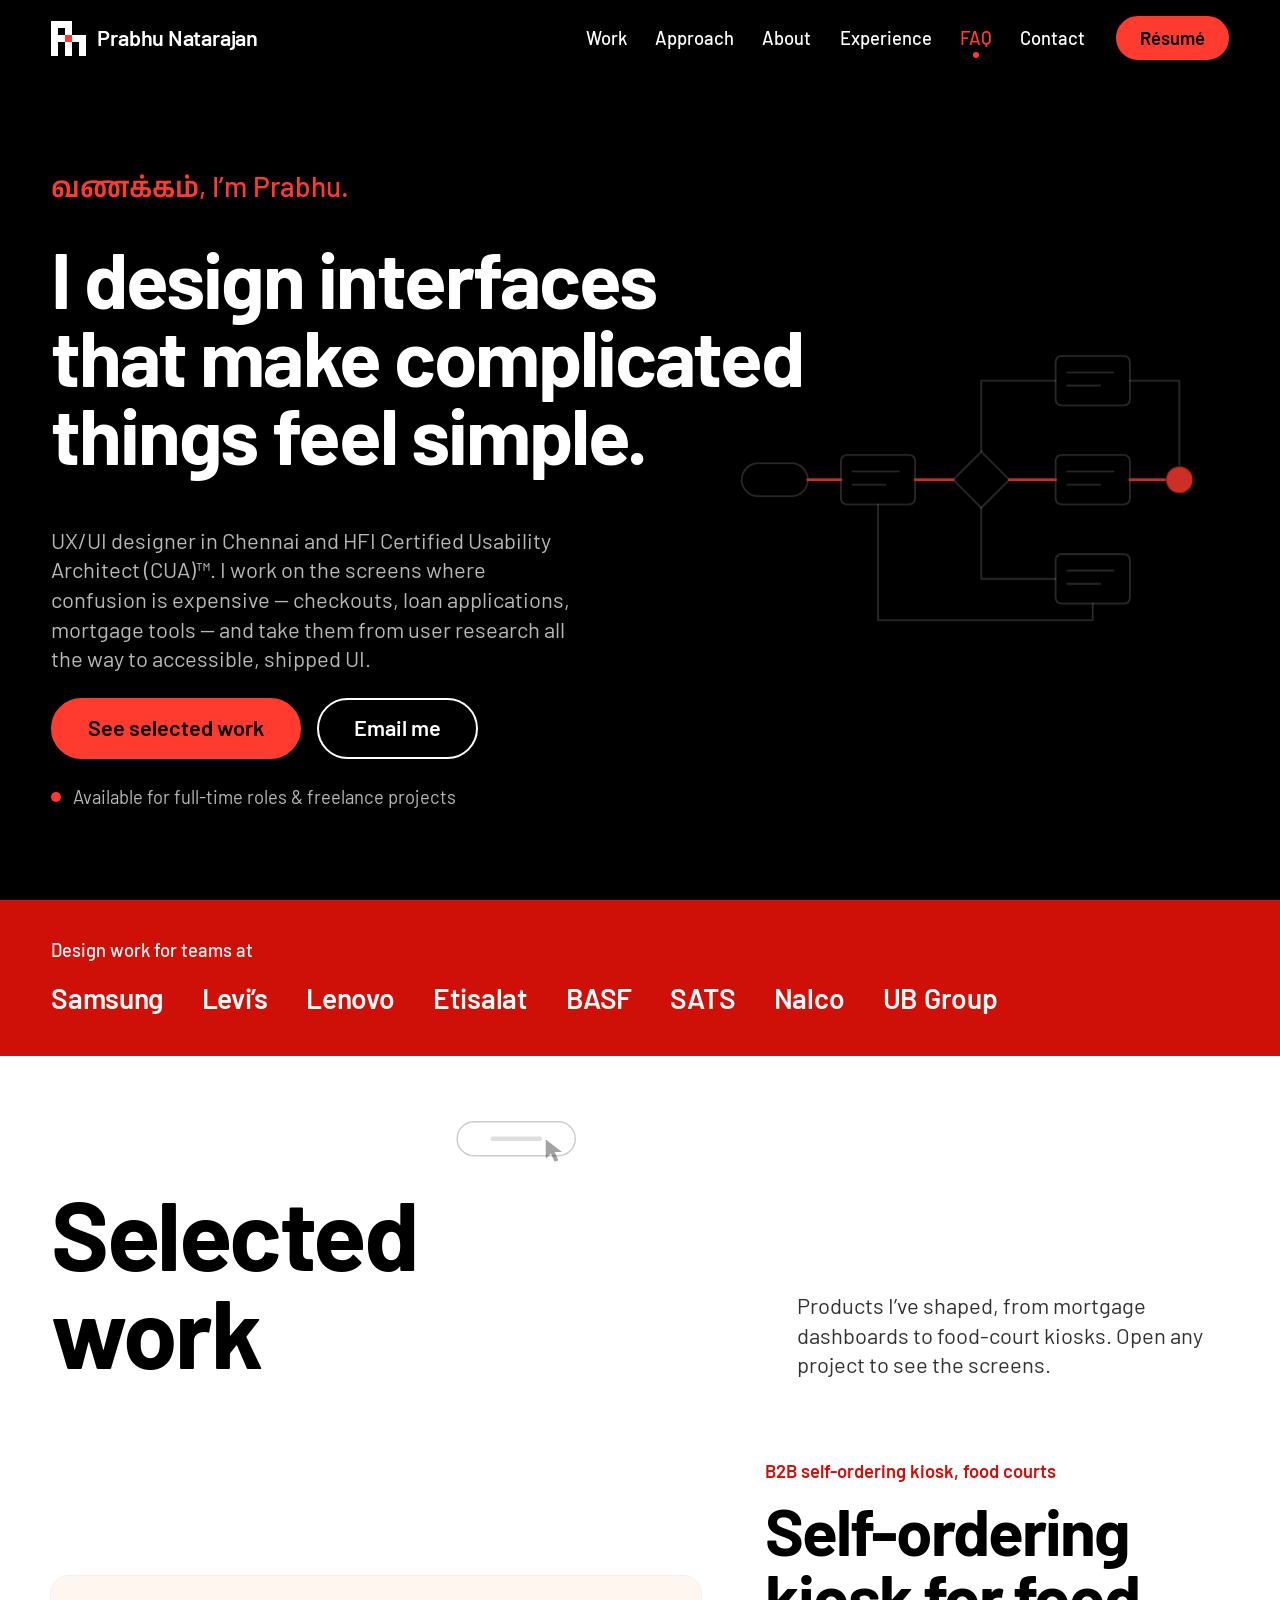
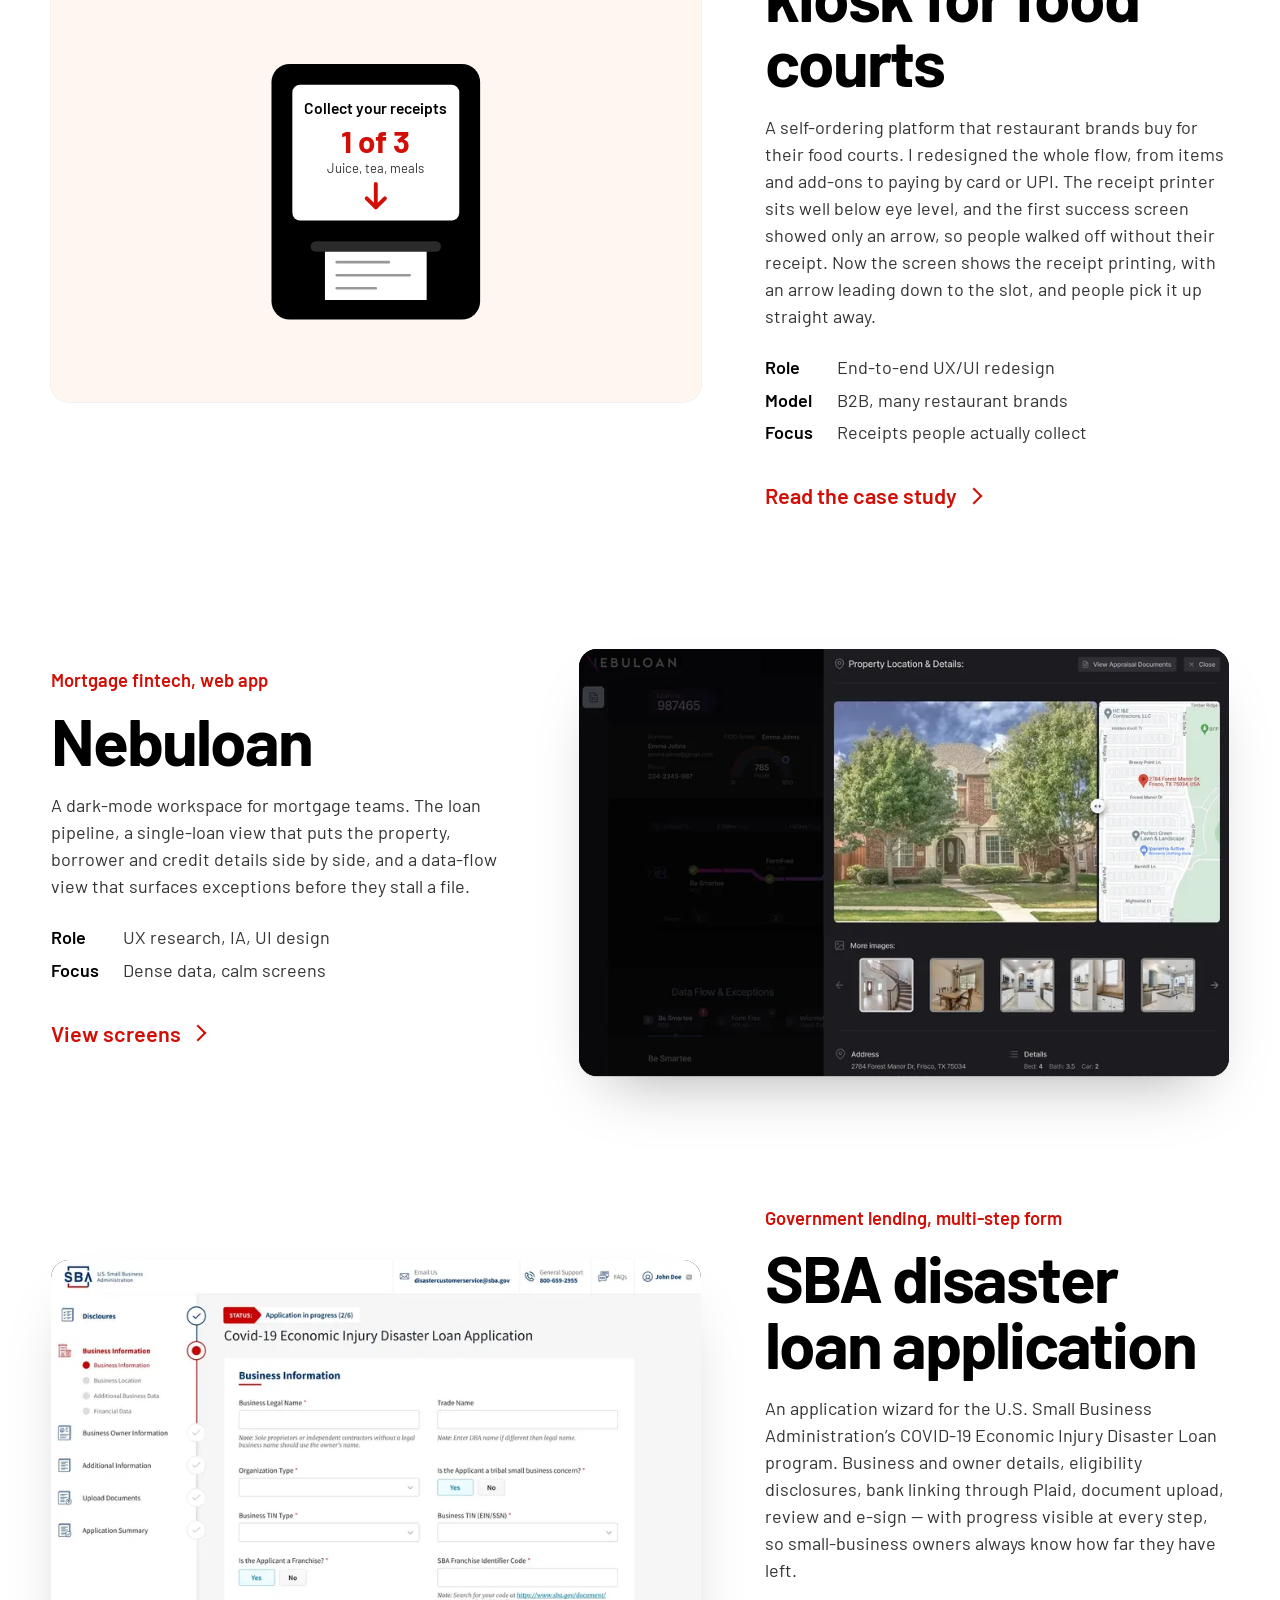
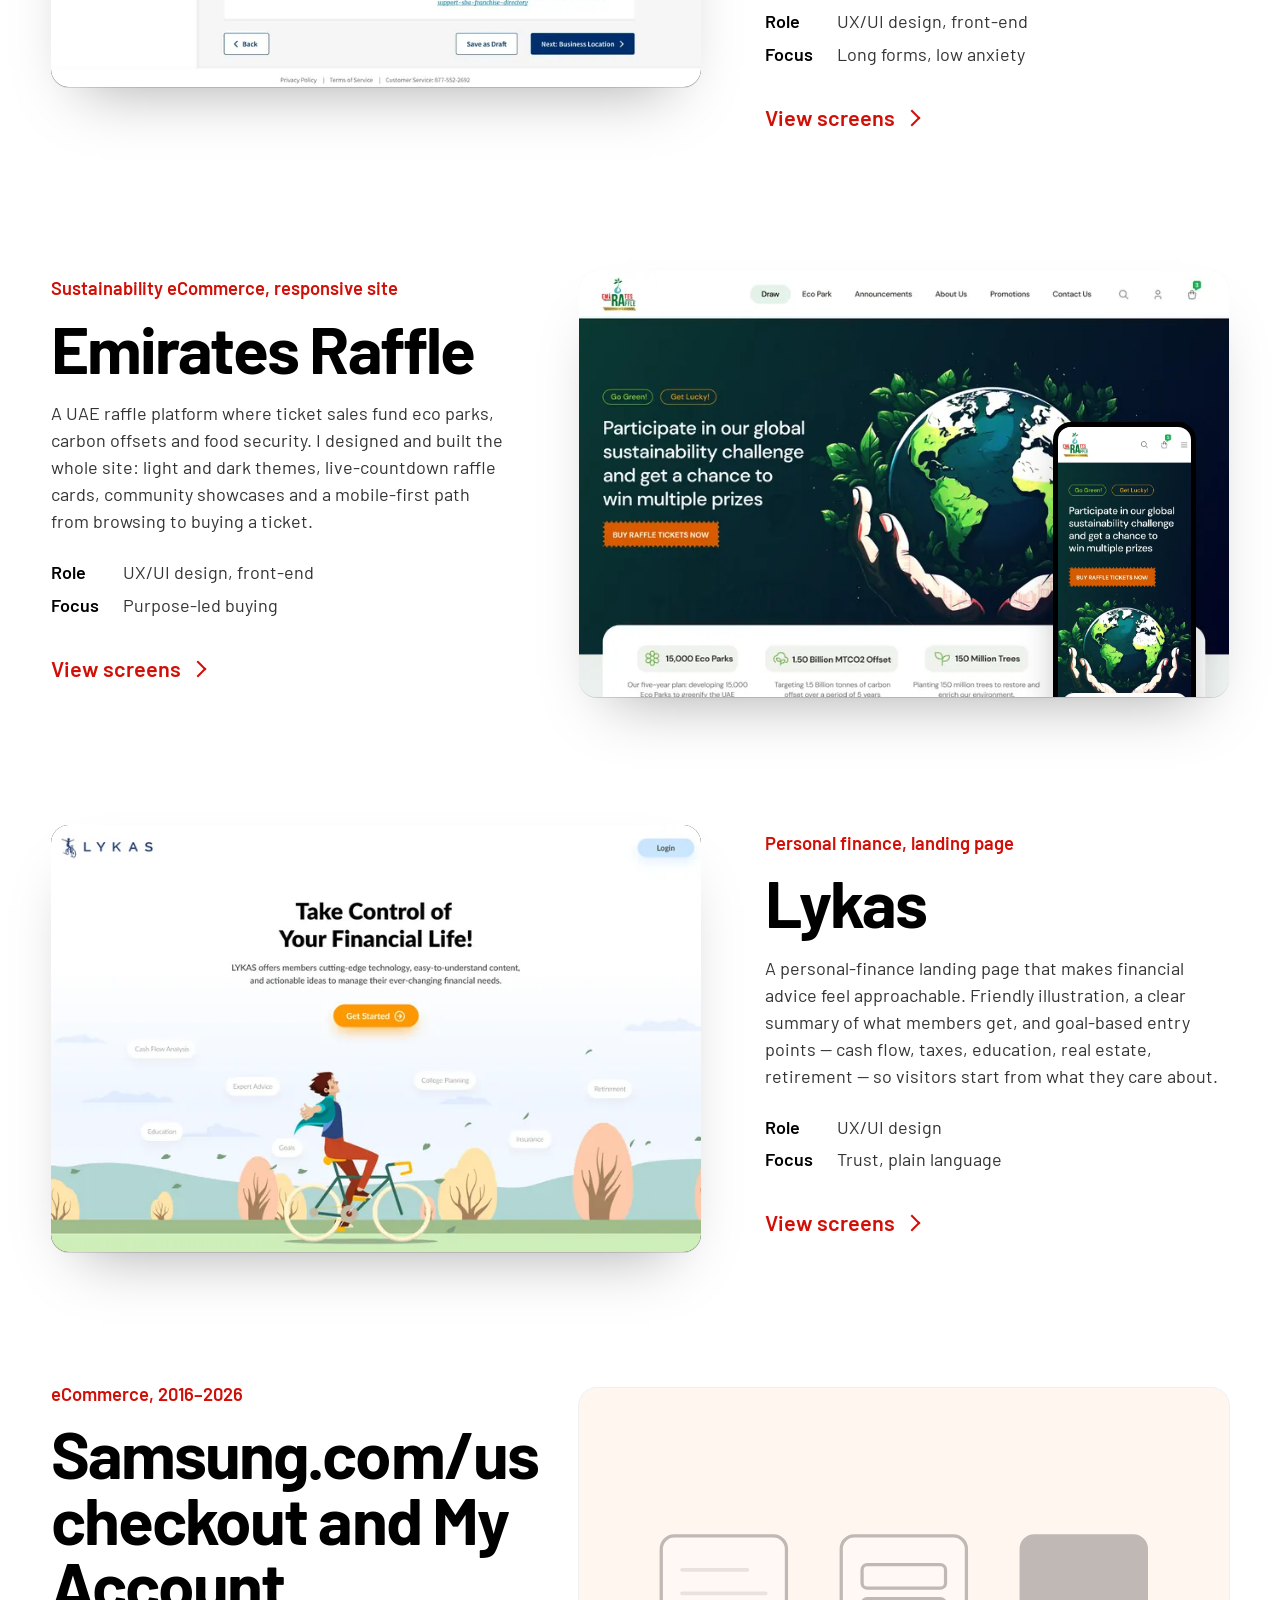
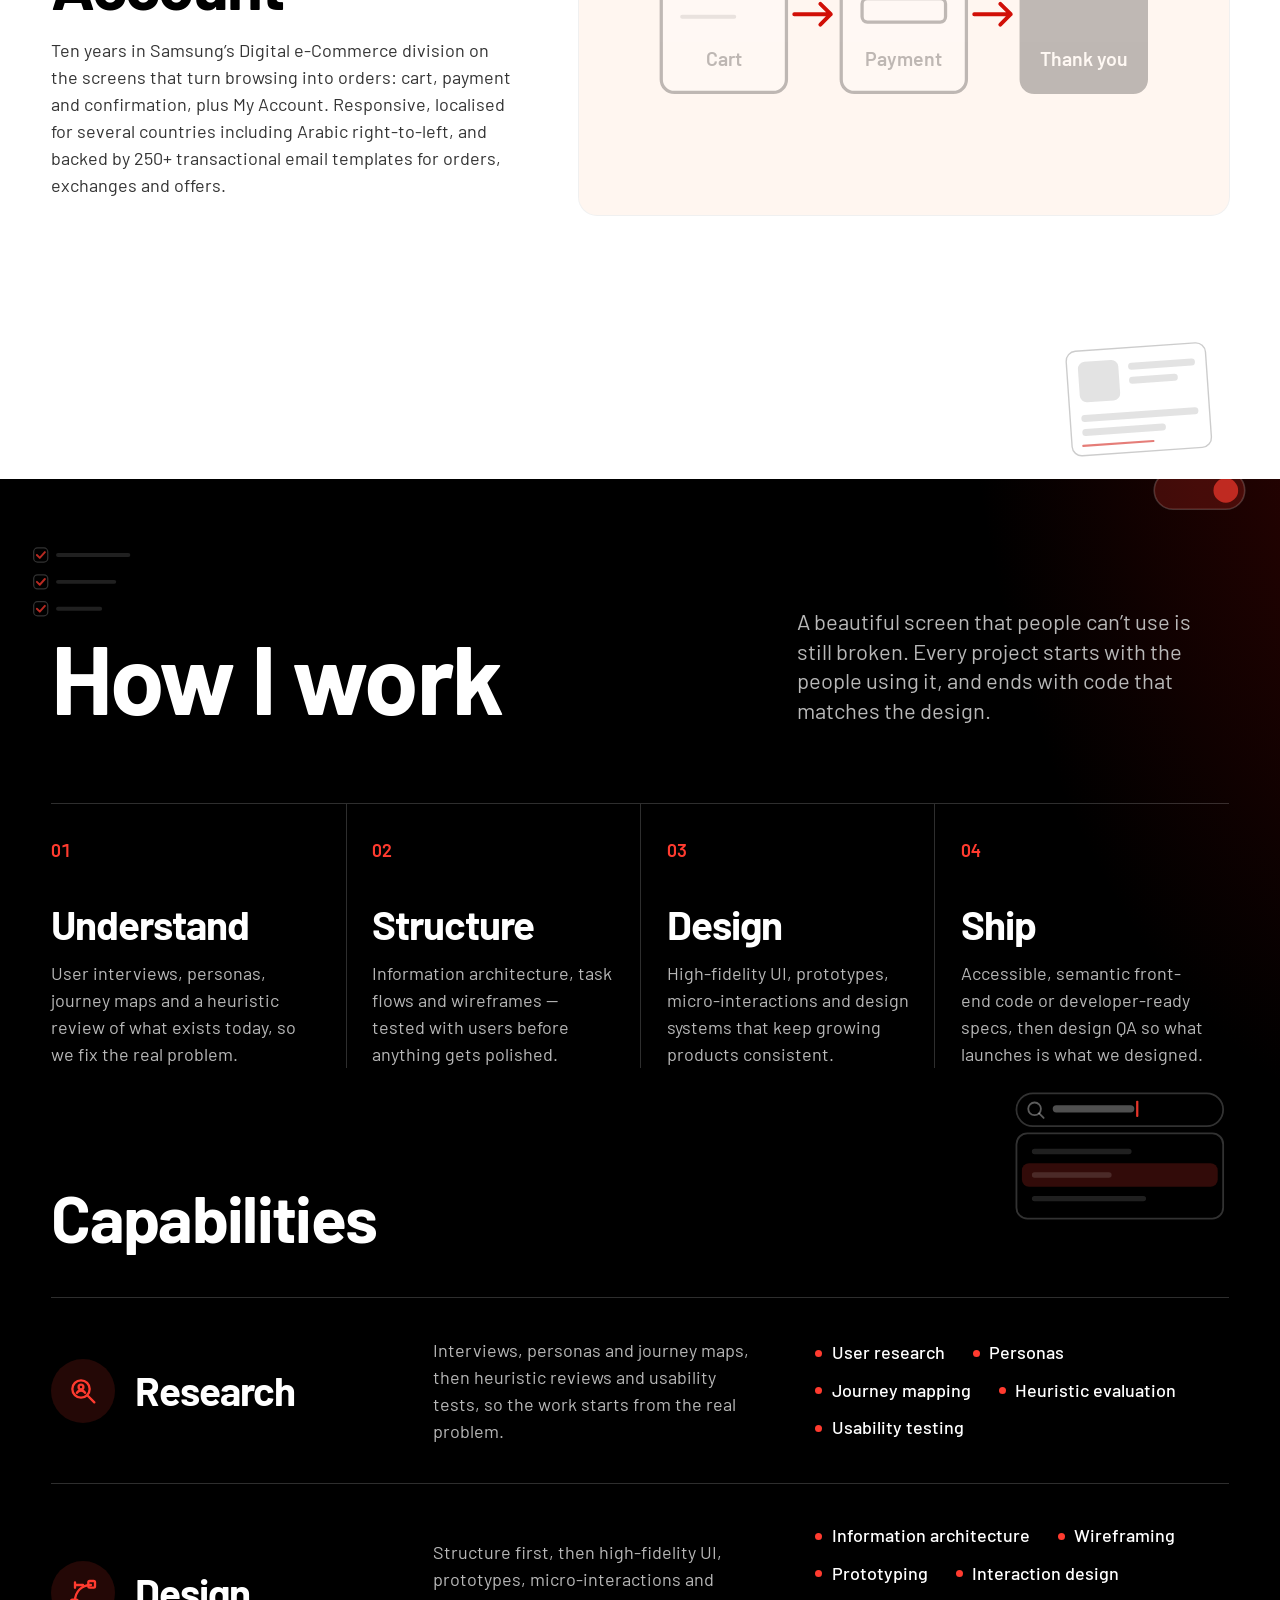
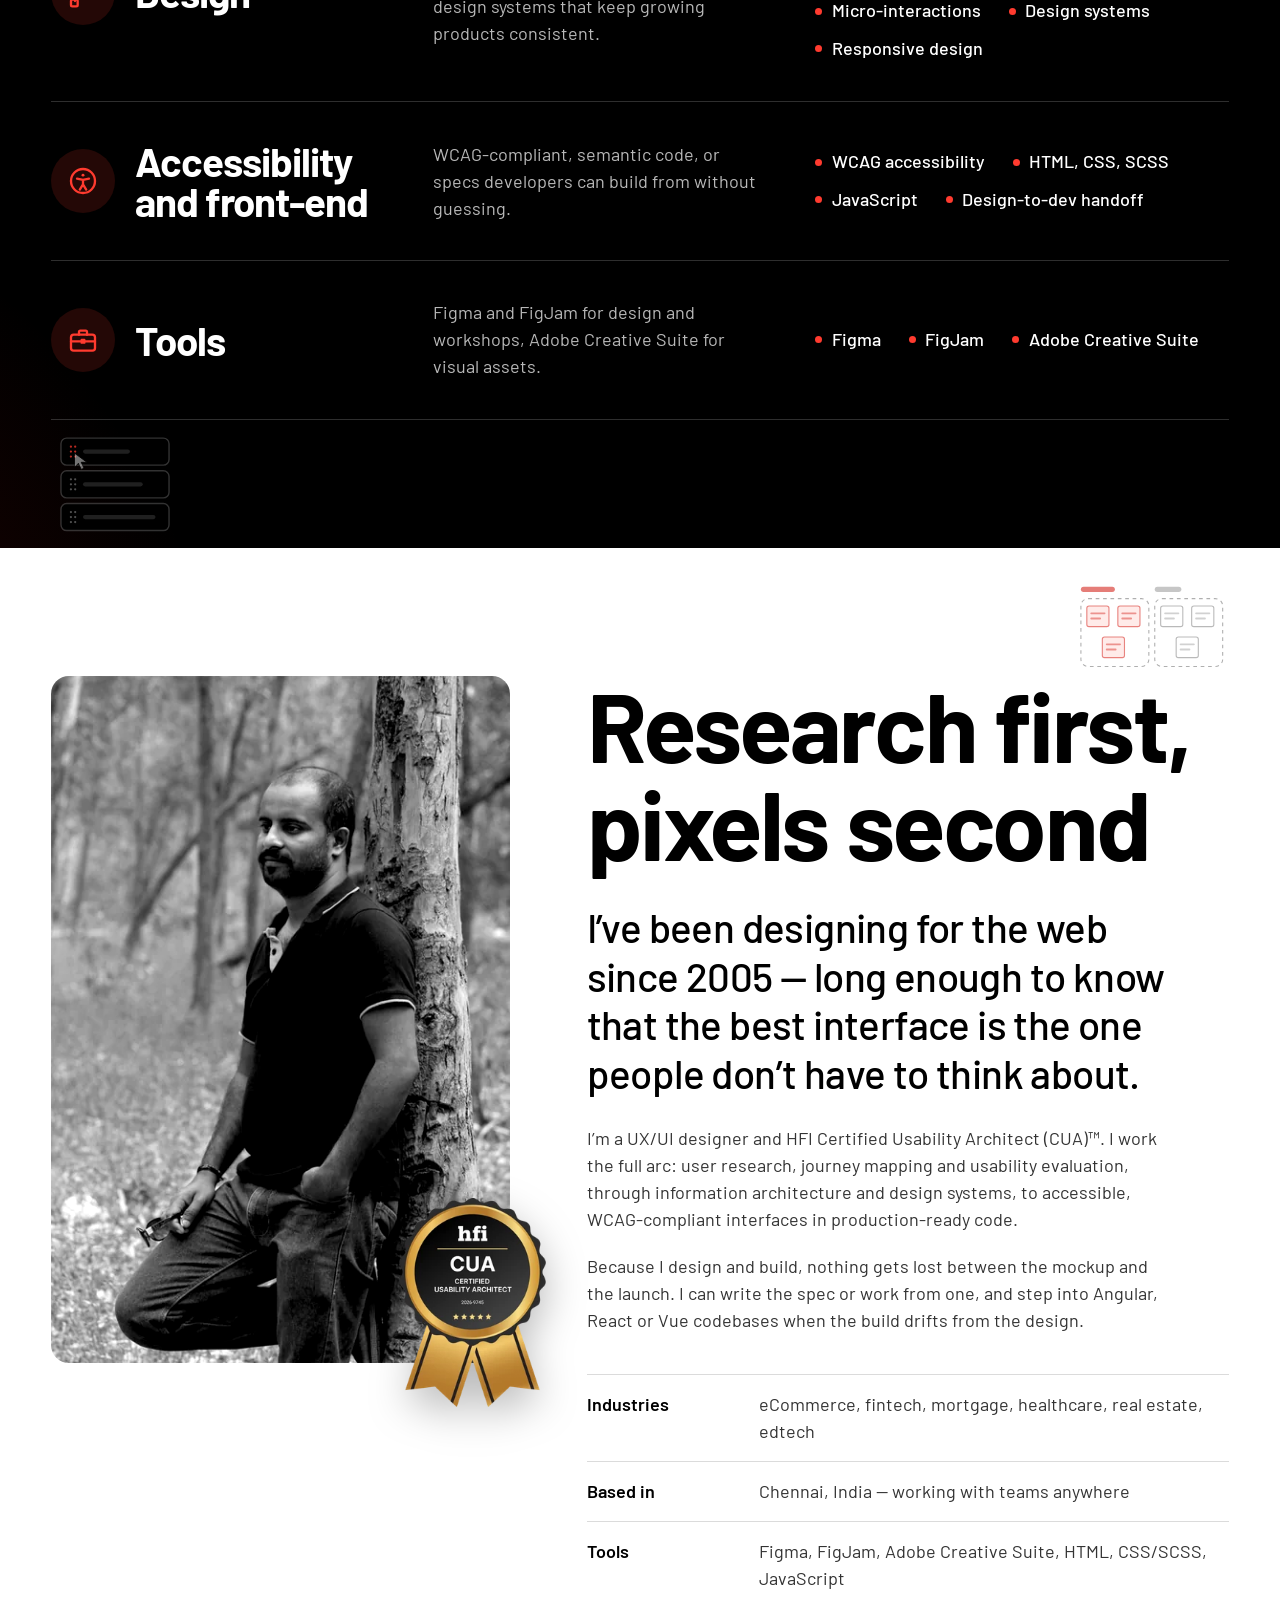
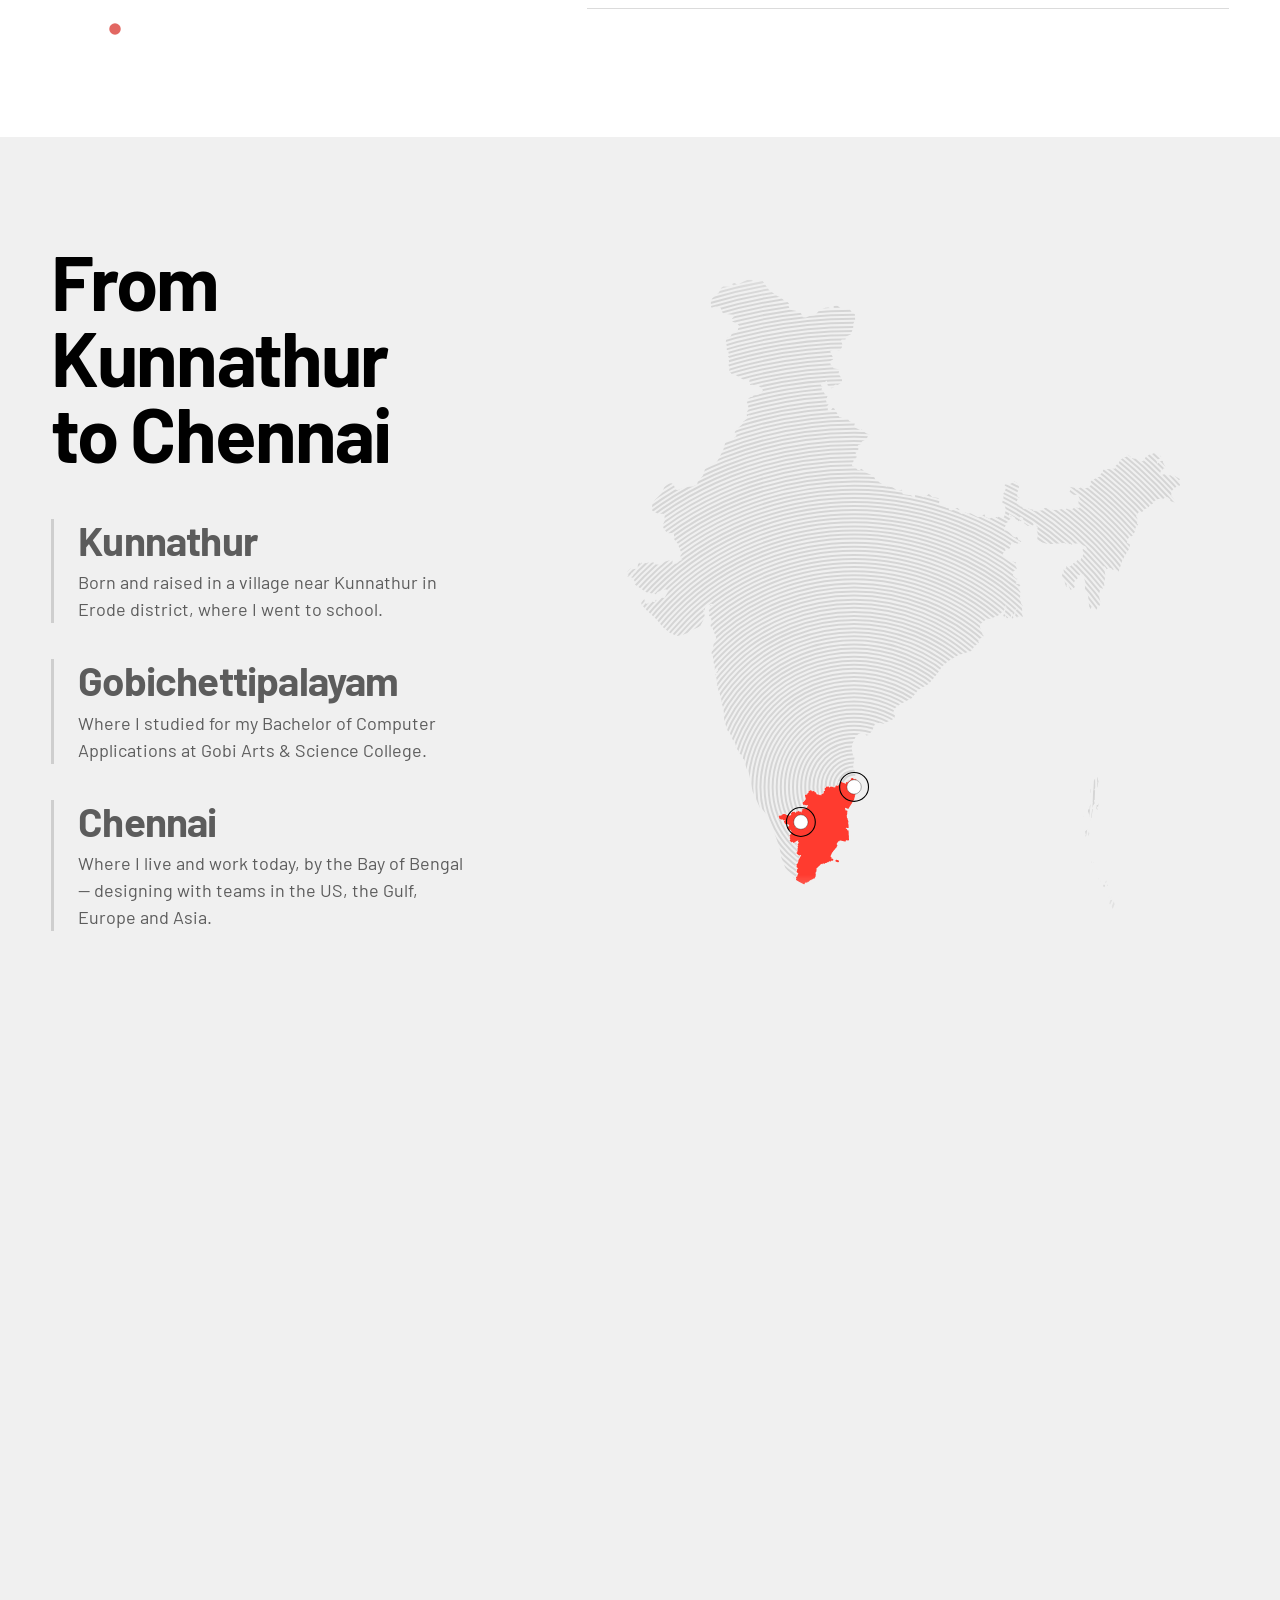
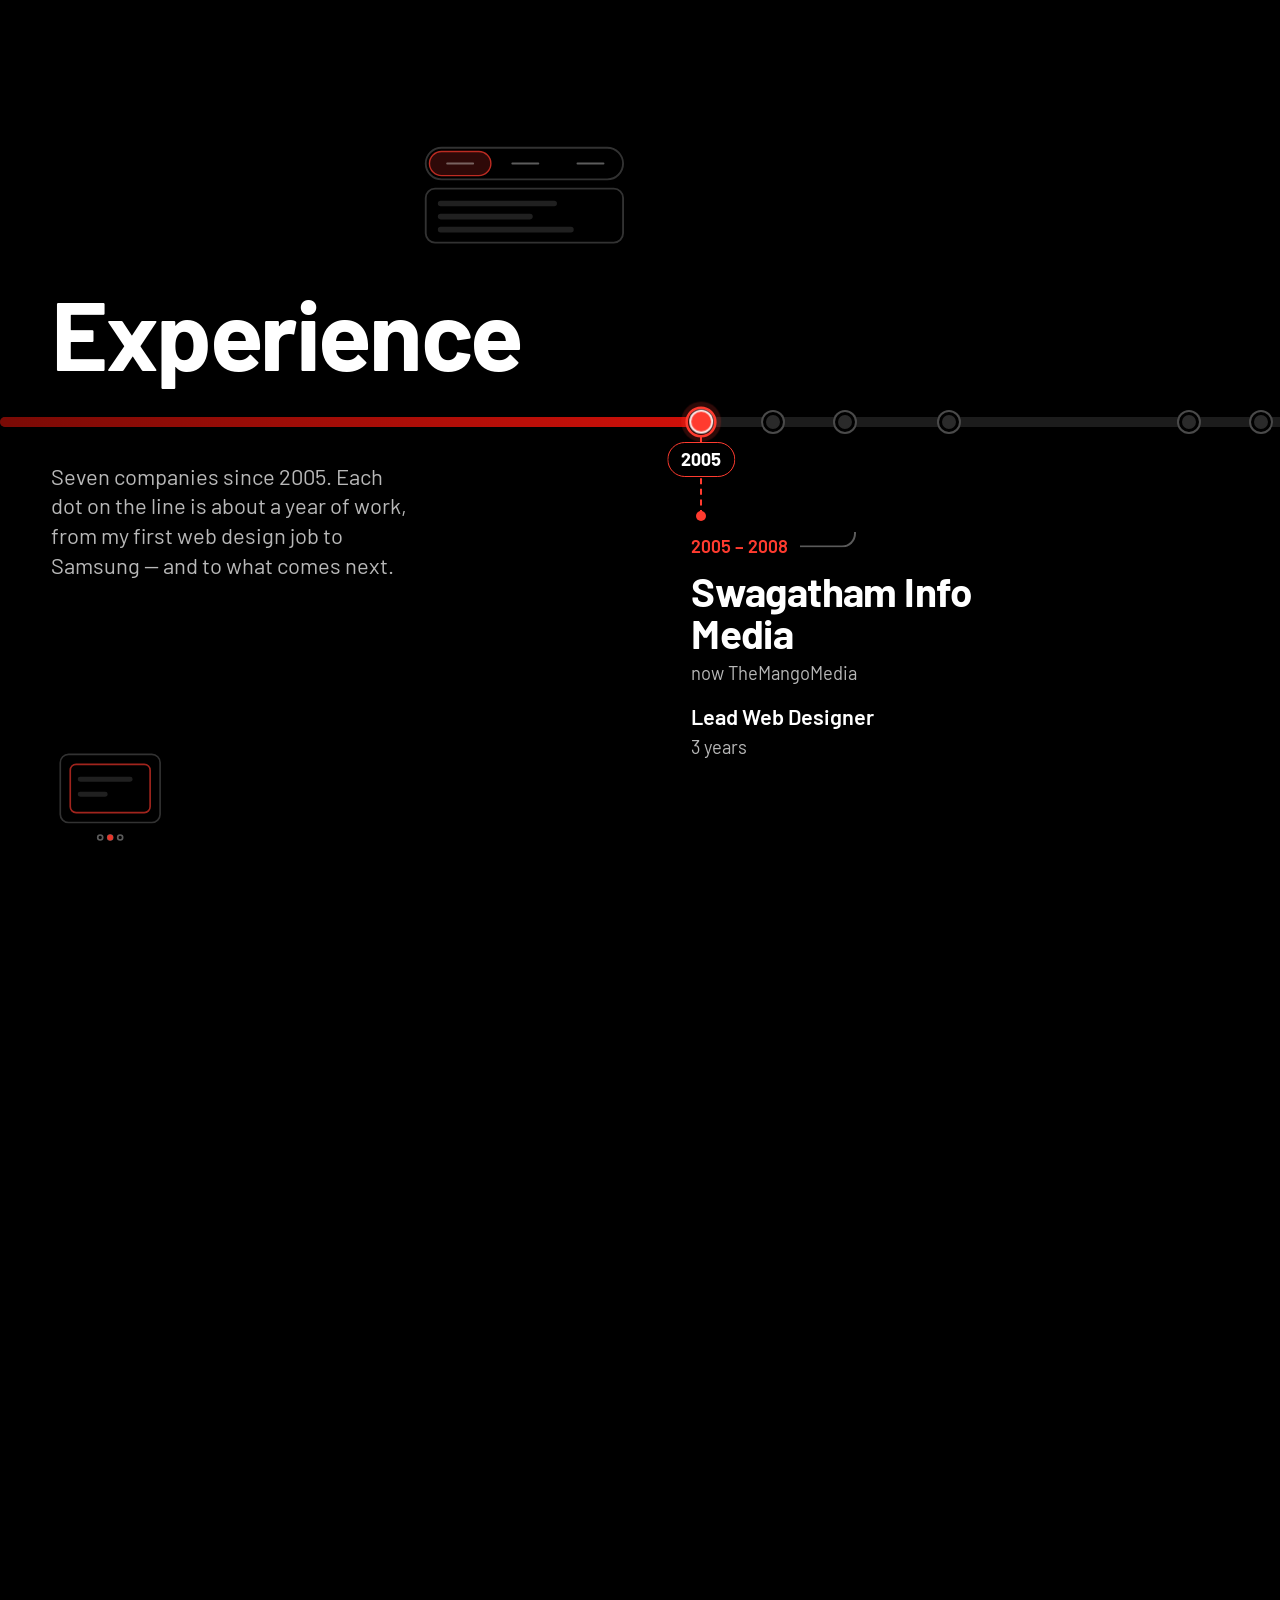
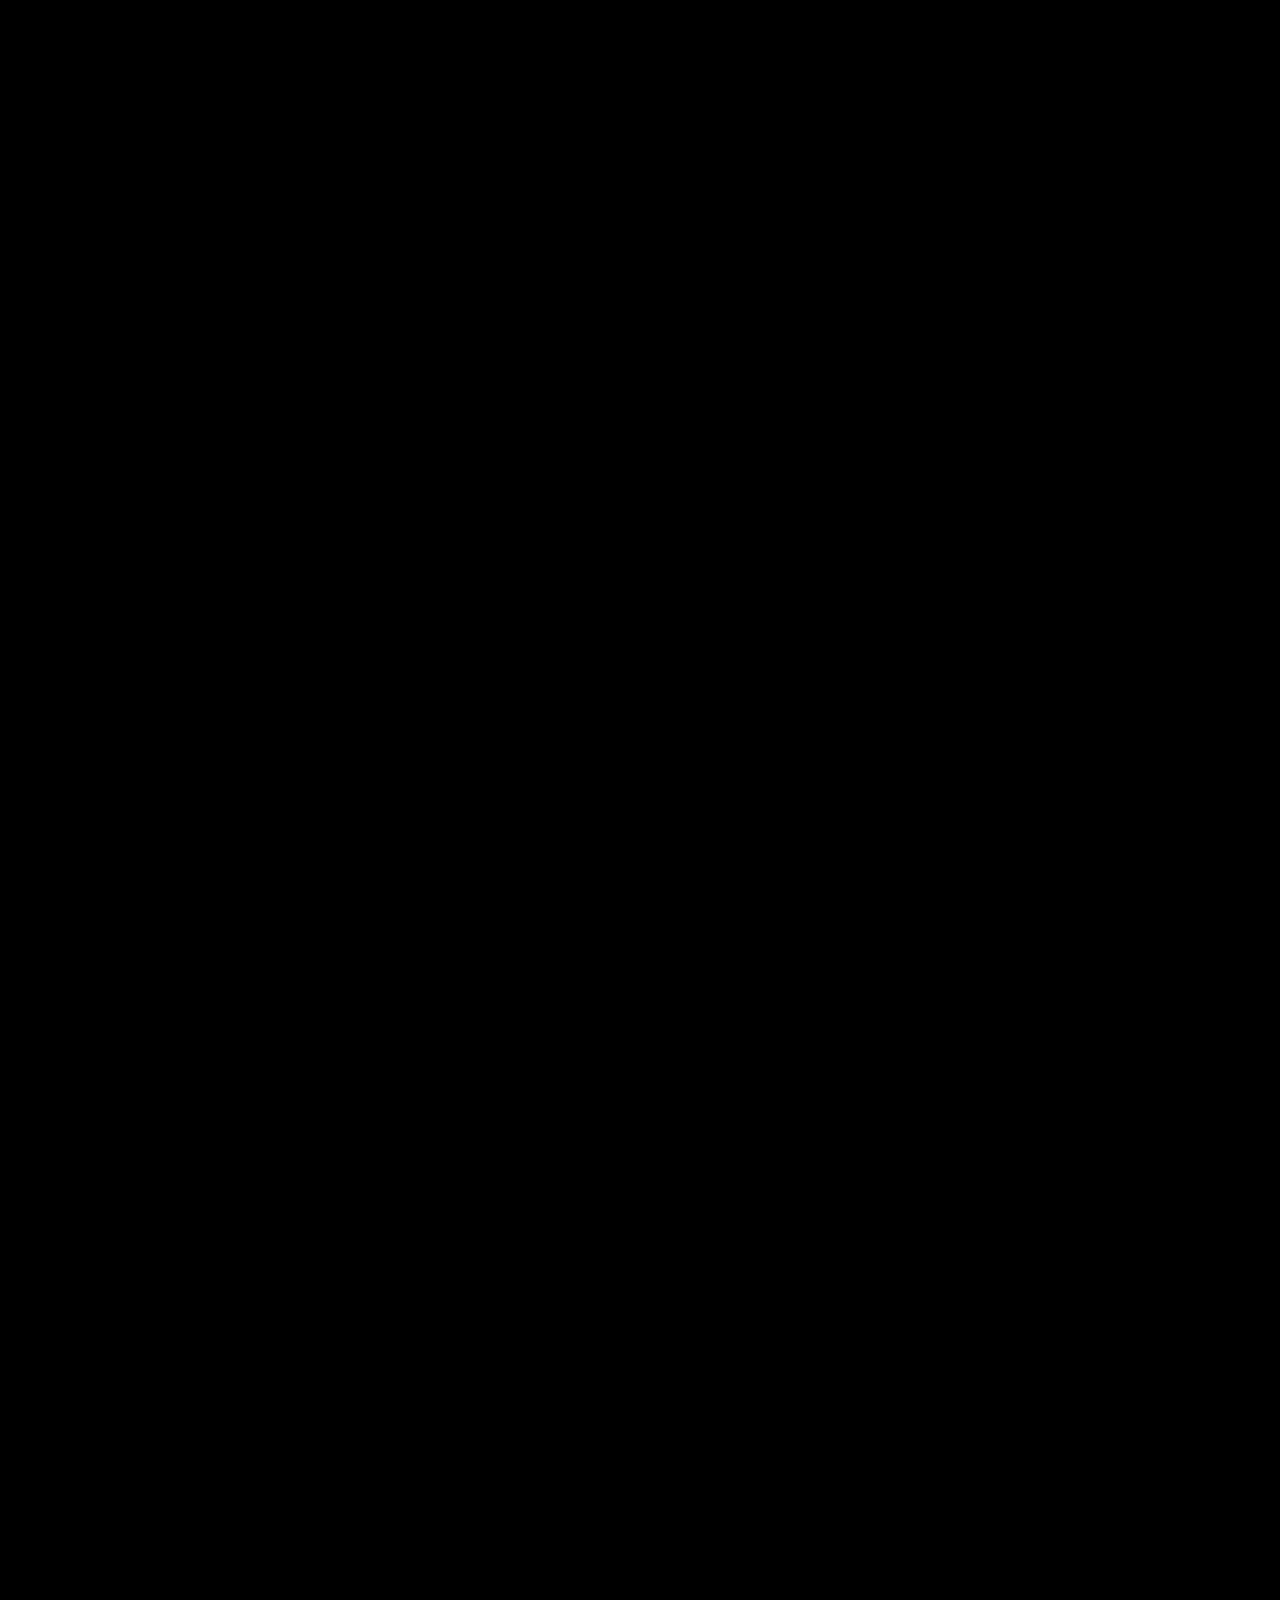
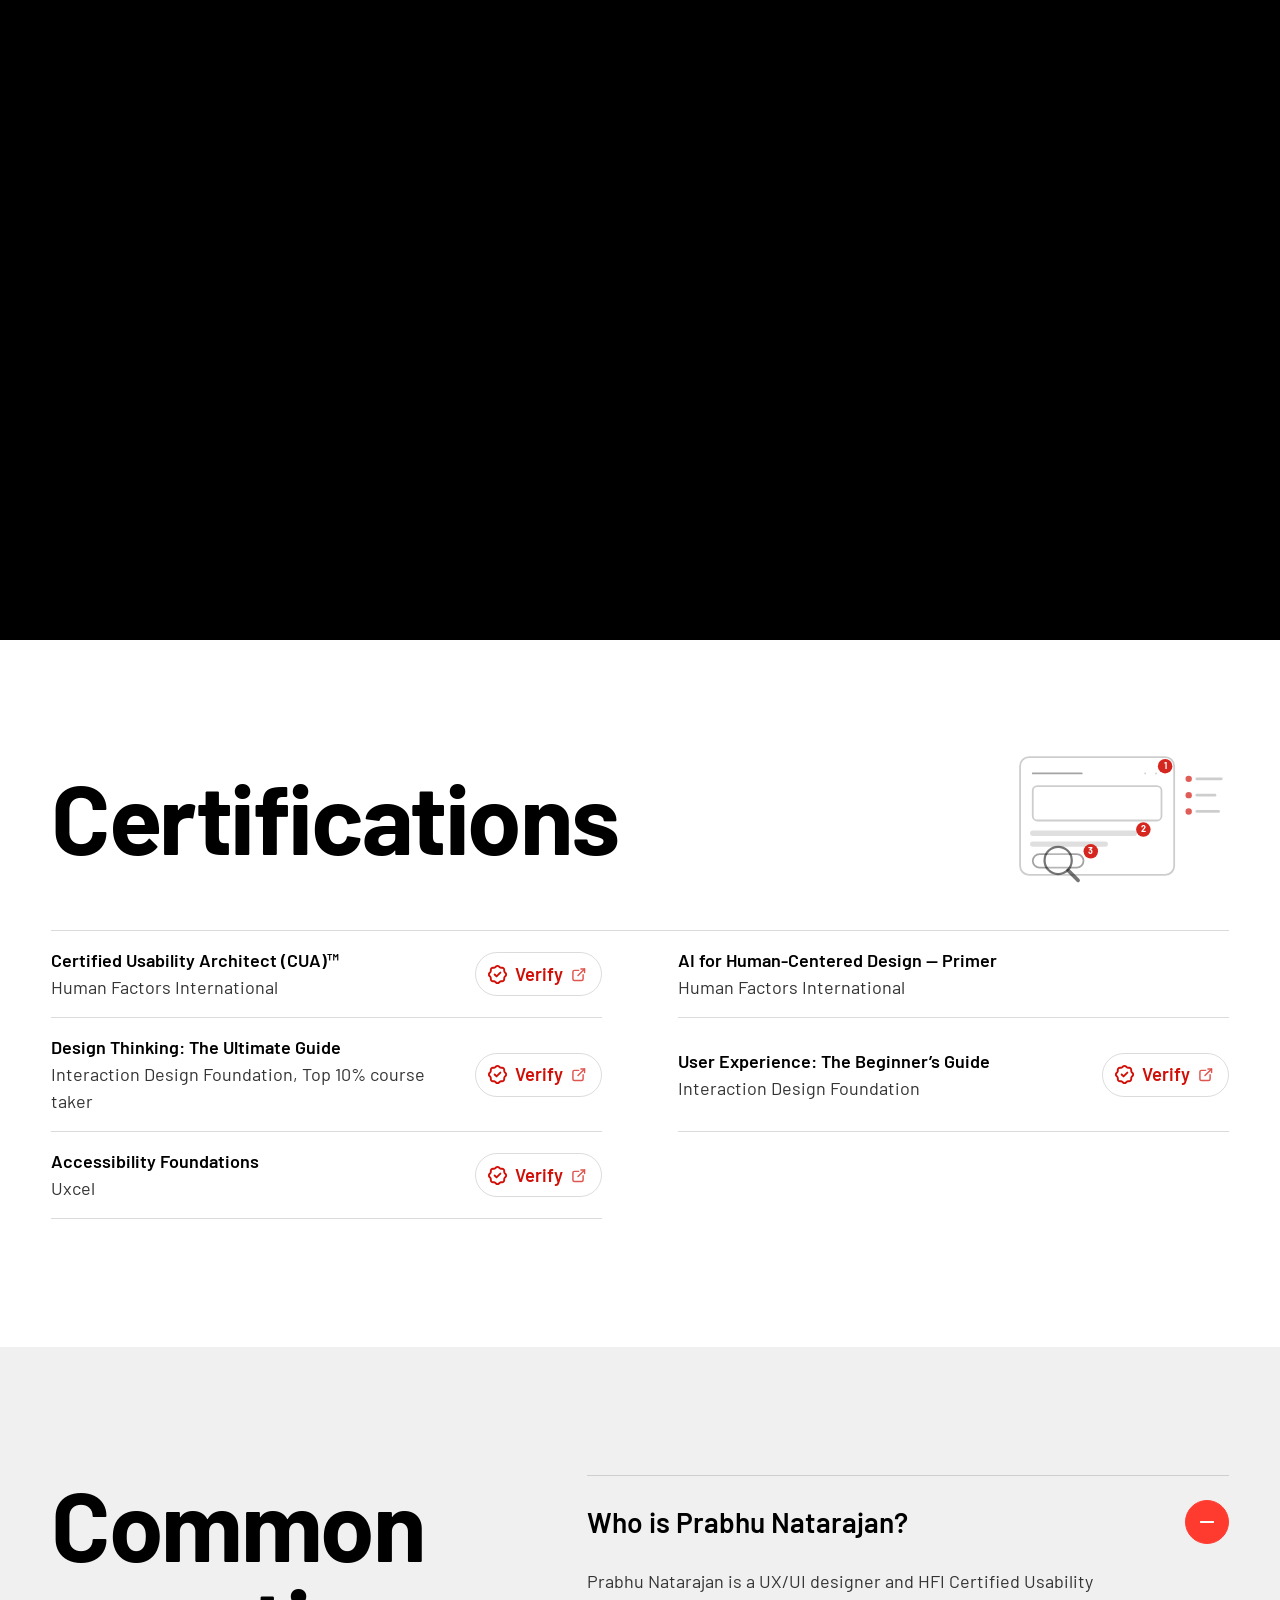
==== index.html @ 3a7bab6f "line height adjusted line height adjusted" ====
<!doctype html>
<html lang="en-IN" class="no-js">
<head>
<meta charset="utf-8">
<meta name="viewport" content="width=device-width, initial-scale=1, viewport-fit=cover">
<title>Prabhu Natarajan — UX/UI Designer in Chennai, India</title>
<meta name="description" content="Prabhu Natarajan, UX/UI designer and HFI Certified Usability Architect (CUA)™ in Chennai, India. Research-led, accessible interfaces for eCommerce and fintech.">
<meta name="author" content="Prabhu Natarajan">
<meta name="robots" content="index, follow, max-image-preview:large, max-snippet:-1, max-video-preview:-1">
<link rel="canonical" href="https://www.prabhunatarajan.com/">
<meta name="theme-color" content="#000000">

<meta property="og:type" content="profile">
<meta property="og:site_name" content="Prabhu Natarajan">
<meta property="og:title" content="Prabhu Natarajan — UX/UI Designer in Chennai, India">
<meta property="og:description" content="UX/UI designer and HFI Certified Usability Architect (CUA)™. Research-led, accessible interfaces for eCommerce, fintech, mortgage and healthcare.">
<meta property="og:url" content="https://www.prabhunatarajan.com/">
<meta property="og:image" content="https://www.prabhunatarajan.com/assets/img/og-image.jpg?v=2">
<meta property="og:image:width" content="1200">
<meta property="og:image:height" content="630">
<meta property="og:image:alt" content="Prabhu Natarajan, UX/UI Designer — user-experience line art in black and red">
<meta property="og:locale" content="en_IN">
<meta property="profile:first_name" content="Prabhu">
<meta property="profile:last_name" content="Natarajan">
<meta name="twitter:card" content="summary_large_image">
<meta name="twitter:title" content="Prabhu Natarajan — UX/UI Designer in Chennai, India">
<meta name="twitter:description" content="Research-led, accessible interfaces for eCommerce, fintech, mortgage and healthcare.">
<meta name="twitter:image:alt" content="Prabhu Natarajan, UX/UI Designer in Chennai, India">
<meta name="twitter:image" content="https://www.prabhunatarajan.com/assets/img/og-image.jpg?v=2">

<link rel="icon" href="/favicon.svg?v=4" type="image/svg+xml">
<link rel="icon" href="/favicon-32.png?v=4" sizes="32x32" type="image/png">
<link rel="apple-touch-icon" href="/apple-touch-icon.png?v=4">
<link rel="manifest" href="/site.webmanifest">

<link rel="preload" href="assets/fonts/barlow-700.woff2" as="font" type="font/woff2" crossorigin>
<link rel="preload" href="assets/fonts/barlow-400.woff2" as="font" type="font/woff2" crossorigin>
<link rel="stylesheet" href="assets/css/style.css?v=20261123k">
<script>document.documentElement.classList.replace('no-js','js')</script>

<script type="application/ld+json">
{
 "@context": "https://schema.org",
 "@graph": [
  {
   "@type": "Person",
   "@id": "https://www.prabhunatarajan.com/#person",
   "name": "Prabhu Natarajan",
   "givenName": "Prabhu",
   "familyName": "Natarajan",
   "jobTitle": "UX/UI Designer",
   "description": "UX/UI designer and HFI Certified Usability Architect (CUA)™ in Chennai, India, designing for the web since 2005. Specialises in user research, interaction design, design systems and accessible, WCAG-compliant interfaces. Available for full-time UX/UI roles and freelance projects.",
   "url": "https://www.prabhunatarajan.com/",
   "email": "mailto:me@prabhunatarajan.com",
   "image": {
    "@type": "ImageObject",
    "url": "https://www.prabhunatarajan.com/assets/img/portrait-800.webp",
    "width": 800,
    "height": 1199
   },
   "address": {
    "@type": "PostalAddress",
    "addressLocality": "Chennai",
    "addressRegion": "Tamil Nadu",
    "addressCountry": "IN"
   },
   "homeLocation": {
    "@type": "Place",
    "name": "Chennai, Tamil Nadu, India"
   },
   "knowsLanguage": [
    "English",
    "Tamil"
   ],
   "alumniOf": {
    "@type": "CollegeOrUniversity",
    "name": "Gobi Arts & Science College, Bharathiar University",
    "address": {
     "@type": "PostalAddress",
     "addressLocality": "Gobichettipalayam",
     "addressRegion": "Tamil Nadu",
     "addressCountry": "IN"
    }
   },
   "hasCredential": [
    {
     "@type": "EducationalOccupationalCredential",
     "name": "Certified Usability Architect (CUA)™",
     "credentialCategory": "certificate",
     "recognizedBy": {
      "@type": "Organization",
      "name": "Human Factors International"
     },
     "url": "https://hfiinstitute.com/verify/?credential=376dae02-b2f6-4be2-b82d-7b70dd803888"
    },
    {
     "@type": "EducationalOccupationalCredential",
     "name": "AI for Human-Centered Design — Primer",
     "credentialCategory": "certificate",
     "recognizedBy": {
      "@type": "Organization",
      "name": "Human Factors International"
     }
    },
    {
     "@type": "EducationalOccupationalCredential",
     "name": "Design Thinking: The Ultimate Guide",
     "credentialCategory": "certificate",
     "recognizedBy": {
      "@type": "Organization",
      "name": "Interaction Design Foundation"
     },
     "url": "https://ixdf.org/members/prabhu-natarajan/certificate/course/77b2a14b-776d-4a10-9a81-e90fd71527ed"
    },
    {
     "@type": "EducationalOccupationalCredential",
     "name": "User Experience: The Beginner’s Guide",
     "credentialCategory": "certificate",
     "recognizedBy": {
      "@type": "Organization",
      "name": "Interaction Design Foundation"
     },
     "url": "https://ixdf.org/members/prabhu-natarajan/certificate/course/c5c941b7-1e19-46d2-8c48-1732cb476034"
    },
    {
     "@type": "EducationalOccupationalCredential",
     "name": "Accessibility Foundations",
     "credentialCategory": "certificate",
     "recognizedBy": {
      "@type": "Organization",
      "name": "Uxcel"
     },
     "url": "https://app.uxcel.com/certificates/RG4KYNJ1G5YQ"
    },
    {
     "@type": "EducationalOccupationalCredential",
     "name": "Bachelor of Computer Applications",
     "credentialCategory": "degree",
     "recognizedBy": {
      "@type": "CollegeOrUniversity",
      "name": "Bharathiar University"
     }
    }
   ],
   "hasOccupation": {
    "@type": "Occupation",
    "name": "UX/UI Designer",
    "occupationLocation": {
     "@type": "City",
     "name": "Chennai"
    },
    "skills": "User research, personas, journey mapping, heuristic evaluation, usability testing, information architecture, wireframing, prototyping, interaction design, micro-interactions, design systems, WCAG accessibility, responsive design, Figma, HTML, CSS, SCSS, JavaScript, design-to-development handoff"
   },
   "knowsAbout": [
    "User experience design",
    "User interface design",
    "Usability evaluation",
    "User research",
    "Information architecture",
    "Interaction design",
    "Design systems",
    "Web accessibility (WCAG)",
    "Front-end development",
    "Figma",
    "eCommerce checkout design",
    "Fintech and mortgage software design"
   ],
   "sameAs": [
    "https://www.linkedin.com/in/snprabhu2004/",
    "https://www.behance.net/prabhu-natarajan",
    "https://dribbble.com/snprabhu2004",
    "https://www.instagram.com/snprabhu2004/"
   ]
  },
  {
   "@type": "WebSite",
   "@id": "https://www.prabhunatarajan.com/#website",
   "url": "https://www.prabhunatarajan.com/",
   "name": "Prabhu Natarajan — UX/UI Designer",
   "inLanguage": "en-IN",
   "publisher": {
    "@id": "https://www.prabhunatarajan.com/#person"
   },
   "about": {
    "@id": "https://www.prabhunatarajan.com/#person"
   }
  },
  {
   "@type": "ProfilePage",
   "@id": "https://www.prabhunatarajan.com/#webpage",
   "url": "https://www.prabhunatarajan.com/",
   "name": "Prabhu Natarajan — UX/UI Designer in Chennai, India",
   "inLanguage": "en-IN",
   "isPartOf": {
    "@id": "https://www.prabhunatarajan.com/#website"
   },
   "mainEntity": {
    "@id": "https://www.prabhunatarajan.com/#person"
   },
   "about": {
    "@id": "https://www.prabhunatarajan.com/#person"
   },
   "primaryImageOfPage": {
    "@type": "ImageObject",
    "url": "https://www.prabhunatarajan.com/assets/img/portrait-800.webp"
   },
   "dateModified": "2026-11-20",
   "hasPart": [
    {
     "@id": "https://www.prabhunatarajan.com/#work"
    },
    {
     "@id": "https://www.prabhunatarajan.com/#faq"
    }
   ]
  },
  {
   "@type": "ItemList",
   "@id": "https://www.prabhunatarajan.com/#work",
   "name": "Selected work by Prabhu Natarajan",
   "itemListOrder": "https://schema.org/ItemListUnordered",
   "numberOfItems": 6,
   "itemListElement": [
    {
     "@type": "ListItem",
     "position": 1,
     "item": {
      "@type": "CreativeWork",
      "name": "Nebuloan",
      "genre": "Mortgage fintech, web app",
      "description": "A dark-mode workspace for mortgage teams. The loan pipeline, a single-loan view that puts the property, borrower and credit details side by side, and a data-flow view that surfaces exceptions before they stall a file.",
      "creator": {
       "@id": "https://www.prabhunatarajan.com/#person"
      },
      "url": "https://www.prabhunatarajan.com/#work"
     }
    },
    {
     "@type": "ListItem",
     "position": 2,
     "item": {
      "@type": "CreativeWork",
      "name": "SBA disaster loan application",
      "genre": "Government lending, multi-step form",
      "description": "An application wizard for the U.S. Small Business Administration’s COVID-19 Economic Injury Disaster Loan program. Business and owner details, eligibility disclosures, bank linking through Plaid, document upload, review and e-sign — with progress visible at every step, so small-business owners always know how far they have left.",
      "creator": {
       "@id": "https://www.prabhunatarajan.com/#person"
      },
      "url": "https://www.prabhunatarajan.com/#work"
     }
    },
    {
     "@type": "ListItem",
     "position": 3,
     "item": {
      "@type": "CreativeWork",
      "name": "Emirates Raffle",
      "genre": "Sustainability eCommerce, responsive site",
      "description": "A UAE raffle platform where ticket sales fund eco parks, carbon offsets and food security. I designed and built the whole site: light and dark themes, live-countdown raffle cards, community showcases and a mobile-first path from browsing to buying a ticket.",
      "creator": {
       "@id": "https://www.prabhunatarajan.com/#person"
      },
      "url": "https://www.prabhunatarajan.com/#work"
     }
    },
    {
     "@type": "ListItem",
     "position": 4,
     "item": {
      "@type": "CreativeWork",
      "name": "Lykas",
      "genre": "Personal finance, landing page",
      "description": "A personal-finance landing page that makes financial advice feel approachable. Friendly illustration, a clear summary of what members get, and goal-based entry points — cash flow, taxes, education, real estate, retirement — so visitors start from what they care about.",
      "creator": {
       "@id": "https://www.prabhunatarajan.com/#person"
      },
      "url": "https://www.prabhunatarajan.com/#work"
     }
    },
    {
     "@type": "ListItem",
     "position": 5,
     "item": {
      "@type": "CreativeWork",
      "name": "Samsung.com/us checkout and My Account",
      "genre": "eCommerce, 2016–2026",
      "description": "Ten years in Samsung’s Digital e-Commerce division on the screens that turn browsing into orders: cart, payment and confirmation, plus My Account. Responsive, localised for several countries including Arabic right-to-left, and backed by 250+ transactional email templates for orders, exchanges and offers.",
      "creator": {
       "@id": "https://www.prabhunatarajan.com/#person"
      },
      "url": "https://www.prabhunatarajan.com/#work"
     }
    },
    {
     "@type": "ListItem",
     "position": 6,
     "item": {
      "@type": "CreativeWork",
      "name": "Self-ordering kiosk for food courts",
      "genre": "B2B food-court kiosk platform",
      "description": "A self-ordering platform that restaurant brands buy for their food courts. I redesigned the whole flow, from items and add-ons to paying by card or UPI. The receipt printer sits well below eye level, and the first success screen showed only an arrow, so people walked off without their receipt. Now the screen shows the receipt printing, with an arrow leading down to the slot, and people pick it up straight away.",
      "creator": {
       "@id": "https://www.prabhunatarajan.com/#person"
      },
      "url": "https://www.prabhunatarajan.com/work/food-court-kiosk.html"
     }
    }
   ]
  },
  {
   "@type": "FAQPage",
   "@id": "https://www.prabhunatarajan.com/#faq",
   "url": "https://www.prabhunatarajan.com/#faq",
   "inLanguage": "en-IN",
   "isPartOf": {
    "@id": "https://www.prabhunatarajan.com/#webpage"
   },
   "mainEntity": [
    {
     "@type": "Question",
     "name": "Who is Prabhu Natarajan?",
     "acceptedAnswer": {
      "@type": "Answer",
      "text": "Prabhu Natarajan is a UX/UI designer and HFI Certified Usability Architect (CUA)™ based in Chennai, India. He has designed for the web since 2005, most recently as Assistant Manager, UX/UI in Samsung’s Digital e-Commerce Division from 2016 to 2026."
     }
    },
    {
     "@type": "Question",
     "name": "Is Prabhu available for new work?",
     "acceptedAnswer": {
      "@type": "Answer",
      "text": "Yes. He’s available for full-time UX/UI roles and freelance projects. The quickest way to reach him is by email at me@prabhunatarajan.com."
     }
    },
    {
     "@type": "Question",
     "name": "What does Prabhu do as a UX/UI designer?",
     "acceptedAnswer": {
      "@type": "Answer",
      "text": "He works across the whole process: user research, personas, journey mapping and heuristic reviews, then information architecture, wireframes and prototypes, then high-fidelity UI and design systems, and finally accessible front-end code or developer-ready specs with design QA."
     }
    },
    {
     "@type": "Question",
     "name": "Which industries has he designed for?",
     "acceptedAnswer": {
      "@type": "Answer",
      "text": "eCommerce, fintech, mortgage, healthcare, real estate, edtech and government lending. His work includes Samsung.com/us checkout, the Nebuloan mortgage workspace and the SBA COVID-19 disaster loan application."
     }
    },
    {
     "@type": "Question",
     "name": "Does Prabhu write front-end code?",
     "acceptedAnswer": {
      "@type": "Answer",
      "text": "Yes. He writes semantic, accessible HTML, CSS/SCSS and JavaScript, builds WCAG-compliant interfaces, and can work in Angular, React or Vue codebases when the build drifts from the design."
     }
    },
    {
     "@type": "Question",
     "name": "Can he work with teams outside India?",
     "acceptedAnswer": {
      "@type": "Answer",
      "text": "Yes. He works from Chennai on Indian Standard Time (UTC+5:30) and has designed with teams in the US, the Gulf, Europe and Asia."
     }
    },
    {
     "@type": "Question",
     "name": "What freelance work does Prabhu take on?",
     "acceptedAnswer": {
      "@type": "Answer",
      "text": "UX audits and usability reviews of an existing product, redesigns of key flows such as sign-up, checkout and long forms, design systems, and accessible, WCAG-compliant front-end builds. He can take on one part of a product or the whole journey, from research to shipped UI."
     }
    },
    {
     "@type": "Question",
     "name": "How does a freelance project with Prabhu start?",
     "acceptedAnswer": {
      "@type": "Answer",
      "text": "Email me@prabhunatarajan.com with a few lines about the product, who uses it, what isn’t working and when you need it. That’s enough for a first conversation about scope and approach."
     }
    },
    {
     "@type": "Question",
     "name": "What does a client get at the end of a project?",
     "acceptedAnswer": {
      "@type": "Answer",
      "text": "Whatever your team needs to build from: Figma designs and prototypes with developer-ready specs, or production-ready HTML, CSS and JavaScript. Accessibility is designed in from the start, not added at the end."
     }
    }
   ]
  }
 ]
}
</script>
</head>
<body>
<a class="skip-link" href="#main">Skip to content</a>

<div class="cursor is-hidden" aria-hidden="true"><span class="cursor__dot"></span><span class="cursor__ring"><span class="cursor__label"></span></span></div>

<header class="site-header" data-theme="dark">
  <div class="site-header__inner">
    <a class="brand" href="#top" aria-label="Prabhu Natarajan, back to top">
      <svg class="brand__mark" viewBox="0 0 5 5" shape-rendering="crispEdges" aria-hidden="true" focusable="false"><path fill="currentColor" d="M0 0H3V2H5V5H4V3H3V5H2V3H1V5H0Z M1 1V2H2V1Z"/><path fill="#FF3B2F" d="M2 2h1v1H2z"/></svg>
      <span class="brand__name">Prabhu Natarajan</span>
    </a>
    <button class="menu-toggle" type="button" aria-expanded="false" aria-controls="site-nav">
      <span class="menu-toggle__label">Menu</span>
      <span class="menu-toggle__icon" aria-hidden="true"><i></i><i></i></span>
    </button>
    <nav id="site-nav" class="site-nav" aria-label="Main">
      <ul>
        <li><a href="#work">Work</a></li>
        <li><a href="#approach">Approach</a></li>
        <li><a href="#about">About</a></li>
        <li><a href="#experience">Experience</a></li>
        <li><a href="#faq">FAQ</a></li>
        <li><a href="#contact">Contact</a></li>
      </ul>
      <a class="btn btn--small btn--gold" href="assets/Prabhu-Natarajan-UX-UI-Designer-Resume.pdf" download data-cursor="Download">Résumé <span class="sr-only">(PDF)</span></a>
    </nav>
  </div>
</header>

<main id="main" tabindex="-1">

  <!-- HERO -->
  <section id="top" class="hero" data-theme="dark" aria-labelledby="hero-title">
    <div class="hero__art" aria-hidden="true">
      <svg viewBox="-30 -30 620 460" class="pattern pattern--tangle" data-pattern="tangle" focusable="false"><path class="pt-line pt-draw pt-strong" d="M72.6 326.8C63.5 332.5 37 360.9 18.1 361.1C-0.9 361.4 -23.5 354.8 -40.8 328C-58.1 301.1 -86.9 242.8 -85.9 200.1C-85 157.3 -55.6 96.5 -35.1 71.7C-14.7 47 11.8 38.9 36.6 51.5C61.4 64.1 98.7 116.8 113.5 147.2C128.4 177.6 130.8 205.2 125.6 234C120.4 262.7 106.7 305.5 82.3 319.6C57.9 333.7 1 342.8 -20.9 318.6C-42.8 294.3 -48.9 212.3 -48.8 174.4C-48.7 136.4 -42.1 108.6 -20.3 91C1.5 73.3 55.5 53 81.7 68.6C107.9 84.1 134.8 142.2 136.8 184.3C138.7 226.3 114.4 299.4 93.4 320.9C72.3 342.4 29.4 337.7 10.7 313.3C-8.1 288.8 -20.3 210.1 -19.1 174.2C-17.9 138.4 1.9 116.2 18 98.3C34.1 80.4 55.3 56.9 77.5 66.8C99.7 76.7 144 118.2 151.3 157.6C158.6 197 138 277.9 121.1 303.2C104.3 328.4 67.5 329.3 50.4 308.9C33.3 288.6 16.2 217.7 18.6 181.1C21 144.5 42.5 98.6 65 89.5C87.5 80.4 136.6 105.8 153.6 126.3C170.7 146.7 167.2 188.6 167.4 212.3C167.5 236 163.8 252 154.7 268.4C145.6 284.8 126.4 307 113 310.7C99.6 314.4 85.2 313.7 74.3 290.6C63.4 267.6 42 203.2 47.5 172.3C53 141.4 86 109.3 107.1 105C128.2 100.7 160.3 124.4 174.1 146.6C187.9 168.8 192.7 215.7 189.9 238C187.1 260.3 169 271.6 157.4 280.4C145.8 289.3 132.6 297.8 120.5 291.3C108.3 284.9 88.8 262 84.6 241.8C80.3 221.6 84.2 191.1 95 169.9C105.7 148.7 132.2 114.5 149 114.3C165.8 114.1 187.6 144.1 195.9 168.7C204.2 193.3 205.6 244.2 198.7 261.9C191.9 279.6 168.6 281.8 154.8 274.9C141 268 120.9 238.6 115.8 220.5C110.8 202.4 119.1 181.3 124.5 166.4C129.8 151.5 137.6 138.3 147.9 131.3C158.2 124.3 173.1 114.7 186.5 124.4C199.9 134.2 223 170.2 228.3 189.8C233.6 209.4 222.3 228.7 218.2 241.9C214.1 255.1 211.9 269.9 203.9 269.2C195.8 268.4 176.6 248.6 169.9 237.3C163.2 226.1 160.6 217.5 163.9 201.6C167.2 185.6 177.1 147.5 189.7 141.5C202.4 135.5 231.6 151.9 239.8 165.4C248.1 178.9 243.3 208.5 239.5 222.6C235.7 236.8 224.1 250.9 217.2 250.3C210.3 249.7 199.4 231.5 198.1 218.9C196.7 206.2 203.7 183.8 209.2 174.3C214.7 164.8 221.4 158 231.1 161.7C240.8 165.4 262.9 185.4 267.3 196.6C271.6 207.9 262.6 224.6 257.3 229.1C252.1 233.7 240.1 227.2 236 224.1C231.8 220.9 230.2 217.6 232.5 210.3C234.7 203 242.4 184.9 249.6 180.3C256.9 175.6 271.2 180.5 275.9 182.6C280.6 184.6 277.3 187.6 277.8 192.6C278.2 197.7 278.8 208.8 278.7 212.7C278.5 216.7 277.4 219 276.9 216.3C276.4 213.7 274 200.5 275.7 196.7C277.4 193 284 194.9 286.9 193.8C289.9 192.6 291.7 187.8 293.2 189.7C294.7 191.6 294.7 203.2 295.9 204.9C297 206.6 299.3 200.8 300 200" pathLength="1" style="--d:0.20s;--t:2.6s"/><path class="pt-acc pt-draw" d="M300 200H534" pathLength="1" style="--d:2.70s;--t:0.9s"/><g class="pt-fade" style="--d:3.45s"><circle class="pt-dot" cx="548" cy="200" r="9"/></g></svg><svg viewBox="-30 -30 620 460" class="pattern pattern--wireframe" data-pattern="wireframe" focusable="false"><path class="pt-line pt-draw" d="M12 0H548Q560 0 560 12V388Q560 400 548 400H12Q0 400 0 388V12Q0 0 12 0Z" pathLength="1" style="--d:0.20s;--t:1.4s"/><path class="pt-line pt-draw" d="M0 34H560" pathLength="1" style="--d:0.60s;--t:0.6s"/><g class="pt-fade" style="--d:.9s"><circle class="pt-line" cx="22" cy="17" r="5"/><circle class="pt-line" cx="40" cy="17" r="5"/><circle class="pt-line" cx="58" cy="17" r="5"/><rect class="pt-line" x="90" y="9" width="300" height="16" rx="8"/></g><path class="pt-line pt-draw" d="M24 54H84V68H24Z M330 61H370 M386 61H426 M442 61H482" pathLength="1" style="--d:1.00s;--t:0.8s"/><path class="pt-line pt-draw" d="M24 92H246Q260 92 260 106V248Q260 262 246 262H38Q24 262 24 248V106Q24 92 38 92Z M24 92L260 262 M260 92L24 262" pathLength="1" style="--d:1.20s;--t:1.2s"/><path class="pt-line pt-draw pt-strong" d="M300 108H530 M300 132H490" pathLength="1" style="--d:1.30s;--t:0.8s"/><path class="pt-line pt-draw" d="M300 166H520 M300 182H490 M300 198H510" pathLength="1" style="--d:1.60s;--t:0.8s"/><path class="pt-acc pt-draw" d="M317 222H393A17 17 0 0 1 393 256H317A17 17 0 0 1 317 222Z" pathLength="1" style="--d:2.10s;--t:0.8s"/><path class="pt-acc pt-draw" d="M326 239H372 M376 233L382 239L376 245" pathLength="1" style="--d:2.60s;--t:0.5s"/><path class="pt-line pt-draw" d="M32 290H176Q184 290 184 298V368Q184 376 176 376H32Q24 376 24 368V298Q24 290 32 290Z M40 346H130 M40 360H100" pathLength="1" style="--d:1.90s;--t:0.9s"/><path class="pt-line pt-draw" d="M208 290H352Q360 290 360 298V368Q360 376 352 376H208Q200 376 200 368V298Q200 290 208 290Z M216 346H306 M216 360H276" pathLength="1" style="--d:2.10s;--t:0.9s"/><path class="pt-line pt-draw" d="M384 290H528Q536 290 536 298V368Q536 376 528 376H384Q376 376 376 368V298Q376 290 384 290Z M392 346H482 M392 360H452" pathLength="1" style="--d:2.30s;--t:0.9s"/></svg><svg viewBox="-30 -30 620 460" class="pattern pattern--redlines" data-pattern="redlines" focusable="false"><g class="pt-fade" style="--d:.2s"><path class="pt-line pt-dash" d="M0 -10V410M70 -10V410M140 -10V410M210 -10V410M280 -10V410M350 -10V410M420 -10V410M490 -10V410M560 -10V410 M-10 64H570 M-10 336H570"/></g><g class="pt-fade" style="--d:1.6s"><rect class="pt-tint" x="70" y="90" width="32" height="220"/></g><path class="pt-line pt-draw" d="M86 90H404Q420 90 420 106V294Q420 310 404 310H86Q70 310 70 294V106Q70 90 86 90Z" pathLength="1" style="--d:0.60s;--t:1.2s"/><path class="pt-line pt-draw" d="M156 140A22 22 0 1 1 112 140A22 22 0 1 1 156 140Z M170 132H320 M170 152H280" pathLength="1" style="--d:1.00s;--t:0.8s"/><path class="pt-line pt-draw" d="M102 196H392 M102 214H362 M102 232H382" pathLength="1" style="--d:1.20s;--t:0.8s"/><path class="pt-line pt-draw pt-strong" d="M119 252H195A17 17 0 0 1 195 286H119A17 17 0 0 1 119 252Z M236 269H306" pathLength="1" style="--d:1.40s;--t:0.8s"/><path class="pt-acc pt-draw" d="M70 72H420 M70 64V80 M420 64V80" pathLength="1" style="--d:1.90s;--t:0.7s"/><path class="pt-acc pt-draw" d="M446 90V310 M438 90H454 M438 310H454" pathLength="1" style="--d:2.20s;--t:0.7s"/><path class="pt-acc pt-draw" d="M240 286V310 M232 286H248 M232 310H248" pathLength="1" style="--d:2.50s;--t:0.4s"/><g class="pt-fade" style="--d:2.6s"><text class="pt-label" x="245" y="56" text-anchor="middle">350</text><text class="pt-label" x="462" y="206">220</text><text class="pt-label" x="254" y="304">24</text><text class="pt-label" x="86" y="334" text-anchor="middle">32</text></g></svg><svg viewBox="-30 -30 620 460" class="pattern pattern--flow" data-pattern="flow" focusable="false"><path class="pt-line pt-draw" d="M20 170H60A20 20 0 0 1 60 210H20A20 20 0 0 1 20 170Z" pathLength="1" style="--d:0.20s;--t:0.6s"/><path class="pt-line pt-draw" d="M128 160H202Q210 160 210 168V212Q210 220 202 220H128Q120 220 120 212V168Q120 160 128 160Z M134 180H190 M134 196H174" pathLength="1" style="--d:0.50s;--t:0.7s"/><path class="pt-line pt-draw" d="M290 156L324 190L290 224L256 190Z" pathLength="1" style="--d:0.90s;--t:0.6s"/><path class="pt-line pt-draw" d="M388 40H462Q470 40 470 48V92Q470 100 462 100H388Q380 100 380 92V48Q380 40 388 40Z M394 60H450 M394 76H434" pathLength="1" style="--d:1.30s;--t:0.7s"/><path class="pt-line pt-draw" d="M388 160H462Q470 160 470 168V212Q470 220 462 220H388Q380 220 380 212V168Q380 160 388 160Z M394 180H450 M394 196H434" pathLength="1" style="--d:1.20s;--t:0.7s"/><path class="pt-line pt-draw" d="M388 280H462Q470 280 470 288V332Q470 340 462 340H388Q380 340 380 332V288Q380 280 388 280Z M394 300H450 M394 316H434" pathLength="1" style="--d:1.40s;--t:0.7s"/><path class="pt-line pt-draw" d="M290 156V70H380 M470 70H530V172" pathLength="1" style="--d:1.60s;--t:1s"/><path class="pt-line pt-draw" d="M290 224V310H380 M425 340V360H165V220" pathLength="1" style="--d:1.70s;--t:1.1s"/><path class="pt-acc pt-draw" d="M80 190H120 M210 190H256 M324 190H380 M470 190H512" pathLength="1" style="--d:2.20s;--t:1.4s"/><g class="pt-fade" style="--d:3.3s"><circle class="pt-dot" cx="530" cy="190" r="16"/></g></svg>
    </div>
    <script>(function(){var a=document.querySelectorAll('.hero__art .pattern'),n=a.length,l=-1,i;try{l=parseInt(localStorage.getItem('heroPattern'),10)}catch(e){}i=Math.floor(Math.random()*n);if(n>1&&i===l)i=(i+1+Math.floor(Math.random()*(n-1)))%n;a[i].classList.add('is-on');try{localStorage.setItem('heroPattern',i)}catch(e){}})();</script>
    <div class="wrap hero__inner">
      <p class="hero__hello"><span lang="ta">வணக்கம்</span>, I’m Prabhu.</p>
      <h1 id="hero-title" class="hero__title">
        <span class="line"><span>I design interfaces</span></span>
        <span class="line"><span>that make complicated</span></span>
        <span class="line"><span>things feel simple.</span></span>
      </h1>
      <div class="hero__foot">
        <p class="hero__lede">UX/UI designer in Chennai and HFI Certified Usability Architect (CUA)™. I work on the screens where confusion is expensive — checkouts, loan applications, mortgage tools — and take them from user research all the way to accessible, shipped UI.</p>
        <div class="hero__actions">
          <a class="btn btn--gold magnetic" href="#work">See selected work</a>
          <a class="btn btn--ghost magnetic" href="mailto:me@prabhunatarajan.com">Email me</a>
        </div>
        <p class="status"><span class="status__dot" aria-hidden="true"></span>Available for full-time roles &amp; freelance projects</p>
      </div>
    </div>
  </section>

  <!-- CLIENTS -->
  <section class="clients" aria-labelledby="clients-title">
    <div class="wrap clients__inner">
      <h2 id="clients-title" class="clients__title">Design work for teams at</h2>
      <ul class="clients__list">
        <li>Samsung</li><li>Levi’s</li><li>Lenovo</li><li>Etisalat</li><li>BASF</li><li>SATS</li><li>Nalco</li><li>UB Group</li>
      </ul>
    </div>
  </section>

  <!-- WORK -->
  <section id="work" class="work" aria-labelledby="work-title">
    <div class="abstract abstract--work" aria-hidden="true"><svg viewBox="0 0 260 170" class="ab ux ux--click">
  <g class="ux-btn"><rect class="ux-line" x="30" y="62" width="160" height="46" rx="23"/><rect class="ux-btn__fill" x="30" y="62" width="160" height="46" rx="23"/><path class="ux-line ux-soft" d="M78 85h64"/></g>
  <circle class="ux-ripple" cx="150" cy="86" r="10"/>
  <g class="ux-cursor"><path d="M0 0v26l7-7 5 11 5-2-5-11h10z"/></g>
</svg><svg viewBox="0 0 220 170" class="ab ux ux--skeleton">
  <rect class="ux-line" x="10" y="10" width="200" height="150" rx="14"/>
  <rect class="ux-sk" x="26" y="26" width="58" height="58" rx="10" style="--d:0s"/>
  <rect class="ux-sk" x="98" y="32" width="96" height="10" rx="5" style="--d:.15s"/>
  <rect class="ux-sk" x="98" y="52" width="70" height="10" rx="5" style="--d:.3s"/>
  <rect class="ux-sk" x="26" y="102" width="168" height="10" rx="5" style="--d:.45s"/>
  <rect class="ux-sk" x="26" y="122" width="120" height="10" rx="5" style="--d:.6s"/>
  <path class="ux-progress" d="M26 146h168" pathLength="100"/>
</svg></div>
    <div class="wrap">
      <header class="section-head">
        <h2 id="work-title" class="section-title">Selected work</h2>
        <p class="section-intro">Products I’ve shaped, from mortgage dashboards to food-court kiosks. Open any project to see the screens.</p>
      </header>

      <article class="project" aria-labelledby="p-kiosk">
        <a class="project__media project__media--art" href="work/food-court-kiosk.html" data-cursor="Read" aria-label="Read the self-ordering kiosk case study">
          <svg aria-hidden="true" focusable="false" viewBox="0 0 400 220" class="kiosk">
              <defs><clipPath id="kiosk-paper"><rect x="140" y="154" width="120" height="66"/></clipPath></defs>
              <rect x="120" y="14" width="160" height="196" rx="14" class="kiosk__body"/>
              <rect x="136" y="30" width="128" height="104" rx="6" class="kiosk__screen"/>
              <text x="200" y="52" text-anchor="middle" class="kiosk__heading">Collect your receipts</text>
              <text x="200" y="82" text-anchor="middle" class="kiosk__count"><tspan class="kiosk__n">3</tspan> of 3</text>
              <text x="200" y="98" text-anchor="middle" class="kiosk__sub">Juice, tea, meals</text>
              <path class="kiosk__arrow" d="M200 106v18m-7-7 7 7 7-7"/>
              <g class="kiosk__receipts" clip-path="url(#kiosk-paper)">
                <g class="receipt r1"><rect x="160" y="152" width="80" height="44"/><path d="M170 166h40M170 176h56M170 186h30"/></g>
              </g>
              <rect x="150" y="150" width="100" height="8" rx="4" class="kiosk__slot"/>
            </svg>
        </a>
        <div class="project__body">
          <p class="project__meta">B2B self-ordering kiosk, food courts</p>
          <h3 id="p-kiosk" class="project__title">Self-ordering kiosk for food courts</h3>
          <p>A self-ordering platform that restaurant brands buy for their food courts. I redesigned the whole flow, from items and add-ons to paying by card or UPI. The receipt printer sits well below eye level, and the first success screen showed only an arrow, so people walked off without their receipt. Now the screen shows the receipt printing, with an arrow leading down to the slot, and people pick it up straight away.</p>
          <dl class="project__facts"><div><dt>Role</dt><dd>End-to-end UX/UI redesign</dd></div><div><dt>Model</dt><dd>B2B, many restaurant brands</dd></div><div><dt>Focus</dt><dd>Receipts people actually collect</dd></div></dl>
          <a class="link-btn" href="work/food-court-kiosk.html">Read the case study</a>
        </div>
      </article>

      <article class="project project--flip" aria-labelledby="p-nebuloan">
        <button class="project__media" type="button" data-gallery="nebuloan" data-cursor="View" aria-label="View Nebuloan screens">
          <img src="assets/img/nebuloan-loan-1600.webp" srcset="assets/img/nebuloan-loan-800.webp 800w, assets/img/nebuloan-loan-1600.webp 1600w" sizes="(min-width: 960px) 58vw, 100vw" width="1600" height="1148" alt="Nebuloan loan view in dark mode: property photo, map, image gallery and loan details" loading="lazy" decoding="async">
        </button>
        <div class="project__body">
          <p class="project__meta">Mortgage fintech, web app</p>
          <h3 id="p-nebuloan" class="project__title">Nebuloan</h3>
          <p>A dark-mode workspace for mortgage teams. The loan pipeline, a single-loan view that puts the property, borrower and credit details side by side, and a data-flow view that surfaces exceptions before they stall a file.</p>
          <dl class="project__facts"><div><dt>Role</dt><dd>UX research, IA, UI design</dd></div><div><dt>Focus</dt><dd>Dense data, calm screens</dd></div></dl>
          <button class="link-btn" type="button" data-gallery="nebuloan">View screens</button>
        </div>
      </article>

      <article class="project" aria-labelledby="p-sba">
        <button class="project__media" type="button" data-gallery="sba" data-cursor="View" aria-label="View SBA application screens">
          <img src="assets/img/sba-02-1440.webp" srcset="assets/img/sba-02-800.webp 800w, assets/img/sba-02-1440.webp 1440w" sizes="(min-width: 960px) 58vw, 100vw" width="1440" height="978" alt="Business information step of the SBA disaster loan application, with a vertical step tracker on the left" loading="lazy" decoding="async">
        </button>
        <div class="project__body">
          <p class="project__meta">Government lending, multi-step form</p>
          <h3 id="p-sba" class="project__title">SBA disaster loan application</h3>
          <p>An application wizard for the U.S. Small Business Administration’s COVID-19 Economic Injury Disaster Loan program. Business and owner details, eligibility disclosures, bank linking through Plaid, document upload, review and e-sign — with progress visible at every step, so small-business owners always know how far they have left.</p>
          <dl class="project__facts"><div><dt>Role</dt><dd>UX/UI design, front-end</dd></div><div><dt>Focus</dt><dd>Long forms, low anxiety</dd></div></dl>
          <button class="link-btn" type="button" data-gallery="sba">View screens</button>
        </div>
      </article>

      <article class="project project--flip" aria-labelledby="p-emirates">
        <button class="project__media project__media--duo" type="button" data-gallery="emirates" data-cursor="View" aria-label="View Emirates Raffle screens">
          <img src="assets/img/emirates-cover-1440.webp" srcset="assets/img/emirates-cover-800.webp 800w, assets/img/emirates-cover-1440.webp 1440w" sizes="(min-width: 960px) 58vw, 100vw" width="1440" height="900" alt="Emirates Raffle home page: a globe held in leafy hands and trending raffle cards with countdowns" loading="lazy" decoding="async">
          <img class="phone" src="assets/img/emirates-mobile-390.webp" width="390" height="844" alt="" loading="lazy" decoding="async">
        </button>
        <div class="project__body">
          <p class="project__meta">Sustainability eCommerce, responsive site</p>
          <h3 id="p-emirates" class="project__title">Emirates Raffle</h3>
          <p>A UAE raffle platform where ticket sales fund eco parks, carbon offsets and food security. I designed and built the whole site: light and dark themes, live-countdown raffle cards, community showcases and a mobile-first path from browsing to buying a ticket.</p>
          <dl class="project__facts"><div><dt>Role</dt><dd>UX/UI design, front-end</dd></div><div><dt>Focus</dt><dd>Purpose-led buying</dd></div></dl>
          <button class="link-btn" type="button" data-gallery="emirates">View screens</button>
        </div>
      </article>

      <article class="project" aria-labelledby="p-lykas">
        <button class="project__media" type="button" data-gallery="lykas" data-cursor="View" aria-label="View Lykas screens">
          <img src="assets/img/lykas-cover-1440.webp" srcset="assets/img/lykas-cover-800.webp 800w, assets/img/lykas-cover-1440.webp 1440w" sizes="(min-width: 960px) 58vw, 100vw" width="1440" height="900" alt="Lykas landing page: 'Take control of your financial life' above an illustration of a cyclist in an autumn park" loading="lazy" decoding="async">
        </button>
        <div class="project__body">
          <p class="project__meta">Personal finance, landing page</p>
          <h3 id="p-lykas" class="project__title">Lykas</h3>
          <p>A personal-finance landing page that makes financial advice feel approachable. Friendly illustration, a clear summary of what members get, and goal-based entry points — cash flow, taxes, education, real estate, retirement — so visitors start from what they care about.</p>
          <dl class="project__facts"><div><dt>Role</dt><dd>UX/UI design</dd></div><div><dt>Focus</dt><dd>Trust, plain language</dd></div></dl>
          <button class="link-btn" type="button" data-gallery="lykas">View screens</button>
        </div>
      </article>

      <article class="project project--flip" aria-labelledby="p-samsung">
        <div class="project__media project__media--art" aria-hidden="true">
          <svg viewBox="0 0 400 220" class="flow">
              <g class="flow__step"><rect x="14" y="60" width="96" height="120" rx="10"/><path d="M30 86h50M30 104h64M30 122h40"/><text x="62" y="160" text-anchor="middle">Cart</text></g>
              <path class="flow__arrow" d="M116 120h28m-8-8 8 8-8 8"/>
              <g class="flow__step"><rect x="152" y="60" width="96" height="120" rx="10"/><rect x="168" y="82" width="64" height="18" rx="4"/><rect x="168" y="108" width="64" height="18" rx="4"/><text x="200" y="160" text-anchor="middle">Payment</text></g>
              <path class="flow__arrow" d="M254 120h28m-8-8 8 8-8 8"/>
              <g class="flow__step flow__step--done"><rect x="290" y="60" width="96" height="120" rx="10"/><path class="flow__tick" d="M318 112l14 14 26-30"/><text x="338" y="160" text-anchor="middle">Thank you</text></g>
            </svg>
        </div>
        <div class="project__body">
          <p class="project__meta">eCommerce, 2016–2026</p>
          <h3 id="p-samsung" class="project__title">Samsung.com/us checkout and My Account</h3>
          <p>Ten years in Samsung’s Digital e-Commerce division on the screens that turn browsing into orders: cart, payment and confirmation, plus My Account. Responsive, localised for several countries including Arabic right-to-left, and backed by 250+ transactional email templates for orders, exchanges and offers.</p>
        </div>
      </article>
    </div>
  </section>

  <!-- APPROACH -->
  <section id="approach" class="approach" data-theme="dark" aria-labelledby="approach-title">
    <div class="abstract abstract--approach" aria-hidden="true"><svg viewBox="0 0 140 84" class="ab ux ux--toggle">
  <rect class="ux-line" x="10" y="20" width="110" height="46" rx="23"/>
  <rect class="ux-toggle__on" x="10" y="20" width="110" height="46" rx="23"/>
  <circle class="ux-toggle__knob" cx="33" cy="43" r="15"/>
</svg><svg viewBox="0 0 180 140" class="ab ux ux--check"><g style="--d:0.0s"><rect class="ux-line" x="12" y="14" width="22" height="22" rx="6"/><path class="ux-tick" d="M17 25l4.5 4.5 8-9" pathLength="20"/><path class="ux-line ux-soft ux-row" d="M50 25h110"/></g><g style="--d:0.7s"><rect class="ux-line" x="12" y="56" width="22" height="22" rx="6"/><path class="ux-tick" d="M17 67l4.5 4.5 8-9" pathLength="20"/><path class="ux-line ux-soft ux-row" d="M50 67h88"/></g><g style="--d:1.4s"><rect class="ux-line" x="12" y="98" width="22" height="22" rx="6"/><path class="ux-tick" d="M17 109l4.5 4.5 8-9" pathLength="20"/><path class="ux-line ux-soft ux-row" d="M50 109h66"/></g></svg></div>
    <div class="wrap">
      <header class="section-head">
        <h2 id="approach-title" class="section-title">How I work</h2>
        <p class="section-intro">A beautiful screen that people can’t use is still broken. Every project starts with the people using it, and ends with code that matches the design.</p>
      </header>
      <ol class="steps">
        <li class="step"><span class="step__n" aria-hidden="true">01</span><h3>Understand</h3><p>User interviews, personas, journey maps and a heuristic review of what exists today, so we fix the real problem.</p></li>
        <li class="step"><span class="step__n" aria-hidden="true">02</span><h3>Structure</h3><p>Information architecture, task flows and wireframes — tested with users before anything gets polished.</p></li>
        <li class="step"><span class="step__n" aria-hidden="true">03</span><h3>Design</h3><p>High-fidelity UI, prototypes, micro-interactions and design systems that keep growing products consistent.</p></li>
        <li class="step"><span class="step__n" aria-hidden="true">04</span><h3>Ship</h3><p>Accessible, semantic front-end code or developer-ready specs, then design QA so what launches is what we designed.</p></li>
      </ol>
      <div id="capabilities" class="caps-block" aria-labelledby="caps-title">
        <div class="abstract abstract--caps" aria-hidden="true"><svg viewBox="0 0 240 150" class="ab ux ux--search">
  <rect class="ux-line" x="6" y="6" width="228" height="36" rx="18"/>
  <circle class="ux-line ux-strong" cx="26" cy="23" r="7"/><path class="ux-line ux-strong" d="M31 28l5 5"/>
  <rect class="ux-typed" x="46" y="19" width="90" height="8" rx="4"/>
  <rect class="ux-caret" x="46" y="14" width="2.5" height="18" rx="1"/>
  <g class="ux-drop">
    <rect class="ux-line" x="6" y="50" width="228" height="94" rx="12"/>
    <rect class="ux-hl" x="12" y="57" width="216" height="26" rx="8"/>
    <path class="ux-line ux-soft" d="M26 70h104M26 96h82M26 122h120"/>
  </g>
</svg><svg viewBox="0 0 180 150" class="ab ux ux--drag">
  <g class="ux-dragB"><rect class="ux-card" x="14" y="56" width="152" height="38" rx="8"/><rect class="ux-line" x="14" y="56" width="152" height="38" rx="8"/><path class="ux-grip" d="M28 68h.01M34 68h.01M28 75h.01M34 75h.01M28 82h.01M34 82h.01"/><path class="ux-line ux-soft" d="M48 75h78"/></g>
  <g><rect class="ux-card" x="14" y="102" width="152" height="38" rx="8"/><rect class="ux-line" x="14" y="102" width="152" height="38" rx="8"/><path class="ux-grip" d="M28 114h.01M34 114h.01M28 121h.01M34 121h.01M28 128h.01M34 128h.01"/><path class="ux-line ux-soft" d="M48 121h96"/></g>
  <g class="ux-dragA"><rect class="ux-card" x="14" y="10" width="152" height="38" rx="8"/><rect class="ux-line" x="14" y="10" width="152" height="38" rx="8"/><rect class="ux-lift" x="14" y="10" width="152" height="38" rx="8"/><path class="ux-grip ux-grip--on" d="M28 22h.01M34 22h.01M28 29h.01M34 29h.01M28 36h.01M34 36h.01"/><path class="ux-line ux-soft" d="M48 29h60"/><path class="ux-grab" d="M33 31v20l5.5-5.5 4 8.5 4-1.6-4-8.4h8z"/></g>
</svg></div>
        <h3 id="caps-title" class="caps-block__title">Capabilities</h3>
        <ul class="caprows">
          <li class="caprow">
            <div class="caprow__head"><span class="caprow__icon" aria-hidden="true"><svg viewBox="0 0 24 24" fill="none" stroke="currentColor" stroke-width="1.75" stroke-linecap="round" stroke-linejoin="round" focusable="false"><circle cx="10.5" cy="10.5" r="6.5"/><path d="M15.2 15.2L20.5 20.5"/><circle cx="10.5" cy="9" r="1.8"/><path d="M7.4 13.4a3.6 3.6 0 0 1 6.2 0"/></svg></span><h4 class="caprow__title">Research</h4></div>
            <p class="caprow__desc">Interviews, personas and journey maps, then heuristic reviews and usability tests, so the work starts from the real problem.</p>
            <ul class="chips" aria-label="Research"><li>User research</li><li>Personas</li><li>Journey mapping</li><li>Heuristic evaluation</li><li>Usability testing</li></ul>
          </li>
          <li class="caprow">
            <div class="caprow__head"><span class="caprow__icon" aria-hidden="true"><svg viewBox="0 0 24 24" fill="none" stroke="currentColor" stroke-width="1.75" stroke-linecap="round" stroke-linejoin="round" focusable="false"><path d="M6 18C6 11 11 6 18 6"/><rect x="3" y="17" width="5" height="5" rx="1"/><rect x="16" y="3" width="5" height="5" rx="1"/><path d="M6 6h6M6 4v4"/></svg></span><h4 class="caprow__title">Design</h4></div>
            <p class="caprow__desc">Structure first, then high-fidelity UI, prototypes, micro-interactions and design systems that keep growing products consistent.</p>
            <ul class="chips" aria-label="Design"><li>Information architecture</li><li>Wireframing</li><li>Prototyping</li><li>Interaction design</li><li>Micro-interactions</li><li>Design systems</li><li>Responsive design</li></ul>
          </li>
          <li class="caprow">
            <div class="caprow__head"><span class="caprow__icon" aria-hidden="true"><svg viewBox="0 0 24 24" fill="none" stroke="currentColor" stroke-width="1.75" stroke-linecap="round" stroke-linejoin="round" focusable="false"><circle cx="12" cy="12" r="9"/><circle cx="12" cy="7.6" r="1.1" fill="currentColor" stroke="none"/><path d="M7.5 10.2l4.5 1 4.5-1M12 11.2v3.3l-2.4 3.9M12 14.5l2.4 3.9"/></svg></span><h4 class="caprow__title">Accessibility and front-end</h4></div>
            <p class="caprow__desc">WCAG-compliant, semantic code, or specs developers can build from without guessing.</p>
            <ul class="chips" aria-label="Accessibility and front-end"><li>WCAG accessibility</li><li>HTML, CSS, SCSS</li><li>JavaScript</li><li>Design-to-dev handoff</li></ul>
          </li>
          <li class="caprow">
            <div class="caprow__head"><span class="caprow__icon" aria-hidden="true"><svg viewBox="0 0 24 24" fill="none" stroke="currentColor" stroke-width="1.75" stroke-linecap="round" stroke-linejoin="round" focusable="false"><rect x="3" y="8" width="18" height="12" rx="2"/><path d="M9 8V6a1 1 0 0 1 1-1h4a1 1 0 0 1 1 1v2M3 13h18M11 12h2v2h-2z"/></svg></span><h4 class="caprow__title">Tools</h4></div>
            <p class="caprow__desc">Figma and FigJam for design and workshops, Adobe Creative Suite for visual assets.</p>
            <ul class="chips" aria-label="Tools"><li>Figma</li><li>FigJam</li><li>Adobe Creative Suite</li></ul>
          </li>
        </ul>
      </div>
    </div>
  </section>

  <!-- ABOUT -->
  <section id="about" class="about" aria-labelledby="about-title">
    <div class="abstract abstract--about" aria-hidden="true"><svg viewBox="0 0 200 200" class="ab ux ux--tap">
  <circle class="ux-ring" cx="100" cy="100" r="20" style="--d:0s"/>
  <circle class="ux-ring" cx="100" cy="100" r="20" style="--d:.8s"/>
  <circle class="ux-ring" cx="100" cy="100" r="20" style="--d:1.6s"/>
  <circle class="ux-tapdot" cx="100" cy="100" r="9"/>
</svg><svg viewBox="0 0 208 140" class="ab ux ux--affinity">
  <rect class="ux-cluster" x="8" y="36" width="92" height="92" rx="10"/>
  <rect class="ux-cluster" x="108" y="36" width="92" height="92" rx="10"/>
  <rect class="ux-theme ux-theme--a" x="8" y="20" width="46" height="7" rx="3.5"/>
  <rect class="ux-theme" x="108" y="20" width="36" height="7" rx="3.5"/>
  <g class="ux-note ux-note--a" style="--x:70px;--y:30px;--r:8deg;--d:0s"><rect x="16" y="46" width="30" height="28" rx="3"/><path d="M22 56h18M22 63h12"/></g><g class="ux-note ux-note--a" style="--x:60px;--y:44px;--r:-10deg;--d:0.08s"><rect x="58" y="46" width="30" height="28" rx="3"/><path d="M64 56h18M64 63h12"/></g><g class="ux-note ux-note--a" style="--x:90px;--y:-30px;--r:6deg;--d:0.16s"><rect x="37" y="88" width="30" height="28" rx="3"/><path d="M43 98h18M43 105h12"/></g><g class="ux-note " style="--x:-80px;--y:40px;--r:-6deg;--d:0.04s"><rect x="116" y="46" width="30" height="28" rx="3"/><path d="M122 56h18M122 63h12"/></g><g class="ux-note " style="--x:-110px;--y:10px;--r:10deg;--d:0.12s"><rect x="158" y="46" width="30" height="28" rx="3"/><path d="M164 56h18M164 63h12"/></g><g class="ux-note " style="--x:-60px;--y:-40px;--r:-8deg;--d:0.2s"><rect x="137" y="88" width="30" height="28" rx="3"/><path d="M143 98h18M143 105h12"/></g>
</svg></div>
    <div class="wrap about__grid">
      <figure class="about__photo">
        <img src="assets/img/portrait-800.webp" srcset="assets/img/portrait-480.webp 480w, assets/img/portrait-800.webp 800w" sizes="(min-width: 960px) 34vw, 80vw" width="800" height="1199" alt="Black-and-white portrait of Prabhu Natarajan" loading="lazy" decoding="async">
        <figcaption><a class="badge-link" href="https://hfiinstitute.com/verify/?credential=376dae02-b2f6-4be2-b82d-7b70dd803888" target="_blank" rel="noopener" data-cursor="Verify"><img class="badge-img" src="assets/img/hfi-cua-badge-400.webp" srcset="assets/img/hfi-cua-badge-200.webp 200w, assets/img/hfi-cua-badge-400.webp 400w" sizes="(min-width: 861px) 170px, 120px" width="400" height="569" alt="HFI Certified Usability Architect (CUA)™ badge, credential 2026-9745. Verify it on HFI’s site (opens in a new tab)" loading="lazy" decoding="async"></a></figcaption>
      </figure>
      <div class="about__text">
        <h2 id="about-title" class="section-title">Research first, pixels second</h2>
        <p class="about__lead">I’ve been designing for the web since 2005 — long enough to know that the best interface is the one people don’t have to think about.</p>
        <p>I’m a UX/UI designer and HFI Certified Usability Architect (CUA)™. I work the full arc: user research, journey mapping and usability evaluation, through information architecture and design systems, to accessible, WCAG-compliant interfaces in production-ready code.</p>
        <p>Because I design and build, nothing gets lost between the mockup and the launch. I can write the spec or work from one, and step into Angular, React or Vue codebases when the build drifts from the design.</p>
        <dl class="about__facts">
          <div><dt>Industries</dt><dd>eCommerce, fintech, mortgage, healthcare, real estate, edtech</dd></div>
          <div><dt>Based in</dt><dd>Chennai, India — working with teams anywhere</dd></div>
          <div><dt>Tools</dt><dd>Figma, FigJam, Adobe Creative Suite, HTML, CSS/SCSS, JavaScript</dd></div>
        </dl>
      </div>
    </div>
  </section>

  <!-- WHERE: Kunnathur → Gobichettipalayam → Chennai -->
  <section id="where" class="where" aria-labelledby="where-title">
    <div class="where__sticky">
      <div class="wrap where__grid">
        <div class="where__text">
          <h2 id="where-title" class="section-title">From Kunnathur to Chennai</h2>
          <ol class="where__steps">
            <li class="where__step is-active" data-step="0"><h3>Kunnathur</h3><p>Born and raised in a village near Kunnathur in Erode district, where I went to school.</p></li>
            <li class="where__step" data-step="1"><h3>Gobichettipalayam</h3><p>Where I studied for my Bachelor of Computer Applications at Gobi Arts &amp; Science College.</p></li>
            <li class="where__step" data-step="2"><h3>Chennai</h3><p>Where I live and work today, by the Bay of Bengal — designing with teams in the US, the Gulf, Europe and Asia.</p></li>
          </ol>
        </div>
        <div class="where__visual">
          <svg class="map" viewBox="146 538 124 135" role="img" aria-labelledby="map-title">
            <title id="map-title">Map of Tamil Nadu with a route from Kunnathur and Gobichettipalayam in Erode district to Chennai</title>
            <defs><clipPath id="map-ripple"><circle class="map__ripple" cx="251" cy="561" r="700"/></clipPath><clipPath id="map-india"><path d="M4.3,327.1 5.1,323.8 5.3,325.1 6.9,324.8 8.8,322.9 11,322.6 7.1,326.3 6.3,328.2 5.2,328 5.1,330.4 6.3,329.4 6.6,331 4.7,332.2 6.2,332.8 6.9,331.8 9.4,334.7 7.4,335.8 8.9,336 8.5,337.2 21.2,345.7 31.8,347.9 33.8,345.4 43,342.6 45.3,343.6 46.4,341.3 48,340.6 41.4,352.2 37.2,351.6 36.9,353.2 33.8,355.5 32.3,354 31.1,354.5 31.7,355.6 30.6,356.6 28.9,356.6 27.5,354.9 28,356 27.2,357.1 24,357.3 22,358.8 20.4,357.6 21.1,355.1 19.1,355.6 20.1,354.2 18.4,353.9 15.7,357.7 16.1,359.4 21.9,366 31.9,375.2 40.1,384.9 47.2,390.6 55.2,394.2 60.5,393.2 68.1,390.2 69.8,388.5 82.2,382.9 81.6,381.6 86.2,373.1 84.4,365.8 85,364.5 85.7,366.3 86.6,362.1 88,360.9 87.4,359.8 88.2,360.2 88.8,358 90,360.3 93,358.4 96.4,359.3 95.6,360.7 92,360.2 90.3,365.8 91.7,368.8 90.5,371.5 91.1,372.3 96,372.3 93,373.4 92.3,374.8 92.9,376.2 93.8,376.1 92.1,380.7 93,385.6 93.9,383.9 94.8,384.2 94.6,385.6 98.6,396.5 95.7,403.1 94.8,410.2 93.7,411.1 93.5,413.2 95.2,418.3 94.9,419.9 96,420.9 95.4,421.6 97.1,429.8 96.7,434.3 97.9,432 98.9,432.1 100.1,430.6 101,432 98.8,434.1 99.2,435.2 100.4,435.1 100.4,436.1 98,436.2 97.7,438.6 99.2,442 99,446.2 100.3,447.5 99.4,447.8 99.3,449.1 100.4,449.8 100.6,452.8 104.2,463.1 103.6,463.8 104.6,464.9 104.3,467.1 105.7,469 104.7,469.4 106.9,474.2 106.1,475.4 106.9,476.5 107.4,486.6 110.3,496.7 111.4,499.2 113.2,499.9 116.8,508.9 119.4,510.5 117.2,510.7 119.5,512.4 120.6,516.4 119.9,517.8 122.8,520.4 122.6,521.4 124.4,523.2 123.7,524 127.2,525.7 128.2,530 129.1,530.2 132.2,540.8 134.4,544.1 138.9,566 146.9,584.1 148.2,584.1 153.9,591 155.6,595.4 158,598.1 168.5,627.6 170.6,639.4 175,650.3 184,661.2 191.1,666.8 196,667.8 196.6,666.5 200.1,665.6 201.4,664.1 206.8,661.5 208.2,658.9 207.6,655.6 209,653.7 210.3,653.5 208.8,652.8 209.8,649 214,645.9 223.7,642.8 230.4,642.2 227.7,641.8 224.3,637.9 226.2,633.2 232,626.1 231.2,623.9 232.6,621.4 234.5,620.2 241.9,621.1 244.8,620.6 243.9,598.1 242.2,593.5 244.9,582.9 250.6,574.2 254.5,556.9 252.3,549 252.4,545.1 250,538.6 251.5,528.5 249.7,525.4 248.3,517.9 249.4,512.9 253,504.9 256.3,502.1 261.6,500.4 264.1,501.3 263.6,502.6 264.5,504.1 267.5,503.7 271.3,498.4 273.9,491.7 279.5,490 283.3,491.1 295.7,485.4 296.6,479.2 295.6,479.4 294.4,477.6 296.9,473.4 301.9,469.5 314.6,463 322.1,453.6 333.6,447.2 342.6,436.5 348.3,428 354.9,422 365.9,415.5 380.5,410.7 384.5,405 389.2,401.9 388.3,400.4 389.3,397.7 394.8,393.8 394,393.9 393,392.2 390.1,384.2 391.6,380.2 398,375 401.8,375 410.4,371.6 414.4,368 415.7,365.1 415.8,366.7 416.6,366.3 417.7,364.1 416.6,364.1 418.7,362.5 417.7,360.3 419,361 419.4,363.1 415.6,372.7 418,372.6 418.7,369 419.4,370.8 418.6,371.8 419.9,374.5 421.2,374.2 422.4,371.8 423.1,373.9 424.6,372.1 424,369 425.4,367.7 426.4,368.8 425.3,369.9 426,372.3 424.9,374.8 425.9,375.1 427.1,373.7 428.7,366.7 427.5,366.9 427.3,365.3 428.4,363.7 427.9,365.7 429,366 430.4,363.4 431.9,364.1 429.9,365.3 429.2,372 430.6,372.7 429.6,373.9 431.5,374 431.3,372.5 432.8,372.9 432.8,370.6 434.8,373.4 437.7,372.8 435.7,367.2 437,366.2 436.5,363.4 437.7,361.2 435.8,358.5 435.1,355.5 435.7,355 434.4,351.9 434.9,349.1 434.1,347.5 435,345.6 432.9,342.8 433,339.9 435.6,337.2 429.9,336.3 429.5,335.4 430.4,335 431.5,330.7 430.2,331 426.6,327.2 427,322.5 430.1,321.2 430.9,319.5 429.5,316.7 430.2,312.8 421.7,310.3 417.9,307.6 415.1,303.9 418.5,299.3 417.9,297.6 419.6,297.1 420.3,299 421.6,299.2 421.9,297.6 423.2,297.4 424.3,295.3 424.3,291.5 429.5,291.3 431.6,292.1 432.5,291.3 434.1,292.2 435.9,289.3 432.5,287.8 431.7,284.1 429.2,285.2 426.8,284.3 420.4,277.4 417.2,277.6 416.7,274.8 418.7,272.3 418.6,269.5 422.2,267.7 422.2,266.3 424.3,264.4 425.8,264.5 424.9,262.1 422,261.4 423.1,258.5 423.9,260.1 429.1,263.5 429.5,265.1 431.9,265.8 432.5,267.4 433.3,267.3 433.4,266.1 435.1,267.2 437.2,266.9 437.1,266 434,264.1 434.2,262.8 435.2,262.3 437.5,263.6 439.1,269.6 443.1,272.6 444.6,272.2 447.9,273.6 447.9,272.3 449.4,271.4 448.7,268.8 451.4,269.3 452.4,271 452,272 454.2,274.5 452.7,277.2 454.2,281.5 453.2,289.3 456,289.1 459,290.9 466.1,292.8 483.3,291.4 487.5,293 490.1,292.2 491.1,293.3 493.5,292.1 499.9,291.7 507.3,295.4 508.9,298.8 506.8,299.6 504.7,298 503.5,298.5 504.7,302.2 503.3,307.3 501.8,307.1 502,309.2 500.9,310.3 498,310.2 496.8,311.4 497.3,313 496.5,315.9 495.3,313.9 493.1,313.5 493.3,315.9 491.9,315.3 491.5,313.9 490.7,316.8 489,317.4 485.5,316.7 485.5,319.5 484,319.2 482.5,320.8 482.9,322.9 482.3,324.9 480.9,325.1 480.9,326.2 481.9,326.6 480.9,326.7 481,328.3 482.9,330.9 485.5,340.6 486.4,340.7 485.7,337.9 487.1,336.2 490.2,343 492.7,342.3 495.1,339.9 493.8,335.7 495.3,332.9 498,331 497.7,325.5 500,327.3 501.9,325.2 503.2,327 504.2,325.5 506.9,336.2 506.1,336.6 506.4,343.5 507.9,344.8 509.6,349.8 511.3,365.3 512.8,364.3 513.5,361.3 516.7,363.4 517.6,365.9 518.3,364.2 519.6,365.1 519.7,362.6 520.8,362.4 520.5,360.3 522.7,360.7 522.7,359.2 523.8,358.8 521.4,348.7 523,343.9 522.2,341.1 523.5,340.7 525.7,341.9 527.7,338.9 527.1,334 528.1,333.2 528.7,326.4 527.8,320.8 526.4,319.4 526.5,317.2 528.1,317.4 530.2,320.4 532.6,318.9 535.2,318.9 536.5,320.8 539.4,320.3 542.3,321.6 542.9,322.8 543.7,322.5 547.2,311.4 551.9,302.8 553.2,302.5 553.7,299.8 555.4,297.4 556,293 552.7,291 553.6,287.2 554.7,285.4 559.3,283 560,280.6 562.4,278.4 561.8,275 565.2,271 563.8,270.2 564.1,263.8 562.8,262 564.6,258.4 566.2,256.9 567.6,257.5 570.3,256.5 572.4,253.5 574.1,253.6 575.4,251.7 576.6,252.1 578.2,249 580.9,248.2 583,244.8 587.2,242.7 593.2,242.5 595,240.8 597.3,240.5 600.7,243.2 600.6,244.9 606.2,247 606.8,246.2 601.4,238.6 601.9,236.9 601.1,234.8 608.5,227.9 611.3,228.2 611.9,225.2 609.8,223.7 610.2,221.8 611.6,221 605.1,217 603,218.2 601,216.6 598.5,216.9 596.1,214.7 591.8,215.8 590.8,217.5 590,216.4 588.1,216.1 590,214.2 589.2,212.9 592.6,210.6 592.3,209.4 594.5,208.6 595.1,207.2 592.3,202.2 593.2,200 589.5,201.1 585.6,203.9 586.1,202.2 585,200 589.5,197.8 590.5,195.8 589.8,195 587.3,196.2 583.9,190.8 581.4,192.7 577.6,193.3 574.7,195.8 573.8,195.6 570.7,201 567,200.6 566.6,199.3 561.3,197.8 561.1,198.5 558.6,197.5 557.2,197.9 556.6,196.1 553.5,193.5 552,196.4 549.4,196.5 544.9,199.9 543.6,203 540.3,205.7 538.9,209.6 537.1,208.9 535.7,209.8 529.7,209.5 526.5,210.5 525.2,213.7 523.3,215.3 524,217.8 519.9,218.6 519.6,220.1 518.7,219.6 512.9,222.8 512.4,224.3 513.9,226.2 510.3,229.9 505.2,231 504,229.2 502.9,229.1 496.7,232.5 494.8,230.3 489,229.2 490.9,231.3 489.2,234.5 491.1,238 499,238.4 499.7,241.7 500.9,242.7 499.3,243.2 499.9,244.2 499,245.6 499.2,247.9 500.7,249.4 500.7,251.9 499.5,253 495.5,251.5 492,254 487.9,254.4 486.1,253.3 484.6,254.6 479.6,253.7 478.6,254.6 471.6,254.9 468.4,254.1 465.2,251.8 461.1,252.9 459.7,255.2 452.1,256.4 451.5,255.6 448.9,256 449.2,254.6 445.4,254 443.6,252.6 438.5,253.9 436.2,250.8 434.8,251.1 434,249.5 433.1,250 433,246.9 430.7,245.9 431.6,243.6 433.6,243 434.1,241.7 431.7,239.9 430.9,236.2 432.5,233.6 433.3,229.1 432.2,225.5 427.6,222.7 426,224.8 423,226.3 417.7,226.7 417.5,228.6 418.9,229.3 418.9,230.8 415.7,237.7 416.2,241.6 414.7,247 417.5,249.8 418.8,254.8 416.8,262.6 415.2,264.3 412.5,261.5 411.7,262.6 410.4,261.9 409.9,263.2 408.1,262.7 406.6,264 403.7,262.6 400.8,264.5 395.9,262.4 395.4,259.2 391.5,262.2 388.2,262.9 379.8,258.4 377.5,259 373.5,257.3 370.1,259.4 367.4,257.6 367.4,254.2 365.3,252.5 359,255.5 356.5,255.1 355.7,253.9 356.1,252.6 353.2,252.8 351.2,250.4 344.7,248.4 345.5,244.4 344.1,241.5 337.3,240.4 334.2,237.2 333.1,237.2 331.6,239.2 328.3,239.3 328.1,241.1 323,238.4 318.3,238.1 318.6,239.9 316.6,241.6 314.1,238.7 304.8,237.5 304,232.4 298.6,233.4 290.6,227.6 288.5,227.5 286.8,229.1 278.4,223.9 277.6,221.9 275.2,222.4 272.7,217.2 263.9,213.3 259.2,209.4 257.9,209.9 258,212.3 256.8,210.8 254.9,210.6 252.6,207.7 248.9,205.9 248.6,203.9 250.2,201.7 250.4,199.4 253,198.5 252.7,197 253.6,197 254,194.4 252.4,191.4 253.7,191 255.9,187.6 255.1,183.8 256.5,182.5 257.7,182.7 260,178.9 263,177.6 265.7,174.7 266.4,172.4 268.6,171.7 264.3,170 259.5,166 258.2,166.7 251.9,163.7 251.2,161.5 252,159.2 250.6,158 249.3,158.7 245.5,156.1 244.3,154 241.9,153.3 238.6,154.8 236.9,152.5 235,152.5 229.1,142.7 227.4,141.9 224,146.7 221.8,143.6 222.1,142.3 220.3,140.9 222.8,138.3 220.8,136.3 220,133.9 221.6,128.8 217.9,125.7 217.8,123.4 214.9,122.5 216.3,118.4 214.7,117.5 214.1,115 216.8,113.6 218.5,113.8 220.8,111.7 221.8,117 225.9,120.3 228.6,119.6 229,117.3 230.6,116.2 232.9,116.7 237.8,113.7 237.5,109.9 233.8,104.4 234.9,99.5 228.1,98.3 227.8,96.5 224.8,93.7 225.2,90 227.8,88.4 228.1,87 224.7,79.9 225.3,78.8 229.7,77.4 234,78.7 235.2,78.2 237.3,75.9 238.1,72.1 236.6,67.3 237.6,66.4 241.5,66.4 242.4,63.1 247.5,60.6 250.1,53.1 250.2,49 252.2,44.7 251.9,38.2 248.1,35.8 245.6,31.7 242.2,33.1 235.3,31.3 231.4,27.8 228.5,29.6 228.5,32.1 227.4,32.9 222.7,31 219.2,31.3 212.3,34.3 207.9,39.5 201.8,40.4 197.7,42.2 194.4,41.9 192.4,37.4 190.2,35.4 180.5,33.5 178.7,29.9 179,26.5 176.8,24 174,23.7 169.9,19.6 166.6,18.5 157.2,12.1 149.8,1.4 148.2,0.6 145,2.4 141.1,2.6 137.2,0.3 133.3,0.2 124.8,4.4 123.4,6 120.9,5.4 119.1,3.8 117.1,4.1 116.2,5.3 119.3,8.4 106.4,7.9 104.4,9.2 101.3,14.8 94.1,21.2 92.7,25.1 92.8,30 93.6,31.2 97.9,29.8 103.5,31.7 105.2,36.2 107.1,37.9 117,39.1 118,41.3 116,43.4 116.3,46.5 122,49.1 123.8,50.9 122,57.8 120.9,58.7 116.1,59 114.7,63.2 110.8,64.5 109.6,65.9 109.2,70.1 110.2,72.7 110.3,77.9 111.8,79.4 112.6,82.4 111.5,85.1 113,86.7 112.4,89.3 113.2,92.5 112.1,93.8 113.3,98.7 112.7,101.2 115.9,104.9 119.1,105 128.8,110.9 131.6,111.2 134.6,110 136,108.2 135.1,113.7 136.3,116.8 139.2,116.5 142.2,117.7 144.3,116.9 149.4,120.5 150.2,123 147.7,126.5 146.7,125.9 146.1,127 142.8,128.1 140,127.6 138.6,129.9 136.5,129.9 134.3,131.7 132.5,135.7 134.3,139.5 133.5,141.1 135.1,142.2 132.4,146.8 132.3,150.1 133.3,151.4 134.2,150.2 135.8,150.3 135.8,151.8 133.4,151.8 132.9,153.6 128.3,157.2 127.4,160 120.3,166.6 119,168.9 120.8,171.4 120.9,173.2 117.2,176.2 109,179.3 106.4,188.5 99.6,201.2 87.9,207.6 86.2,209.9 83.7,217.2 78.4,222.8 77.6,226.8 72.7,228.9 64.6,229.5 56.4,232.9 53.8,232.4 52,227.8 49.7,225.3 45.6,225.6 41.2,229.7 38.3,236.3 29.1,245.5 27.8,249 27.7,255.4 34.1,259 39.3,258.9 41.5,260 41.6,267.1 39.7,271.2 40,274.2 43.8,279.8 46.3,280.7 51.9,280 52.1,287.1 56.7,292.8 57.8,297.6 61,303.3 59.3,304.7 59.1,309 61.5,310 58.1,311.2 54.9,314 51.7,314 50.1,313.3 50.8,310 50,309.5 40.5,312.5 37.9,315.3 32.2,315.1 29.6,312.8 23.5,312.8 21.2,313.7 19,313 17.1,313.9 15.9,312.8 14.5,314.6 13.4,312.1 12.3,312.4 11.7,319.9 7.5,320 7,320.7 6.2,319.3 3.6,319.7 0.6,323 1,324.3 0.1,325.3 1.1,326.5 2.4,326.3 0.2,328.4 2.7,328.7Z M512,593.8 511.1,598.2 513,597.7 512.1,594.8 513.4,595.4 514.9,585.6 513.6,585.1 515.6,580.9 518.2,578.2 516.9,578.1 516.2,575.5 517.7,575.6 518,576.6 519,569 517.8,564.7 516.4,564.3 517.2,563.1 519.1,564.2 519.6,562.9 518.2,563.4 517.4,562.2 518,561.5 518.9,562.5 520.2,561.1 520.8,556.9 519.3,555.5 520.8,556.3 521.3,555.6 520.1,550.4 517.7,551.2 516.1,554.1 515.4,565 514.1,566.7 513.2,566.3 513.6,563.3 512.5,563.6 512.5,567.5 513.1,567.3 514.2,569.9 512.8,571.2 513.1,577.2 514.8,578.2 513.6,580.1 513.2,579.2 511.6,582.1 511.3,586.3 510.3,585.4 509.3,587.5 511.3,592.2 510.7,594.2Z M503,594.3 504.2,594.5 504.2,593.2 503.1,593Z M511,612.5 510.2,608.6 509,608 506.4,610.3 507.3,613.9 506.6,615.6 509.2,616.1Z M233.2,642.6 232.9,641.2 230.6,642.3 235.6,644.8Z M513.6,643.7 513.8,645.6 515,645.7 516.4,643.8 514.7,642.8Z M520.3,582.2 521,582.5 521.7,578.7 520.4,580.9 518.5,581.2 518.8,583 517.9,584.3 520.3,586.8 519.3,583 520.4,583.3Z M522.4,662 521.4,662.2 522,664.7 523.6,665.3 522.1,663.5Z M531.8,668.6 531.5,666.7 530.8,667.3 530.1,666.4 530.5,664.5 528.9,665.7 529.9,669.4 531.5,670.9 530.9,667.8Z M529.2,670.9 527.4,668.9 526.3,669.3 526.9,671.7 529.1,672.1Z M532.7,682.7 533,685.4 535.3,682.9 534.4,681.1 534.3,682.2Z M538.3,694.5 538.2,692.5 539.2,691.4 537.9,686.2 536.3,685.6 533.8,686.5 533.3,690.4 535,691.3 536.7,695.7Z"/></clipPath></defs><g class="map__rings" clip-path="url(#map-ripple)"><g class="map__land-rings" clip-path="url(#map-india)"><circle cx="251" cy="561" r="9"/><circle cx="251" cy="561" r="13.5"/><circle cx="251" cy="561" r="18"/><circle cx="251" cy="561" r="22.5"/><circle cx="251" cy="561" r="27"/><circle cx="251" cy="561" r="31.5"/><circle cx="251" cy="561" r="36"/><circle cx="251" cy="561" r="40.5"/><circle cx="251" cy="561" r="45"/><circle cx="251" cy="561" r="49.5"/><circle cx="251" cy="561" r="54"/><circle cx="251" cy="561" r="58.5"/><circle cx="251" cy="561" r="63"/><circle cx="251" cy="561" r="67.5"/><circle cx="251" cy="561" r="72"/><circle cx="251" cy="561" r="76.5"/><circle cx="251" cy="561" r="81"/><circle cx="251" cy="561" r="85.5"/><circle cx="251" cy="561" r="90"/><circle cx="251" cy="561" r="94.5"/><circle cx="251" cy="561" r="99"/><circle cx="251" cy="561" r="103.5"/><circle cx="251" cy="561" r="108"/><circle cx="251" cy="561" r="112.5"/><circle cx="251" cy="561" r="117"/><circle cx="251" cy="561" r="121.5"/><circle cx="251" cy="561" r="126"/><circle cx="251" cy="561" r="130.5"/><circle cx="251" cy="561" r="135"/><circle cx="251" cy="561" r="139.5"/><circle cx="251" cy="561" r="144"/><circle cx="251" cy="561" r="148.5"/><circle cx="251" cy="561" r="153"/><circle cx="251" cy="561" r="157.5"/><circle cx="251" cy="561" r="162"/><circle cx="251" cy="561" r="166.5"/><circle cx="251" cy="561" r="171"/><circle cx="251" cy="561" r="175.5"/><circle cx="251" cy="561" r="180"/><circle cx="251" cy="561" r="184.5"/><circle cx="251" cy="561" r="189"/><circle cx="251" cy="561" r="193.5"/><circle cx="251" cy="561" r="198"/><circle cx="251" cy="561" r="202.5"/><circle cx="251" cy="561" r="207"/><circle cx="251" cy="561" r="211.5"/><circle cx="251" cy="561" r="216"/><circle cx="251" cy="561" r="220.5"/><circle cx="251" cy="561" r="225"/><circle cx="251" cy="561" r="229.5"/><circle cx="251" cy="561" r="234"/><circle cx="251" cy="561" r="238.5"/><circle cx="251" cy="561" r="243"/><circle cx="251" cy="561" r="247.5"/><circle cx="251" cy="561" r="252"/><circle cx="251" cy="561" r="256.5"/><circle cx="251" cy="561" r="261"/><circle cx="251" cy="561" r="265.5"/><circle cx="251" cy="561" r="270"/><circle cx="251" cy="561" r="274.5"/><circle cx="251" cy="561" r="279"/><circle cx="251" cy="561" r="283.5"/><circle cx="251" cy="561" r="288"/><circle cx="251" cy="561" r="292.5"/><circle cx="251" cy="561" r="297"/><circle cx="251" cy="561" r="301.5"/><circle cx="251" cy="561" r="306"/><circle cx="251" cy="561" r="310.5"/><circle cx="251" cy="561" r="315"/><circle cx="251" cy="561" r="319.5"/><circle cx="251" cy="561" r="324"/><circle cx="251" cy="561" r="328.5"/><circle cx="251" cy="561" r="333"/><circle cx="251" cy="561" r="337.5"/><circle cx="251" cy="561" r="342"/><circle cx="251" cy="561" r="346.5"/><circle cx="251" cy="561" r="351"/><circle cx="251" cy="561" r="355.5"/><circle cx="251" cy="561" r="360"/><circle cx="251" cy="561" r="364.5"/><circle cx="251" cy="561" r="369"/><circle cx="251" cy="561" r="373.5"/><circle cx="251" cy="561" r="378"/><circle cx="251" cy="561" r="382.5"/><circle cx="251" cy="561" r="387"/><circle cx="251" cy="561" r="391.5"/><circle cx="251" cy="561" r="396"/><circle cx="251" cy="561" r="400.5"/><circle cx="251" cy="561" r="405"/><circle cx="251" cy="561" r="409.5"/><circle cx="251" cy="561" r="414"/><circle cx="251" cy="561" r="418.5"/><circle cx="251" cy="561" r="423"/><circle cx="251" cy="561" r="427.5"/><circle cx="251" cy="561" r="432"/><circle cx="251" cy="561" r="436.5"/><circle cx="251" cy="561" r="441"/><circle cx="251" cy="561" r="445.5"/><circle cx="251" cy="561" r="450"/><circle cx="251" cy="561" r="454.5"/><circle cx="251" cy="561" r="459"/><circle cx="251" cy="561" r="463.5"/><circle cx="251" cy="561" r="468"/><circle cx="251" cy="561" r="472.5"/><circle cx="251" cy="561" r="477"/><circle cx="251" cy="561" r="481.5"/><circle cx="251" cy="561" r="486"/><circle cx="251" cy="561" r="490.5"/><circle cx="251" cy="561" r="495"/><circle cx="251" cy="561" r="499.5"/><circle cx="251" cy="561" r="504"/><circle cx="251" cy="561" r="508.5"/><circle cx="251" cy="561" r="513"/><circle cx="251" cy="561" r="517.5"/><circle cx="251" cy="561" r="522"/><circle cx="251" cy="561" r="526.5"/><circle cx="251" cy="561" r="531"/><circle cx="251" cy="561" r="535.5"/><circle cx="251" cy="561" r="540"/><circle cx="251" cy="561" r="544.5"/><circle cx="251" cy="561" r="549"/><circle cx="251" cy="561" r="553.5"/><circle cx="251" cy="561" r="558"/><circle cx="251" cy="561" r="562.5"/><circle cx="251" cy="561" r="567"/><circle cx="251" cy="561" r="571.5"/><circle cx="251" cy="561" r="576"/><circle cx="251" cy="561" r="580.5"/><circle cx="251" cy="561" r="585"/><circle cx="251" cy="561" r="589.5"/><circle cx="251" cy="561" r="594"/><circle cx="251" cy="561" r="598.5"/><circle cx="251" cy="561" r="603"/><circle cx="251" cy="561" r="607.5"/><circle cx="251" cy="561" r="612"/><circle cx="251" cy="561" r="616.5"/><circle cx="251" cy="561" r="621"/><circle cx="251" cy="561" r="625.5"/></g><path class="map__gap" d="M176.8,602.6 177,603.3 177.8,604 177.4,604.3 176.1,606.9 176.2,607.9 176.7,608.4 180,609.6 181.1,610.9 180.8,612.4 179.8,612.6 179.2,613.4 179.6,621.1 180.1,621.7 183.3,623.5 184,623.7 184.5,623.5 188.4,620.8 189.1,622.6 188.9,623.5 187.7,624.1 187.2,625 188.5,627.8 187.5,629.7 188.1,631.5 186.6,634.8 186.5,635.5 187.2,636.4 189.6,637.4 191,637 191.4,637.7 189,641.6 188.6,644.7 186.1,647.6 186.3,648.5 188.1,651.2 186.7,653.2 186.6,653.9 188.5,657.5 187.3,658.3 187.2,659 187.4,659.7 186.3,660.8 186.2,661.9 185.4,662.6 185.4,663.5 185.7,664 190.5,667.9 196.3,669 197,668.5 197.5,667.5 200.6,666.7 202.1,665.1 207.7,662.3 209.4,659.1 208.9,655.9 209.7,654.8 210.8,654.6 211.5,653.8 211.2,652.7 210,652.2 210.1,651.3 214.5,646.9 217.9,646.5 224,644 229.9,643.5 230.4,643.9 235.2,645.9 236,645.9 236.7,645.3 236.6,644.2 234.3,642 234,640.7 233.6,640.2 232.5,640.1 231,641.2 228.3,640.7 225.6,637.8 227.2,633.8 233.1,626.7 233.2,625.9 232.5,624 233.4,622.2 234.7,621.4 244.9,621.8 245.5,621.6 245.9,621 245.4,609.4 245.1,608.8 243.5,607.3 244.9,607.2 245.3,606.8 245.5,606.1 245.1,597.9 243.4,593.5 244.3,588.3 243.2,586.6 244.2,586.7 244.9,586.2 251.7,574.6 255.7,557 254.8,553 254.2,552.6 253.6,552.5 252.5,551.4 247,550.2 246.1,550.9 246.1,551.9 245.4,552.5 244.7,554.6 241.1,555.8 240.3,555.5 239,556 238,555 234.8,554.7 233.5,555.3 233,556 233.2,557 234.1,557.5 234,558.2 232.6,559.3 231.1,558.7 230.3,558.9 229.9,559.3 229,561.1 226.2,559.9 224.7,560.1 223.8,559.7 219.6,560.5 219,561 218.9,561.8 217.7,562.1 217.2,562.6 217.1,563.4 217.7,564.6 216.2,568.1 215.6,568 215,568.3 214.4,569.6 211.1,568.8 211.3,567.9 210.8,567.2 208.6,566.6 206.7,565 206,565.1 205.5,565.5 204.4,564.4 203.6,564.2 200.3,565.4 199.8,565.9 198.9,568.9 196.6,569 195.8,569.6 195.3,574.3 195.6,575 196.2,575.4 195.1,577.2 193.6,577.6 193.1,578.5 193.1,580.1 193.7,580.9 199,581.8 199.2,582 197.6,584.4 194.4,584.5 193.9,584.7 193.5,585.2 192.5,588.1 189.6,587.3 185.9,588.4 184.1,587.3 183.4,587.4 182.9,587.8 181.9,587.8 181.3,588.5 180.2,592.1 176,591.5 175,589.9 174,589.5 173.4,589.8 170.4,592.1 168,592.4 167.3,593 167.1,593.6 167.4,596 167.8,596.7 168.3,597 171.8,597.5 173.3,598.5 171.8,601.5 171.9,602.2 172.2,602.7 173,603Z"/><path class="map__tn-rings" d="M251 560.6 251.2 560.6 251.4 560.6 251.5 560.7 251.7 560.9 251.7 561.3 251.5 561.7 251.2 562 250.9 562 250.5 562 250.1 561.8 249.9 561.6 249.7 561.3 249.6 560.7 249.8 560.1 250.2 559.6 250.9 559.3 251.5 559.3 252.1 559.5 252.6 559.9 252.9 560.5 253 561.2 252.9 561.9 252.6 562.6 252.1 562.9 251.8 563.1 251 563.4 250.4 563.3 250 563.2 249.2 562.8 248.8 562.3 248.6 561.9 248.3 561.3 248.3 560.8 248.4 560.1 248.5 559.7 248.9 559 249.3 558.7 249.9 558.3 250.4 558.1 251.1 558 251.7 558 252.2 558.1 252.7 558.3 253.1 558.6 253.7 559.2M252.3 565.3A4.5 4.5 0 1 1 254 557.7M251.9 566.9A6 6 0 1 1 253.9 555.8M251.6 568.5A7.5 7.5 0 0 1 245.4 556M246.1 555.3A7.5 7.5 0 0 1 252.6 553.7M251.2 570A9 9 0 0 1 242.3 558.8M242.7 557.5A9 9 0 0 1 243.1 556.7M248.4 552.4A9 9 0 0 1 249.3 552.2M250.9 571.5A10.5 10.5 0 0 1 240.8 558.6M250.6 573A12 12 0 0 1 239.6 557.4M250.1 574.5A13.5 13.5 0 0 1 238 557.3M249.2 575.9A15 15 0 0 1 236.8 556.3M248.4 577.3A16.5 16.5 0 0 1 234.6 559.7M247.6 578.7A18 18 0 0 1 233 560.9M246.8 580A19.5 19.5 0 0 1 231.5 560.5M246 581.4A21 21 0 0 1 230 562.4M245.2 582.7A22.5 22.5 0 0 1 228.6 562.5M244.4 584.1A24 24 0 0 1 227 561.9M240 584A25.5 25.5 0 0 1 225.5 561.5M240.4 585.8A27 27 0 0 1 224.1 562.7M240 587.3A28.5 28.5 0 0 1 222.5 561.5M242.6 588.2A28.5 28.5 0 0 1 240.3 587.4M242.6 589.8A30 30 0 0 1 221 561.7M242.3 591.3A31.5 31.5 0 0 1 219.6 563.1M242 592.8A33 33 0 0 1 218.5 566.6M242.2 594.3A34.5 34.5 0 0 1 217.5 569M242.8 596.1A36 36 0 0 1 216 569.6M243.4 597.7A37.5 37.5 0 0 1 214.9 571.3M243.7 599.3A39 39 0 0 1 213.3 570.9M243.7 600.8A40.5 40.5 0 0 1 211.6 570.5M243.8 602.4A42 42 0 0 1 210 570.1M243.9 603.9A43.5 43.5 0 0 1 208.1 568M244 605.4A45 45 0 0 1 206.4 566.7M241 606.4A46.5 46.5 0 0 1 204.9 567M242.3 608.2A48 48 0 0 1 203.2 565.9M243.9 610A49.5 49.5 0 0 1 201.8 566.4M244 611.5A51 51 0 0 1 200.6 568.5M244.1 613A52.5 52.5 0 0 1 199.3 570.3M244.2 614.6A54 54 0 0 1 197.8 570.4M199 580.3A55.5 55.5 0 0 1 197.6 576M244.3 616.1A55.5 55.5 0 0 1 200.2 583.3M197.3 580A57 57 0 0 1 196.5 577.7M244.3 617.6A57 57 0 0 1 199.2 584.8M195.6 579.8A58.5 58.5 0 0 1 195.2 578.7M244.4 619.1A58.5 58.5 0 0 1 198.1 585.9M240.9 620.2A60 60 0 0 1 196.4 586M234 620.1A61.5 61.5 0 0 1 194.8 586M232.3 621.2A63 63 0 0 1 194.1 588.1M231.6 622.5A64.5 64.5 0 0 1 193.3 589.9M230.9 623.9A66 66 0 0 1 191.4 589.3M231.5 625.6A67.5 67.5 0 0 1 189.5 588.8M230.9 627A69 69 0 0 1 188 589.2M229.9 628.3A70.5 70.5 0 0 1 187 590.6M228.8 629.5A72 72 0 0 1 184.9 589.5M227.8 630.7A73.5 73.5 0 0 1 183.2 589.5M226.8 632A75 75 0 0 1 182.2 590.8M225.9 633.2A76.5 76.5 0 0 1 181.5 593M225.3 634.6A78 78 0 0 1 180.1 593.6M224.7 636A79.5 79.5 0 0 1 178.4 593.3M224.1 637.4A81 81 0 0 1 176.6 593.1M178.8 600.9A82.5 82.5 0 0 1 174.5 591.9M225 639.3A82.5 82.5 0 0 1 179.1 601.4M177.2 601.1A84 84 0 0 1 172.9 592M227 641.5A84 84 0 0 1 179.5 605.1M233.3 643.1A84 84 0 0 1 231.5 642.7M173.4 596.8A85.5 85.5 0 0 1 171.7 593M175.6 601.2A85.5 85.5 0 0 1 174.6 599.3M179.5 607.8A85.5 85.5 0 0 1 178.3 605.9M188.5 619.3A85.5 85.5 0 0 1 182.4 612M224.8 642.4A85.5 85.5 0 0 1 190.1 621M171.3 596A87 87 0 0 1 170.3 593.6M187 619.9A87 87 0 0 1 181.9 613.8M222.2 643.1A87 87 0 0 1 190.5 623.5M169.6 595.7A88.5 88.5 0 0 1 168.8 593.8M185.7 620.8A88.5 88.5 0 0 1 180.8 614.8M220.2 644A88.5 88.5 0 0 1 189.7 624.8M184.5 621.7A90 90 0 0 1 180.9 617.4M218.2 644.8A90 90 0 0 1 189.7 626.9M182 621.1A91.5 91.5 0 0 1 181 619.9M215.5 645.3A91.5 91.5 0 0 1 189.6 628.9M213.3 646A93 93 0 0 1 189.4 630.7M212.2 647.2A94.5 94.5 0 0 1 189.3 632.5M190.6 635.6A96 96 0 0 1 188.6 634M211 648.3A96 96 0 0 1 193.1 637.5M209.9 649.4A97.5 97.5 0 0 1 192.4 638.9M208.8 650.5A99 99 0 0 1 191.6 640.2M208.5 652.1A100.5 100.5 0 0 1 190.8 641.5M208.5 653.7A102 102 0 0 1 190.3 643M207.7 655A103.5 103.5 0 0 1 190.1 644.7M207.5 656.6A105 105 0 0 1 189.4 646M207.8 658.3A106.5 106.5 0 0 1 188.4 647.2M207.4 659.8A108 108 0 0 1 188.5 649.1M206.7 661.1A109.5 109.5 0 0 1 189.6 651.7M205 662A111 111 0 0 1 188.8 652.9M203.2 662.9A112.5 112.5 0 0 1 188.6 654.6M201.5 663.7A114 114 0 0 1 190.1 657.4M200.4 664.8A115.5 115.5 0 0 1 189.4 658.7M198.7 665.7A117 117 0 0 1 189.1 660.3M196.5 666.2A118.5 118.5 0 0 1 187.9 661.3M195.5 667.4A120 120 0 0 1 187.9 663.1"/></g>
            <path class="map__route" d="M192.2 599.8C189.6 598.6 190.4 596.2 193.6 595.3C214 588 233 575 251 561"/>
            <g class="map__pin" data-place="kunnathur"><circle class="map__pulse" cx="192.2" cy="599.8" r="2"/><circle class="map__dot" cx="192.2" cy="599.8" r="1"/></g>
            <g class="map__pin" data-place="gobi"><circle class="map__pulse" cx="193.6" cy="595.3" r="2"/><circle class="map__dot" cx="193.6" cy="595.3" r="1"/></g>
            <g class="map__pin" data-place="chennai"><circle class="map__pulse" cx="251" cy="561" r="2"/><circle class="map__dot" cx="251" cy="561" r="1"/></g>
          </svg>
          <div class="map__tags" aria-hidden="true">
            <span class="map__tag map__tag--kunnathur" data-place="kunnathur"><span class="map__icon"><svg viewBox="0 0 24 24" fill="none" stroke="currentColor" stroke-width="2" stroke-linecap="round" stroke-linejoin="round" focusable="false"><path d="M5 12l-2 0l9 -9l9 9l-2 0" /><path d="M5 12v7a2 2 0 0 0 2 2h10a2 2 0 0 0 2 -2v-7" /><path d="M9 21v-6a2 2 0 0 1 2 -2h2a2 2 0 0 1 2 2v6" /></svg></span><span class="map__txt"><strong>Kunnathur</strong><small>Born &amp; schooled</small></span></span>
            <span class="map__tag map__tag--gobi" data-place="gobi"><span class="map__icon"><svg viewBox="0 0 24 24" fill="none" stroke="currentColor" stroke-width="2" stroke-linecap="round" stroke-linejoin="round" focusable="false"><path d="M22 9l-10 -4l-10 4l10 4l10 -4v6" /><path d="M6 10.6v5.4a6 3 0 0 0 12 0v-5.4" /></svg></span><span class="map__txt"><strong>Gobichettipalayam</strong><small>College, BCA</small></span></span>
            <span class="map__tag map__tag--chennai" data-place="chennai"><span class="map__icon"><svg viewBox="0 0 24 24" fill="none" stroke="currentColor" stroke-width="2" stroke-linecap="round" stroke-linejoin="round" focusable="false"><path d="M3 9a2 2 0 0 1 2 -2h14a2 2 0 0 1 2 2v9a2 2 0 0 1 -2 2h-14a2 2 0 0 1 -2 -2l0 -9" /><path d="M8 7v-2a2 2 0 0 1 2 -2h4a2 2 0 0 1 2 2v2" /><path d="M12 12l0 .01" /><path d="M3 13a20 20 0 0 0 18 0" /></svg></span><span class="map__txt"><strong>Chennai</strong><small>Living &amp; working</small></span></span>
          </div>
          <div class="where__city"><svg viewBox="0 0 1200 440" class="skyline" role="img" aria-labelledby="skyline-title">
  <title id="skyline-title">Line illustration of Chennai: Kapaleeshwarar temple gopuram, Chennai Central station clock tower, the Marina lighthouse, coconut palms, an auto-rickshaw and the waves of the Bay of Bengal</title>
  <style>
    .skyline{--ink:#000000;--gold:#CF1009;--rani:#CF1009;--paper:#FFFFFF}
    .skyline .s{fill:none;stroke:var(--ink);stroke-width:3;stroke-linecap:round;stroke-linejoin:round}
    .skyline .t{stroke-width:2}
    .skyline .g{fill:var(--gold)}
    .skyline .r{fill:var(--rani)}
    .skyline .p{fill:var(--paper)}
  </style>
  <!-- birds -->
  <path class="s t" d="M610 70q8-8 16 0q8-8 16 0M660 96q6-6 12 0q6-6 12 0"/>

  <!-- Kapaleeshwarar gopuram -->
  <g id="gopuram">
    <path class="s p" d="M120 360V340H300V360"/>
    <path class="s p" d="M128 340L136 300H284L292 340Z"/>
    <path class="s p" d="M140 300L148 262H272L280 300Z"/>
    <path class="s p" d="M152 262L160 226H260L268 262Z"/>
    <path class="s p" d="M164 226L171 192H249L256 226Z"/>
    <path class="s p" d="M175 192L182 160H238L245 192Z"/>
    <path class="s p" d="M186 160L192 132H228L234 160Z"/>
    <!-- wagon vault top -->
    <path class="s r" d="M184 132Q184 104 210 104Q236 104 236 132Z"/>
    <path class="s t" d="M168 132H252"/>
    <!-- kalasams -->
    <g class="g">
      <path class="s t g" d="M190 104q0-10 4-12q4 2 4 12z"/>
      <path class="s t g" d="M202 104q0-12 4-15q4 3 4 15z"/>
      <path class="s t g" d="M214 104q0-12 4-15q4 3 4 15z"/>
      <path class="s t g" d="M224 104q0-10 4-12q4 2 4 12z"/>
    </g>
    <!-- tier windows / sculpture niches -->
    <path class="s t" d="M200 340v-22a10 10 0 0 1 20 0v22"/>
    <path class="s t" d="M160 320h12M188 320h12M220 320h12M248 320h12M164 282h10M196 282h10M214 282h10M246 282h10M176 244h10M205 244h10M234 244h10M186 208h8M206 208h8M226 208h8M196 176h28M200 146h20"/>
  </g>

  <!-- Coconut palms -->
  <g id="palm1">
    <path class="s" d="M352 362Q344 290 362 222"/>
    <path class="s" d="M362 222q-30-6-48 14M362 222q-20-22-46-18M362 222q8-30 34-34M362 222q30-8 46 12M362 222q14 14 18 40"/>
    <circle cx="358" cy="230" r="5" class="g s t"/><circle cx="368" cy="232" r="5" class="g s t"/>
  </g>

  <!-- Chennai Central station -->
  <g id="central">
    <path class="s p" d="M420 360V262H640V360"/>
    <path class="s" d="M420 262L436 244H624L640 262"/>
    <!-- side turrets -->
    <path class="s p" d="M420 262V232H444V262M616 262V232H640V262"/>
    <path class="s" d="M418 232L432 214L446 232M614 232L628 214L642 232"/>
    <!-- clock tower -->
    <path class="s p" d="M506 262V150H554V262"/>
    <path class="s p" d="M500 150H560L530 92Z"/>
    <path class="s t" d="M530 92V74"/>
    <circle cx="530" cy="184" r="15" class="s p"/>
    <path class="s t" d="M530 184V174M530 184L537 189"/>
    <!-- arches -->
    <path class="s t" d="M440 360v-30a10 10 0 0 1 20 0v30M470 360v-30a10 10 0 0 1 20 0v30M570 360v-30a10 10 0 0 1 20 0v30M600 360v-30a10 10 0 0 1 20 0v30"/>
    <path class="s t" d="M514 360v-40a16 16 0 0 1 32 0v40"/>
    <path class="s t" d="M440 296h50M570 296h50M516 222h28"/>
  </g>

  <!-- Palm 2 -->
  <g id="palm2">
    <path class="s" d="M700 362Q712 300 694 246"/>
    <path class="s" d="M694 246q-28 0-42 20M694 246q-12-24-40-26M694 246q12-26 38-24M694 246q28 2 38 26"/>
  </g>

  <!-- Marina lighthouse -->
  <g id="lighthouse">
    <path class="s p" d="M790 360L806 120H846L862 360Z"/>
    <path class="s r" d="M800 200H852L850 230H802Z"/>
    <path class="s r" d="M795 280H857L855 310H797Z"/>
    <path class="s p" d="M800 120V104H852V120"/>
    <path class="s g" d="M808 104V86H844V104Z"/>
    <path class="s" d="M804 86Q826 64 848 86"/>
    <path class="s t" d="M826 66V58"/>
    <!-- beam -->
    <path class="beam" d="M846 95L1000 70V120Z" fill="#CF1009" opacity=".25"/>
    <path class="s t" d="M820 360v-26h12v26"/>
  </g>

  <!-- ground / road -->
  <path class="s" d="M60 362H1140"/>
  <path class="s t" d="M90 382h40M180 382h40M270 382h40M360 382h40M450 382h40M540 382h40M630 382h40M720 382h40M810 382h40M900 382h40M990 382h40M1080 382h40" opacity=".5"/>

  <!-- Auto-rickshaw -->
  <g class="auto">
    <path class="s g" d="M962 350V318Q962 300 980 298H1034Q1052 300 1060 326L1066 348Q1066 354 1058 354H966Z"/>
    <path d="M960 306Q960 276 990 274H1030Q1048 276 1054 304H1040Q1036 292 1026 292H1004V306Z" fill="#000000"/>
    <path class="s t p" d="M1008 300H1030Q1040 300 1046 322H1008Z"/>
    <path class="s t" d="M1066 340h8M984 322h14"/>
    <circle cx="1062" cy="334" r="3" class="g"/>
    <circle cx="984" cy="360" r="11" class="s p"/><circle cx="984" cy="360" r="3" fill="#000000"/>
    <circle cx="1050" cy="360" r="11" class="s p"/><circle cx="1050" cy="360" r="3" fill="#000000"/>
  </g>

  <!-- Bay of Bengal waves -->
  <g class="waves">
    <path class="s t" d="M0 404q25-12 50 0t50 0t50 0t50 0t50 0t50 0t50 0t50 0t50 0t50 0t50 0t50 0t50 0t50 0t50 0t50 0t50 0t50 0t50 0t50 0t50 0t50 0t50 0t50 0t50 0t50 0t50 0"/>
    <path class="s t" d="M-25 426q25-12 50 0t50 0t50 0t50 0t50 0t50 0t50 0t50 0t50 0t50 0t50 0t50 0t50 0t50 0t50 0t50 0t50 0t50 0t50 0t50 0t50 0t50 0t50 0t50 0t50 0t50 0t50 0" opacity=".55"/>
  </g>
</svg>
</div>
        </div>
      </div>
    </div>
  </section>

  <!-- EXPERIENCE: horizontal timeline, one dot per year at each company -->
  <section id="experience" class="career" data-theme="dark" aria-labelledby="exp-title">
    <div class="career__frame">
      <div class="career__viewport" id="career-vp" tabindex="0" role="region" aria-label="Career timeline, scrolls sideways">
        <div class="career__track">
          <div class="career__rail" aria-hidden="true"><span class="career__fill"></span></div>
          <svg class="career__trail" aria-hidden="true" focusable="false"></svg>
          <div class="career__intro-col">
            <div class="abstract abstract--career" aria-hidden="true"><svg viewBox="0 0 220 110" class="ab ux ux--tabs">
  <rect class="ux-line" x="4" y="4" width="212" height="34" rx="17"/>
  <rect class="ux-tabpill" x="8" y="8" width="66" height="26" rx="13"/>
  <path class="ux-line ux-strong" d="M27 21h28M97 21h28M167 21h28"/>
  <rect class="ux-line" x="4" y="48" width="212" height="58" rx="10"/>
  <g class="ux-panel ux-panel--1"><path class="ux-line ux-soft" d="M20 64h122M20 78h96M20 92h140"/></g>
  <g class="ux-panel ux-panel--2"><rect class="ux-line ux-strong" x="18" y="58" width="40" height="38" rx="6"/><path class="ux-line ux-soft" d="M70 66h110M70 80h80M70 92h50"/></g>
  <g class="ux-panel ux-panel--3"><rect class="ux-line ux-strong" x="18" y="58" width="56" height="38" rx="6"/><rect class="ux-line ux-strong" x="82" y="58" width="56" height="38" rx="6"/><rect class="ux-line ux-strong" x="146" y="58" width="56" height="38" rx="6"/></g>
</svg><svg viewBox="0 0 200 124" class="ab ux ux--swipe">
  <defs><clipPath id="ux-swipe-clip"><rect x="40" y="10" width="120" height="82" rx="10"/></clipPath></defs>
  <rect class="ux-line" x="40" y="10" width="120" height="82" rx="10"/>
  <g clip-path="url(#ux-swipe-clip)"><g class="ux-strip">
    <rect class="ux-line ux-strong" x="52" y="22" width="96" height="58" rx="7"/><path class="ux-line ux-soft" d="M64 40h52M64 58h36"/>
    <rect class="ux-line ux-accentline" x="180" y="22" width="96" height="58" rx="7"/><path class="ux-line ux-soft" d="M192 40h60M192 58h30"/>
    <rect class="ux-line ux-strong" x="308" y="22" width="96" height="58" rx="7"/><path class="ux-line ux-soft" d="M320 40h44M320 58h52"/>
  </g></g>
  <circle class="ux-touch" cx="132" cy="51" r="8"/>
  <circle class="ux-line ux-strong" cx="88" cy="110" r="3"/><circle class="ux-line ux-strong" cx="100" cy="110" r="3"/><circle class="ux-line ux-strong" cx="112" cy="110" r="3"/>
  <circle class="ux-pagedot" cx="88" cy="110" r="3.5"/>
</svg></div>
            <h2 id="exp-title" class="section-title career__title">Experience</h2>
            <p class="career__intro">Seven companies since 2005. Each dot on the line is about a year of work, from my first web design job to Samsung — and to what comes next.<span class="career__hint"> Swipe the line sideways to follow it.</span></p>
          </div>
          <ol class="career__list">
          <li class="co co--down" style="--dots:3" data-co="0">
            <span class="co__line" aria-hidden="true"></span>
            <div class="co__card">
              <p class="co__when"><span><time datetime="2005-02">2005</time> – <time datetime="2008-02">2008</time></span></p>
              <h3 class="co__name">Swagatham Info Media</h3>
                <p class="co__note">now TheMangoMedia</p>
              <p class="co__role">Lead Web Designer</p>
              <p class="co__len">3 years</p>
            </div>
            <div class="co__dots" aria-hidden="true"><i data-year="2005"></i><i data-year="2006"></i><i data-year="2007"></i></div>
          </li>
          <li class="co co--up" style="--dots:1" data-co="1">
            <span class="co__line" aria-hidden="true"></span>
            <div class="co__card">
              <p class="co__when"><span><time datetime="2008-02">2008</time></span></p>
              <h3 class="co__name">Jeevan Technologies</h3>
              <p class="co__role">UI Designer &amp; Developer</p>
              <p class="co__len">10 months</p>
            </div>
            <div class="co__dots" aria-hidden="true"><i data-year="2008"></i></div>
          </li>
          <li class="co co--down" style="--dots:3" data-co="2">
            <span class="co__line" aria-hidden="true"></span>
            <div class="co__card">
              <p class="co__when"><span><time datetime="2008-12">2008</time> – <time datetime="2011-12">2011</time></span></p>
              <h3 class="co__name">Interakt Digital Solutions</h3>
                <p class="co__note">now Resultiks</p>
              <p class="co__role">Senior UI Developer</p>
              <p class="co__len">3 years</p>
            </div>
            <div class="co__dots" aria-hidden="true"><i data-year="2009"></i><i data-year="2010"></i><i data-year="2011"></i></div>
          </li>
          <li class="co co--up" style="--dots:3" data-co="3">
            <span class="co__line" aria-hidden="true"></span>
            <div class="co__card">
              <p class="co__when"><span><time datetime="2012-01">2012</time> – <time datetime="2014-09">2014</time></span></p>
              <h3 class="co__name">Scantron (GlobalScholar)</h3>
                <p class="co__note">Harland Clarke, edtech</p>
              <p class="co__role">Web UI Designer &amp; Developer</p>
              <p class="co__len">2 years 8 months</p>
            </div>
            <div class="co__dots" aria-hidden="true"><i data-year="2012"></i><i data-year="2013"></i><i data-year="2014"></i></div>
          </li>
          <li class="co co--down" style="--dots:1" data-co="4">
            <span class="co__line" aria-hidden="true"></span>
            <div class="co__card">
              <p class="co__when"><span><time datetime="2014-09">2014</time> – <time datetime="2015-06">2015</time></span></p>
              <h3 class="co__name">Kutung Design Lab</h3>
              <p class="co__role">UI Lead</p>
              <p class="co__len">9 months</p>
            </div>
            <div class="co__dots" aria-hidden="true"><i data-year="2015"></i></div>
          </li>
          <li class="co co--up" style="--dots:1" data-co="5">
            <span class="co__line" aria-hidden="true"></span>
            <div class="co__card">
              <p class="co__when"><span><time datetime="2015-06">2015</time> – <time datetime="2016-07">2016</time></span></p>
              <h3 class="co__name">Xome Services</h3>
                <p class="co__note">Real estate &amp; mortgage</p>
              <p class="co__role">Senior UI Developer</p>
              <p class="co__len">1 year 1 month</p>
            </div>
            <div class="co__dots" aria-hidden="true"><i data-year="2015"></i></div>
          </li>
          <li class="co co--down" style="--dots:10" data-co="6">
            <span class="co__line" aria-hidden="true"></span>
            <div class="co__card">
              <p class="co__when"><span><time datetime="2016-07">2016</time> – <time datetime="2026-09">2026</time></span></p>
              <h3 class="co__name">Samsung</h3>
                <p class="co__note">Digital e-Commerce Division</p>
              <p class="co__role">Assistant Manager, UX/UI</p>
              <p class="co__len">10 years 2 months</p>
                <p class="co__desc">Owned the front-end experience of samsung.com/us checkout and My Account, localised across markets including Arabic RTL, plus the notification service behind 250+ transactional emails.</p>
            </div>
            <div class="co__dots" aria-hidden="true"><i data-year="2017"></i><i data-year="2018"></i><i data-year="2019"></i><i data-year="2020"></i><i data-year="2021"></i><i data-year="2022"></i><i data-year="2023"></i><i data-year="2024"></i><i data-year="2025"></i><i data-year="2026"></i></div>
          </li>
          <li class="co co--up co--now" style="--dots:1" data-co="7">
            <span class="co__line" aria-hidden="true"></span>
            <div class="co__card">
              <p class="co__when"><span>Now</span></p>
              <h3 class="co__name">Looking for my next role</h3>
              <p class="co__role">UX/UI Designer</p>
              <p class="co__len">Available for full-time roles &amp; freelance projects</p>
              <p class="co__cta"><a class="link-btn" href="mailto:me@prabhunatarajan.com">Email me</a></p>
            </div>
            <div class="co__dots" aria-hidden="true"><i data-year="Now"></i></div>
          </li>
          </ol>
          <span class="career__shadow" aria-hidden="true"></span>
          <span class="career__ball" aria-hidden="true"></span>
          <span class="career__tag" aria-hidden="true"><span>2005</span></span>
        </div>
      </div>
      <span class="career__edge" aria-hidden="true"></span>
      <div class="career__nav">
        <button type="button" class="career__btn" data-dir="-1" aria-controls="career-vp" aria-label="Previous company"><svg viewBox="0 0 24 24" fill="none" stroke="currentColor" stroke-width="2" stroke-linecap="round" stroke-linejoin="round" aria-hidden="true" focusable="false"><path d="M15 6l-6 6l6 6" /></svg></button>
        <div class="career__status">
          <p class="career__swipe" aria-hidden="true"><svg viewBox="0 0 24 24" fill="none" stroke="currentColor" stroke-width="2" stroke-linecap="round" stroke-linejoin="round" aria-hidden="true" focusable="false"><path d="M20 12a4 4 0 1 0 -8 0a4 4 0 0 0 8 0" /><path d="M12 12h-8" /><path d="M7 15l-3 -3l3 -3" /></svg>Swipe to see all 7 companies</p>
          <p class="career__pos" aria-live="polite"><span class="career__name">Swagatham Info Media</span> <span class="career__num">1 of 8</span></p>
          <span class="career__bar" aria-hidden="true"><span></span></span>
        </div>
        <button type="button" class="career__btn" data-dir="1" aria-controls="career-vp" aria-label="Next company"><svg viewBox="0 0 24 24" fill="none" stroke="currentColor" stroke-width="2" stroke-linecap="round" stroke-linejoin="round" aria-hidden="true" focusable="false"><path d="M9 6l6 6l-6 6" /></svg></button>
      </div>
    </div>
  </section>

  <!-- CERTIFICATIONS -->
  <section id="certifications" class="credentials" aria-labelledby="creds-title">
    <div class="abstract abstract--creds" aria-hidden="true"><svg viewBox="0 0 240 150" class="ab ux ux--analyst">
  <rect class="ux-line" x="10" y="10" width="170" height="130" rx="10"/>
  <path class="ux-line ux-strong" d="M24 28h54"/><path class="ux-line" d="M148 28h.01M160 28h.01"/>
  <rect class="ux-line" x="24" y="42" width="142" height="38" rx="5"/>
  <path class="ux-line ux-soft" d="M24 94h112M24 106h80"/>
  <rect class="ux-line ux-strong" x="24" y="117" width="56" height="15" rx="7.5"/>
  <g class="ux-find ux-find--1"><circle cx="196" cy="34" r="3.5"/><path d="M205 34h27"/></g>
  <g class="ux-find ux-find--2"><circle cx="196" cy="52" r="3.5"/><path d="M205 52h20"/></g>
  <g class="ux-find ux-find--3"><circle cx="196" cy="70" r="3.5"/><path d="M205 70h24"/></g>
  <g class="ux-issue ux-issue--1"><circle cx="170" cy="20" r="8"/><text x="170" y="23.2" text-anchor="middle">1</text></g>
  <g class="ux-issue ux-issue--2"><circle cx="146" cy="90" r="8"/><text x="146" y="93.2" text-anchor="middle">2</text></g>
  <g class="ux-issue ux-issue--3"><circle cx="88" cy="114" r="8"/><text x="88" y="117.2" text-anchor="middle">3</text></g>
  <g class="ux-lens"><circle class="ux-lens__glass" cx="0" cy="0" r="15"/><path class="ux-lens__handle" d="M11 11l11 11"/></g>
</svg></div>
    <div class="wrap">
      <h2 id="creds-title" class="section-title credentials__title">Certifications</h2>
      <ul class="creds__list">
            <li><span class="cred-name"><strong>Certified Usability Architect (CUA)™</strong> Human Factors International</span><a class="cred-link" href="https://hfiinstitute.com/verify/?credential=376dae02-b2f6-4be2-b82d-7b70dd803888" target="_blank" rel="noopener"><svg class="cred-link__icon" viewBox="0 0 24 24" fill="none" stroke="currentColor" stroke-width="2" stroke-linecap="round" stroke-linejoin="round" aria-hidden="true" focusable="false"><path d="M5 7.2a2.2 2.2 0 0 1 2.2 -2.2h1a2.2 2.2 0 0 0 1.55 -.64l.7 -.7a2.2 2.2 0 0 1 3.12 0l.7 .7c.412 .41 .97 .64 1.55 .64h1a2.2 2.2 0 0 1 2.2 2.2v1c0 .58 .23 1.138 .64 1.55l.7 .7a2.2 2.2 0 0 1 0 3.12l-.7 .7a2.2 2.2 0 0 0 -.64 1.55v1a2.2 2.2 0 0 1 -2.2 2.2h-1a2.2 2.2 0 0 0 -1.55 .64l-.7 .7a2.2 2.2 0 0 1 -3.12 0l-.7 -.7a2.2 2.2 0 0 0 -1.55 -.64h-1a2.2 2.2 0 0 1 -2.2 -2.2v-1a2.2 2.2 0 0 0 -.64 -1.55l-.7 -.7a2.2 2.2 0 0 1 0 -3.12l.7 -.7a2.2 2.2 0 0 0 .64 -1.55v-1" /><path d="M9 12l2 2l4 -4" /></svg><span>Verify</span><svg class="cred-link__ext" viewBox="0 0 24 24" fill="none" stroke="currentColor" stroke-width="2" stroke-linecap="round" stroke-linejoin="round" aria-hidden="true" focusable="false"><path d="M12 6h-6a2 2 0 0 0 -2 2v10a2 2 0 0 0 2 2h10a2 2 0 0 0 2 -2v-6" /><path d="M11 13l9 -9" /><path d="M15 4h5v5" /></svg><span class="sr-only"> Certified Usability Architect (CUA)™ credential (opens in a new tab)</span></a></li>
            <li><span class="cred-name"><strong>AI for Human-Centered Design — Primer</strong> Human Factors International</span></li>
            <li><span class="cred-name"><strong>Design Thinking: The Ultimate Guide</strong> Interaction Design Foundation, Top 10% course taker</span><a class="cred-link" href="https://ixdf.org/members/prabhu-natarajan/certificate/course/77b2a14b-776d-4a10-9a81-e90fd71527ed" target="_blank" rel="noopener"><svg class="cred-link__icon" viewBox="0 0 24 24" fill="none" stroke="currentColor" stroke-width="2" stroke-linecap="round" stroke-linejoin="round" aria-hidden="true" focusable="false"><path d="M5 7.2a2.2 2.2 0 0 1 2.2 -2.2h1a2.2 2.2 0 0 0 1.55 -.64l.7 -.7a2.2 2.2 0 0 1 3.12 0l.7 .7c.412 .41 .97 .64 1.55 .64h1a2.2 2.2 0 0 1 2.2 2.2v1c0 .58 .23 1.138 .64 1.55l.7 .7a2.2 2.2 0 0 1 0 3.12l-.7 .7a2.2 2.2 0 0 0 -.64 1.55v1a2.2 2.2 0 0 1 -2.2 2.2h-1a2.2 2.2 0 0 0 -1.55 .64l-.7 .7a2.2 2.2 0 0 1 -3.12 0l-.7 -.7a2.2 2.2 0 0 0 -1.55 -.64h-1a2.2 2.2 0 0 1 -2.2 -2.2v-1a2.2 2.2 0 0 0 -.64 -1.55l-.7 -.7a2.2 2.2 0 0 1 0 -3.12l.7 -.7a2.2 2.2 0 0 0 .64 -1.55v-1" /><path d="M9 12l2 2l4 -4" /></svg><span>Verify</span><svg class="cred-link__ext" viewBox="0 0 24 24" fill="none" stroke="currentColor" stroke-width="2" stroke-linecap="round" stroke-linejoin="round" aria-hidden="true" focusable="false"><path d="M12 6h-6a2 2 0 0 0 -2 2v10a2 2 0 0 0 2 2h10a2 2 0 0 0 2 -2v-6" /><path d="M11 13l9 -9" /><path d="M15 4h5v5" /></svg><span class="sr-only"> Design Thinking: The Ultimate Guide credential (opens in a new tab)</span></a></li>
            <li><span class="cred-name"><strong>User Experience: The Beginner’s Guide</strong> Interaction Design Foundation</span><a class="cred-link" href="https://ixdf.org/members/prabhu-natarajan/certificate/course/c5c941b7-1e19-46d2-8c48-1732cb476034" target="_blank" rel="noopener"><svg class="cred-link__icon" viewBox="0 0 24 24" fill="none" stroke="currentColor" stroke-width="2" stroke-linecap="round" stroke-linejoin="round" aria-hidden="true" focusable="false"><path d="M5 7.2a2.2 2.2 0 0 1 2.2 -2.2h1a2.2 2.2 0 0 0 1.55 -.64l.7 -.7a2.2 2.2 0 0 1 3.12 0l.7 .7c.412 .41 .97 .64 1.55 .64h1a2.2 2.2 0 0 1 2.2 2.2v1c0 .58 .23 1.138 .64 1.55l.7 .7a2.2 2.2 0 0 1 0 3.12l-.7 .7a2.2 2.2 0 0 0 -.64 1.55v1a2.2 2.2 0 0 1 -2.2 2.2h-1a2.2 2.2 0 0 0 -1.55 .64l-.7 .7a2.2 2.2 0 0 1 -3.12 0l-.7 -.7a2.2 2.2 0 0 0 -1.55 -.64h-1a2.2 2.2 0 0 1 -2.2 -2.2v-1a2.2 2.2 0 0 0 -.64 -1.55l-.7 -.7a2.2 2.2 0 0 1 0 -3.12l.7 -.7a2.2 2.2 0 0 0 .64 -1.55v-1" /><path d="M9 12l2 2l4 -4" /></svg><span>Verify</span><svg class="cred-link__ext" viewBox="0 0 24 24" fill="none" stroke="currentColor" stroke-width="2" stroke-linecap="round" stroke-linejoin="round" aria-hidden="true" focusable="false"><path d="M12 6h-6a2 2 0 0 0 -2 2v10a2 2 0 0 0 2 2h10a2 2 0 0 0 2 -2v-6" /><path d="M11 13l9 -9" /><path d="M15 4h5v5" /></svg><span class="sr-only"> User Experience: The Beginner’s Guide credential (opens in a new tab)</span></a></li>
            <li><span class="cred-name"><strong>Accessibility Foundations</strong> Uxcel</span><a class="cred-link" href="https://app.uxcel.com/certificates/RG4KYNJ1G5YQ" target="_blank" rel="noopener"><svg class="cred-link__icon" viewBox="0 0 24 24" fill="none" stroke="currentColor" stroke-width="2" stroke-linecap="round" stroke-linejoin="round" aria-hidden="true" focusable="false"><path d="M5 7.2a2.2 2.2 0 0 1 2.2 -2.2h1a2.2 2.2 0 0 0 1.55 -.64l.7 -.7a2.2 2.2 0 0 1 3.12 0l.7 .7c.412 .41 .97 .64 1.55 .64h1a2.2 2.2 0 0 1 2.2 2.2v1c0 .58 .23 1.138 .64 1.55l.7 .7a2.2 2.2 0 0 1 0 3.12l-.7 .7a2.2 2.2 0 0 0 -.64 1.55v1a2.2 2.2 0 0 1 -2.2 2.2h-1a2.2 2.2 0 0 0 -1.55 .64l-.7 .7a2.2 2.2 0 0 1 -3.12 0l-.7 -.7a2.2 2.2 0 0 0 -1.55 -.64h-1a2.2 2.2 0 0 1 -2.2 -2.2v-1a2.2 2.2 0 0 0 -.64 -1.55l-.7 -.7a2.2 2.2 0 0 1 0 -3.12l.7 -.7a2.2 2.2 0 0 0 .64 -1.55v-1" /><path d="M9 12l2 2l4 -4" /></svg><span>Verify</span><svg class="cred-link__ext" viewBox="0 0 24 24" fill="none" stroke="currentColor" stroke-width="2" stroke-linecap="round" stroke-linejoin="round" aria-hidden="true" focusable="false"><path d="M12 6h-6a2 2 0 0 0 -2 2v10a2 2 0 0 0 2 2h10a2 2 0 0 0 2 -2v-6" /><path d="M11 13l9 -9" /><path d="M15 4h5v5" /></svg><span class="sr-only"> Accessibility Foundations credential (opens in a new tab)</span></a></li>
          </ul>
    </div>
  </section>

<!-- FAQ -->
  <section id="faq" class="faq" aria-labelledby="faq-title">
    <div class="wrap faq__grid">
      <div class="faq__head">
        <h2 id="faq-title" class="section-title">Common questions</h2>
        <p class="faq__intro">Short answers for recruiters, hiring managers and clients.</p>
      </div>
      <div class="faq__list">
        <details class="faq__item" open>
          <summary><h3 class="faq__q">Who is Prabhu Natarajan?</h3><span class="faq__icon" aria-hidden="true"></span></summary>
          <p class="faq__a">Prabhu Natarajan is a UX/UI designer and HFI Certified Usability Architect (CUA)™ based in Chennai, India. He has designed for the web since 2005, most recently as Assistant Manager, UX/UI in Samsung’s Digital e-Commerce Division from 2016 to 2026.</p>
        </details>
        <details class="faq__item">
          <summary><h3 class="faq__q">Is Prabhu available for new work?</h3><span class="faq__icon" aria-hidden="true"></span></summary>
          <p class="faq__a">Yes. He’s available for full-time UX/UI roles and freelance projects. The quickest way to reach him is by email at me@prabhunatarajan.com.</p>
        </details>
        <details class="faq__item">
          <summary><h3 class="faq__q">What does Prabhu do as a UX/UI designer?</h3><span class="faq__icon" aria-hidden="true"></span></summary>
          <p class="faq__a">He works across the whole process: user research, personas, journey mapping and heuristic reviews, then information architecture, wireframes and prototypes, then high-fidelity UI and design systems, and finally accessible front-end code or developer-ready specs with design QA.</p>
        </details>
        <details class="faq__item">
          <summary><h3 class="faq__q">Which industries has he designed for?</h3><span class="faq__icon" aria-hidden="true"></span></summary>
          <p class="faq__a">eCommerce, fintech, mortgage, healthcare, real estate, edtech and government lending. His work includes Samsung.com/us checkout, the Nebuloan mortgage workspace and the SBA COVID-19 disaster loan application.</p>
        </details>
        <details class="faq__item">
          <summary><h3 class="faq__q">Does Prabhu write front-end code?</h3><span class="faq__icon" aria-hidden="true"></span></summary>
          <p class="faq__a">Yes. He writes semantic, accessible HTML, CSS/SCSS and JavaScript, builds WCAG-compliant interfaces, and can work in Angular, React or Vue codebases when the build drifts from the design.</p>
        </details>
        <details class="faq__item">
          <summary><h3 class="faq__q">Can he work with teams outside India?</h3><span class="faq__icon" aria-hidden="true"></span></summary>
          <p class="faq__a">Yes. He works from Chennai on Indian Standard Time (UTC+5:30) and has designed with teams in the US, the Gulf, Europe and Asia.</p>
        </details>
        <details class="faq__item">
          <summary><h3 class="faq__q">What freelance work does Prabhu take on?</h3><span class="faq__icon" aria-hidden="true"></span></summary>
          <p class="faq__a">UX audits and usability reviews of an existing product, redesigns of key flows such as sign-up, checkout and long forms, design systems, and accessible, WCAG-compliant front-end builds. He can take on one part of a product or the whole journey, from research to shipped UI.</p>
        </details>
        <details class="faq__item">
          <summary><h3 class="faq__q">How does a freelance project with Prabhu start?</h3><span class="faq__icon" aria-hidden="true"></span></summary>
          <p class="faq__a">Email me@prabhunatarajan.com with a few lines about the product, who uses it, what isn’t working and when you need it. That’s enough for a first conversation about scope and approach.</p>
        </details>
        <details class="faq__item">
          <summary><h3 class="faq__q">What does a client get at the end of a project?</h3><span class="faq__icon" aria-hidden="true"></span></summary>
          <p class="faq__a">Whatever your team needs to build from: Figma designs and prototypes with developer-ready specs, or production-ready HTML, CSS and JavaScript. Accessibility is designed in from the start, not added at the end.</p>
        </details>
      </div>
    </div>
  </section>

  <!-- CONTACT -->
  <section id="contact" class="contact" data-theme="dark" aria-labelledby="contact-title">
    <div class="abstract abstract--contact" aria-hidden="true"><svg viewBox="0 0 280 70" class="ab ux ux--slider">
  <path class="ux-line" d="M20 35h240" stroke-linecap="round"/>
  <path class="ux-slider__fill" d="M20 35h240" stroke-linecap="round"/>
  <circle class="ux-slider__knob" cx="20" cy="35" r="13"/>
</svg><svg viewBox="0 0 120 120" class="ab ux ux--loader">
  <circle class="ux-line ux-soft" cx="60" cy="60" r="40"/>
  <circle class="ux-arc" cx="60" cy="60" r="40" pathLength="100"/>
  <path class="ux-done" d="M42 61l12 12 24-26" pathLength="100"/>
</svg></div>
    <div class="wrap">
      <h2 id="contact-title" class="contact__title">Have a product that should be easier to use? Let’s talk.</h2>
      <div class="contact__mail">
        <a class="contact__email" href="mailto:me@prabhunatarajan.com" data-cursor="Write">me@prabhunatarajan.com</a>
        <button class="btn btn--ghost copy" type="button" data-copy="me@prabhunatarajan.com" data-cursor="Copy"><span class="copy__label">Copy email</span></button>
        <span class="copy__status sr-only" role="status" aria-live="polite"></span>
      </div>
      <ul class="socials" aria-label="Social profiles">
        <li><a href="https://www.linkedin.com/in/snprabhu2004/" rel="me noopener" target="_blank"><svg class="icon" viewBox="0 0 24 24" fill="none" stroke="currentColor" stroke-width="2" stroke-linecap="round" stroke-linejoin="round" aria-hidden="true" focusable="false"><path d="M8 11v5" /><path d="M8 8v.01" /><path d="M12 16v-5" /><path d="M16 16v-3a2 2 0 1 0 -4 0" /><path d="M3 7a4 4 0 0 1 4 -4h10a4 4 0 0 1 4 4v10a4 4 0 0 1 -4 4h-10a4 4 0 0 1 -4 -4l0 -10" /></svg><span class="socials__label">LinkedIn</span><span class="sr-only"> (opens in a new tab)</span></a></li>
        <li><a href="https://www.behance.net/prabhu-natarajan" rel="me noopener" target="_blank"><svg class="icon" viewBox="0 0 24 24" fill="none" stroke="currentColor" stroke-width="2" stroke-linecap="round" stroke-linejoin="round" aria-hidden="true" focusable="false"><path d="M3 18v-12h4.5a3 3 0 0 1 0 6a3 3 0 0 1 0 6h-4.5" /><path d="M3 12l4.5 0" /><path d="M14 13h7a3.5 3.5 0 0 0 -7 0v2a3.5 3.5 0 0 0 6.64 1" /><path d="M16 6l3 0" /></svg><span class="socials__label">Behance</span><span class="sr-only"> (opens in a new tab)</span></a></li>
        <li><a href="https://dribbble.com/snprabhu2004" rel="me noopener" target="_blank"><svg class="icon" viewBox="0 0 24 24" fill="none" stroke="currentColor" stroke-width="2" stroke-linecap="round" stroke-linejoin="round" aria-hidden="true" focusable="false"><path d="M3 12a9 9 0 1 0 18 0a9 9 0 1 0 -18 0" /><path d="M9 3.6c5 6 7 10.5 7.5 16.2" /><path d="M6.4 19c3.5 -3.5 6 -6.5 14.5 -6.4" /><path d="M3.1 10.75c5 0 9.814 -.38 15.314 -5" /></svg><span class="socials__label">Dribbble</span><span class="sr-only"> (opens in a new tab)</span></a></li>
        <li><a href="https://www.instagram.com/snprabhu2004/" rel="me noopener" target="_blank"><svg class="icon" viewBox="0 0 24 24" fill="none" stroke="currentColor" stroke-width="2" stroke-linecap="round" stroke-linejoin="round" aria-hidden="true" focusable="false"><path d="M3 7a4 4 0 0 1 4 -4h10a4 4 0 0 1 4 4v10a4 4 0 0 1 -4 4h-10a4 4 0 0 1 -4 -4l0 -10" /><path d="M8.5 12a3.5 3.5 0 1 0 7 0a3.5 3.5 0 0 0 -7 0" /><path d="M17 7v.01" /></svg><span class="socials__label">Instagram</span><span class="sr-only"> (opens in a new tab)</span></a></li>
      </ul>
      <p class="contact__time">It’s <time class="clock" datetime="">—</time> in Chennai (IST, UTC+5:30).</p>
    </div>
  </section>
</main>

<footer class="site-footer" data-theme="dark">
  <div class="wrap site-footer__inner">
    <p>© <span class="year">2026</span> Prabhu Natarajan. Designed and built in Chennai. Map data: <a href="https://github.com/VictorCazanave/svg-maps" rel="noopener" target="_blank">svg-maps</a>, CC BY 4.0.</p>
    <a href="#top" class="to-top">Back to top</a>
  </div>
</footer>

<dialog class="gallery" aria-labelledby="gallery-title">
  <div class="gallery__bar">
    <h2 id="gallery-title" class="gallery__title"></h2>
    <button class="gallery__close" type="button" data-cursor="Close"><span>Close</span><svg viewBox="0 0 24 24" aria-hidden="true"><path d="M6 6l12 12M18 6 6 18"/></svg></button>
  </div>
  <div class="gallery__body" tabindex="0" aria-label="Project screens, scrollable"></div>
</dialog>

<script src="assets/js/main.js?v=20261123j" defer></script>
</body>
</html>
---- assets/css/style.css ----
/* ==========================================================================
   Prabhu Natarajan — portfolio
   Option 2 — black and kumkum red on white.
   (Variable names are kept from option 1 so both themes share one stylesheet structure:
   --peacock = black, --turmeric = red on dark, --rani = red on light, --jasmine = white.) Type: Barlow (Jeremy Tribby), with Anek Tamil for Tamil script.
   ========================================================================== */

@font-face{font-family:"Barlow";src:url("../fonts/barlow-400.woff2") format("woff2");font-weight:400;font-style:normal;font-display:swap}
@font-face{font-family:"Barlow";src:url("../fonts/barlow-500.woff2") format("woff2");font-weight:500;font-style:normal;font-display:swap}
@font-face{font-family:"Barlow";src:url("../fonts/barlow-600.woff2") format("woff2");font-weight:600;font-style:normal;font-display:swap}
@font-face{font-family:"Barlow";src:url("../fonts/barlow-700.woff2") format("woff2");font-weight:700;font-style:normal;font-display:swap}
@font-face{
  font-family:"Anek Tamil";
  src:url("../fonts/anek-tamil-600.woff2") format("woff2");
  font-weight:600; font-style:normal; font-display:swap;
  unicode-range:U+0B80-0BFF;
}

:root{
  --peacock:#000000;
  --peacock-2:#CF1009;
  --peacock-3:#3A3A3A;
  --jasmine:#FFFFFF;
  --white:#FFFFFF;
  --turmeric:#FF3B2F;
  --rani:#D10F07;
  --red:#CF1009;
  --ink:#000000;
  --ink-soft:#333333;
  --on-dark:#FFFFFF;
  --on-dark-soft:#B8B8B8;
  --line:rgba(0,0,0,.14);
  --line-dark:rgba(255,255,255,.18);

  --font:"Barlow","Anek Tamil",system-ui,-apple-system,"Segoe UI",Roboto,sans-serif;

  /* Type scale — large by design. Base grows from 18px to 22px. */
  --step--1:clamp(1rem,.95rem + .25vw,1.15rem);
  --step-0:clamp(1.125rem,1.04rem + .4vw,1.375rem);
  --step-1:clamp(1.35rem,1.2rem + .7vw,1.8rem);
  --step-2:clamp(1.7rem,1.4rem + 1.4vw,2.6rem);
  --step-3:clamp(2.3rem,1.7rem + 3vw,4.4rem);
  --step-4:clamp(2.9rem,1.8rem + 5.4vw,7.4rem);
  --step-5:clamp(3.2rem,1.6rem + 7.6vw,9.6rem);

  --gutter:clamp(1.25rem,4vw,4rem);
  --max:1440px;
  --space-section:clamp(5rem,10vw,10rem);
  --radius:18px;
  --ease-out:cubic-bezier(.2,.8,.2,1);
  --ease-io:cubic-bezier(.65,0,.35,1);
  --header-h:76px;
}

*,*::before,*::after{box-sizing:border-box}
html{-webkit-text-size-adjust:100%;text-size-adjust:100%;scroll-padding-top:var(--header-h)}
@media (prefers-reduced-motion:no-preference){html{scroll-behavior:smooth}}
body{overflow-x:clip;
  margin:0; background:var(--jasmine); color:var(--ink);
  font-family:var(--font); font-size:var(--step-0); line-height:1.55; font-weight:400;
  -webkit-font-smoothing:antialiased; -moz-osx-font-smoothing:grayscale;
  text-rendering:optimizeLegibility;
}
img,svg{display:block;max-width:100%}
img{height:auto}
a{color:inherit;text-underline-offset:.18em;text-decoration-thickness:1px}
button{font:inherit;color:inherit}
h1,h2,h3,p,ol,ul,dl,dd,figure{margin:0}
ol,ul{padding:0;list-style:none}
[lang="ta"]{font-family:"Anek Tamil",var(--font);font-weight:600}
::selection{background:var(--turmeric);color:var(--peacock)}

.sr-only{position:absolute!important;width:1px;height:1px;padding:0;margin:-1px;overflow:hidden;clip:rect(0,0,0,0);white-space:nowrap;border:0}
.wrap{width:100%;max-width:var(--max);margin-inline:auto;padding-inline:var(--gutter)}

/* Focus — always visible for keyboard users */
:focus-visible{outline:3px solid var(--rani);outline-offset:4px;border-radius:6px}
[data-theme="dark"] :focus-visible,.gallery :focus-visible{outline-color:var(--turmeric)}
main:focus{outline:none}

.skip-link{
  position:fixed;left:1rem;top:-100px;z-index:1000;
  background:var(--turmeric);color:var(--peacock);font-weight:600;
  padding:.75rem 1.25rem;border-radius:999px;text-decoration:none;transition:top .2s;
}
.skip-link:focus{top:1rem}

/* ---------- Buttons ---------- */
.btn{
  --bg:transparent;--fg:currentColor;--bd:currentColor;
  display:inline-flex;align-items:center;justify-content:center;gap:.5em;
  min-height:56px;padding:.8em 1.6em;border-radius:999px;
  background:var(--bg);color:var(--fg);border:2px solid var(--bd);
  font-weight:600;font-size:var(--step-0);line-height:1;text-decoration:none;cursor:pointer;
  transition:background-color .25s var(--ease-out),color .25s var(--ease-out),border-color .25s,letter-spacing .35s var(--ease-out),transform .35s var(--ease-out);
  will-change:transform;
}
.btn--small{min-height:44px;padding:.55em 1.2em;font-size:var(--step--1)}
.btn--gold{--bg:var(--turmeric);--fg:var(--peacock);--bd:var(--turmeric)}
.btn--gold:hover{--bg:var(--white);--bd:var(--white)}
.btn--ghost:hover{--bg:var(--white);--fg:var(--peacock);--bd:var(--white)}
.btn:active{transform:scale(.97)}
.link-btn{
  background:none;border:0;padding:.4em 0;cursor:pointer;font-weight:600;color:var(--rani);
  font-size:var(--step-0);display:inline-flex;gap:.5em;align-items:center;
  background-image:linear-gradient(currentColor,currentColor);background-size:0% 2px;background-repeat:no-repeat;background-position:0 100%;
  transition:background-size .35s var(--ease-out),letter-spacing .35s var(--ease-out);
}
.link-btn::after{content:"";width:.55em;height:.55em;border-right:2px solid;border-top:2px solid;transform:rotate(45deg);transition:transform .3s var(--ease-out)}
.link-btn:hover{background-size:100% 2px;letter-spacing:.03em}
.link-btn:hover::after{transform:translateX(4px) rotate(45deg)}

/* ---------- Header ---------- */
.site-header{
  position:fixed;inset:0 0 auto;z-index:50;height:var(--header-h);
  color:var(--on-dark);
  transition:background-color .35s,color .35s,box-shadow .35s,transform .45s var(--ease-io);
}
.site-header.is-solid{background:rgba(0,0,0,.9);backdrop-filter:saturate(1.4) blur(12px);-webkit-backdrop-filter:saturate(1.4) blur(12px)}
.site-header.is-light{background:rgba(255,255,255,.92);color:var(--ink);box-shadow:0 1px 0 var(--line)}
.site-header.is-hidden{transform:translateY(-100%)}
.site-header__inner{height:100%;max-width:var(--max);margin:auto;padding-inline:var(--gutter);display:flex;align-items:center;justify-content:space-between;gap:1rem}
.brand{display:flex;align-items:center;gap:.7rem;text-decoration:none;font-weight:600;font-size:var(--step-0);letter-spacing:-.01em}
.brand__mark{width:34px;height:34px;transition:transform .8s var(--ease-out)}
.brand:hover .brand__mark{transform:rotate(180deg)}
.site-nav{display:flex;align-items:center;gap:clamp(1rem,2.4vw,2.5rem)}
.site-nav ul{display:flex;gap:clamp(1rem,2.2vw,2.25rem)}
.site-nav ul a{
  text-decoration:none;font-size:var(--step--1);font-weight:500;padding:.5em 0;position:relative;display:inline-block;
  transition:letter-spacing .35s var(--ease-out);
}
.site-nav ul a::after{content:"";position:absolute;left:50%;bottom:.2em;width:6px;height:6px;border-radius:50%;background:var(--turmeric);transform:translateX(-50%) scale(0);transition:transform .3s var(--ease-out)}
.site-nav ul a:hover,.site-nav ul a[aria-current="true"]{color:var(--turmeric)}
.is-light .site-nav ul a:hover,.is-light .site-nav ul a[aria-current="true"]{color:var(--rani)}
.site-nav ul a:hover::after,.site-nav ul a[aria-current="true"]::after{transform:translateX(-50%) scale(1)}
.is-light .site-nav ul a::after{background:var(--rani)}
.is-light .btn--gold{--bg:var(--peacock);--fg:var(--white);--bd:var(--peacock)}
.is-light .btn--gold:hover{--bg:var(--rani);--bd:var(--rani)}

.menu-toggle{display:none;align-items:center;gap:.6rem;background:none;border:0;min-height:48px;padding:0 .25rem;cursor:pointer;font-weight:600;font-size:var(--step--1)}
.menu-toggle__icon{width:26px;height:14px;position:relative}
.menu-toggle__icon i{position:absolute;left:0;right:0;height:2px;background:currentColor;border-radius:2px;transition:transform .35s var(--ease-out),top .35s var(--ease-out)}
.menu-toggle__icon i:first-child{top:2px}.menu-toggle__icon i:last-child{top:10px}
.menu-toggle[aria-expanded="true"] .menu-toggle__icon i:first-child{top:6px;transform:rotate(45deg)}
.menu-toggle[aria-expanded="true"] .menu-toggle__icon i:last-child{top:6px;transform:rotate(-45deg)}

@media (max-width:860px){
  .menu-toggle{display:inline-flex;z-index:2}
  .site-nav{
    position:fixed;inset:0;background:var(--peacock);color:var(--on-dark);
    flex-direction:column;justify-content:center;align-items:flex-start;gap:2.5rem;padding:var(--gutter);
    clip-path:circle(0% at calc(100% - 3rem) 2.4rem);visibility:hidden;
    transition:clip-path .6s var(--ease-io),visibility 0s .6s;
  }
  .site-nav.is-open{clip-path:circle(150% at calc(100% - 3rem) 2.4rem);visibility:visible;transition:clip-path .6s var(--ease-io)}
  .site-nav ul{flex-direction:column;gap:.25rem}
  .site-nav ul a{font-size:var(--step-3);font-weight:600;letter-spacing:-.02em}
  .site-nav ul a::after{left:auto;right:-1rem;bottom:50%;transform:translateY(50%) scale(0)}
  .site-nav ul a:hover::after{transform:translateY(50%) scale(1)}
  .site-nav .btn--small{min-height:56px;font-size:var(--step-0);--bg:var(--turmeric);--fg:var(--peacock);--bd:var(--turmeric)}
  .menu-open .site-header{color:var(--on-dark);background:transparent;box-shadow:none;backdrop-filter:none}
  .menu-open{overflow:hidden}
}

/* ---------- Dark sections ---------- */
[data-theme="dark"]{background:var(--peacock);color:var(--on-dark)}

/* ---------- Hero ---------- */
.hero{position:relative;min-height:100svh;display:flex;align-items:flex-end;overflow:hidden;padding:calc(var(--header-h) + 3rem) 0 clamp(2.5rem,6vw,5rem)}
.hero__inner{position:relative;z-index:1}
.hero__hello{font-size:var(--step-1);color:var(--turmeric);font-weight:500;margin-bottom:clamp(1rem,2vw,1.75rem)}
.hero__title{font-size:min(var(--step-5),12vh,7.4vw);line-height:.95;font-weight:700;letter-spacing:-.025em}
.hero__title .line{display:block;overflow:hidden;padding-bottom:.06em;margin-bottom:-.06em}
.hero__title .line>span{display:inline-block}
.hero__foot{display:grid;grid-template-columns:minmax(0,1.3fr) auto;gap:1.5rem 3rem;align-items:end;margin-top:clamp(2rem,4vw,3.5rem)}
.hero__lede{max-width:44ch;color:var(--on-dark-soft);font-size:var(--step-1);line-height:1.45}
.hero__actions{display:flex;flex-wrap:wrap;gap:1rem}
.status{grid-column:1/-1;display:flex;align-items:center;gap:.75rem;font-size:var(--step--1);color:var(--on-dark-soft)}
.status__dot{width:10px;height:10px;border-radius:50%;background:var(--turmeric);box-shadow:0 0 0 0 rgba(255,59,47,.6)}
@media (prefers-reduced-motion:no-preference){.status__dot{animation:ping 2.4s var(--ease-out) infinite}}
@keyframes ping{0%{box-shadow:0 0 0 0 rgba(255,59,47,.55)}80%,100%{box-shadow:0 0 0 12px rgba(255,59,47,0)}}

.hero__art{position:absolute;top:calc(var(--header-h) + 1.5rem);right:calc(var(--gutter) * -1.5);width:min(54vw,860px);opacity:.9;pointer-events:none}
.kolam__line{fill:none;stroke:var(--white);stroke-width:4;stroke-linecap:round;stroke-linejoin:round;opacity:.2}
.kolam__dots circle{fill:var(--turmeric);transition:r .3s var(--ease-out),opacity .3s}
.kolam__dots circle{opacity:.85}
.js .kolam__dots circle.is-near{r:10;opacity:1}

@media (max-width:860px){
  .hero__title{font-size:clamp(2.6rem,11.5vw,5rem)}
  .hero{align-items:flex-end}
  .hero__art{width:120vw;right:-45vw;top:calc(var(--header-h) - .5rem);opacity:.4}
  .hero__foot{grid-template-columns:1fr}
  .hero__title{max-width:none}
}

/* Hero load sequence: the kolam draws as one unbroken line, dots appear, words rise. */
@media (prefers-reduced-motion:no-preference){
  .js .kolam__line{stroke-dasharray:1;stroke-dashoffset:1;animation:draw 3.6s var(--ease-io) .2s forwards}
  .js .kolam__dots circle{opacity:0;animation:dot .5s var(--ease-out) forwards;animation-delay:calc(var(--i) * 28ms + .1s)}
  .js .hero__title .line>span{transform:translateY(105%);animation:rise 1s var(--ease-out) forwards}
  .js .hero__title .line:nth-child(2)>span{animation-delay:.1s}
  .js .hero__title .line:nth-child(3)>span{animation-delay:.2s}
  .js .hero__hello,.js .hero__foot{opacity:0;animation:fade .9s var(--ease-out) .55s forwards}
  .js .hero__foot{animation-delay:.75s}
}
@keyframes draw{to{stroke-dashoffset:0}}
@keyframes dot{from{opacity:0;transform:scale(0)}to{opacity:.85;transform:scale(1)}}
.kolam__dots circle{transform-box:fill-box;transform-origin:center}
@keyframes rise{to{transform:none}}
@keyframes fade{from{opacity:0;transform:translateY(12px)}to{opacity:1;transform:none}}

/* ---------- Clients ---------- */
.clients{background:var(--peacock-2);color:var(--on-dark);padding:clamp(1.5rem,3vw,2.25rem) 0}
.clients__inner{display:flex;flex-wrap:wrap;align-items:baseline;gap:.75rem 2.5rem}
.clients__title{font-size:var(--step--1);font-weight:500;color:var(--on-dark-soft)}
.clients__list{display:flex;flex-wrap:wrap;gap:.5rem clamp(1.25rem,3vw,2.75rem)}
.clients__list li{font-size:var(--step-1);font-weight:600;letter-spacing:-.01em}

/* ---------- Section heads ---------- */
.section-head{display:grid;grid-template-columns:minmax(0,1fr) minmax(0,1fr);gap:1rem 3rem;align-items:end;margin-bottom:clamp(3rem,6vw,6rem)}
.section-title{font-size:var(--step-4);line-height:.98;font-weight:700;letter-spacing:-.025em;text-wrap:balance}
.section-intro{font-size:var(--step-1);line-height:1.4;color:var(--ink-soft);max-width:36ch;justify-self:end}
[data-theme="dark"] .section-intro{color:var(--on-dark-soft)}
@media (max-width:860px){.section-head{grid-template-columns:1fr}.section-intro{justify-self:start}}

/* ---------- Work ---------- */
.work{padding:var(--space-section) 0}
.project{display:grid;grid-template-columns:minmax(0,7fr) minmax(0,5fr);gap:clamp(2rem,5vw,5rem);align-items:center;margin-bottom:clamp(5rem,10vw,9rem)}
.project--flip{grid-template-columns:minmax(0,5fr) minmax(0,7fr)}
.project--flip .project__media{order:2}
.project__media{
  position:relative;display:block;width:100%;padding:0;border:0;cursor:pointer;background:var(--peacock);
  border-radius:var(--radius);overflow:hidden;aspect-ratio:16/10.5;
  box-shadow:0 1px 0 var(--line),0 30px 60px -30px rgba(0,0,0,.35);
  transform:translateZ(0);
}
.project__media img{width:100%;height:100%;object-fit:cover;object-position:top center;transition:transform 1.1s var(--ease-out)}
.project__media:hover img,.project__media:focus-visible img{transform:scale(1.04)}
.project__media--duo{background:#EFEFEF}
.project__media--duo .phone{
  position:absolute;right:5%;bottom:-8%;width:22%;height:auto;aspect-ratio:390/844;object-fit:cover;object-position:top;
  border-radius:18px;border:5px solid var(--peacock);box-shadow:0 20px 40px -12px rgba(0,0,0,.4);
  transition:transform 1.1s var(--ease-out);
}
.project__media--duo:hover .phone{transform:translateY(-6%) rotate(-2deg) scale(1)}
.project__media--duo img:first-child{transform-origin:left top}
.project__meta{font-size:var(--step--1);color:var(--rani);font-weight:600;margin-bottom:.75rem}
.project__title{font-size:var(--step-3);line-height:1;font-weight:700;letter-spacing:-.03em;margin-bottom:1.25rem}
.project__body>p:not(.project__meta){color:var(--ink-soft);max-width:46ch;margin-bottom:1.5rem}
.project__facts{display:grid;grid-template-columns:auto 1fr;gap:.35rem 1.5rem;margin-bottom:1.5rem;font-size:var(--step--1)}
.project__facts div{display:contents}
.project__facts dt{font-weight:600}
.project__facts dd{color:var(--ink-soft)}
@media (max-width:960px){
  .project,.project--flip{grid-template-columns:1fr}
  .project--flip .project__media{order:0}
}

.project-pair{display:grid;grid-template-columns:1fr 1fr;gap:clamp(2rem,4vw,4rem)}
@media (max-width:860px){.project-pair{grid-template-columns:1fr}}
.mini__art{background:var(--white);border:1px solid var(--line);border-radius:var(--radius);padding:clamp(1.25rem,3vw,2.5rem);margin-bottom:1.75rem;aspect-ratio:16/9;display:grid;place-items:center}
.mini__art svg{width:100%;height:100%}
.mini__title{font-size:var(--step-2);line-height:1.05;font-weight:700;letter-spacing:-.025em;margin-bottom:1rem}
.mini>p:not(.project__meta){color:var(--ink-soft);max-width:52ch}

/* Checkout flow illustration */
.flow{font-family:var(--font)}
.flow__step rect{fill:var(--jasmine);stroke:var(--peacock);stroke-width:2.5}
.flow__step path{stroke:var(--peacock);stroke-width:3;stroke-linecap:round;fill:none;opacity:.35}
.flow__step text{font-size:15px;font-weight:600;fill:var(--peacock)}
.flow__step--done rect{fill:var(--peacock)}
.flow__step--done text{fill:var(--white)}
.flow__tick{stroke:var(--turmeric)!important;opacity:1!important;stroke-width:5!important;stroke-dasharray:60;stroke-dashoffset:0}
.flow__arrow{fill:none;stroke:var(--rani);stroke-width:3;stroke-linecap:round;stroke-linejoin:round}
@media (prefers-reduced-motion:no-preference){
  .js .flow .flow__step{opacity:.25;transition:opacity .4s}
  .js .flow .flow__tick{stroke-dashoffset:60;transition:stroke-dashoffset .5s var(--ease-out) .2s}
  .js .flow.is-playing .flow__step{animation:flowstep 4.8s infinite}
  .js .flow.is-playing .flow__step:nth-of-type(2){animation-delay:.8s}
  .js .flow.is-playing .flow__step:nth-of-type(3){animation-delay:1.6s}
  .js .flow.is-playing .flow__tick{animation:tick 4.8s 1.6s infinite}
}
@keyframes flowstep{0%{opacity:.25}10%,80%{opacity:1}95%,100%{opacity:.25}}
@keyframes tick{0%{stroke-dashoffset:60}12%,80%{stroke-dashoffset:0}95%,100%{stroke-dashoffset:60}}

/* Kiosk illustration */
.kiosk{font-family:var(--font)}
.kiosk__body{fill:var(--peacock)}
.kiosk__screen{fill:var(--jasmine)}
.kiosk__heading{font-size:12px;font-weight:600;fill:var(--peacock)}
.kiosk__count{font-size:24px;font-weight:700;fill:var(--rani)}
.kiosk__sub{font-size:10px;fill:var(--ink-soft)}
.kiosk__slot{fill:#2A2A2A}
.receipt rect{fill:var(--white);stroke:var(--peacock);stroke-width:2}
.receipt path{stroke:var(--peacock);stroke-width:2;stroke-linecap:round;opacity:.4}
.receipt{transform-box:view-box}
.kiosk__arrow{fill:none;stroke:var(--rani);stroke-width:3;stroke-linecap:round;stroke-linejoin:round;transform-box:view-box}
/* The receipt is clipped at the slot (clipPath in the SVG), so it feeds out of the printer mouth instead of appearing over the kiosk. */
@media (prefers-reduced-motion:no-preference){
  .js .kiosk.is-playing .receipt{animation:print 2.6s infinite}
  .js .kiosk.is-playing .kiosk__arrow{animation:nudge 1.3s ease-in-out infinite}
}
@keyframes print{
  0%{transform:translateY(-46px);opacity:1;animation-timing-function:cubic-bezier(.35,.1,.6,1)}
  48%,80%{transform:translateY(0);opacity:1;animation-timing-function:ease-in}
  93%{transform:translateY(10px);opacity:0}
  100%{transform:translateY(-46px);opacity:0}
}
@keyframes nudge{0%,100%{transform:translateY(-2px)}50%{transform:translateY(4px)}}

/* ---------- Approach ---------- */
.approach{padding:var(--space-section) 0}
.steps{display:grid;grid-template-columns:repeat(4,minmax(0,1fr));gap:0;border-top:1px solid var(--line-dark)}
.step{padding:2rem clamp(1rem,2vw,2rem) 0 0;position:relative;counter-increment:s}
.step+.step{padding-left:clamp(1rem,2vw,2rem);border-left:1px solid var(--line-dark)}
.step__n{display:block;font-size:var(--step--1);color:var(--turmeric);font-weight:600;margin-bottom:2.5rem;font-variant-numeric:tabular-nums}
.step h3{font-size:var(--step-2);font-weight:700;letter-spacing:-.025em;line-height:1;margin-bottom:1rem;transition:letter-spacing .4s var(--ease-out),color .3s}
.step p{color:var(--on-dark-soft)}
.step::before{content:"";position:absolute;top:-1px;left:0;height:3px;width:0;background:var(--turmeric);transition:width .6s var(--ease-out)}
.step:hover::before{width:100%}
.step:hover h3{letter-spacing:.02em;color:var(--turmeric)}
@media (max-width:960px){
  .steps{grid-template-columns:1fr 1fr}
  .step:nth-child(3){padding-left:0;border-left:0}
  .step:nth-child(n+3){margin-top:2.5rem;border-top:1px solid var(--line-dark)}
}
@media (max-width:600px){
  .steps{grid-template-columns:1fr}
  .step+.step{padding-left:0;border-left:0;margin-top:2rem;border-top:1px solid var(--line-dark)}
  .step__n{margin-bottom:1rem}
}

/* ---------- About ---------- */
.about{padding:var(--space-section) 0}
.about__grid{display:grid;grid-template-columns:minmax(0,5fr) minmax(0,7fr);gap:clamp(2.5rem,6vw,7rem);align-items:start}
.about__photo{position:relative;max-width:520px}
.about__photo img{border-radius:var(--radius);width:100%;filter:grayscale(1) contrast(1.05)}
.about__photo figcaption{position:absolute;right:-1.5rem;bottom:-1.5rem;width:clamp(110px,12vw,150px)}
.badge{width:100%;height:auto;fill:var(--peacock);font-family:var(--font);font-weight:600}
@media (prefers-reduced-motion:no-preference){.badge textPath{}.badge{animation:spin 24s linear infinite}}
@keyframes spin{to{transform:rotate(360deg)}}
.about__text .section-title{margin-bottom:2rem}
.about__lead{font-size:var(--step-2);line-height:1.2;font-weight:500;letter-spacing:-.015em;margin-bottom:1.75rem;max-width:26ch}
.about__text>p:not(.about__lead){color:var(--ink-soft);max-width:58ch;margin-bottom:1.25rem}
.about__facts{margin-top:2.5rem;border-top:1px solid var(--line)}
.about__facts div{display:grid;grid-template-columns:minmax(8rem,1fr) 3fr;gap:1rem;padding:1rem 0;border-bottom:1px solid var(--line)}
.about__facts dt{font-weight:600}
.about__facts dd{color:var(--ink-soft)}
@media (max-width:860px){.about__grid{grid-template-columns:1fr}.about__photo{max-width:420px}.about__photo figcaption{right:-.5rem}.about__facts div{grid-template-columns:1fr;gap:.25rem}}

/* ---------- Where: India → Tamil Nadu → Chennai ---------- */
.where{background:#F0F0F0;position:relative}
.where__sticky{padding:var(--space-section) 0}
.where__grid{display:grid;grid-template-columns:minmax(0,5fr) minmax(0,7fr);gap:clamp(2rem,5vw,5rem);align-items:center}
.where__text .section-title{margin-bottom:2.5rem}
.where__steps{display:grid;gap:1.75rem}
.where__step{padding-left:1.5rem;border-left:3px solid var(--line);transition:border-color .4s,opacity .4s}
.where__step h3{font-size:var(--step-2);font-weight:700;letter-spacing:-.02em;line-height:1.05;margin-bottom:.5rem;transition:letter-spacing .5s var(--ease-out)}
.where__step p{color:var(--ink-soft);max-width:40ch}
.where__visual{position:relative}
.map{width:100%;height:auto;max-height:78vh;overflow:hidden}
.map__india{fill:var(--peacock);opacity:.9;transition:opacity .4s}
.map__neighbours path{fill:var(--peacock-3);stroke:#F0F0F0;stroke-width:.6;opacity:0}
.map__tn{fill:var(--turmeric);stroke:#F0F0F0;stroke-width:.8}
.map__dot{fill:var(--rani)}
.map__pulse{fill:none;stroke:var(--rani);stroke-width:1.2;transform-origin:center;transform-box:fill-box}
@media (prefers-reduced-motion:no-preference){.map__pulse{animation:pulse 2s var(--ease-out) infinite}}
@keyframes pulse{from{transform:scale(.6);opacity:1}to{transform:scale(2.4);opacity:0}}
.map__label{font-family:var(--font);font-weight:600;fill:var(--peacock);opacity:0;transition:opacity .4s}
.map__label--tn{font-size:9px}
.map__label--chennai{font-size:4px;fill:var(--rani)}
.where__city{margin-top:2rem}
.where__city .skyline{width:100%;height:auto}
@media (max-width:860px){.where__grid{grid-template-columns:1fr}.map{max-height:60vh;margin-inline:auto}}

/* Static / reduced-motion layout: all steps visible, map shows TN + Chennai, skyline under it. */
.where .map__label--tn{opacity:1}
.where__step{opacity:1}

/* Scroll story (JS + motion allowed) */
@media (prefers-reduced-motion:no-preference) and (min-width:861px){
  .js .where{height:340vh}
  .js .where__sticky{position:sticky;top:0;height:100vh;padding:0;display:flex;align-items:center;overflow:hidden}
  .js .where__visual{height:78vh}
  .js .map{position:absolute;inset:0;height:100%;max-height:none;transition:opacity .6s}
  .js .where__visual{overflow:hidden;-webkit-mask-image:linear-gradient(transparent,#000 9%,#000 91%,transparent);mask-image:linear-gradient(transparent,#000 9%,#000 91%,transparent)}
  .js .where__city{position:absolute;inset:0;display:flex;align-items:center;margin:0;opacity:0;transform:translateY(30px);transition:opacity .7s var(--ease-out),transform .7s var(--ease-out);pointer-events:none}
  .js .where__step{border-left-color:var(--line)}
  .js .where__step:not(.is-active) h3,.js .where__step:not(.is-active) p{color:#5C5C5C}
  .js .where__step.is-active{border-left-color:var(--rani)}
  .js .where__step.is-active h3{letter-spacing:.01em}
  .js .where .map__label--tn{opacity:0}
  .js .where[data-stage="1"] .map__label--tn{opacity:1}
  .js .where[data-stage="1"] .map__neighbours path,.js .where[data-stage="2"] .map__neighbours path{opacity:.55;transition:opacity .5s}
  .js .where[data-stage="1"] .map__india,.js .where[data-stage="2"] .map__india{opacity:.35}
  .js .where[data-stage="2"] .map__label--chennai{opacity:1}
  .js .where[data-stage="3"] .map{opacity:0}
  .js .where[data-stage="3"] .where__city{opacity:1;transform:none}
}
.where[data-stage="0"] .map__tn{transition:fill .5s}

/* Skyline animation */
.skyline .waves{transform-box:view-box}
@media (prefers-reduced-motion:no-preference){
  .skyline .waves path{animation:wave 6s linear infinite}
  .skyline .waves path+path{animation-duration:9s;animation-direction:reverse}
  .js .skyline .auto{transform:translateX(-1000px);transition:transform 2.6s var(--ease-out) .2s}
  .js .skyline.is-in .auto,.js .where[data-stage="3"] .skyline .auto{transform:none}
  .skyline .beam{transform-origin:846px 95px;transform-box:view-box;animation:beam 5s ease-in-out infinite alternate}
}
@keyframes wave{to{transform:translateX(-100px)}}
@keyframes beam{from{transform:rotate(-8deg)}to{transform:rotate(6deg)}}

/* ---------- Experience ---------- */
.experience{padding:var(--space-section) 0}
.timeline{border-top:2px solid var(--ink)}
.job{display:grid;grid-template-columns:minmax(9rem,2fr) minmax(0,8fr);gap:1rem 2rem;padding:clamp(1.25rem,2.5vw,2rem) 0;border-bottom:1px solid var(--line);transition:background-color .3s}
.job__when{font-weight:600;font-variant-numeric:tabular-nums;color:var(--rani)}
.job h3{font-size:var(--step-2);font-weight:700;letter-spacing:-.02em;line-height:1.1;transition:letter-spacing .4s var(--ease-out)}
.job h3 span{display:block;font-size:var(--step-0);font-weight:400;letter-spacing:0;color:var(--ink-soft);margin-top:.25rem}
.job__role{font-weight:600;margin-top:.5rem}
.job__what>p:not(.job__role){color:var(--ink-soft);max-width:60ch;margin-top:.5rem}
.job:hover h3{letter-spacing:.01em}
@media (max-width:600px){.job{grid-template-columns:1fr;gap:.25rem}}

.creds{display:grid;grid-template-columns:1fr 1fr;gap:clamp(2.5rem,6vw,6rem);margin-top:clamp(4rem,8vw,7rem)}
.creds__title{font-size:var(--step-1);font-weight:700;margin-bottom:1.25rem}
.creds__list li{padding:1rem 0;border-bottom:1px solid var(--line);color:var(--ink-soft)}
.creds__list strong,.creds__edu strong{display:block;color:var(--ink);font-weight:600}
.chips{display:flex;flex-wrap:wrap;gap:.6rem;margin-bottom:3rem}
.chips li{padding:.45em 1em;border:1.5px solid var(--line);border-radius:999px;font-size:var(--step--1);font-weight:500;transition:background-color .25s,color .25s,border-color .25s,letter-spacing .3s var(--ease-out)}
.chips li:hover{background:var(--peacock);color:var(--white);border-color:var(--peacock)}
.creds__edu{color:var(--ink-soft)}
@media (max-width:860px){.creds{grid-template-columns:1fr}}

/* ---------- Contact ---------- */
.contact{padding:var(--space-section) 0 clamp(4rem,8vw,7rem)}
.contact__title{font-size:var(--step-4);line-height:.98;font-weight:700;letter-spacing:-.025em;max-width:15ch;margin-bottom:clamp(2.5rem,5vw,4rem);text-wrap:balance}
.contact__mail{display:flex;flex-wrap:wrap;align-items:center;gap:1.25rem 2rem;padding-bottom:clamp(2rem,4vw,3rem);border-bottom:1px solid var(--line-dark)}
.contact__email{
  font-size:clamp(1.6rem,1rem + 4vw,5rem);font-weight:600;letter-spacing:-.03em;color:var(--turmeric);text-decoration:none;line-height:1.1;overflow-wrap:anywhere;
  background-image:linear-gradient(currentColor,currentColor);background-size:0 3px;background-repeat:no-repeat;background-position:0 100%;
  transition:background-size .5s var(--ease-out),letter-spacing .5s var(--ease-out);
}
.contact__email:hover{background-size:100% 3px}
.copy.is-done{--bg:var(--turmeric);--fg:var(--peacock);--bd:var(--turmeric)}
.socials{display:flex;flex-wrap:wrap;gap:.75rem 2.5rem;margin-top:2rem}
.socials a{font-size:var(--step-1);font-weight:600;text-decoration:none;display:inline-flex;align-items:center;gap:.5em;min-height:48px;padding:.25em 0;transition:letter-spacing .35s var(--ease-out),color .25s}
.socials .icon{width:1.25em;height:1.25em;flex:none;transition:transform .35s var(--ease-out)}
.socials a:hover .icon{transform:translateY(-3px) rotate(-8deg)}
.socials a:hover{color:var(--turmeric)}
.contact__time{margin-top:2.5rem;color:var(--on-dark-soft);font-size:var(--step--1)}
.contact__time time{color:var(--white);font-weight:600;font-variant-numeric:tabular-nums}

.site-footer{border-top:1px solid var(--line-dark);font-size:var(--step--1);color:var(--on-dark-soft)}
.site-footer__inner{display:flex;justify-content:space-between;flex-wrap:wrap;gap:1rem;padding-block:1.75rem}
.to-top{font-weight:600;color:var(--white);text-decoration:none}
.to-top:hover{color:var(--turmeric)}

/* ---------- Gallery dialog ---------- */
.gallery{width:min(1200px,96vw);height:min(92vh,1400px);max-width:none;max-height:none;padding:0;border:0;border-radius:var(--radius);background:var(--peacock);color:var(--white);overflow:hidden}
.gallery::backdrop{background:rgba(0,0,0,.85);backdrop-filter:blur(6px)}
.gallery[open]{display:flex;flex-direction:column}
@media (prefers-reduced-motion:no-preference){
  .gallery[open]{animation:pop .45s var(--ease-out)}
  .gallery[open]::backdrop{animation:fadein .3s}
}
@keyframes pop{from{opacity:0;transform:translateY(24px) scale(.98)}to{opacity:1;transform:none}}
@keyframes fadein{from{opacity:0}}
.gallery__bar{display:flex;align-items:center;justify-content:space-between;gap:1rem;padding:1rem 1rem 1rem 1.5rem;border-bottom:1px solid var(--line-dark)}
.gallery__title{font-size:var(--step-1);font-weight:700}
.gallery__close{display:inline-flex;align-items:center;gap:.5rem;min-height:48px;padding:0 1rem;border-radius:999px;border:2px solid var(--line-dark);background:none;cursor:pointer;font-weight:600}
.gallery__close svg{width:20px;height:20px;stroke:currentColor;stroke-width:2.5;fill:none;stroke-linecap:round}
.gallery__close:hover{background:var(--white);color:var(--peacock)}
.gallery__body{overflow:auto;padding:clamp(1rem,3vw,2.5rem);display:grid;gap:clamp(1rem,3vw,2rem);overscroll-behavior:contain}
.gallery__body figure{display:grid;gap:.75rem}
.gallery__body img{border-radius:10px;width:100%;background:#141414}
.gallery__body img.is-phone{max-width:390px;margin-inline:auto}
.gallery__body figcaption{color:var(--on-dark-soft);font-size:var(--step--1)}
.gallery-open{overflow:hidden}

/* ---------- Reveal (one quiet reveal for section titles only) ---------- */
@media (prefers-reduced-motion:no-preference){
  .js .reveal{clip-path:inset(0 0 100% 0);transform:translateY(.3em);transition:clip-path 1s var(--ease-out),transform 1s var(--ease-out)}
  .js .reveal.is-in{clip-path:inset(0 0 -10% 0);transform:none}
}

/* ---------- Custom cursor (fine pointers only) ---------- */
.cursor{display:none}
@media (hover:hover) and (pointer:fine) and (prefers-reduced-motion:no-preference){
  .has-cursor,.has-cursor a,.has-cursor button,.has-cursor [data-cursor]{cursor:none}
  .has-cursor .cursor{display:block;position:fixed;inset:0;pointer-events:none;z-index:2000}
  .cursor__dot,.cursor__ring{position:fixed;left:0;top:0;border-radius:50%;pointer-events:none;will-change:transform}
  .cursor__dot{width:8px;height:8px;margin:-4px 0 0 -4px;background:var(--rani);transition:opacity .2s,background-color .2s}
  .cursor__ring{
    width:44px;height:44px;margin:-22px 0 0 -22px;border:1.5px solid var(--rani);
    display:grid;place-items:center;transition:width .35s var(--ease-out),height .35s var(--ease-out),margin .35s var(--ease-out),background-color .3s,border-color .3s,opacity .3s;
  }
  .cursor__label{font-family:var(--font);font-size:15px;font-weight:600;color:var(--peacock);opacity:0;transform:scale(.6);transition:opacity .25s,transform .35s var(--ease-out);white-space:nowrap}
  .cursor.on-dark .cursor__dot{background:var(--turmeric)}
  .cursor.on-dark .cursor__ring{border-color:var(--turmeric)}
  .cursor.is-link .cursor__ring{width:64px;height:64px;margin:-32px 0 0 -32px;background:rgba(209,15,7,.1)}
  .cursor.on-dark.is-link .cursor__ring{background:rgba(255,59,47,.14)}
  .cursor.has-label .cursor__ring{width:96px;height:96px;margin:-48px 0 0 -48px;background:var(--turmeric);border-color:var(--turmeric)}
  .cursor.has-label .cursor__label{opacity:1;transform:none}
  .cursor.has-label .cursor__dot{opacity:0}
  .cursor.is-down .cursor__ring{width:34px;height:34px;margin:-17px 0 0 -17px}
  .cursor.is-hidden{opacity:0}
  .has-cursor .gallery,.has-cursor .gallery *{cursor:auto}
  .has-cursor .gallery button{cursor:pointer}
}

@media (prefers-reduced-motion:reduce){
  *,*::before,*::after{animation-duration:.01ms!important;animation-iteration-count:1!important;transition-duration:.01ms!important}
}

@media print{
  .site-header,.cursor,.hero__art,.gallery{display:none!important}
  [data-theme="dark"]{background:#fff;color:#000}
}

/* ---------- Option 2: red contact section ---------- */
.contact{background:var(--red)}
.contact .contact__email{color:var(--white)}
.contact .contact__time{color:var(--white)}
.contact .contact__mail{border-bottom-color:rgba(255,255,255,.35)}
.contact .socials a:hover{color:var(--peacock)}
.contact .copy.is-done{--bg:var(--peacock);--fg:var(--white);--bd:var(--peacock)}
.contact :focus-visible{outline-color:var(--white)}
.clients__title{color:var(--white)}
.map__dot{fill:var(--white);stroke:var(--peacock);stroke-width:1}
.map__pulse{stroke:var(--peacock)}
@media (hover:hover) and (pointer:fine) and (prefers-reduced-motion:no-preference){
  .cursor.on-red .cursor__dot{background:var(--white)}
  .cursor.on-red .cursor__ring{border-color:var(--white)}
  .cursor.on-red.has-label .cursor__ring{background:var(--white);border-color:var(--white)}
}

/* ---------- Option 2: horizontal career timeline ----------
   One rail through the middle. Companies alternate above and below it.
   Each company has one dot per year worked; a ball hops dot to dot and makes a
   big jump when it moves to the next company, leaving a dotted trail. */
.career{position:relative;--rail-y:42%;--gap:52px;--dot:20px;--arm:5rem}
.career__frame{position:relative;padding:calc(var(--header-h) + 2rem) 0 3rem}
.career__tag{display:none;position:absolute;left:0;top:var(--rail-y);margin:20px 0 0;transform:translateX(-50%);z-index:3;pointer-events:none;
  height:1.9em;padding:0 .7em;border-radius:999px;background:var(--peacock);border:1.5px solid var(--turmeric);color:var(--white);
  font-weight:700;font-size:var(--step--1);font-variant-numeric:tabular-nums;line-height:1.75em;overflow:hidden;will-change:transform}
.career__tag>span{display:block}
.career__tag.tick>span{animation:tick .45s var(--ease-out)}
@keyframes tick{from{transform:translateY(100%);opacity:0}to{transform:none;opacity:1}}
.career.has-ball .career__tag{display:block}
.career__viewport{overflow-x:auto;overflow-y:hidden;overscroll-behavior-x:contain;scrollbar-width:thin;scrollbar-color:var(--turmeric) transparent;-webkit-overflow-scrolling:touch}
.career__viewport:focus-visible{outline-offset:-3px}
.career__track{position:relative;display:flex;width:max-content;height:min(720px,82vh);min-height:600px;padding-inline:var(--gutter) calc(var(--gutter) + 6rem)}

.career__rail{position:absolute;left:0;right:0;top:var(--rail-y);height:10px;margin-top:-5px;background:#1C1C1C;border-radius:10px;overflow:hidden}
.career__fill{position:absolute;inset:0;background:linear-gradient(90deg,#7A0A05,var(--red));transform-origin:left;transform:scaleX(var(--fill,0))}
.career:not(.has-ball) .career__fill{transform:none}
.career__trail{position:absolute;left:0;top:0;width:100%;height:100%;overflow:visible;pointer-events:none;clip-path:inset(-200px calc(100% - var(--ballx,0px)) -200px 0)}
.career__trail path{fill:none;stroke:rgba(255,255,255,.55);stroke-width:2;stroke-linecap:round;stroke-dasharray:1 9}
.career__trail path.big{stroke:var(--turmeric);stroke-width:2.5;stroke-dasharray:1 8}

.career__intro-col{flex:none;width:min(40rem,86vw);position:relative;padding-right:4rem}
.career__title{position:absolute;left:0;bottom:calc(100% - var(--rail-y) + 2.5rem);margin:0}
.career__intro{position:absolute;left:0;top:calc(var(--rail-y) + 2.5rem);max-width:30ch;color:var(--on-dark-soft);font-size:var(--step-1);line-height:1.4}

.career__list{display:flex;height:100%}
.co{position:relative;flex:none;height:100%;width:max(15rem,calc(var(--dots) * (var(--dot) + var(--gap)) + 2rem))}
.co__dots{position:absolute;left:0;top:var(--rail-y);transform:translateY(-50%);display:flex;gap:var(--gap)}
.co__dots i{position:relative;flex:none;width:var(--dot);height:var(--dot);border-radius:50%;background:#2A2A2A;border:3px solid var(--peacock);box-shadow:0 0 0 2px #4A4A4A;transition:background-color .3s,box-shadow .3s,transform .4s var(--ease-out)}
.co__dots i.is-on{background:var(--turmeric);box-shadow:0 0 0 2px var(--turmeric)}
.co__dots i.is-here{transform:scale(1.3)}
.co__dots i::after{content:"";position:absolute;inset:-3px;border-radius:50%;border:2px solid var(--turmeric);opacity:0}
.co__dots i.is-land::after{animation:ripple .9s var(--ease-out)}
@keyframes ripple{from{opacity:.9;transform:scale(1)}to{opacity:0;transform:scale(3.2)}}
.career:not(.has-ball) .co__dots i{background:var(--turmeric);box-shadow:0 0 0 2px var(--turmeric)}

/* Connector from the first dot to the card, like a pin on the line */
.co__line{position:absolute;left:calc(var(--dot) / 2 - 1px);width:0;border-left:2px dashed #6A6A6A;height:var(--arm);transition:transform .6s var(--ease-out),border-color .4s}
.co__line::after{content:"";position:absolute;left:-6px;width:10px;height:10px;border-radius:50%;background:#6A6A6A;transition:background-color .4s}
.co--up .co__line{bottom:calc(100% - var(--rail-y) + var(--dot) / 2 + 4px);transform-origin:bottom}
.co--up .co__line::after{top:-5px}
.co--down .co__line{top:calc(var(--rail-y) + var(--dot) / 2 + 4px);transform-origin:top}
.co--down .co__line::after{bottom:-5px}

.co__card{position:absolute;left:-1.25rem;width:max(19rem,calc(100% - 1rem));max-width:46rem;padding-left:1.25rem}
.co--up .co__card{bottom:calc(100% - var(--rail-y) + var(--arm) + var(--dot) / 2 + 1.25rem)}
.co--down .co__card{top:calc(var(--rail-y) + var(--arm) + var(--dot) / 2 + 1.25rem)}
.co__when{display:flex;align-items:center;gap:.75rem;font-weight:600;font-size:var(--step--1);color:var(--turmeric);font-variant-numeric:tabular-nums;margin-bottom:.6rem}
.co__when::after{content:"";flex:none;width:3.5rem;height:.85em;border-top:2px solid #5A5A5A;border-right:2px solid #5A5A5A;border-top-right-radius:14px;transform:translateY(.35em)}
.co--down .co__when::after{border-top:0;border-bottom:2px solid #5A5A5A;border-radius:0 0 14px 0;transform:translateY(-.35em)}
.co__name{font-size:var(--step-2);font-weight:700;line-height:1.05;letter-spacing:-.015em}
.co__note{color:var(--on-dark-soft);font-size:var(--step--1);margin-top:.3rem}
.co__role{font-weight:600;margin-top:.75rem}
.co__len{color:var(--on-dark-soft);font-size:var(--step--1)}
.co__desc{color:var(--on-dark-soft);font-size:var(--step--1);max-width:58ch;margin-top:.75rem}

/* States driven by the ball (only when motion is allowed) */
.career.has-ball .co__line{transform:scaleY(0)}
.career.has-ball .co.is-reached .co__line{transform:none;border-color:var(--turmeric)}
.career.has-ball .co.is-reached .co__line::after{background:var(--turmeric)}
.career.has-ball .co__card>*{transition:clip-path .7s var(--ease-out),transform .7s var(--ease-out);clip-path:inset(0 0 100% 0);transform:translateY(14px)}
.career.has-ball .co--up .co__card>*{transform:translateY(-14px);clip-path:inset(100% 0 0 0)}
.career.has-ball .co.is-reached .co__card>*{clip-path:inset(-10% -10% -10% -10%);transform:none}
.career.has-ball .co.is-reached .co__card>*:nth-child(2){transition-delay:.06s}
.career.has-ball .co.is-reached .co__card>*:nth-child(3){transition-delay:.12s}
.career.has-ball .co.is-reached .co__card>*:nth-child(4){transition-delay:.18s}
.career.has-ball .co.is-reached .co__card>*:nth-child(5){transition-delay:.24s}
.career.has-ball .co.is-reached .co__card>*:nth-child(6){transition-delay:.3s}
.career.has-ball .co.is-active .co__name{color:var(--white)}
.career.has-ball .co.is-reached:not(.is-active) .co__name{color:#C9C9C9}

.career__ball{display:none;position:absolute;left:0;top:0;width:24px;height:24px;margin:-12px 0 0 -12px;border-radius:50%;border:2px solid rgba(255,255,255,.9);
  background:var(--turmeric);box-shadow:0 0 0 8px rgba(255,59,47,.18);
  pointer-events:none;will-change:transform;z-index:3}
.career__shadow{display:none;position:absolute;left:0;top:var(--rail-y);width:44px;height:10px;margin:-5px 0 0 -22px;border-radius:50%;background:rgba(255,59,47,.45);filter:blur(4px);pointer-events:none;will-change:transform;z-index:2}
.career.has-ball .career__ball{display:block}

/* Pinned mode (desktop, motion allowed): vertical page scroll moves the line sideways */
.career.is-pinned .career__frame{position:sticky;top:0;height:100vh;padding:var(--header-h) 0 0;overflow:hidden;display:flex;align-items:center}
.career.is-pinned .career__viewport{overflow:hidden;width:100%}
.career.is-pinned .career__track{height:calc(100vh - var(--header-h) - 2rem);min-height:0;max-height:none;will-change:transform}
@media (max-width:860px){
  .career{--gap:38px;--dot:18px;--arm:3.75rem;--rail-y:45%}
  .career__frame{padding-top:var(--space-section)}
  .career__track{height:640px;min-height:0}
  .career__intro-col{width:min(19rem,78vw)}
  .co{width:max(13rem,calc(var(--dots) * (var(--dot) + var(--gap)) + 1.5rem))}
  .co__card{width:max(15.5rem,calc(100% - 1rem))}
}
@media (max-height:820px) and (min-width:861px){
  .career{--arm:4rem;--rail-y:44.5%}
  .co__name{font-size:var(--step-1)}
  .co__role{margin-top:.5rem}
  .career__title{font-size:var(--step-3)}
}

.credentials{padding:var(--space-section) 0}
.credentials__title{margin-bottom:clamp(2.5rem,5vw,4rem)}
.credentials .creds{margin-top:0}

/* ---------- Background micro-interactions (decorative; static when motion is reduced) ----------
   Faint line drawings of everyday UI moments: a click with a ripple, a skeleton loading,
   a toggle, a checklist, a tap, a slider, a spinner that becomes a check. */
.work,.approach,.about,.contact{position:relative;overflow:clip}
.work>.wrap,.approach>.wrap,.about>.wrap,.contact>.wrap{position:relative;z-index:1}
.abstract{position:absolute;inset:0;pointer-events:none;z-index:0;--ab:var(--ink);--ab-accent:var(--rani)}
[data-theme="dark"] .abstract,.abstract--contact{--ab:var(--white);--ab-accent:var(--turmeric)}
.abstract>.ab{position:absolute;overflow:visible;translate:0 var(--py,0px);opacity:.9}
.ux-line{fill:none;stroke:var(--ab);stroke-width:2;opacity:.22;stroke-linecap:round;stroke-linejoin:round}
.ux-soft{opacity:.14;stroke-width:6}
.ux *{transform-box:fill-box}

/* Click: cursor travels to a button, presses it, a ripple spreads */
.ux-btn{transform-origin:center}
.ux-btn__fill{fill:var(--ab-accent);opacity:0}
.ux-ripple{fill:none;stroke:var(--ab-accent);stroke-width:2;opacity:0;transform-origin:center}
.ux-cursor{fill:var(--ab);opacity:.4;transform:translate(150px,86px)}
/* Skeleton loading */
.ux-sk{fill:var(--ab);opacity:.12}
.ux-progress{fill:none;stroke:var(--ab-accent);stroke-width:3;stroke-linecap:round;stroke-dasharray:100;stroke-dashoffset:40;opacity:.6}
/* Toggle */
.ux-toggle__on{fill:var(--ab-accent);opacity:.22}
.ux-toggle__knob{fill:var(--ab-accent);opacity:.75;transform:translateX(64px)}
/* Checklist */
.ux-tick{fill:none;stroke:var(--ab-accent);stroke-width:3;stroke-linecap:round;stroke-linejoin:round;stroke-dasharray:20;stroke-dashoffset:0;opacity:.8}
/* Tap */
.ux-tapdot{fill:var(--ab-accent);opacity:.7;transform-origin:center}
.ux-ring{fill:none;stroke:var(--ab-accent);stroke-width:1.5;opacity:0;transform-origin:center}
/* Slider */
.ux-slider__fill{fill:none;stroke:var(--ab-accent);stroke-width:6;opacity:.55;stroke-dasharray:240;stroke-dashoffset:90}
.ux-slider__knob{fill:var(--ab-accent);opacity:.85;transform:translateX(150px)}
/* Spinner to check */
.ux-arc{fill:none;stroke:var(--ab-accent);stroke-width:4;stroke-linecap:round;stroke-dasharray:100 100;opacity:.8;transform-origin:center;transform:rotate(-90deg)}
.ux-done{fill:none;stroke:var(--ab-accent);stroke-width:5;stroke-linecap:round;stroke-linejoin:round;stroke-dasharray:100;stroke-dashoffset:0;opacity:.85}

/* Placement */
.abstract--work .ux--click{width:min(15vw,220px);left:34vw;top:3.5rem}
@media (max-width:1100px) and (min-width:861px){.abstract--work .ux--click{left:auto;right:-3vw;top:.5rem;width:170px}}
.abstract--work .ux--skeleton{width:min(12vw,170px);right:5vw;bottom:3.5rem;rotate:-4deg}
.abstract--approach .ux--toggle{width:min(9vw,120px);right:1.5vw;top:.75rem}
.abstract--approach .ux--check{width:min(9vw,120px);left:2vw;top:1.5rem}
.abstract--about .ux--tap{width:min(10vw,130px);left:4vw;bottom:.5rem}
.abstract--contact .ux--slider{width:min(26vw,340px);right:3vw;top:3rem}
.abstract--contact .ux--loader{width:min(10vw,130px);right:8vw;bottom:3rem}
@media (max-width:860px){
  .abstract--work .ux--click{width:34vw;left:auto;right:-4vw;top:-1.25rem}
  .abstract--work .ux--skeleton,.abstract--approach .ux--check,.abstract--contact .ux--loader{display:none}
  .abstract--approach .ux--toggle{width:24vw;right:2vw;top:.75rem}
  .abstract--about .ux--tap{width:30vw;right:-4vw;bottom:.5rem;top:auto}
  .abstract--contact .ux--slider{width:56vw;right:-6vw;top:1rem}
}

@media (prefers-reduced-motion:no-preference){
  .ux-cursor{animation:ux-cursor 5s var(--ease-io) infinite}
  .ux-btn{animation:ux-press 5s infinite}
  .ux-btn__fill{animation:ux-btnfill 5s infinite}
  .ux-ripple{animation:ux-ripple 5s var(--ease-out) infinite}
  .ux-sk{animation:ux-pulse 1.8s ease-in-out infinite;animation-delay:var(--d)}
  .ux-progress{animation:ux-progress 5.4s var(--ease-io) infinite}
  .ux-toggle__knob{animation:ux-knob 4.8s var(--ease-io) infinite}
  .ux-toggle__on{animation:ux-on 4.8s var(--ease-io) infinite}
  .ux--check g .ux-tick{animation:ux-tick 6s var(--ease-out) infinite;animation-delay:var(--d)}
  .ux--check g .ux-row{animation:ux-row 6s var(--ease-out) infinite;animation-delay:var(--d)}
  .ux-ring{animation:ux-ring 2.4s var(--ease-out) infinite;animation-delay:var(--d)}
  .ux-tapdot{animation:ux-tap 2.4s var(--ease-out) infinite}
  .ux-slider__knob{animation:ux-slide 6s var(--ease-io) infinite alternate}
  .ux-slider__fill{animation:ux-slidefill 6s var(--ease-io) infinite alternate}
  .ux-arc{animation:ux-spin 4.8s linear infinite}
  .ux-done{animation:ux-done 4.8s var(--ease-out) infinite}
}
@keyframes ux-cursor{
  0%{transform:translate(236px,150px);opacity:0}
  10%{opacity:.4}
  38%{transform:translate(150px,86px)}
  44%{transform:translate(150px,86px) scale(.85)}
  50%{transform:translate(150px,86px) scale(1)}
  78%{transform:translate(150px,86px);opacity:.4}
  100%{transform:translate(236px,150px);opacity:0}
}
@keyframes ux-press{0%,40%{transform:scale(1)}44%{transform:scale(.95)}52%,100%{transform:scale(1)}}
@keyframes ux-btnfill{0%,40%{opacity:0}46%{opacity:.35}80%{opacity:.18}100%{opacity:0}}
@keyframes ux-ripple{0%,42%{opacity:0;transform:scale(.4)}46%{opacity:.8}72%,100%{opacity:0;transform:scale(5)}}
@keyframes ux-pulse{0%,100%{opacity:.08}50%{opacity:.22}}
@keyframes ux-progress{0%{stroke-dashoffset:100}70%,90%{stroke-dashoffset:0}100%{stroke-dashoffset:0;opacity:0}}
@keyframes ux-knob{0%,15%{transform:translateX(0)}35%,65%{transform:translateX(64px)}85%,100%{transform:translateX(0)}}
@keyframes ux-on{0%,15%{opacity:0}35%,65%{opacity:.25}85%,100%{opacity:0}}
@keyframes ux-tick{0%{stroke-dashoffset:20}12%,75%{stroke-dashoffset:0}90%,100%{stroke-dashoffset:20}}
@keyframes ux-row{0%,8%{opacity:.14}14%,75%{opacity:.3}90%,100%{opacity:.14}}
@keyframes ux-ring{0%{opacity:.75;transform:scale(.5)}100%{opacity:0;transform:scale(4.2)}}
@keyframes ux-tap{0%{transform:scale(1)}8%{transform:scale(.75)}20%,100%{transform:scale(1)}}
@keyframes ux-slide{0%{transform:translateX(0)}100%{transform:translateX(240px)}}
@keyframes ux-slidefill{0%{stroke-dashoffset:240}100%{stroke-dashoffset:0}}
@keyframes ux-spin{
  0%{transform:rotate(-90deg);stroke-dasharray:18 100;opacity:.8}
  55%{transform:rotate(990deg);stroke-dasharray:46 100}
  65%{transform:rotate(1350deg);stroke-dasharray:100 100}
  92%{transform:rotate(1350deg);stroke-dasharray:100 100;opacity:.8}
  100%{transform:rotate(1350deg);stroke-dasharray:100 100;opacity:0}
}
@keyframes ux-done{0%,62%{stroke-dashoffset:100;opacity:.85}76%,92%{stroke-dashoffset:0;opacity:.85}100%{stroke-dashoffset:0;opacity:0}}
.career__hint{display:none}
@media (max-width:860px),(max-height:619px){.career__hint{display:inline}}

/* Final "Now" stop: open to opportunities from October 2026 */
.co--now{width:max(19rem,calc(var(--dot) + var(--gap) + 2rem))}
.co--now .co__dots i{background:var(--peacock);box-shadow:0 0 0 2px var(--turmeric)}
.co--now .co__dots i.is-on,.career:not(.has-ball) .co--now .co__dots i{background:var(--turmeric)}
.co--now .co__dots i::before{content:"";position:absolute;inset:-3px;border-radius:50%;border:2px solid var(--turmeric);opacity:0}
@media (prefers-reduced-motion:no-preference){.co--now .co__dots i::before{animation:ripple 2.2s var(--ease-out) infinite}}
.co--now .co__name{color:var(--white)}
.co__cta{margin-top:.75rem}
.co__cta .link-btn{color:var(--turmeric);font-size:var(--step--1)}
.co--now .co__card{width:27rem;max-width:80vw}
.co--now .co__name{font-size:var(--step-1)}

/* ---------- Option 2: abstract gradients on black backgrounds ----------
   Mostly black, with soft deep-red glows that drift very slowly. */
.hero,.approach,.site-footer{isolation:isolate}
.site-footer{position:relative;overflow:hidden}
.hero::before,.approach::before,.site-footer::before{
  content:"";position:absolute;inset:-25%;z-index:-1;pointer-events:none;background:var(--glow);will-change:transform
}
.hero{--glow:
  radial-gradient(36% 40% at 80% 28%,rgba(190,14,8,.30),transparent 70%),
  radial-gradient(30% 34% at 10% 88%,rgba(110,6,3,.42),transparent 72%),
  radial-gradient(22% 24% at 52% 58%,rgba(255,59,47,.07),transparent 70%)}
.approach{--glow:
  radial-gradient(36% 50% at 92% 8%,rgba(140,9,5,.42),transparent 70%),
  radial-gradient(40% 42% at 2% 98%,rgba(190,14,8,.26),transparent 70%)}
.site-footer{--glow:radial-gradient(42% 140% at 86% 100%,rgba(140,9,5,.36),transparent 70%)}
@media (prefers-reduced-motion:no-preference){
  .hero::before{animation:glow-drift 26s ease-in-out infinite alternate}
  .approach::before{animation:glow-drift 32s ease-in-out infinite alternate-reverse}
  .site-footer::before{animation:glow-drift 36s ease-in-out infinite alternate-reverse}
}
@keyframes glow-drift{
  0%{transform:translate3d(0,0,0) rotate(0deg) scale(1)}
  50%{transform:translate3d(5%,-4%,0) rotate(7deg) scale(1.06)}
  100%{transform:translate3d(-4%,3%,0) rotate(-5deg) scale(.97)}
}
/* Static versions for the mobile menu and project gallery */
@media (max-width:860px){
  .site-nav{background:
    radial-gradient(60% 40% at 100% 0%,rgba(140,9,5,.42),transparent 70%),
    radial-gradient(50% 40% at 0% 100%,rgba(110,6,3,.36),transparent 72%),#000}
}
.gallery{background:
  radial-gradient(50% 30% at 100% 0%,rgba(140,9,5,.32),transparent 70%),
  radial-gradient(40% 30% at 0% 100%,rgba(110,6,3,.28),transparent 70%),#000}

/* Mobile: title and intro sit above the line (the first company is below it),
   with clear space before the first company. */
@media (max-width:860px){
  .career__intro-col{
    width:min(20rem,calc(100vw - var(--gutter) * 2 - 1.5rem));padding-right:0;margin-right:2.5rem;
    height:calc(var(--rail-y) - 2.25rem);display:flex;flex-direction:column;justify-content:flex-end;gap:.85rem
  }
  .career__title,.career__intro{position:static}
  .career__intro{font-size:var(--step-0);line-height:1.45;max-width:none}
}
@media (max-width:860px){
  .career{--rail-y:50%}
  .career__track{height:700px}
  .career__intro-col{width:min(17.5rem,calc(100vw - var(--gutter) * 2 - 4rem));margin-right:1.75rem}
}
/* Keep the drifting glow inside the timeline on every screen size (prevents page widening on phones) */
.career__frame{overflow:hidden}

/* Hero: two slow, flowing gradient layers (mostly black) */
.hero::after{
  content:"";position:absolute;inset:-30%;z-index:-1;pointer-events:none;will-change:transform;
  background:
    radial-gradient(28% 30% at 30% 30%,rgba(160,10,6,.22),transparent 70%),
    radial-gradient(26% 30% at 70% 75%,rgba(110,6,3,.30),transparent 72%)
}
@media (prefers-reduced-motion:no-preference){
  .hero::before{animation:hero-flow-a 48s ease-in-out infinite alternate}
  .hero::after{animation:hero-flow-b 64s ease-in-out infinite alternate}
}
@keyframes hero-flow-a{
  0%{transform:translate3d(0,0,0) rotate(0deg) scale(1)}
  33%{transform:translate3d(-8%,6%,0) rotate(10deg) scale(1.08)}
  66%{transform:translate3d(6%,-5%,0) rotate(-8deg) scale(.96)}
  100%{transform:translate3d(-4%,-7%,0) rotate(14deg) scale(1.05)}
}
@keyframes hero-flow-b{
  0%{transform:translate3d(0,0,0) rotate(0deg)}
  50%{transform:translate3d(10%,-8%,0) rotate(-16deg)}
  100%{transform:translate3d(-9%,7%,0) rotate(12deg)}
}

/* Lighter kolam line */
.kolam__line{stroke-width:2.25;opacity:.16}

/* Mobile: every card fits the screen, so long text wraps instead of running off the edge */
@media (max-width:860px){
  .co__card,.co--now .co__card{width:min(19rem,calc(100vw - var(--gutter) * 2 - 1rem));max-width:none}
  .co__desc{max-width:none}
}
@media (max-width:860px){
  .career{--rail-y:46%}
  .career__track{height:800px}
}

/* Red contact section: micro-interactions in white so they stay visible */
.contact .abstract.abstract--contact{--ab:var(--white);--ab-accent:var(--white)}

/* Mobile only: every company sits below the line (no alternating), so nothing hides above it */
@media (max-width:860px){
  .career{--rail-y:40%}
  .co{width:max(21rem,calc(var(--dots) * (var(--dot) + var(--gap)) + 1.5rem))}
  .co--up .co__line{bottom:auto;top:calc(var(--rail-y) + var(--dot) / 2 + 4px);transform-origin:top}
  .co--up .co__line::after{top:auto;bottom:-5px}
  .co--up .co__card{bottom:auto;top:calc(var(--rail-y) + var(--arm) + var(--dot) / 2 + 1.25rem)}
  .co--up .co__when::after{border-top:0;border-bottom:2px solid #5A5A5A;border-radius:0 0 14px 0;transform:translateY(-.35em)}
  .career.has-ball .co--up .co__card>*{transform:translateY(14px);clip-path:inset(0 0 100% 0)}
  .career.has-ball .co--up.is-reached .co__card>*{clip-path:inset(-10% -10% -10% -10%);transform:none}
}
@media (max-width:860px){
  /* At the end of the swipe, the last card ("Now") lines up with the screen edge */
  .career__track{padding-right:.5rem}
}
@media (max-width:860px){
  .co{width:max(min(21rem,calc(100vw - 2.75rem)),calc(var(--dots) * (var(--dot) + var(--gap)) + 1.5rem))}
}

/* ---------- Hero: content shares the page gutter with the header and every section ---------- */
.hero .wrap.hero__inner{padding-left:var(--gutter);padding-right:var(--gutter)}
.hero__title{font-size:min(var(--step-5),11vh,6.1vw,7.6rem);line-height:1.04}
.hero__title .line{padding:.06em 0 .16em;margin-bottom:-.14em}
.hero__art{top:calc(50% + var(--header-h) / 2);transform:translateY(-50%)}
@media (max-width:860px){
  .hero__title{font-size:clamp(2.15rem,9.8vw,4.4rem);line-height:1.06}
}


/* ---------- Journey map: Kunnathur → Gobichettipalayam → Chennai ---------- */
.where__visual{position:relative}
.map__route{fill:none;stroke:var(--rani);stroke-linecap:round;stroke-linejoin:round;stroke-width:.9}
.map__pin .map__dot{fill:var(--rani);stroke:var(--white);stroke-width:.25}
.map__pin .map__pulse{stroke:var(--rani)}
.map__tags{position:absolute;inset:0;pointer-events:none}
.map__tag{position:absolute;left:0;top:0;white-space:nowrap;
  background:var(--peacock);color:var(--white);font-weight:600;font-size:var(--step--1);line-height:1;
  padding:.45em .75em;border-radius:999px;box-shadow:0 6px 18px rgba(0,0,0,.18);
  transition:opacity .4s var(--ease-out)}
.map__tag--kunnathur{transform:translate(calc(-100% - 12px),2px)}
.map__tag--gobi{transform:translate(calc(-100% - 12px),calc(-100% - 2px))}
.map__tag--chennai{transform:translate(calc(-100% - 12px),-50%)}
/* Scroll story: show each label once its place is reached; hide labels with the map at the skyline stage */
@media (prefers-reduced-motion:no-preference) and (min-width:861px){
  .js .where .map__tag{opacity:0}
  .js .where[data-stage="0"] .map__tag--kunnathur,
  .js .where[data-stage="1"] .map__tag--kunnathur,.js .where[data-stage="1"] .map__tag--gobi,
  .js .where[data-stage="2"] .map__tag{opacity:1}
  .js .where[data-stage="0"] .map__neighbours path{opacity:.35}
  .js .where[data-stage="1"] .map__neighbours path,.js .where[data-stage="2"] .map__neighbours path{opacity:.55}
  .js .where .map__pin{opacity:.25;transition:opacity .4s}
  .js .where[data-stage="0"] .map__pin[data-place="kunnathur"],
  .js .where[data-stage="1"] .map__pin[data-place="kunnathur"],.js .where[data-stage="1"] .map__pin[data-place="gobi"],
  .js .where[data-stage="2"] .map__pin{opacity:1}
}
/* Static layout (phones, reduced motion): Tamil Nadu with all three places and the full route */
.where[data-stage="static"] .map__neighbours path{opacity:.4}
@media (max-width:860px){
  .map{max-height:none}
  .map__tag{font-size:.8rem}
}
/* Option 2: Tamil Nadu is red, so the route and pins are black and white */
.map__route{stroke:var(--peacock)}
.map__pin .map__dot{fill:var(--white);stroke:var(--peacock);stroke-width:.35}
.map__pin .map__pulse{stroke:var(--peacock)}

/* Place cards on the journey map: white pill, round icon, name + subtitle */
.map__tag{display:inline-flex;align-items:center;gap:.6rem;background:var(--white);color:var(--ink);
  padding:.4rem 1.1rem .4rem .4rem;border-radius:999px;font-size:inherit;line-height:1.15;
  box-shadow:0 10px 28px rgba(0,0,0,.14),0 1px 2px rgba(0,0,0,.06)}
.map__icon{flex:none;display:grid;place-items:center;width:2.4rem;height:2.4rem;border-radius:50%;color:var(--white);background:var(--peacock)}
.map__icon svg{width:1.25rem;height:1.25rem}
.map__txt{display:grid;gap:.1rem}
.map__txt strong{font-size:var(--step-0);font-weight:700;color:var(--ink)}
.map__txt small{font-size:.8rem;font-weight:500;color:var(--ink-soft)}
.map__tag--kunnathur .map__icon{background:var(--peacock-3)}
.map__tag--gobi .map__icon{background:var(--turmeric);color:var(--peacock)}
.map__tag--chennai .map__icon{background:var(--rani)}
/* Village and college cards sit to the right of their pins (over Tamil Nadu); Chennai sits to the left (the sea is on its right) */
.map__tag--kunnathur{transform:translate(14px,2px)}
.map__tag--gobi{transform:translate(14px,calc(-100% - 2px))}
.map__tag--chennai{transform:translate(calc(-100% - 14px),-50%)}
@media (max-width:860px){
  .map__tag{gap:.45rem;padding:.3rem .8rem .3rem .3rem}
  .map__icon{width:1.9rem;height:1.9rem}
  .map__icon svg{width:1rem;height:1rem}
  .map__txt strong{font-size:.9rem}
  .map__txt small{font-size:.7rem}
  .map__tag--kunnathur{transform:translate(10px,2px)}
  .map__tag--gobi{transform:translate(10px,calc(-100% - 2px))}
  .map__tag--chennai{transform:translate(calc(-100% - 10px),-50%)}
}
.map__tag--kunnathur .map__icon{background:#3A3A3A}
.map__tag--gobi .map__icon{background:var(--peacock);color:var(--white)}
.map__tag--chennai .map__icon{background:var(--red)}

/* Hero content: always vertically centred in the space below the fixed header */
.hero{align-items:center;padding-top:calc(var(--header-h) + clamp(1.5rem,4vh,3rem));padding-bottom:clamp(1.5rem,4vh,3rem)}
@media (max-width:860px){
  .hero{align-items:center}
}
/* Short laptop screens: tighten the hero so it fits in one screen and stays centred */
@media (min-width:861px) and (max-height:860px){
  .hero__hello{margin-bottom:clamp(.5rem,1.6vh,1.25rem)}
  .hero__title{font-size:min(var(--step-5),10vh,6.1vw,7.6rem)}
  .hero__foot{margin-top:clamp(1.25rem,3vh,2.5rem);gap:1rem 3rem}
  .hero__lede{font-size:var(--step-0)}
}
/* Phones: fit the hero in one screen */
@media (max-width:860px){
  .hero__hello{font-size:1.05rem;margin-bottom:.6rem}
  .hero__title{font-size:clamp(2rem,8.6vw,3.6rem);line-height:1.04}
  .hero__foot{margin-top:1.25rem;gap:1rem}
  .hero__lede{font-size:1.02rem;line-height:1.45}
  .hero__actions{gap:.6rem;flex-wrap:nowrap}
  .hero__actions .btn{min-height:48px;padding:.7em 1.1em;font-size:1rem}
  .status{font-size:.85rem}
}
@media (max-width:860px) and (max-height:760px){
  .hero__lede{font-size:.95rem}
}

/* Samsung checkout and kiosk illustrations: warm background */
.mini__art{background:#fff6f0;border-color:rgba(0,0,0,.06)}

/* "From Kunnathur to Chennai": smaller title so it never gets cut off in the pinned map story */
.where .section-title{font-size:clamp(2rem,1.2rem + 2.6vw,3.6rem);line-height:1.04;margin-bottom:1.75rem}
.where .reveal.is-in{clip-path:inset(-10% -10% -20% -10%)}
.where__steps{gap:1.25rem}
@media (min-width:861px) and (max-height:820px){
  .where .section-title{font-size:clamp(1.9rem,1rem + 2.2vw,3rem);margin-bottom:1.25rem}
  .where__step h3{font-size:var(--step-1)}
  .where__steps{gap:1rem}
}
@media (max-width:860px){
  .where .section-title{font-size:clamp(2rem,8vw,2.8rem)}
}

/* "From Kunnathur to Chennai": 76px bold title, more breathing room between title and steps */
.where .section-title{font-size:76px;font-weight:700;line-height:1.05;margin-bottom:3rem}
.where__steps{gap:2.25rem}
@media (min-width:861px) and (max-height:820px){
  .where .section-title{font-size:76px;margin-bottom:2rem}
  .where__steps{gap:1.5rem}
}
@media (max-width:860px){
  .where .section-title{font-size:clamp(2.25rem,10vw,76px);margin-bottom:2.25rem}
  .where__steps{gap:1.75rem}
}
/* 861–1100px wide: give the text column more room so the 76px title and steps still fit */
@media (min-width:861px) and (max-width:1100px){
  .where__grid{grid-template-columns:minmax(0,6fr) minmax(0,5fr);gap:2.5rem}
  .where__step p{font-size:var(--step--1)}
}

/* Certifications: verification links (open in a new tab) */
.creds__list li{display:flex;align-items:center;justify-content:space-between;gap:1rem 1.5rem}
.cred-name{min-width:0}
.cred-link{flex:none;display:inline-flex;align-items:center;gap:.4rem;min-height:44px;padding:.35rem .85rem .35rem .6rem;
  border:1.5px solid var(--line);border-radius:999px;font-size:var(--step--1);font-weight:600;color:var(--rani);text-decoration:none;
  transition:background-color .25s,color .25s,border-color .25s}
.cred-link__icon{width:1.25em;height:1.25em}
.cred-link__ext{width:.95em;height:.95em;opacity:.7;transition:transform .3s var(--ease-out)}
.cred-link:hover{background:var(--rani);border-color:var(--rani);color:var(--white)}
.cred-link:hover .cred-link__ext{transform:translate(2px,-2px)}
@media (max-width:600px){
  .creds__list li{flex-direction:column;align-items:flex-start;gap:.6rem}
}

/* Actual HFI CUA™ badge on the portrait, linked to its verification page */
.about__photo figcaption{right:-2.25rem;bottom:-2.75rem;width:clamp(112px,11.5vw,170px)}
.badge-link{display:block;border-radius:50% 50% 12px 12px}
.badge-img{display:block;width:100%;height:auto;filter:drop-shadow(0 14px 20px rgba(0,0,0,.28));transition:transform .45s var(--ease-out)}
.badge-link:hover .badge-img,.badge-link:focus-visible .badge-img{transform:rotate(-5deg) scale(1.05)}
@media (max-width:860px){.about__photo figcaption{right:-.75rem;bottom:-2rem;width:118px}}
.about__photo .badge-img{filter:drop-shadow(0 14px 20px rgba(0,0,0,.28))}

/* 76px journey title on short laptop screens (≤820px tall): wider text column so the title fits on two lines and all three steps stay in view */
@media (min-width:861px) and (max-height:820px){
  .where__grid{grid-template-columns:minmax(0,11fr) minmax(0,9fr);gap:2.5rem}
  .where .section-title{margin-bottom:1.5rem}
  .where__steps{gap:1.1rem}
}

/* Journey map drawn as concentric rings radiating from Chennai: India, then Tamil Nadu. Every ring is a 2px line on screen at any zoom. */
.map__neighbours,.map__tn{display:none}
.map__land-rings circle{fill:none;stroke:rgba(0,0,0,.11);stroke-width:2px;vector-effect:non-scaling-stroke}
.map__gap{fill:#F0F0F0}
.map__tn-rings{fill:none;stroke:var(--turmeric);stroke-width:2px;vector-effect:non-scaling-stroke;stroke-linecap:round;stroke-linejoin:round}
@media (min-width:861px) and (prefers-reduced-motion:no-preference){
  .js .where{height:340vh}
  .js .where[data-stage="india"] .map__pin{opacity:0}
}

/* Mobile: hero text lines up with every other section */
@media (max-width:860px){
  .hero .wrap.hero__inner{padding-left:var(--gutter);padding-right:var(--gutter)}
}
/* Mobile: bigger hero type to use the spare height (scales with both width and height) */
@media (max-width:860px){
  .hero__title{font-size:clamp(2.4rem,min(12.4vw,6.2vh),5.2rem);line-height:1.04}
  .hero__hello{font-size:1.25rem}
  .hero__lede{font-size:clamp(1.0625rem,4.6vw,1.375rem);line-height:1.5}
}

/* Experience timeline on phones: a sticky control bar (swipe hint, position, previous/next) and a right-edge fade */
.career__nav,.career__edge{display:none}
@media (max-width:860px){
  .career__frame{overflow:clip}
  .career__edge{display:block;position:absolute;top:0;right:0;bottom:0;width:56px;pointer-events:none;z-index:2;
    background:linear-gradient(to right,rgba(0,0,0,0),rgba(0,0,0,.85));transition:opacity .3s}
  .career.is-end .career__edge{opacity:0}
  .career__nav{display:flex;align-items:center;gap:.6rem;position:sticky;z-index:5;bottom:max(12px,env(safe-area-inset-bottom));
    margin:.5rem var(--gutter) 0;padding:.4rem;border-radius:999px;background:rgba(16,16,16,.88);
    border:1px solid rgba(255,255,255,.14);-webkit-backdrop-filter:blur(10px);backdrop-filter:blur(10px)}
  .career__btn{flex:none;width:44px;height:44px;border-radius:50%;display:grid;place-items:center;padding:0;cursor:pointer;
    color:#fff;background:transparent;border:1px solid rgba(255,255,255,.3);transition:background .2s,opacity .2s}
  .career__btn svg{width:20px;height:20px}
  .career__btn:active{background:rgba(255,255,255,.12)}
  .career__btn:focus-visible{outline:2px solid var(--turmeric);outline-offset:2px}
  .career__btn[aria-disabled="true"]{opacity:.35}
  .career__status{flex:1;min-width:0;display:grid;gap:.4rem;text-align:center}
  .career__swipe,.career__pos{grid-area:1/1;margin:0;font-size:.875rem;line-height:1.25;color:#fff;transition:opacity .3s}
  .career__swipe{display:flex;align-items:center;justify-content:center;gap:.4rem;font-weight:500}
  .career__swipe svg{flex:none;width:18px;height:18px;color:var(--turmeric)}
  .career__pos{opacity:0;white-space:nowrap;overflow:hidden;text-overflow:ellipsis;font-weight:500}
  .career__num{color:var(--on-dark-soft);font-weight:400}
  .career.is-swiped .career__swipe{opacity:0}
  .career.is-swiped .career__pos{opacity:1}
  .career__bar{grid-area:2/1;height:3px;border-radius:3px;background:rgba(255,255,255,.16);overflow:hidden;margin-inline:.25rem}
  .career__bar span{display:block;height:100%;background:var(--turmeric);transform-origin:left;transform:scaleX(var(--cp,.04));transition:transform .15s linear}
}
@media (max-width:860px) and (prefers-reduced-motion:no-preference){
  .career:not(.is-swiped) .career__swipe svg{animation:swipe-hint 1.6s ease-in-out infinite}
  @keyframes swipe-hint{0%,100%{transform:translateX(3px)}50%{transform:translateX(-5px)}}
}

/* ---------- Common questions (FAQ) ---------- */
.faq{background:#F0F0F0;padding:var(--space-section) 0}
.faq__grid{display:grid;grid-template-columns:minmax(0,5fr) minmax(0,7fr);gap:2rem clamp(3rem,6vw,7rem);align-items:start}
.faq__head{position:sticky;top:calc(var(--header-h) + 2rem)}
.faq .section-title{margin-bottom:1.25rem}
.faq__intro{font-size:var(--step-1);line-height:1.4;color:var(--ink-soft);max-width:28ch}
.faq__list{border-top:1px solid var(--line)}
.faq__item{border-bottom:1px solid var(--line)}
.faq__item summary{list-style:none;display:flex;align-items:center;justify-content:space-between;gap:1.5rem;padding:1.5rem 0;cursor:pointer}
.faq__item summary::-webkit-details-marker{display:none}
.faq__item summary:focus-visible{outline:2px solid var(--turmeric);outline-offset:4px;border-radius:4px}
.faq__q{font-size:var(--step-1);line-height:1.3;font-weight:600;color:var(--ink);margin:0}
.faq__icon{flex:none;position:relative;width:44px;height:44px;border-radius:50%;border:1.5px solid var(--line);transition:background .25s,border-color .25s}
.faq__icon::before,.faq__icon::after{content:"";position:absolute;left:50%;top:50%;width:14px;height:2px;margin:-1px 0 0 -7px;background:var(--ink);border-radius:2px;transition:transform .3s var(--ease-out)}
.faq__icon::after{transform:rotate(90deg)}
.faq__item[open] .faq__icon{background:var(--turmeric);border-color:var(--turmeric)}
.faq__item[open] .faq__icon::before,.faq__item[open] .faq__icon::after{background:#fff}
.faq__item[open] .faq__icon::after{transform:rotate(0deg)}
.faq__item summary:hover .faq__icon{border-color:var(--ink)}
.faq__a{font-size:var(--step-0);line-height:1.6;color:var(--ink-soft);max-width:62ch;padding:0 4rem 1.75rem 0;margin:0}
@media (max-width:860px){
  .faq__grid{grid-template-columns:1fr}
  .faq__head{position:static}
  .faq__a{padding-right:0}
}
@media print{.faq__item:not([open]) .faq__a{display:block}}


@media (min-width:861px){
  .hero__art{width:min(40vw,620px);right:max(var(--gutter),calc((100vw - var(--max)) / 2 + var(--gutter)));opacity:.8}
}

@media (max-width:860px){
  .hero__art{width:118vw;right:-30vw;top:calc(var(--header-h) + 1rem);transform:none;opacity:.42}
}

/* ---------- Hero art: four UX line patterns, one picked at random per visit ---------- */
.hero__art .pattern{display:none;width:100%;height:auto;overflow:visible}
.hero__art .pattern.is-on,.no-js .hero__art .pattern:first-child{display:block}
.pt-line{fill:none;stroke:var(--white);stroke-width:2.25;stroke-linecap:round;stroke-linejoin:round;opacity:.2}
.pt-strong{opacity:.34}
.pt-dash{stroke-dasharray:4 10;opacity:.14}
.pt-acc{fill:none;stroke:var(--turmeric);stroke-width:3.5;stroke-linecap:round;stroke-linejoin:round}
.pt-dot{fill:var(--turmeric)}
.pt-tint{fill:var(--turmeric);opacity:.16}
.pt-label{fill:var(--turmeric);font-family:Barlow,system-ui,sans-serif;font-weight:600;font-size:22px}
@keyframes pt-fade{from{opacity:0}to{opacity:1}}
@media (prefers-reduced-motion:no-preference){
  .js .hero__art .pattern.is-on .pt-draw{stroke-dasharray:1;stroke-dashoffset:1;animation:draw var(--t,1.2s) var(--ease-io) var(--d,.2s) forwards}
  .js .hero__art .pattern.is-on .pt-fade{opacity:0;animation:pt-fade .6s var(--ease-out) var(--d,.2s) forwards}
}

/* ---------- Certifications: own section, two columns on wide screens ---------- */
.credentials .creds__list{display:grid;grid-template-columns:1fr 1fr;column-gap:clamp(2.5rem,6vw,6rem);border-top:1px solid var(--line)}
@media (max-width:860px){.credentials .creds__list{grid-template-columns:1fr}}


/* ---------- Paragraph sizes: 18px body copy and 22px intros on desktop (16px and 18px on phones) ---------- */
:root{--text-body:clamp(1rem,.9rem + .4vw,1.125rem);--text-lead:clamp(1.125rem,1rem + .5vw,1.375rem)}
.project__body p:not(.project__meta),.project__facts,.step p,.about__text p:not(.about__lead),.about__facts dt,.about__facts dd,.where__step p,.faq__a,.caprow__desc,.creds__list li{font-size:var(--text-body);line-height:1.5}
.hero__lede,.section-intro,.career__intro,.faq__intro{font-size:var(--text-lead);line-height:1.35}

/* ---------- Hero: flat black, no gradient glows ---------- */
.hero::before,.hero::after{content:none;display:none;animation:none}

/* ---------- Capabilities: rows inside the black How I work section ---------- */
.caps-block{margin-top:clamp(5rem,9vw,8rem)}
.caps-block__title{font-size:var(--step-3);font-weight:700;letter-spacing:-.025em;line-height:1;margin:0 0 clamp(2rem,4vw,3rem)}
.caprows{list-style:none;margin:0;padding:0;border-top:1px solid var(--line-dark)}
.caprow{display:grid;grid-template-columns:minmax(0,4fr) minmax(0,4fr) minmax(0,5fr);gap:1.25rem clamp(2rem,4vw,4rem);align-items:center;padding:clamp(1.75rem,3vw,2.5rem) 0;border-bottom:1px solid var(--line-dark);position:relative}
.caprow::before{content:"";position:absolute;left:0;top:-1px;height:2px;width:0;background:var(--turmeric);transition:width .6s var(--ease-out)}
.caprow:hover::before{width:100%}
.caprow__head{display:flex;align-items:center;gap:1.25rem}
.caprow__icon{flex:none;display:grid;place-items:center;width:64px;height:64px;border-radius:50%;background:rgba(255,59,47,.14);color:var(--turmeric)}
.caprow__icon svg{width:32px;height:32px}
.caprow__title{font-size:var(--step-2);font-weight:700;letter-spacing:-.025em;line-height:1.05;margin:0}
.caprow__desc{color:var(--on-dark-soft);margin:0}
.caprow .chips{margin:0}
.caprow .chips li{border-color:rgba(255,255,255,.22);color:var(--white)}
.caprow .chips li:hover{background:var(--turmeric);border-color:var(--turmeric);color:#000}
@media (max-width:960px){
  .caprow{grid-template-columns:minmax(0,1fr) minmax(0,1fr);align-items:start}
  .caprow__head{grid-column:1 / -1}
}
@media (max-width:600px){
  .caprow{grid-template-columns:1fr}
}

/* ---------- Capability skills: plain text with a red dot, no chips ---------- */
.caprow .chips{gap:.6rem 1.75rem}
.caprow .chips li{display:inline-flex;align-items:center;gap:.6rem;padding:0;border:0;border-radius:0;background:none;color:var(--white);font-size:var(--text-body);font-weight:500}
.caprow .chips li::before{content:"";flex:none;width:7px;height:7px;border-radius:50%;background:var(--turmeric)}
.caprow .chips li:hover{background:none;color:var(--white);border:0;letter-spacing:normal}

/* ---------- Logo: PN monogram beside the name ---------- */
.brand__mark{width:35px;height:35px;flex:none;display:block;transition:none}
.brand:hover .brand__mark{transform:none}

/* Project rows that show an illustration instead of a screenshot (kiosk, Samsung) */
.project__media--art{display:grid;place-items:center;padding:clamp(1.5rem,5vw,4.5rem);background:#fff6f0;box-shadow:0 0 0 1px rgba(0,0,0,.06);cursor:default}
a.project__media--art{cursor:pointer;text-decoration:none}
.project__media--art svg{width:100%;height:100%;overflow:visible;transition:transform 1.1s var(--ease-out)}
a.project__media--art:hover svg,a.project__media--art:focus-visible svg{transform:scale(1.04)}
a.link-btn{text-decoration:none}

/* ---------- Capabilities: two more UX animations (search autocomplete, drag to reorder) ---------- */
.caps-block{position:relative}
.caps-block>:not(.abstract){position:relative;z-index:1}
.abstract--caps{--ab:var(--white);--ab-accent:var(--turmeric)}
.abstract--caps>.ab{translate:none}
.abstract--caps .ux--search{width:min(17vw,220px);right:0;top:calc(-1 * clamp(4.5rem,7.5vw,6.25rem))}
.abstract--caps .ux--drag{width:min(10vw,130px);left:0;bottom:calc(-1 * clamp(5.5rem,9.2vw,8.5rem))}
.ux-strong{opacity:.4}
.ux-typed{fill:var(--ab);opacity:.35;transform-origin:left center}
.ux-caret{fill:var(--ab-accent);transform:translateX(92px)}
.ux-hl{fill:var(--ab-accent);opacity:.22;transform:translateY(26px)}
.ux-card{fill:#000}
.ux-grip{fill:none;stroke:var(--ab);stroke-width:3.2;stroke-linecap:round;opacity:.35}
.ux-grip--on{stroke:var(--ab-accent);opacity:.8}
.ux-lift{fill:none;stroke:var(--ab-accent);stroke-width:2;opacity:0}
.ux-grab{fill:var(--ab);opacity:.5;stroke:#000;stroke-width:1.2;stroke-linejoin:round}
.ux-dragA,.ux-dragB{transform-origin:center}
@media (prefers-reduced-motion:no-preference){
  .ux-typed{animation:ux-type 6s infinite}
  .ux-caret{animation:ux-caret 6s infinite,ux-blink 1s steps(2,jump-none) infinite}
  .ux-drop{animation:ux-drop 6s var(--ease-io) infinite}
  .ux-hl{animation:ux-hl 6s var(--ease-io) infinite}
  .ux-dragA{animation:ux-dragA 3.4s var(--ease-io) infinite alternate}
  .ux-dragB{animation:ux-dragB 3.4s var(--ease-io) infinite alternate}
  .ux-lift{animation:ux-lift 3.4s var(--ease-io) infinite alternate}
}
@keyframes ux-type{0%{transform:scaleX(0);animation-timing-function:steps(7,end)}30%,86%{transform:scaleX(1)}94%,100%{transform:scaleX(0)}}
@keyframes ux-caret{0%{transform:translateX(0);animation-timing-function:steps(7,end)}30%,86%{transform:translateX(92px)}94%,100%{transform:translateX(0)}}
@keyframes ux-blink{0%{opacity:.9}100%{opacity:0}}
@keyframes ux-drop{0%,30%{opacity:0;transform:translateY(-6px)}37%,78%{opacity:1;transform:none}86%,100%{opacity:0;transform:translateY(-6px)}}
@keyframes ux-hl{0%,40%{opacity:0;transform:translateY(0)}45%,52%{opacity:.22;transform:translateY(0)}60%,66%{opacity:.22;transform:translateY(26px)}70%{opacity:.5;transform:translateY(26px)}76%,100%{opacity:.22;transform:translateY(26px)}}
@keyframes ux-dragA{0%,10%{transform:translate(0,0) scale(1)}24%{transform:translate(6px,-3px) scale(1.04)}72%{transform:translate(6px,43px) scale(1.04)}86%,100%{transform:translate(0,46px) scale(1)}}
@keyframes ux-dragB{0%,34%{transform:translateY(0)}62%,100%{transform:translateY(-46px)}}
@keyframes ux-lift{0%,12%{opacity:0}24%,72%{opacity:.85}86%,100%{opacity:0}}
@media (max-width:860px){
  .abstract--caps .ux--drag{display:none}
  .abstract--caps .ux--search{width:32vw;right:0;top:-5.25rem}
}

/* ---------- About: affinity mapping (sticky notes sort into two themes) ---------- */
.abstract--about .ux--affinity{width:min(12vw,160px);right:4vw;top:1.5rem;translate:none}
.ux-note{transform-origin:center}
.ux-note rect{fill:var(--white);stroke:var(--ab);stroke-width:1.5;stroke-opacity:.3}
.ux-note path{fill:none;stroke:var(--ab);stroke-width:2.5;stroke-linecap:round;opacity:.2}
.ux-note--a rect{fill:#FFE9E7;stroke:var(--ab-accent);stroke-opacity:.55}
.ux-note--a path{stroke:var(--ab-accent);opacity:.45}
.ux-cluster{fill:none;stroke:var(--ab);stroke-width:1.5;stroke-dasharray:5 5;opacity:.35}
.ux-theme{fill:var(--ab);opacity:.25;transform-origin:left center}
.ux-theme--a{fill:var(--ab-accent);opacity:.6}
@media (prefers-reduced-motion:no-preference){
  .ux-note{animation:ux-sort 7s var(--ease-io) infinite;animation-delay:var(--d)}
  .ux-cluster{animation:ux-cluster 7s var(--ease-out) infinite}
  .ux-theme{animation:ux-theme 7s var(--ease-out) infinite}
}
@keyframes ux-sort{
  0%,12%{transform:translate(var(--x),var(--y)) rotate(var(--r))}
  40%,80%{transform:none}
  96%,100%{transform:translate(var(--x),var(--y)) rotate(var(--r))}
}
@keyframes ux-cluster{0%,40%{opacity:0}48%,78%{opacity:.35}86%,100%{opacity:0}}
@keyframes ux-theme{0%,46%{transform:scaleX(0)}54%,78%{transform:scaleX(1)}86%,100%{transform:scaleX(0)}}
@media (max-width:860px){.abstract--about .ux--affinity{width:26vw;right:var(--gutter,1.25rem);top:.5rem}}

/* ---------- Experience: flat black background, two UX animations in the intro column ---------- */
.career__frame{background:#000}
.abstract--career{z-index:0}
.abstract--career>.ab{translate:none}
.abstract--career .ux--tabs{width:min(16vw,210px);right:4rem;top:7%}
.abstract--career .ux--swipe{width:min(13vw,170px);left:-1.5rem;bottom:4%}
.ux-tabpill{fill:var(--ab-accent);fill-opacity:.2;stroke:var(--ab-accent);stroke-width:1.5;stroke-opacity:.8}
.ux-panel--2,.ux-panel--3{opacity:0}
.ux-accentline{stroke:var(--ab-accent);opacity:.7}
.ux-touch{fill:var(--ab);opacity:0;transform-origin:center}
.ux-pagedot{fill:var(--ab-accent);transform:translateX(12px)}
.ux-strip{transform:translateX(-128px)}
@media (prefers-reduced-motion:no-preference){
  .ux-tabpill{animation:ux-tabpill 6s var(--ease-io) infinite}
  .ux-panel--1{animation:ux-p1 6s var(--ease-io) infinite}
  .ux-panel--2{animation:ux-p2 6s var(--ease-io) infinite}
  .ux-panel--3{animation:ux-p3 6s var(--ease-io) infinite}
  .ux-strip{animation:ux-strip 6s var(--ease-io) infinite}
  .ux-pagedot{animation:ux-page 6s var(--ease-io) infinite}
  .ux-touch{animation:ux-touch 6s var(--ease-io) infinite}
}
@keyframes ux-tabpill{0%,28%{transform:translateX(0)}36%,61%{transform:translateX(70px)}69%,92%{transform:translateX(140px)}100%{transform:translateX(0)}}
@keyframes ux-p1{0%,28%{opacity:1;transform:none}33%{opacity:0;transform:translateX(-10px)}95%{opacity:0;transform:translateX(10px)}100%{opacity:1;transform:none}}
@keyframes ux-p2{0%,30%{opacity:0;transform:translateX(10px)}36%,61%{opacity:1;transform:none}66%,100%{opacity:0;transform:translateX(-10px)}}
@keyframes ux-p3{0%,63%{opacity:0;transform:translateX(10px)}69%,92%{opacity:1;transform:none}97%,100%{opacity:0;transform:translateX(-10px)}}
@keyframes ux-strip{0%,22%{transform:translateX(0)}32%,55%{transform:translateX(-128px)}65%,88%{transform:translateX(-256px)}97%,100%{transform:translateX(0)}}
@keyframes ux-page{0%,22%{transform:translateX(0)}32%,55%{transform:translateX(12px)}65%,88%{transform:translateX(24px)}97%,100%{transform:translateX(0)}}
@keyframes ux-touch{0%,18%{opacity:0;transform:translateX(0)}21%{opacity:.55;transform:translateX(0)}32%{opacity:0;transform:translateX(-56px)}33%,51%{opacity:0;transform:translateX(0)}54%{opacity:.55;transform:translateX(0)}65%{opacity:0;transform:translateX(-56px)}66%,100%{opacity:0;transform:translateX(0)}}
@media (max-width:860px){.abstract--career{display:none}}

/* ---------- Certifications: usability analysis (lens finds numbered issues, findings list fills) ---------- */
.credentials{position:relative;overflow:clip}
.credentials>.wrap{position:relative;z-index:1}
.abstract--creds .ux--analyst{width:min(17vw,220px);right:var(--gutter);top:calc(var(--space-section) - 1.25rem);translate:none}
.ux-find circle{fill:var(--ab-accent);opacity:.75}
.ux-find path{fill:none;stroke:var(--ab);stroke-width:3;stroke-linecap:round;opacity:.22}
.ux-issue{transform-origin:center}
.ux-issue circle{fill:var(--ab-accent)}
.ux-issue text{font-family:var(--font);font-size:10px;font-weight:700;fill:var(--white)}
.ux-lens{transform:translate(52px,124px)}
.ux-lens__glass{fill:var(--white);fill-opacity:.35;stroke:var(--ab);stroke-width:2.5;opacity:.6}
.ux-lens__handle{fill:none;stroke:var(--ab);stroke-width:4;stroke-linecap:round;opacity:.6}
.ux-lens{transform-box:view-box}
@media (prefers-reduced-motion:no-preference){
  .ux-lens{animation:ux-lens 7s var(--ease-io) infinite}
  .ux-issue--1,.ux-find--1{animation:ux-found1 7s var(--ease-out) infinite}
  .ux-issue--2,.ux-find--2{animation:ux-found2 7s var(--ease-out) infinite}
  .ux-issue--3,.ux-find--3{animation:ux-found3 7s var(--ease-out) infinite}
}
@keyframes ux-lens{
  0%{transform:translate(214px,128px)}
  10%,22%{transform:translate(156px,30px)}
  34%,46%{transform:translate(118px,100px)}
  58%,72%{transform:translate(54px,124px)}
  86%,100%{transform:translate(214px,128px)}
}
@keyframes ux-found1{0%,13%{opacity:0;transform:scale(.3)}17%,86%{opacity:1;transform:scale(1)}94%,100%{opacity:0;transform:scale(.3)}}
@keyframes ux-found2{0%,37%{opacity:0;transform:scale(.3)}41%,86%{opacity:1;transform:scale(1)}94%,100%{opacity:0;transform:scale(.3)}}
@keyframes ux-found3{0%,61%{opacity:0;transform:scale(.3)}65%,86%{opacity:1;transform:scale(1)}94%,100%{opacity:0;transform:scale(.3)}}
@media (max-width:860px){.abstract--creds .ux--analyst{width:30vw;right:var(--gutter);top:.5rem}}

/* ---------- Review fixes ---------- */
/* Custom cursor: hidden until the mouse first moves (it no longer sits in the top-left corner) */
.has-cursor .cursor.is-hidden{opacity:0}
.has-cursor .cursor{transition:opacity .2s}
/* Hero (desktop and tablet): buttons sit under the intro text, then the availability line */
@media (min-width:861px){
  .hero__foot{grid-template-columns:minmax(0,1fr);justify-items:start}
}
/* Hero (phones): availability line right under the greeting, above the headline */
@media (max-width:860px){
  .hero__inner{display:flex;flex-direction:column}
  .hero__foot{display:contents}
  .hero__hello{order:1}
  .hero .status{order:2;margin:0 0 1rem}
  .hero__title{order:3}
  .hero__lede{order:4;margin-top:1.25rem}
  .hero__actions{order:5;margin-top:1rem}
}
@media (max-width:860px) and (prefers-reduced-motion:no-preference){
  .js .hero .status,.js .hero__lede,.js .hero__actions{opacity:0;animation:fade .9s var(--ease-out) .75s forwards}
  .js .hero .status{animation-delay:.6s}
}

/* ---------- Large titles: line-height 1em ---------- */
.hero__title,.section-title,.where .section-title,.contact__title,.project__title,.caps-block__title,.caprow__title,.step h3{line-height:1em}
/* Hero lines keep room for descenders inside their reveal mask, but the padding no longer adds to the line spacing */
.hero__title .line{padding:.06em 0 .16em;margin:0 0 -.22em}
.hero__title .line:last-child{margin-bottom:-.14em}
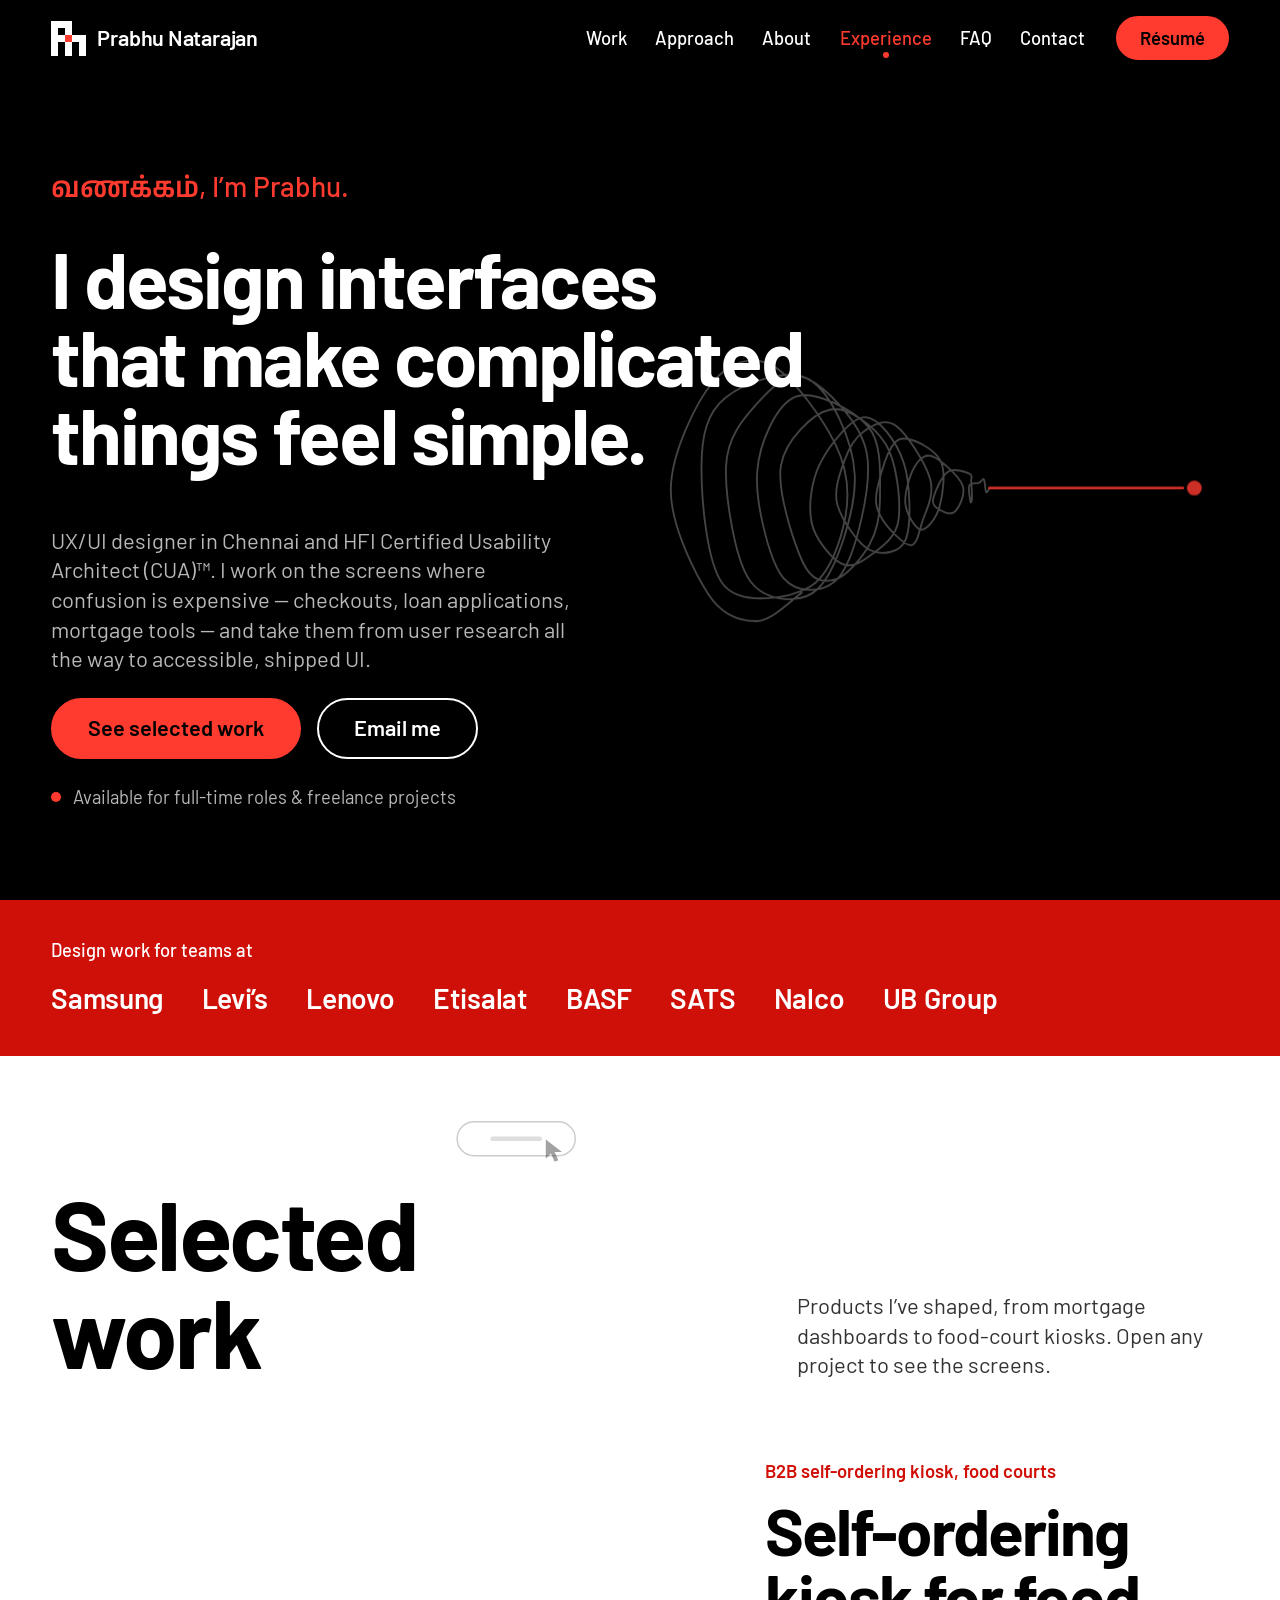
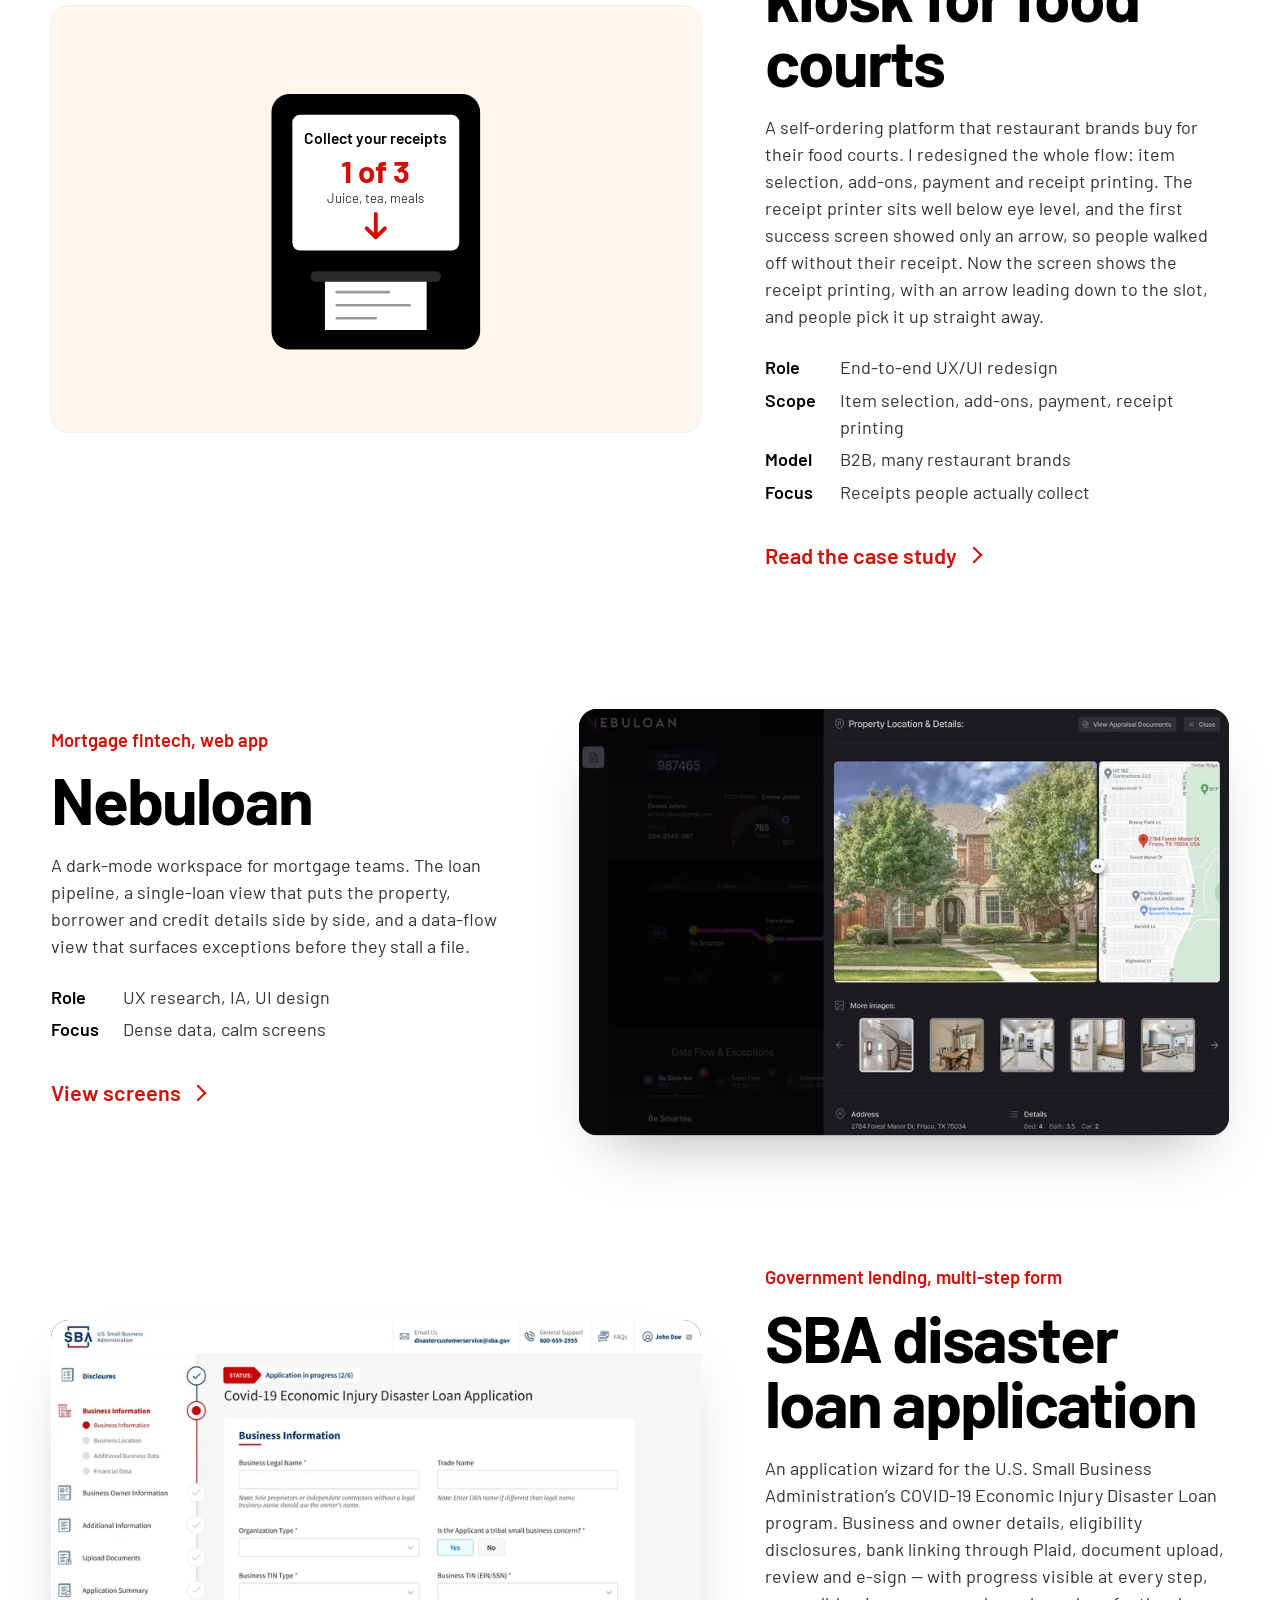
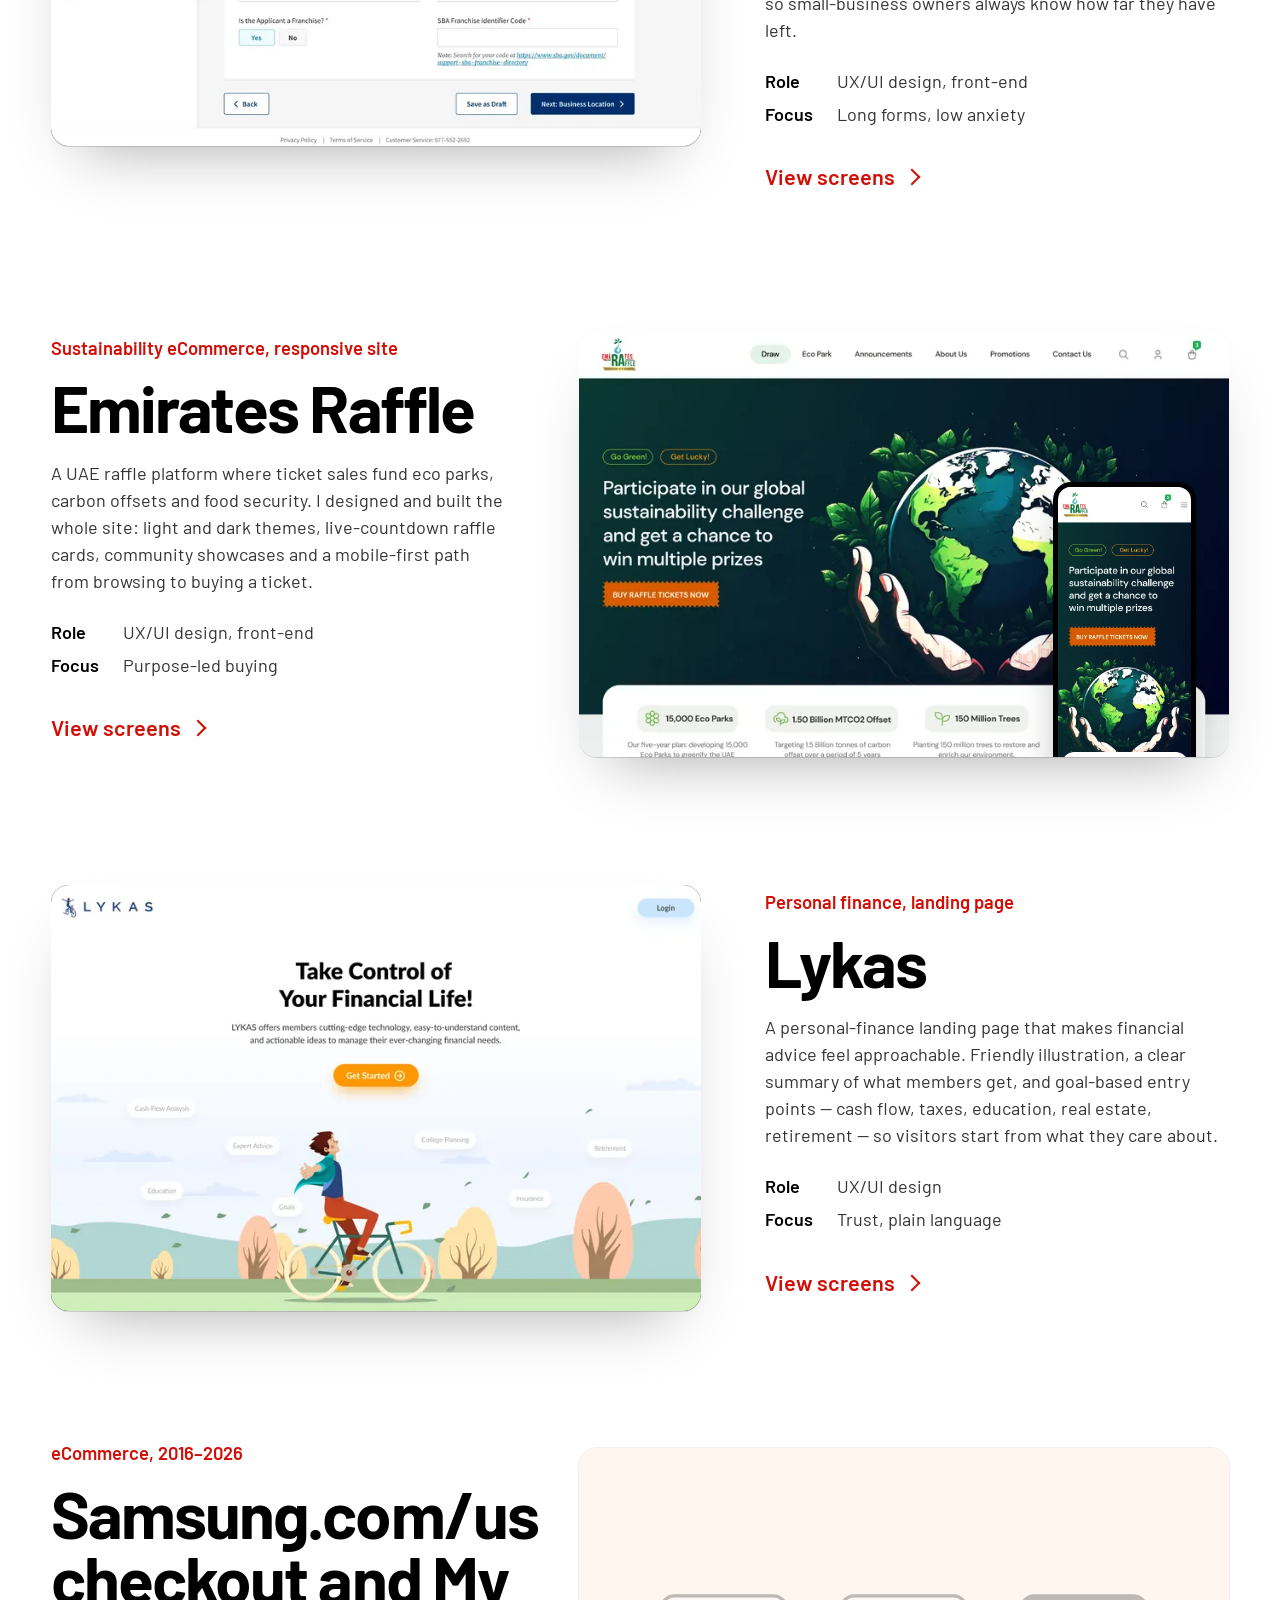
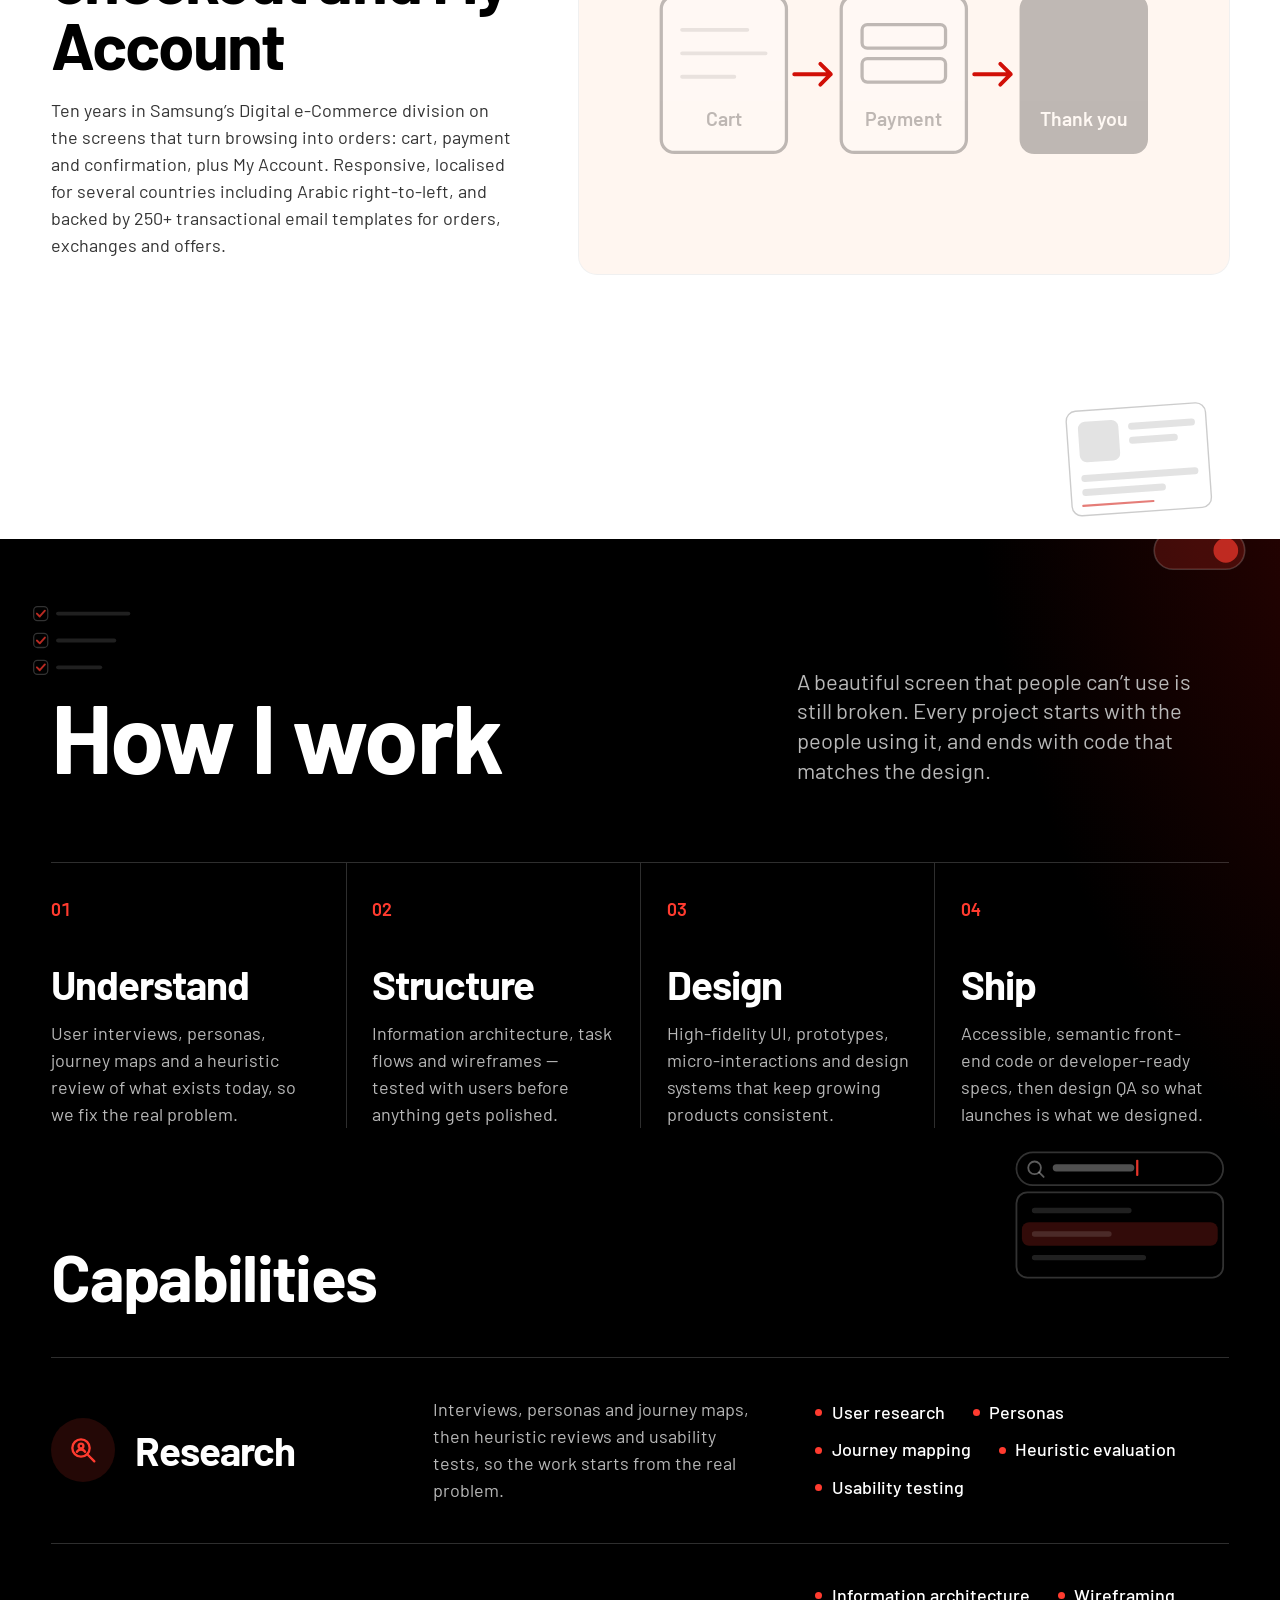
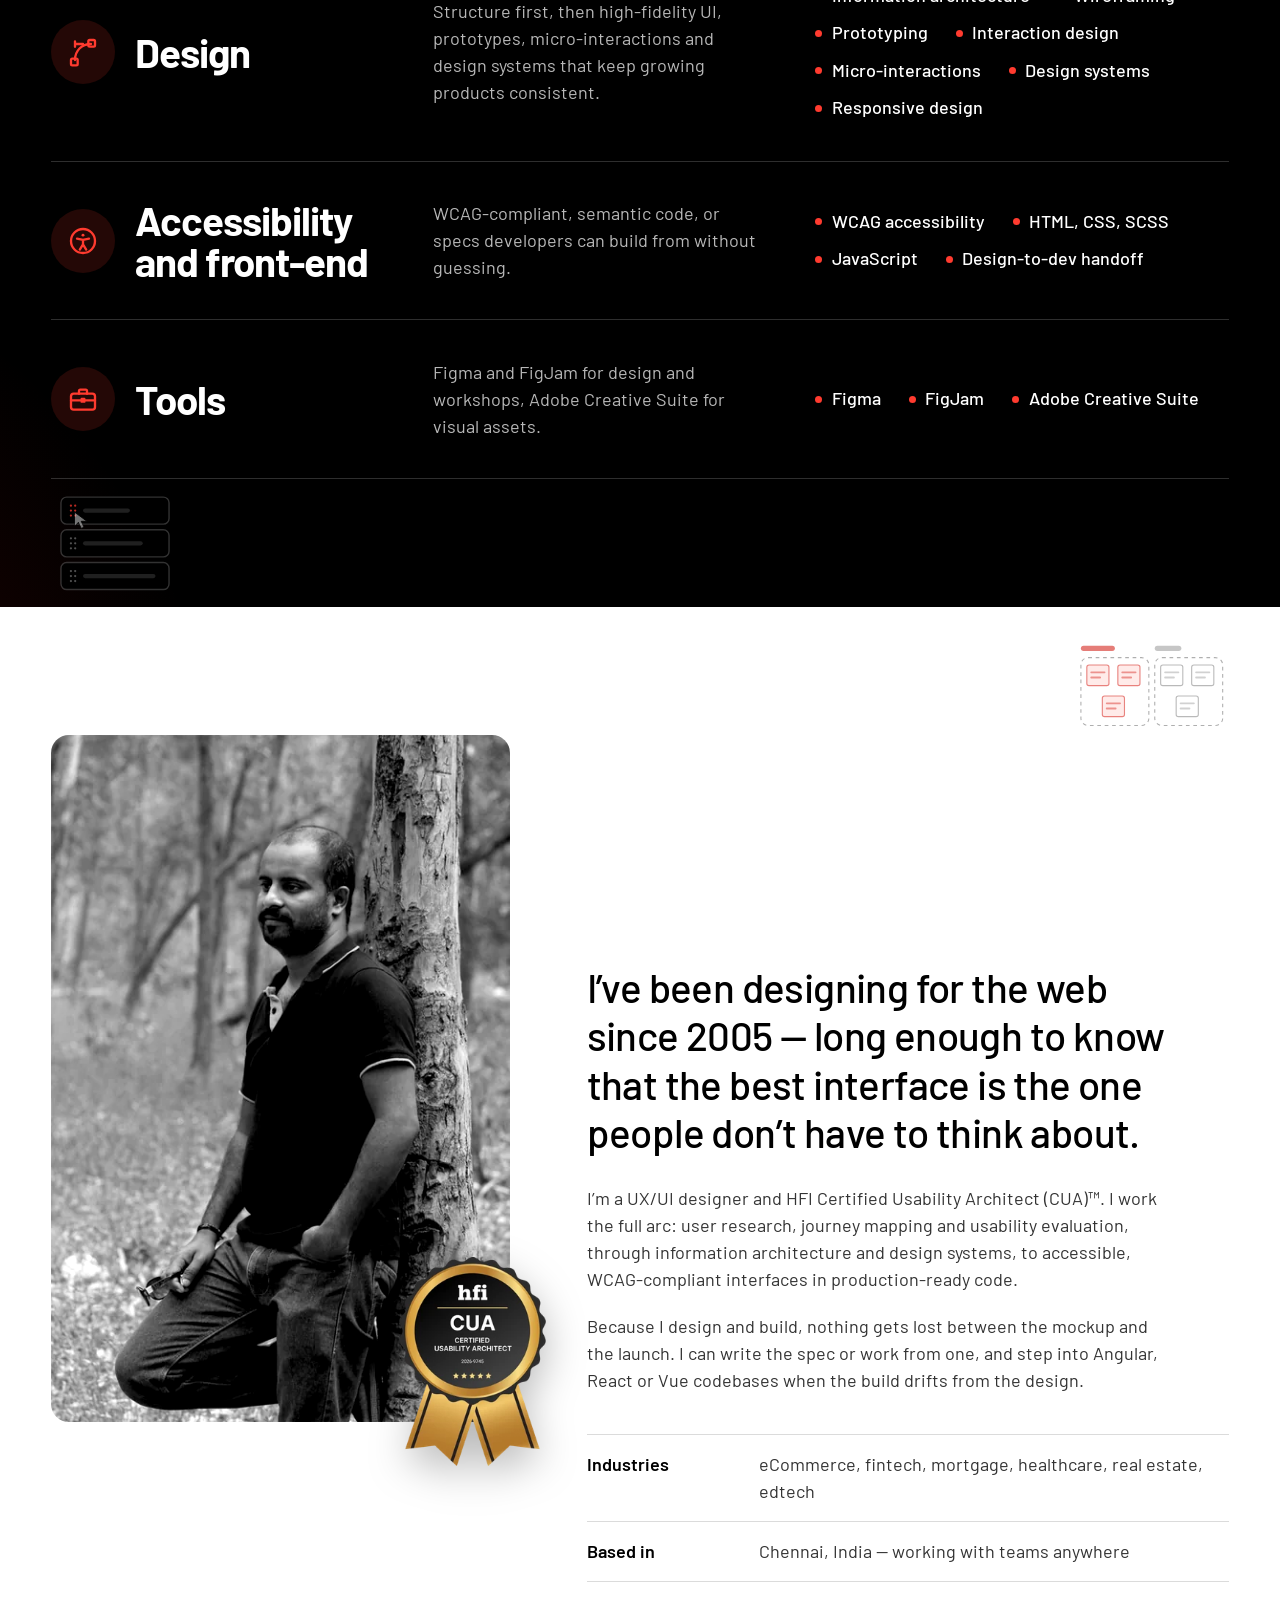
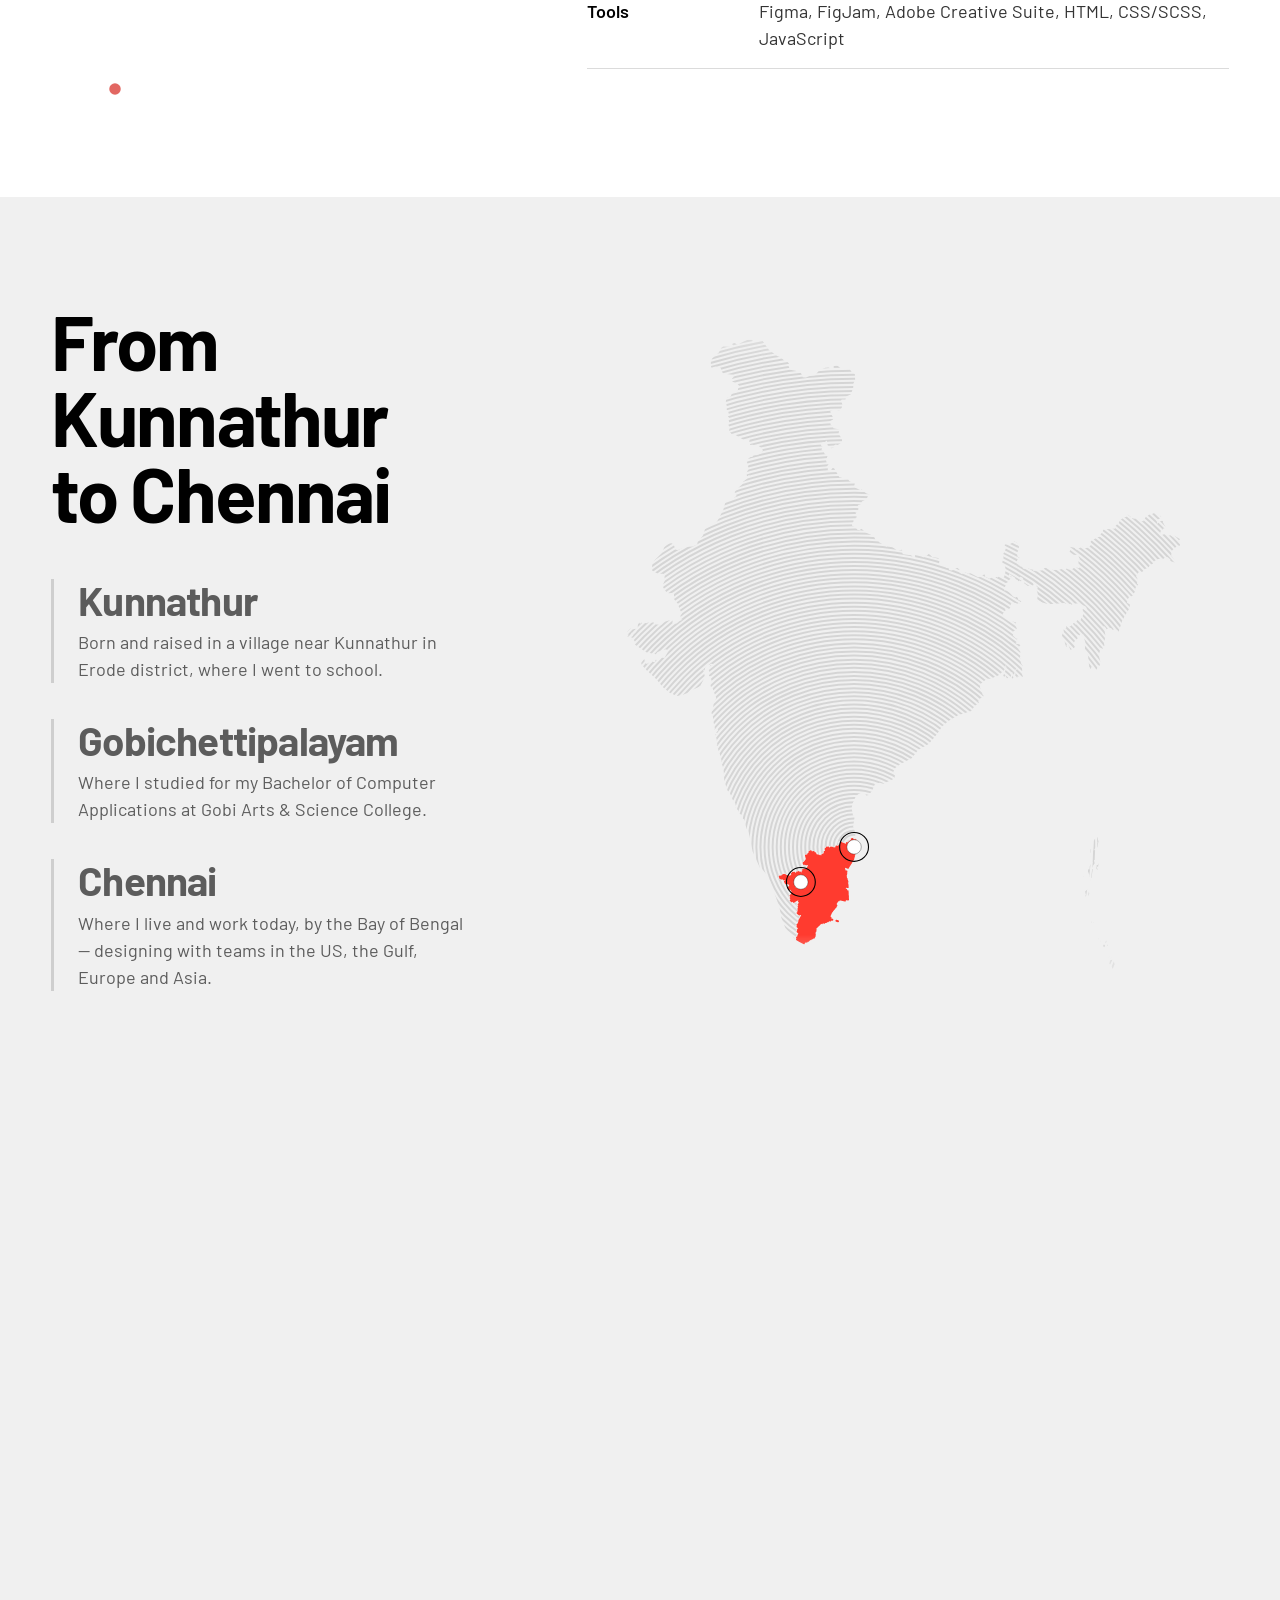
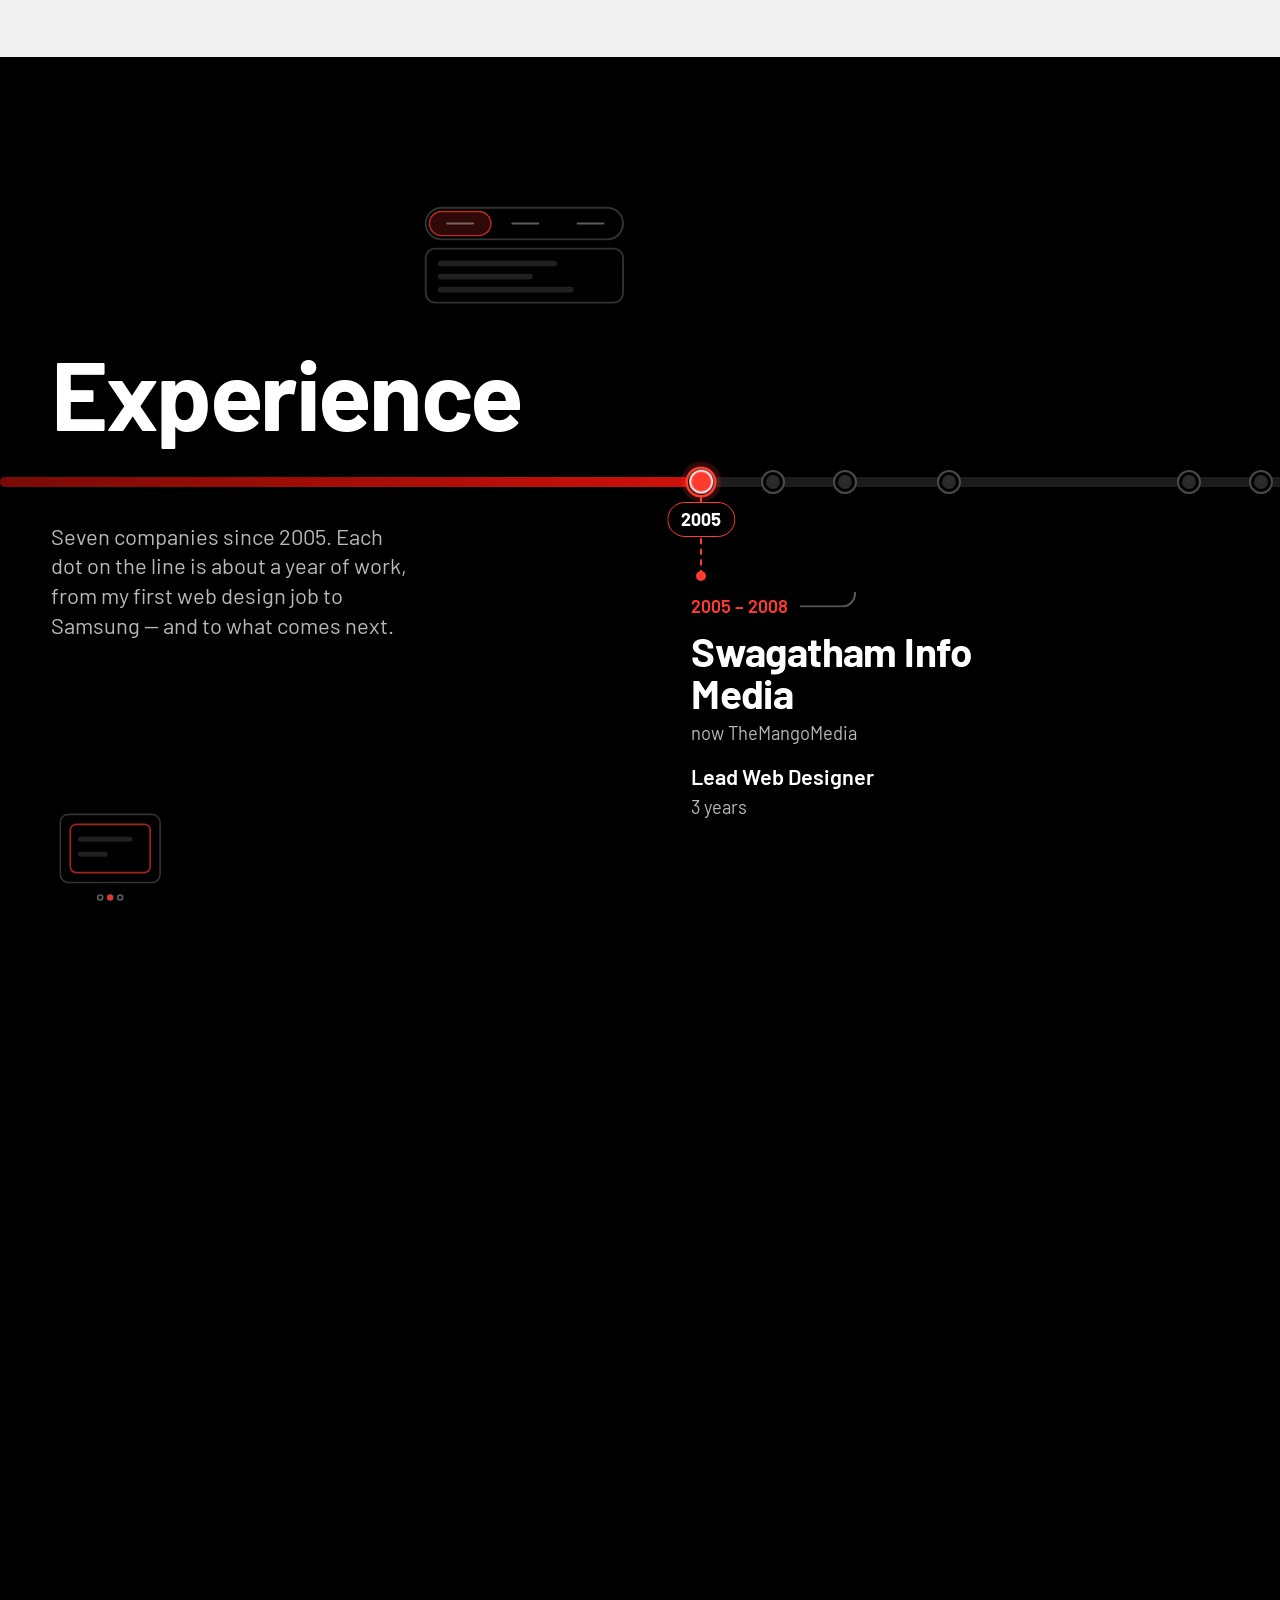
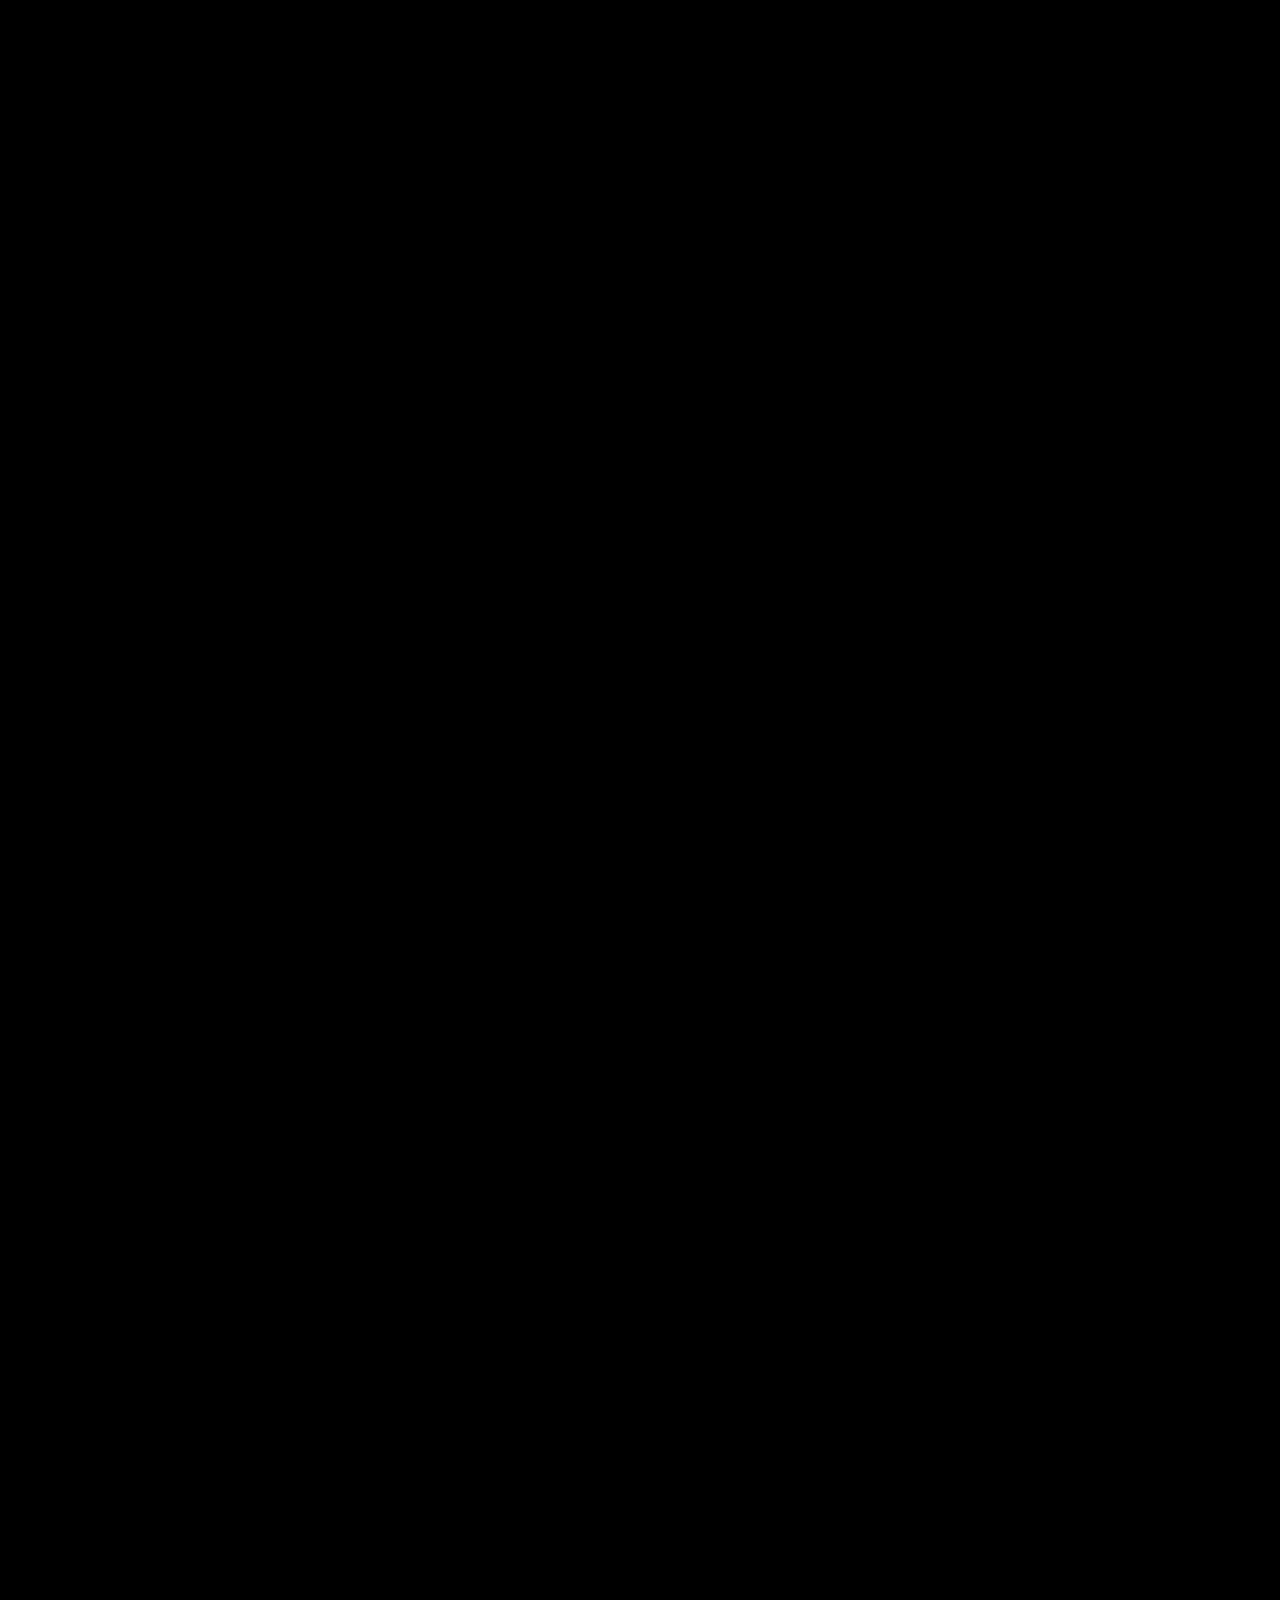
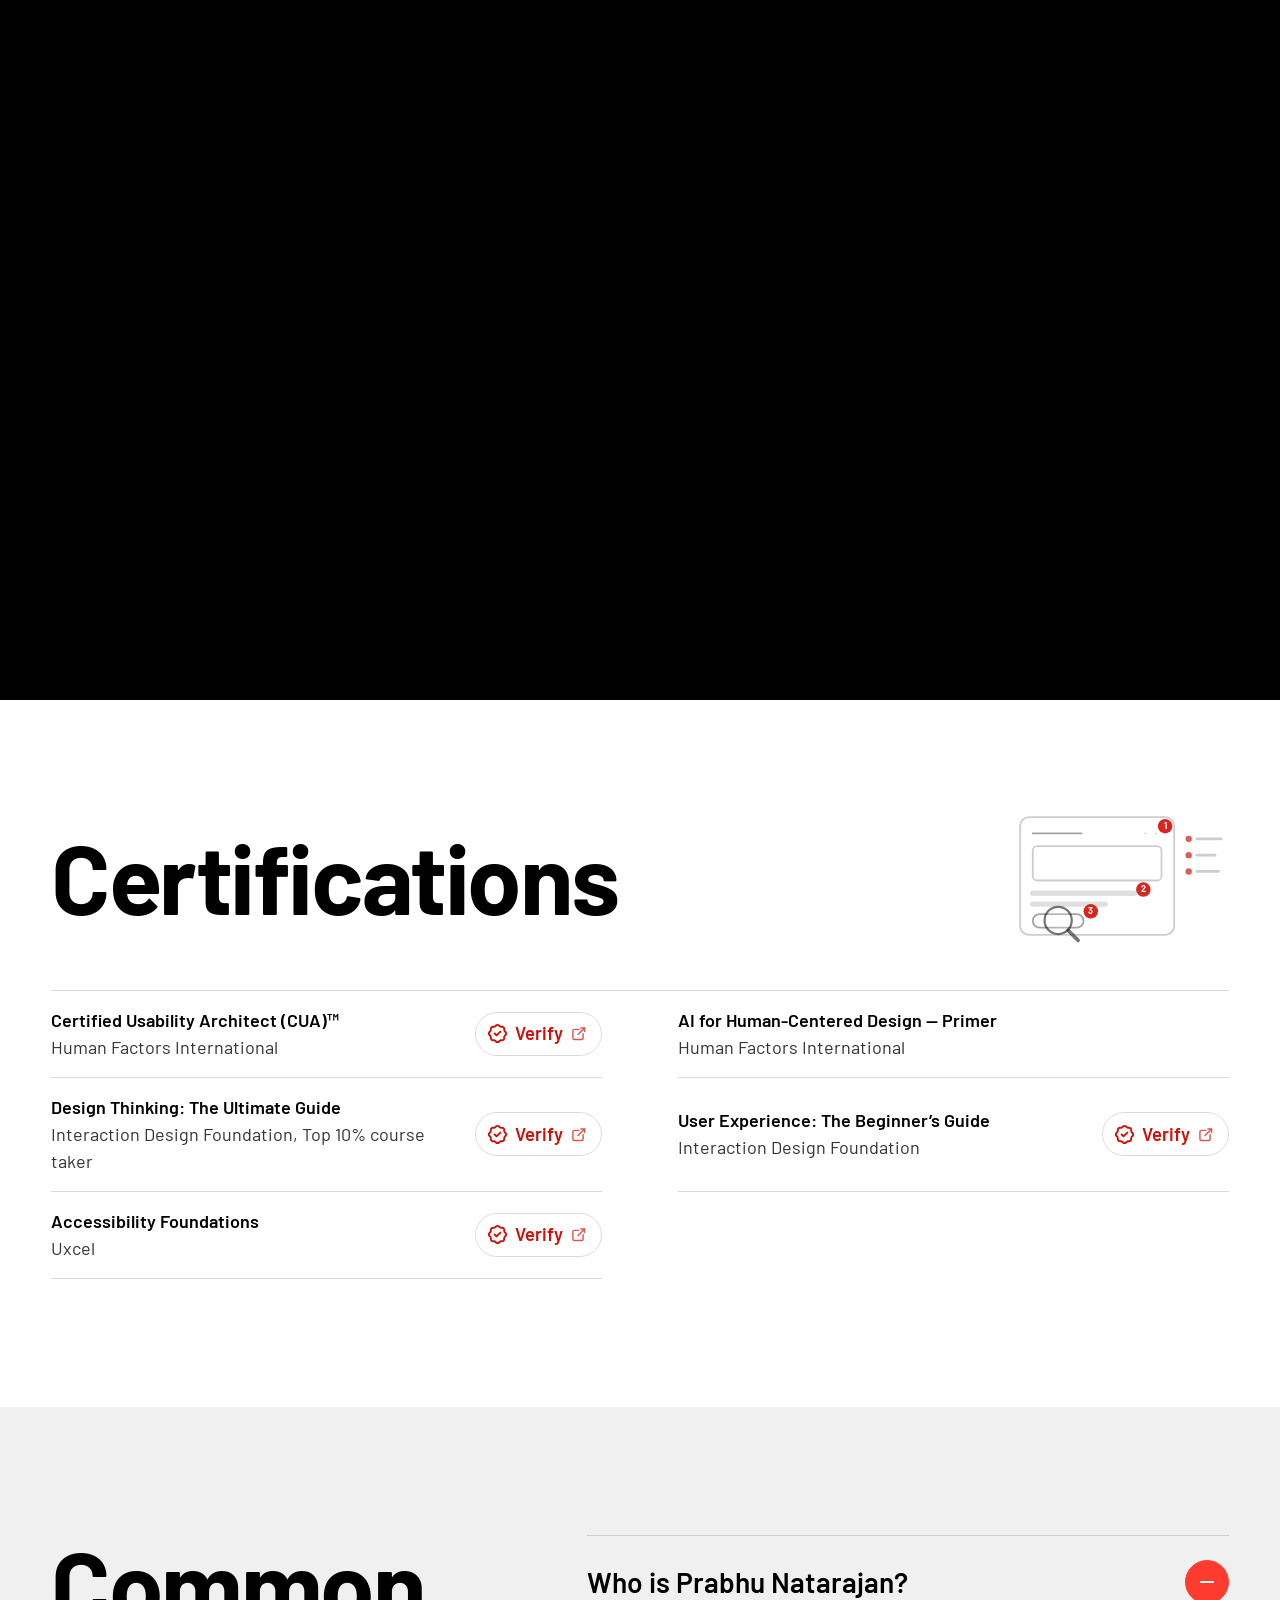
==== commit 81ef2153: "Case study updated Case study updated" ====
--- a/index.html
+++ b/index.html
@@ -298,7 +298,7 @@
       "@type": "CreativeWork",
       "name": "Self-ordering kiosk for food courts",
       "genre": "B2B food-court kiosk platform",
-      "description": "A self-ordering platform that restaurant brands buy for their food courts. I redesigned the whole flow, from items and add-ons to paying by card or UPI. The receipt printer sits well below eye level, and the first success screen showed only an arrow, so people walked off without their receipt. Now the screen shows the receipt printing, with an arrow leading down to the slot, and people pick it up straight away.",
+      "description": "A self-ordering platform that restaurant brands buy for their food courts. I redesigned the whole flow: item selection, add-ons, payment and receipt printing. The receipt printer sits well below eye level, and the first success screen showed only an arrow, so people walked off without their receipt. Now the screen shows the receipt printing, with an arrow leading down to the slot, and people pick it up straight away.",
       "creator": {
        "@id": "https://www.prabhunatarajan.com/#person"
       },
@@ -499,8 +499,8 @@
         <div class="project__body">
           <p class="project__meta">B2B self-ordering kiosk, food courts</p>
           <h3 id="p-kiosk" class="project__title">Self-ordering kiosk for food courts</h3>
-          <p>A self-ordering platform that restaurant brands buy for their food courts. I redesigned the whole flow, from items and add-ons to paying by card or UPI. The receipt printer sits well below eye level, and the first success screen showed only an arrow, so people walked off without their receipt. Now the screen shows the receipt printing, with an arrow leading down to the slot, and people pick it up straight away.</p>
-          <dl class="project__facts"><div><dt>Role</dt><dd>End-to-end UX/UI redesign</dd></div><div><dt>Model</dt><dd>B2B, many restaurant brands</dd></div><div><dt>Focus</dt><dd>Receipts people actually collect</dd></div></dl>
+          <p>A self-ordering platform that restaurant brands buy for their food courts. I redesigned the whole flow: item selection, add-ons, payment and receipt printing. The receipt printer sits well below eye level, and the first success screen showed only an arrow, so people walked off without their receipt. Now the screen shows the receipt printing, with an arrow leading down to the slot, and people pick it up straight away.</p>
+          <dl class="project__facts"><div><dt>Role</dt><dd>End-to-end UX/UI redesign</dd></div><div><dt>Scope</dt><dd>Item selection, add-ons, payment, receipt printing</dd></div><div><dt>Model</dt><dd>B2B, many restaurant brands</dd></div><div><dt>Focus</dt><dd>Receipts people actually collect</dd></div></dl>
           <a class="link-btn" href="work/food-court-kiosk.html">Read the case study</a>
         </div>
       </article>
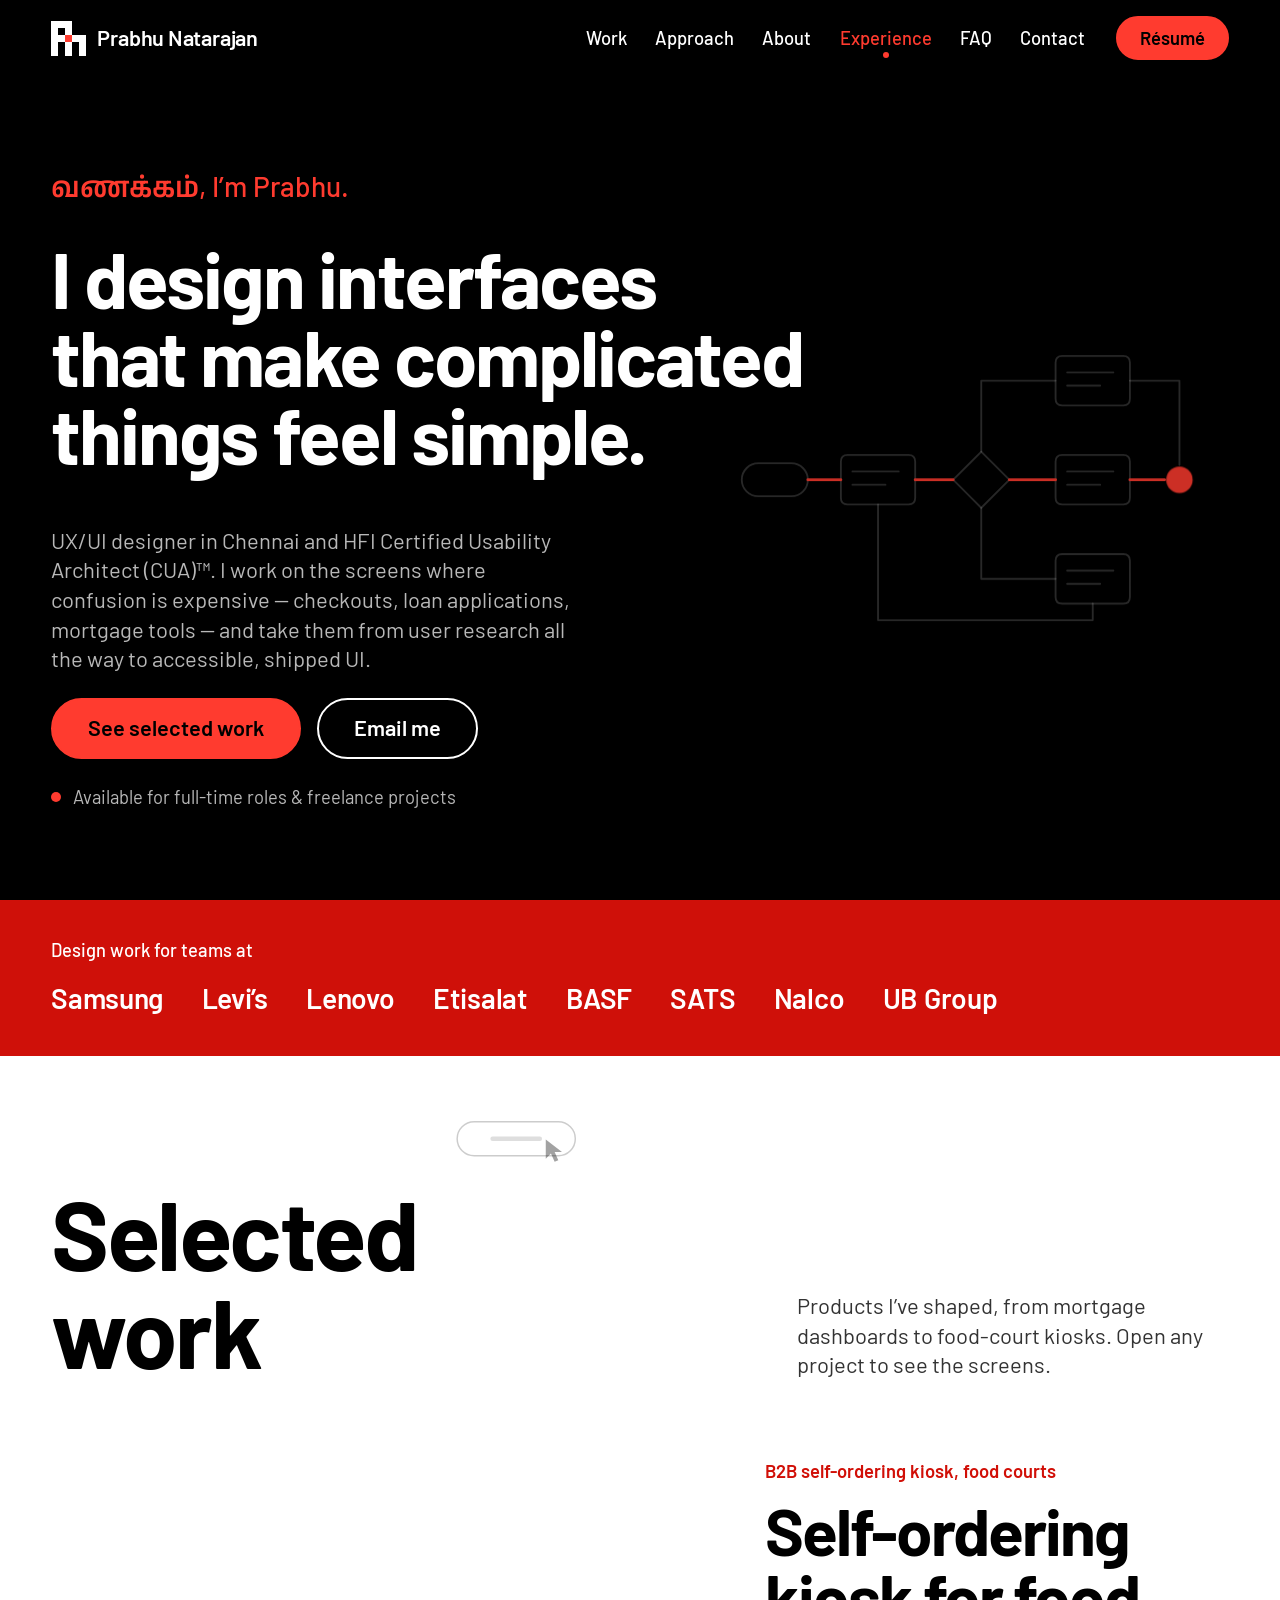
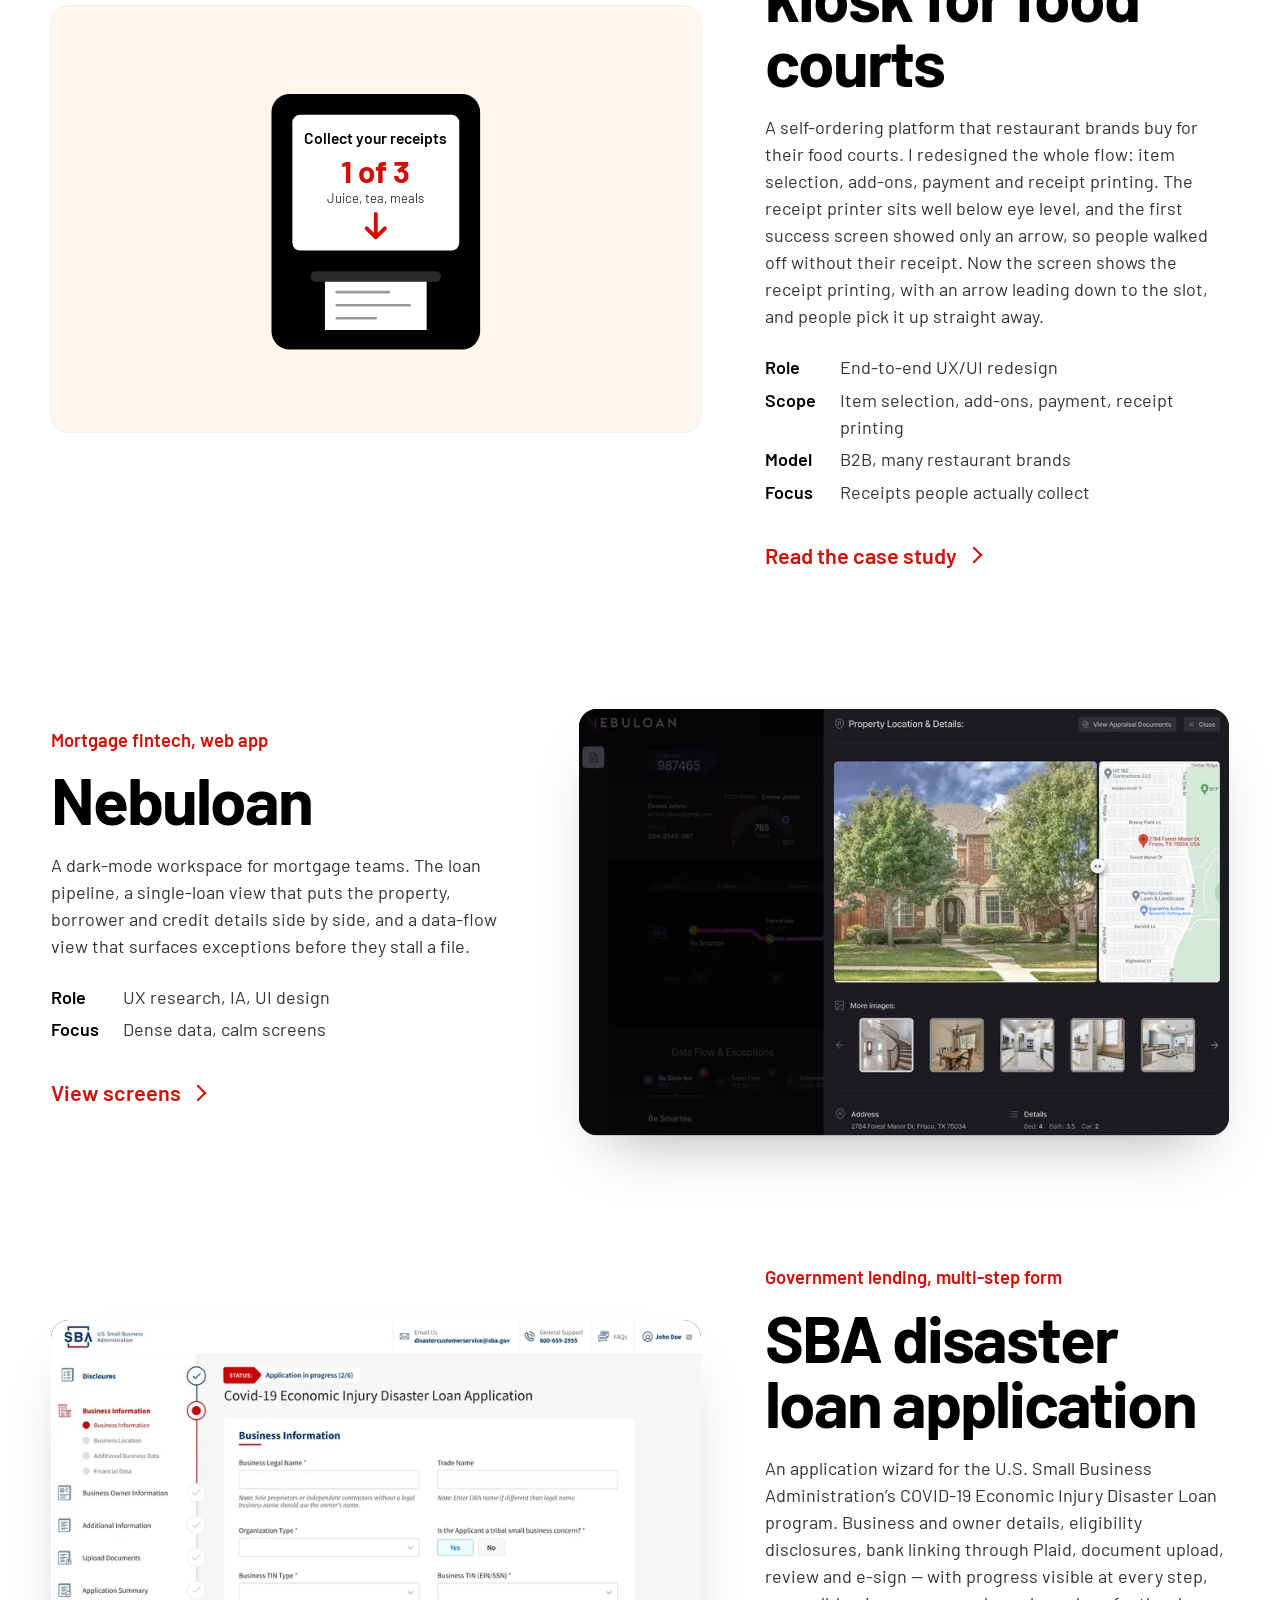
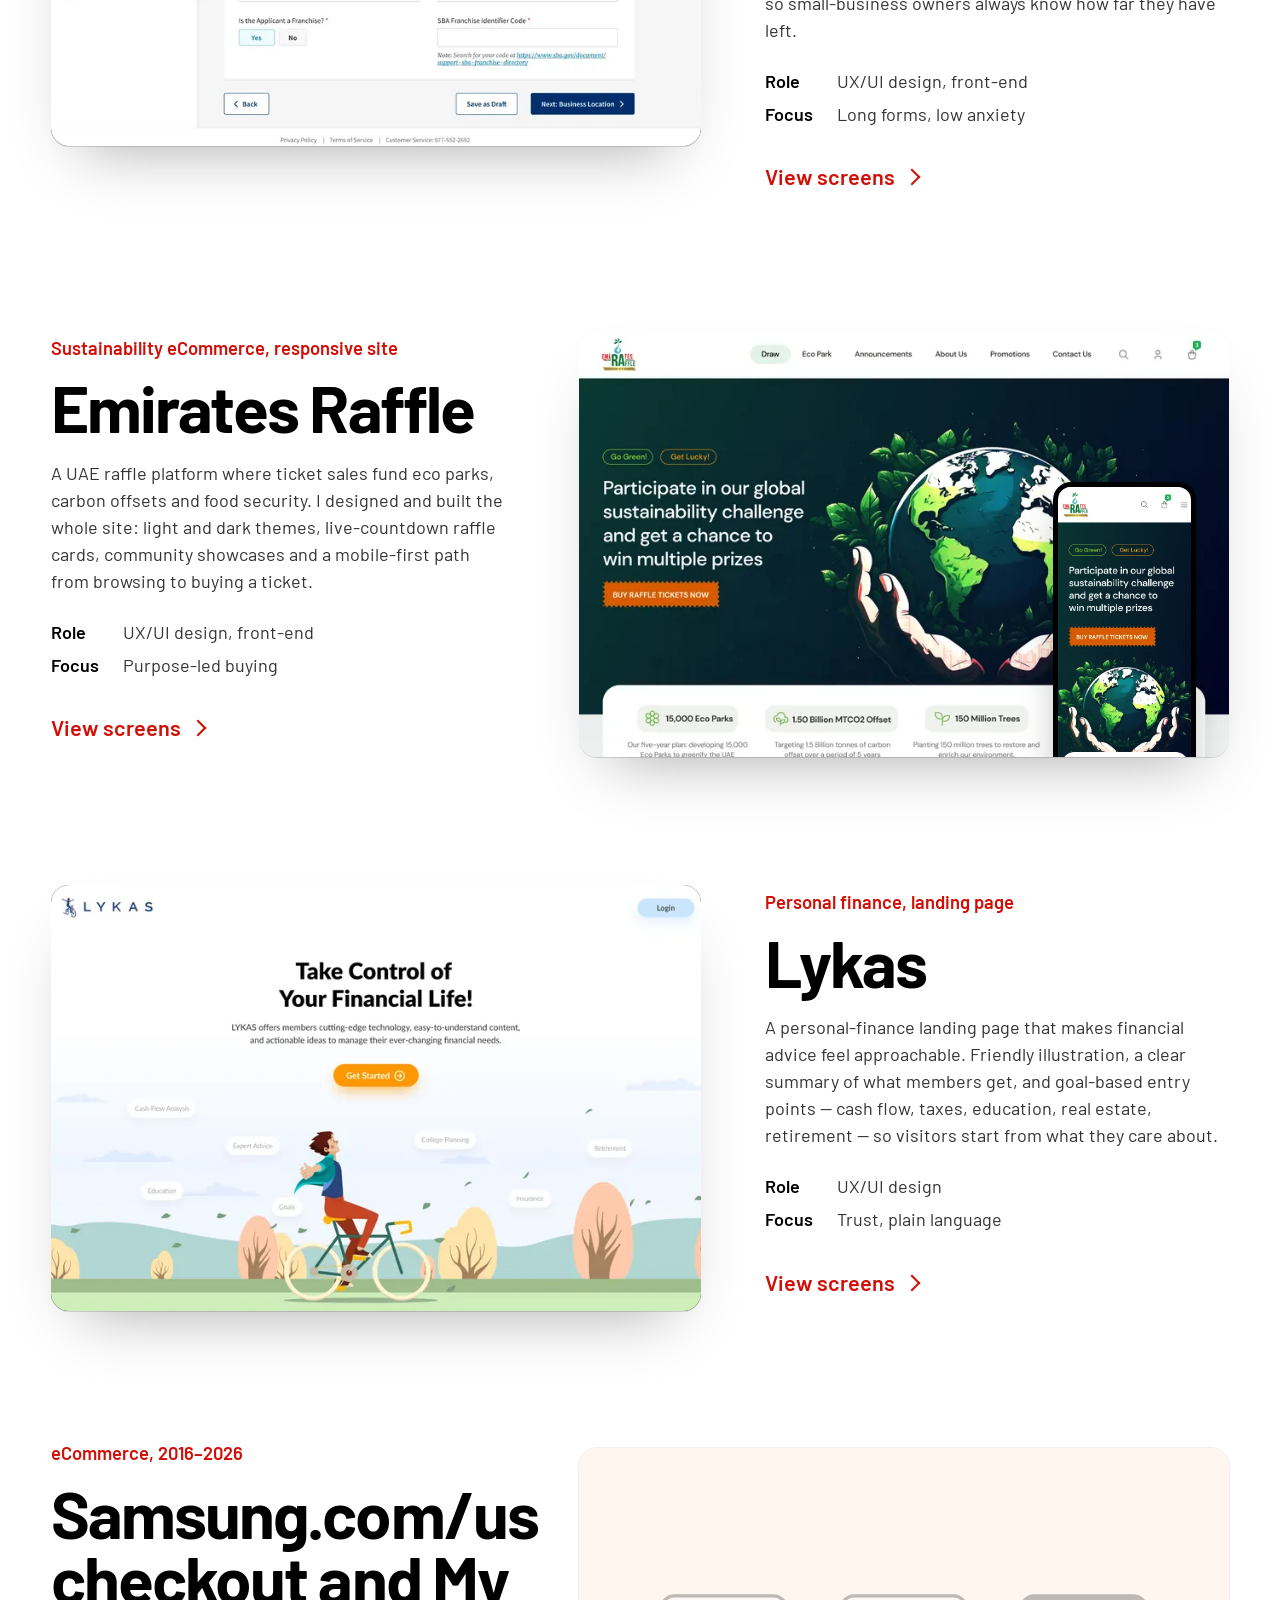
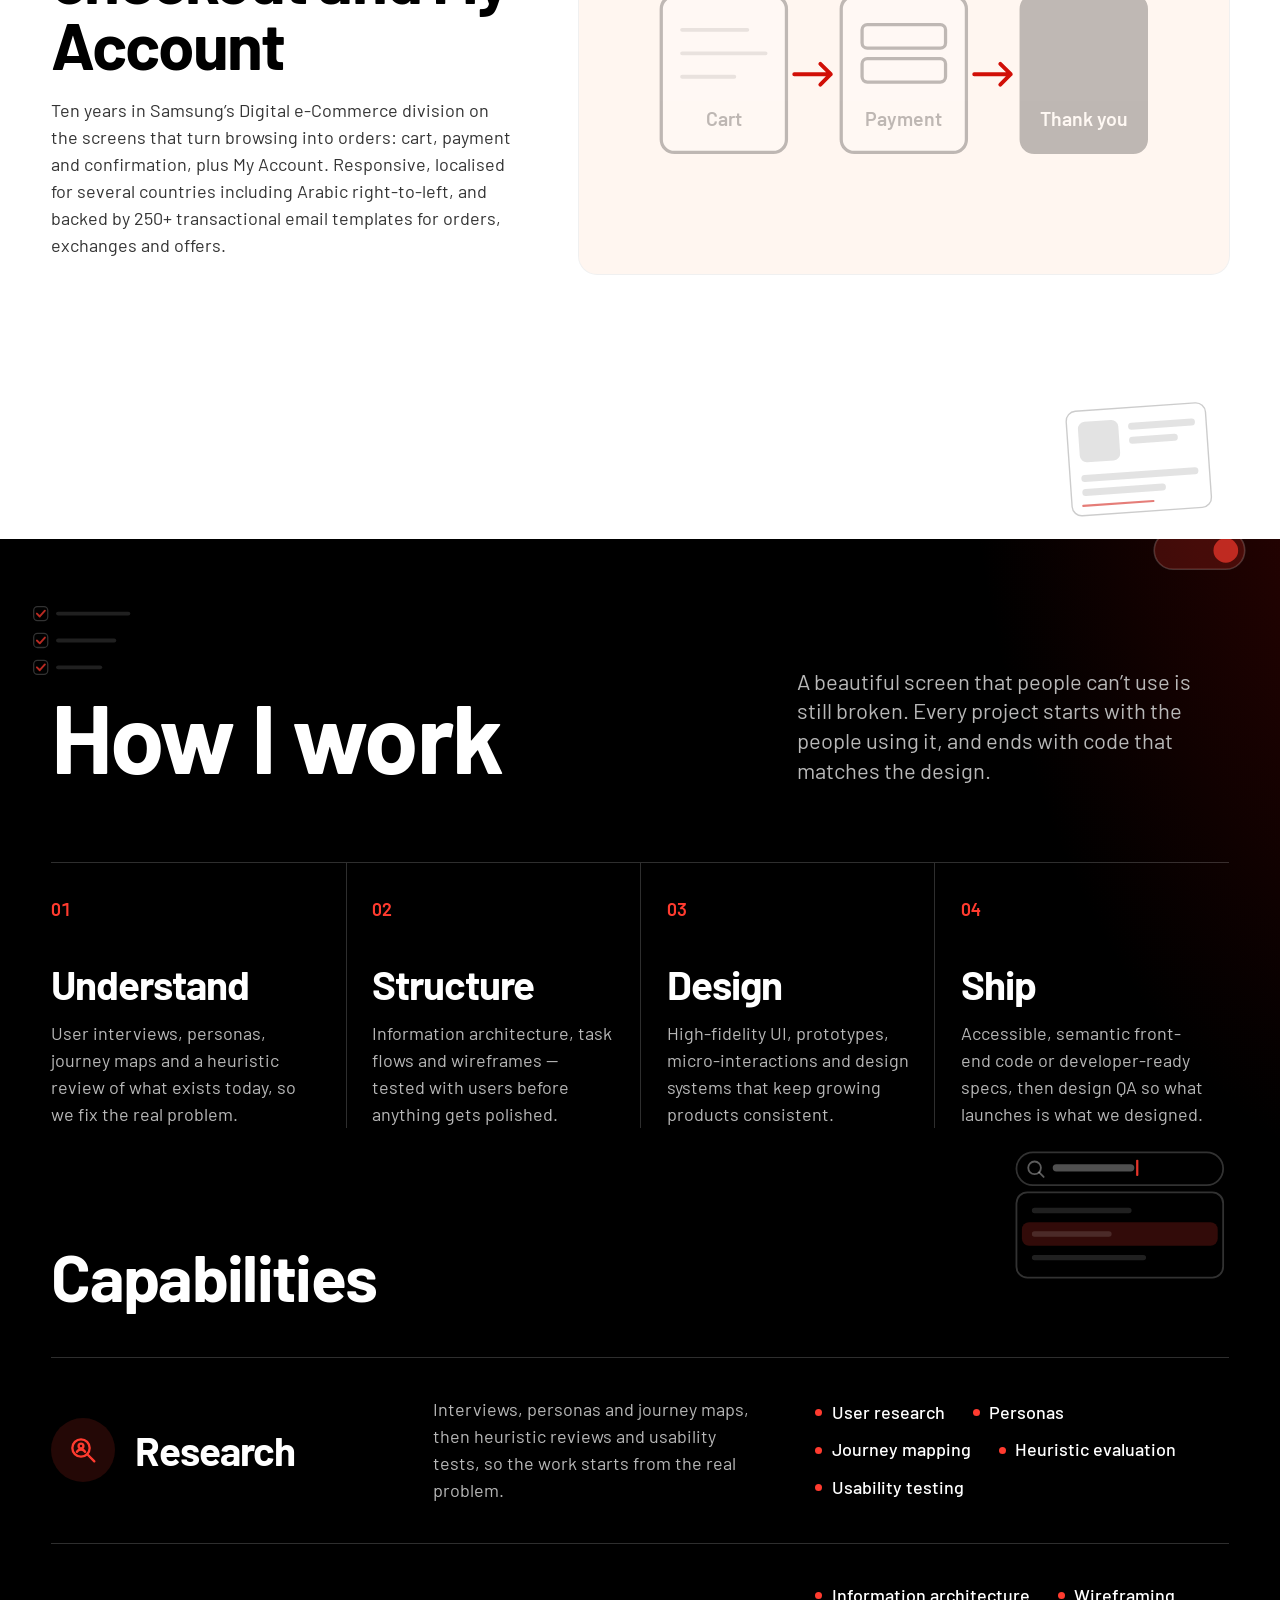
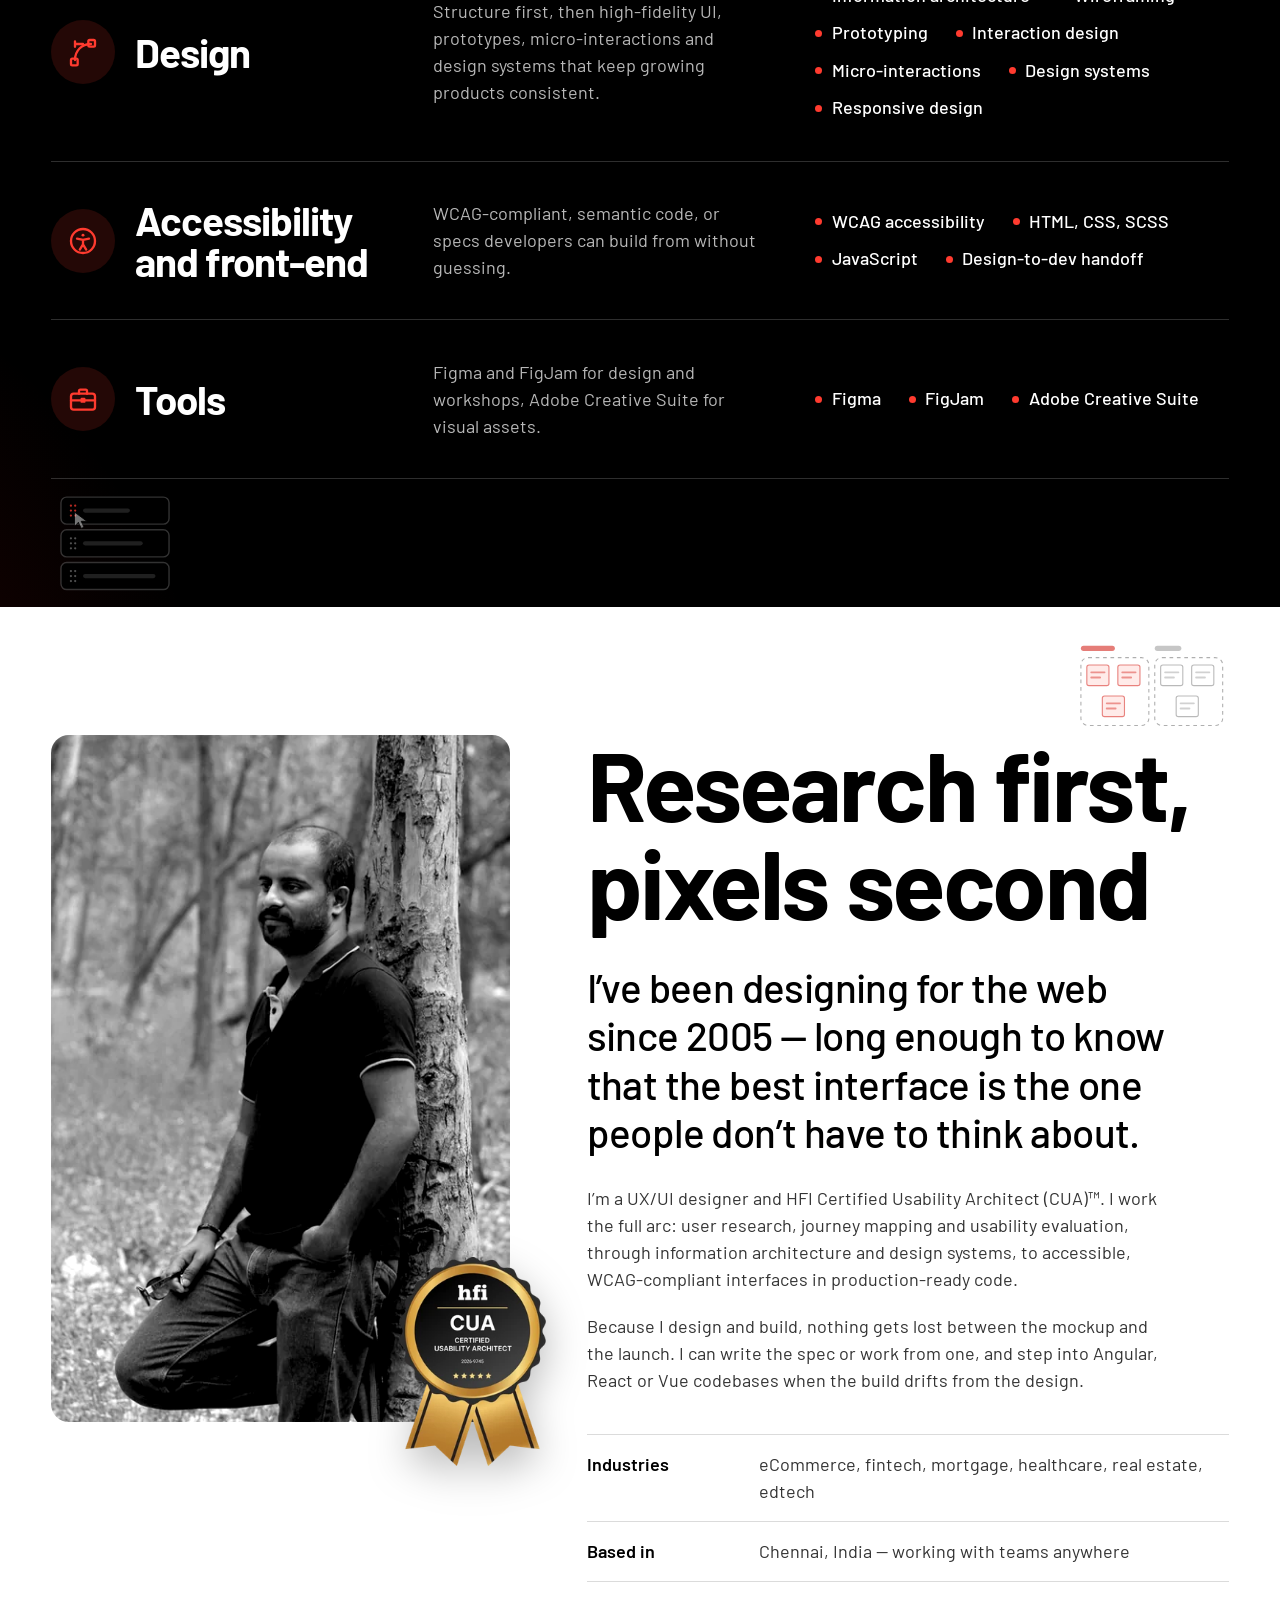
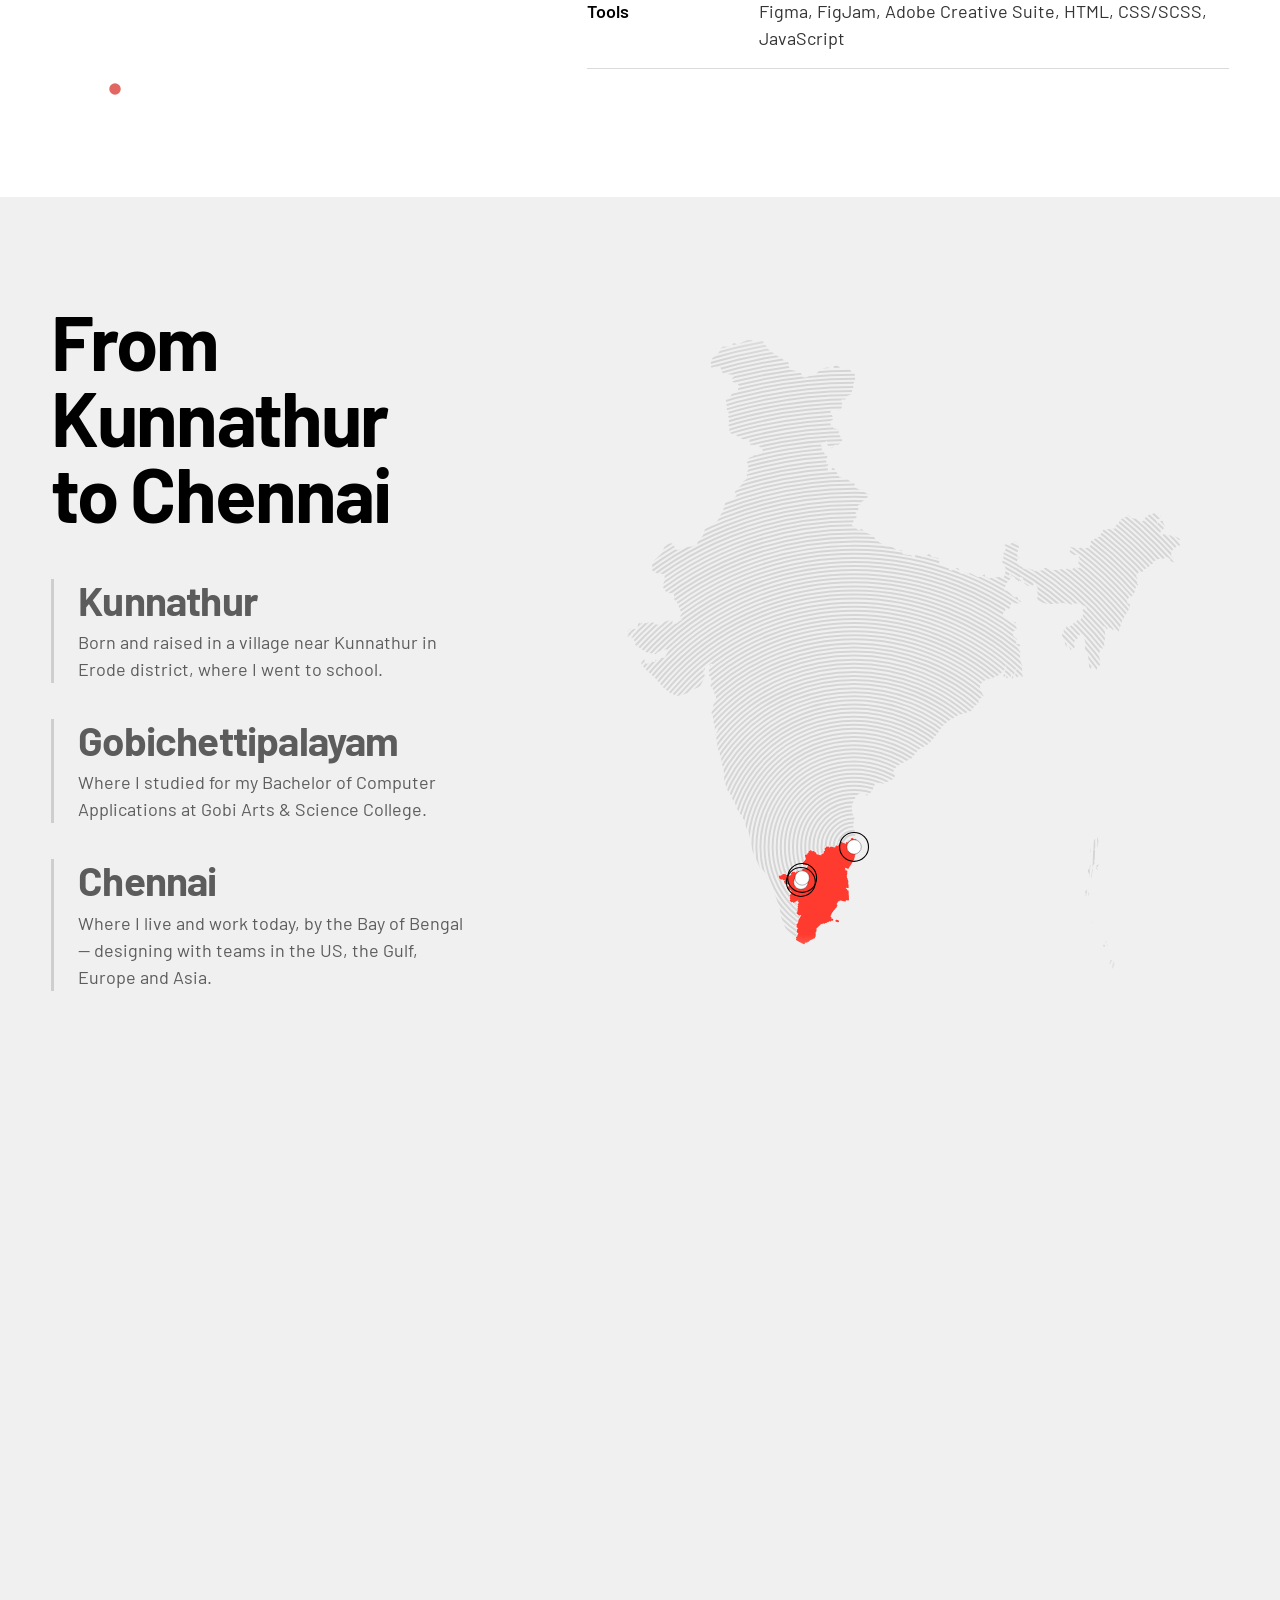
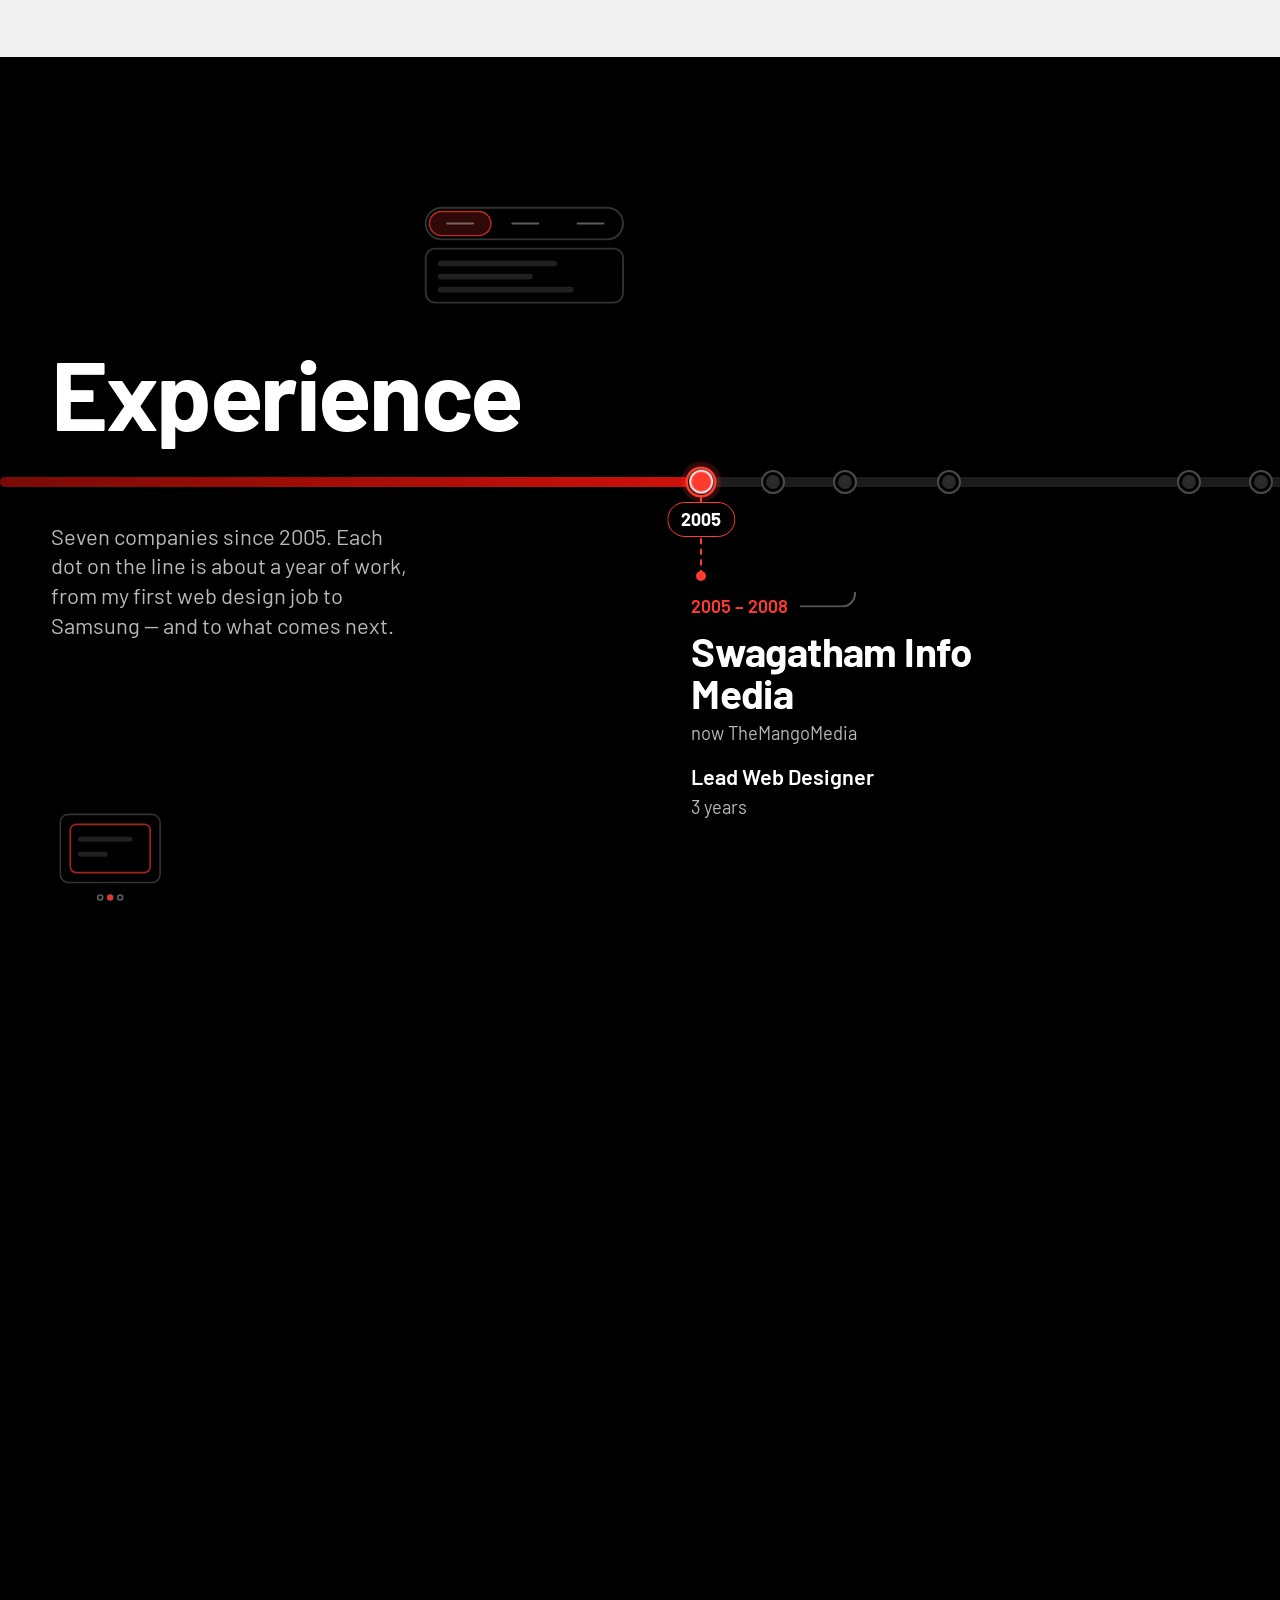
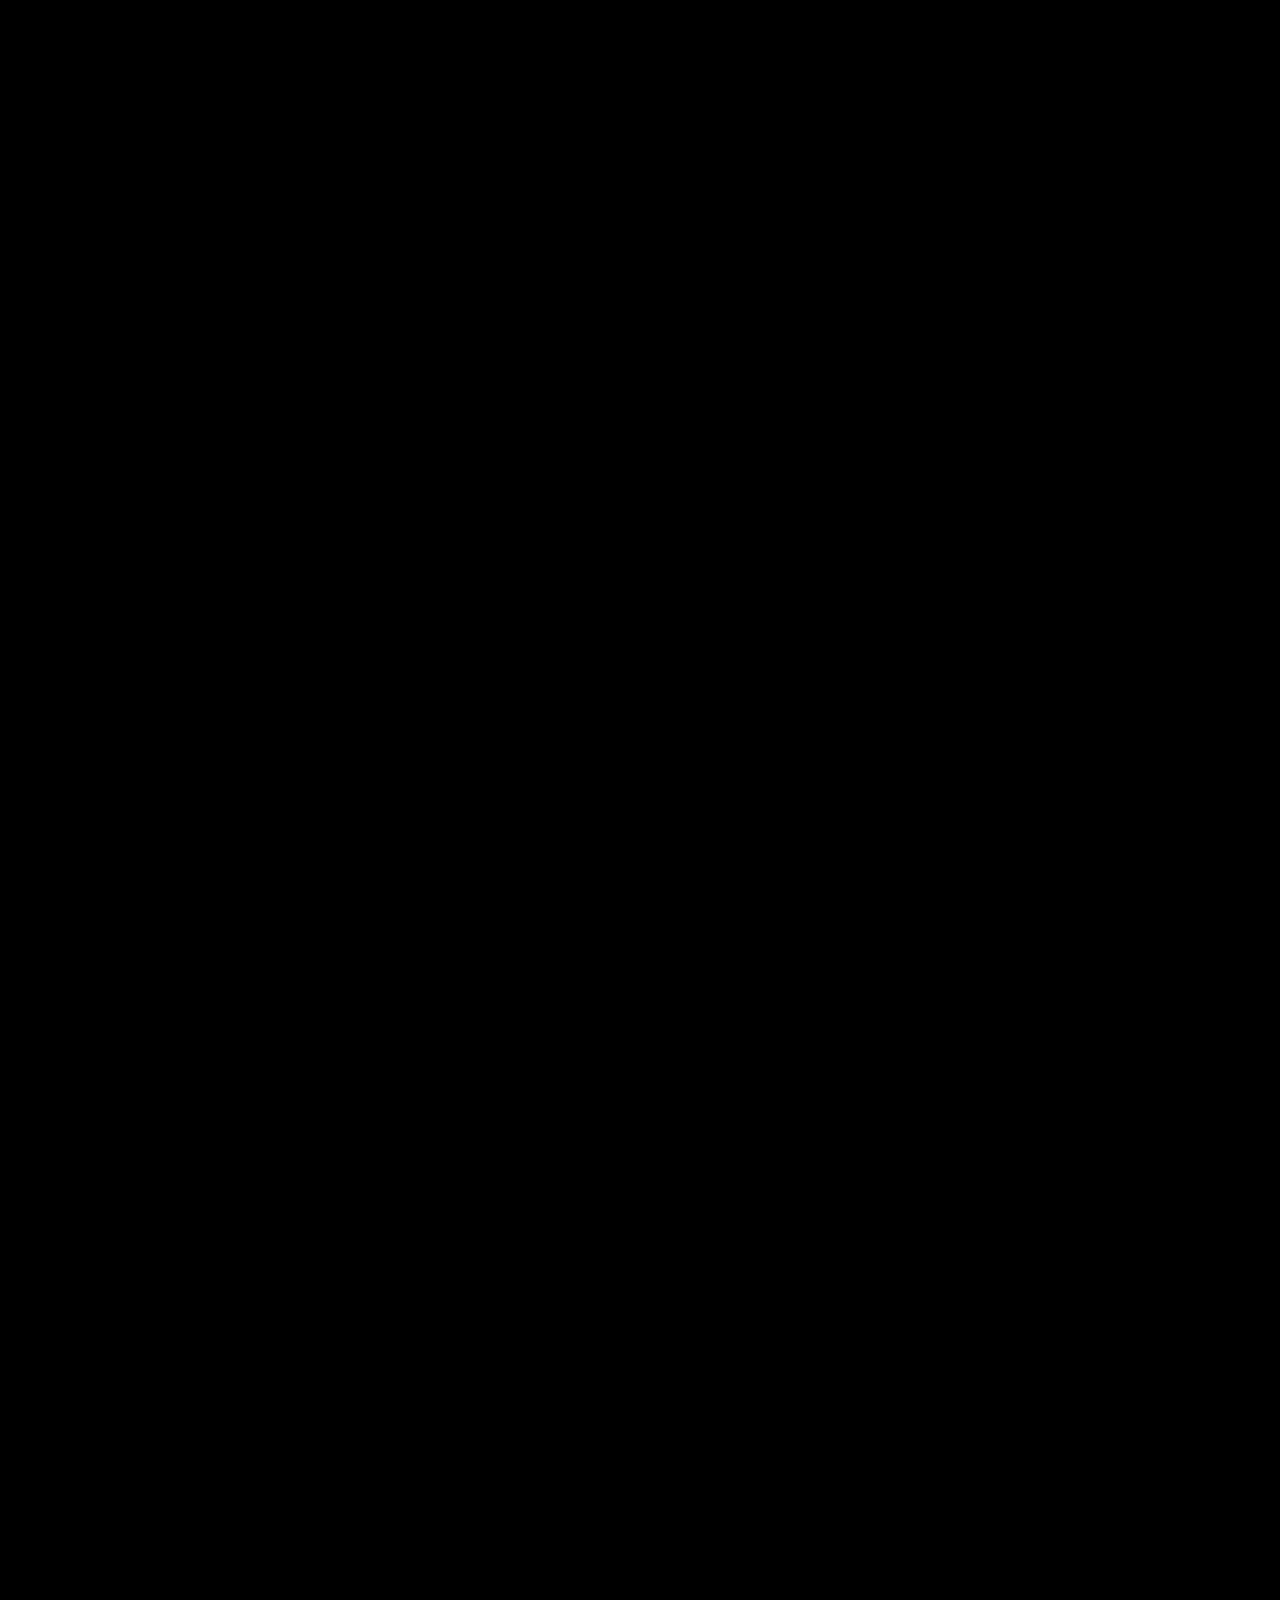
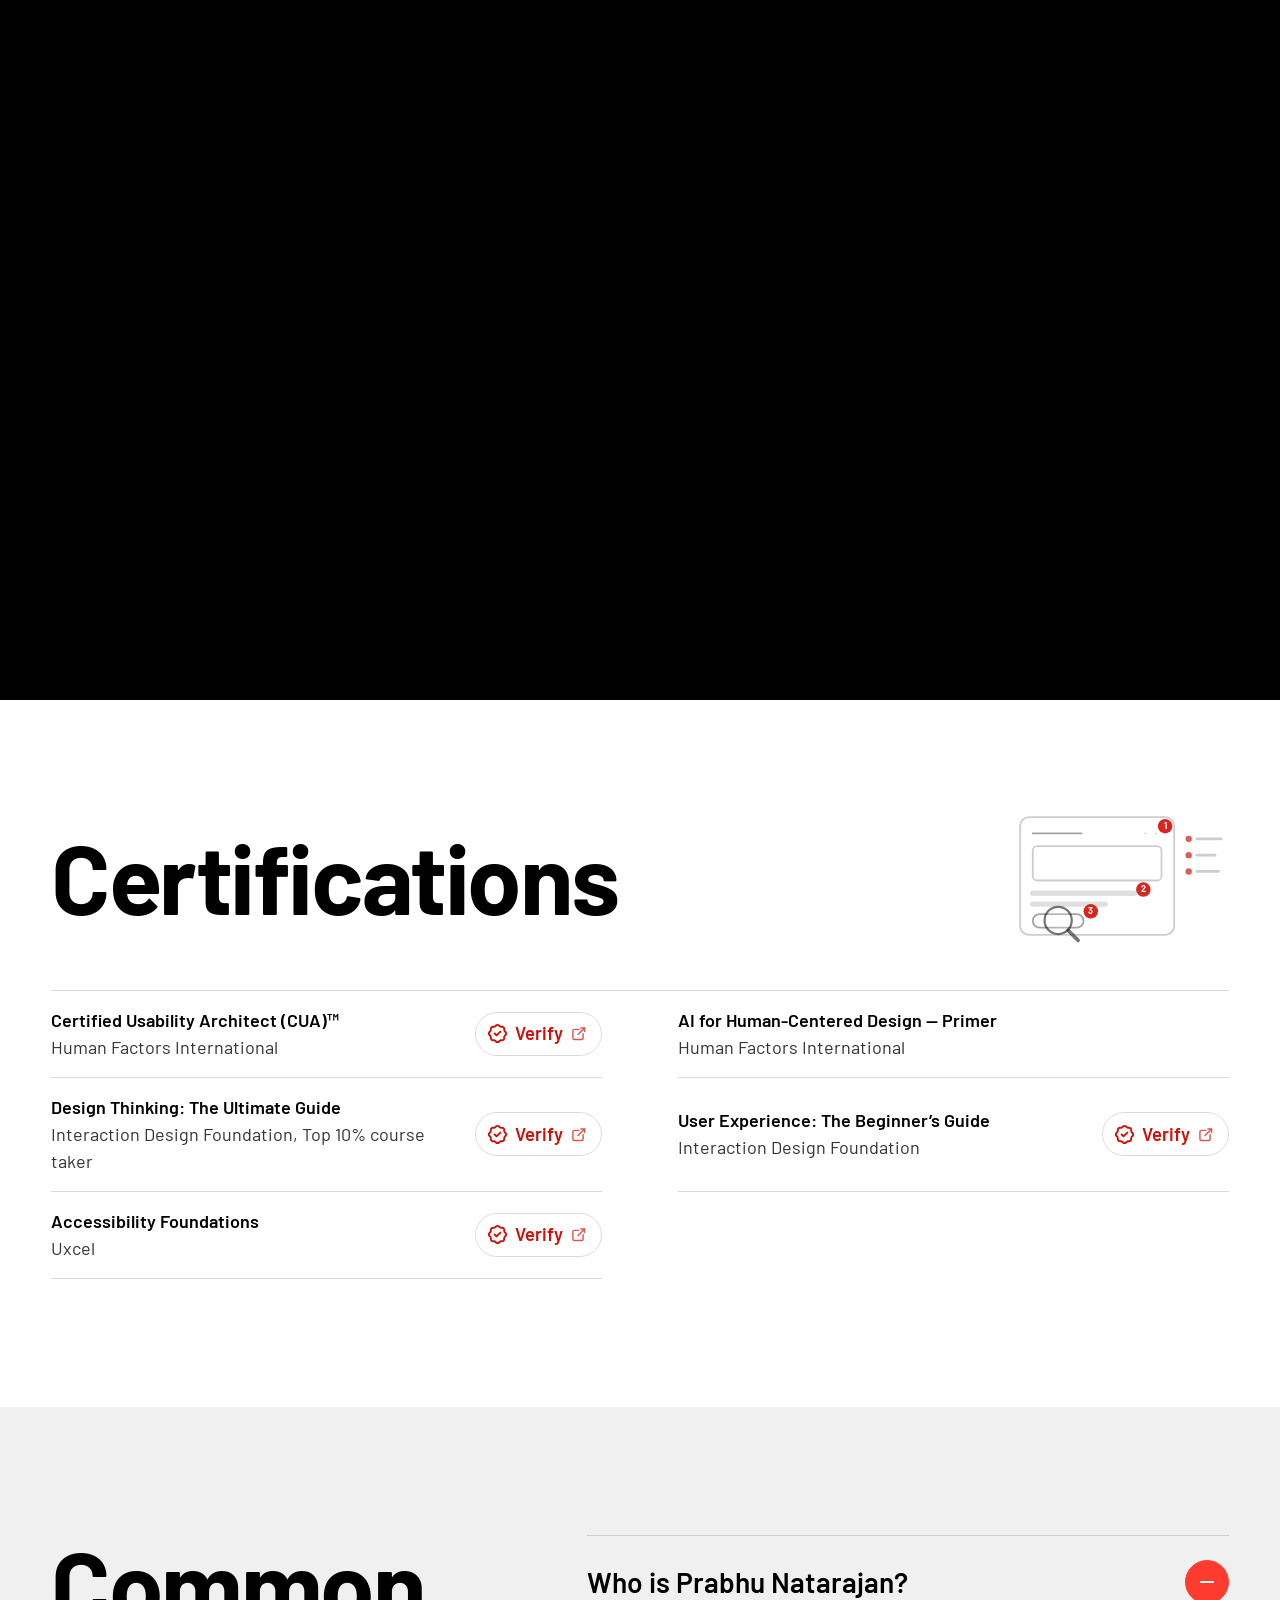
==== commit 84a758a7: "line height updated line height updated" ====
--- a/index.html
+++ b/index.html
@@ -35,7 +35,7 @@
 
 <link rel="preload" href="assets/fonts/barlow-700.woff2" as="font" type="font/woff2" crossorigin>
 <link rel="preload" href="assets/fonts/barlow-400.woff2" as="font" type="font/woff2" crossorigin>
-<link rel="stylesheet" href="assets/css/style.css?v=20261123k">
+<link rel="stylesheet" href="assets/css/style.css?v=20261123n">
 <script>document.documentElement.classList.replace('no-js','js')</script>
 
 <script type="application/ld+json">
@@ -979,6 +979,11 @@
       <div class="faq__head">
         <h2 id="faq-title" class="section-title">Common questions</h2>
         <p class="faq__intro">Short answers for recruiters, hiring managers and clients.</p>
+        <div class="faq__anim" aria-hidden="true"><svg viewBox="0 0 260 172" class="ux ux--acc" focusable="false">
+<g class="ux-acc-row ux-acc-row--c"><rect class="ux-acc-box ux-acc-box--c" x="4" y="92" width="252" height="34" rx="8"/><rect class="ux-acc-on ux-acc-on--c" x="4" y="92" width="252" height="74" rx="8"/><path class="ux-acc-q" d="M20 109h110"/><path class="ux-acc-ico" d="M231 109h12"/><path class="ux-acc-ico ux-acc-v ux-acc-v--c" d="M237 103v12"/><g class="ux-acc-panel ux-acc-panel--c"><path class="ux-acc-a" d="M20 138h170M20 152h120"/></g></g>
+<g class="ux-acc-row ux-acc-row--b"><rect class="ux-acc-box ux-acc-box--b" x="4" y="50" width="252" height="34" rx="8"/><rect class="ux-acc-on ux-acc-on--b" x="4" y="50" width="252" height="74" rx="8"/><path class="ux-acc-q" d="M20 67h140"/><path class="ux-acc-ico" d="M231 67h12"/><path class="ux-acc-ico ux-acc-v ux-acc-v--b" d="M237 61v12"/><g class="ux-acc-panel ux-acc-panel--b"><path class="ux-acc-a" d="M20 96h170M20 110h120"/></g></g>
+<g class="ux-acc-row ux-acc-row--a"><rect class="ux-acc-box ux-acc-box--a" x="4" y="8" width="252" height="34" rx="8"/><rect class="ux-acc-on ux-acc-on--a" x="4" y="8" width="252" height="74" rx="8"/><path class="ux-acc-q" d="M20 25h124"/><path class="ux-acc-ico" d="M231 25h12"/><path class="ux-acc-ico ux-acc-v ux-acc-v--a" d="M237 19v12"/><g class="ux-acc-panel ux-acc-panel--a"><path class="ux-acc-a" d="M20 54h170M20 68h120"/></g></g>
+</svg></div>
       </div>
       <div class="faq__list">
         <details class="faq__item" open>
--- a/assets/css/style.css
+++ b/assets/css/style.css
@@ -1341,3 +1341,38 @@
 /* Hero lines keep room for descenders inside their reveal mask, but the padding no longer adds to the line spacing */
 .hero__title .line{padding:.06em 0 .16em;margin:0 0 -.22em}
 .hero__title .line:last-child{margin-bottom:-.14em}
+
+/* ---------- FAQ: accordion animation under "Common questions" (rows open one at a time) ---------- */
+.faq__anim{--ab:var(--ink);--ab-accent:var(--rani);margin-top:clamp(2rem,4vw,3rem);width:min(100%,300px)}
+.ux--acc{display:block;width:100%;height:auto;overflow:visible}
+.ux--acc *{transform-box:view-box}
+.ux-acc-box{fill:none;stroke:var(--ab);stroke-width:1.5;stroke-opacity:.2}
+.ux-acc-on{fill:none;stroke:var(--ab-accent);stroke-width:1.5;stroke-opacity:.7;opacity:0}
+.ux-acc-q{fill:none;stroke:var(--ab);stroke-width:3.5;stroke-linecap:round;opacity:.4}
+.ux-acc-ico{fill:none;stroke:var(--ab-accent);stroke-width:2.2;stroke-linecap:round}
+.ux-acc-a{fill:none;stroke:var(--ab);stroke-width:3;stroke-linecap:round;opacity:.22}
+.ux-acc-panel{opacity:0}
+/* Static state (also the reduced-motion view): first question open */
+.ux-acc-row--b,.ux-acc-row--c{transform:translateY(40px)}
+.ux-acc-on--a,.ux-acc-panel--a{opacity:1}
+.ux-acc-v--a,.ux-acc-box--a{opacity:0}
+@media (prefers-reduced-motion:no-preference){
+  .ux-acc-row--b{animation:ux-acc-move-b 9s var(--ease-io) infinite}
+  .ux-acc-row--c{animation:ux-acc-move-c 9s var(--ease-io) infinite}
+  .ux-acc-on--a,.ux-acc-panel--a{animation:ux-acc-open-a 9s var(--ease-io) infinite}
+  .ux-acc-on--b,.ux-acc-panel--b{animation:ux-acc-open-b 9s var(--ease-io) infinite}
+  .ux-acc-on--c,.ux-acc-panel--c{animation:ux-acc-open-c 9s var(--ease-io) infinite}
+  .ux-acc-v--a,.ux-acc-box--a{animation:ux-acc-shut-a 9s var(--ease-io) infinite}
+  .ux-acc-v--b,.ux-acc-box--b{animation:ux-acc-shut-b 9s var(--ease-io) infinite}
+  .ux-acc-v--c,.ux-acc-box--c{animation:ux-acc-shut-c 9s var(--ease-io) infinite}
+}
+/* A open, then: A closes → B slides up → B opens → B closes → C slides up → C opens → C closes → rows slide down → A opens */
+@keyframes ux-acc-move-b{0%,30%{transform:translateY(40px)}35%,92%{transform:translateY(0)}97%,100%{transform:translateY(40px)}}
+@keyframes ux-acc-move-c{0%,63%{transform:translateY(40px)}68%,92%{transform:translateY(0)}97%,100%{transform:translateY(40px)}}
+@keyframes ux-acc-open-a{0%,26%{opacity:1}30%,97%{opacity:0}100%{opacity:1}}
+@keyframes ux-acc-open-b{0%,35%{opacity:0}39%,59%{opacity:1}63%,100%{opacity:0}}
+@keyframes ux-acc-open-c{0%,68%{opacity:0}72%,88%{opacity:1}92%,100%{opacity:0}}
+@keyframes ux-acc-shut-a{0%,26%{opacity:0}30%,97%{opacity:1}100%{opacity:0}}
+@keyframes ux-acc-shut-b{0%,35%{opacity:1}39%,59%{opacity:0}63%,100%{opacity:1}}
+@keyframes ux-acc-shut-c{0%,68%{opacity:1}72%,88%{opacity:0}92%,100%{opacity:1}}
+@media (max-width:860px){.faq__anim{width:min(70%,240px);margin-top:1.5rem}}
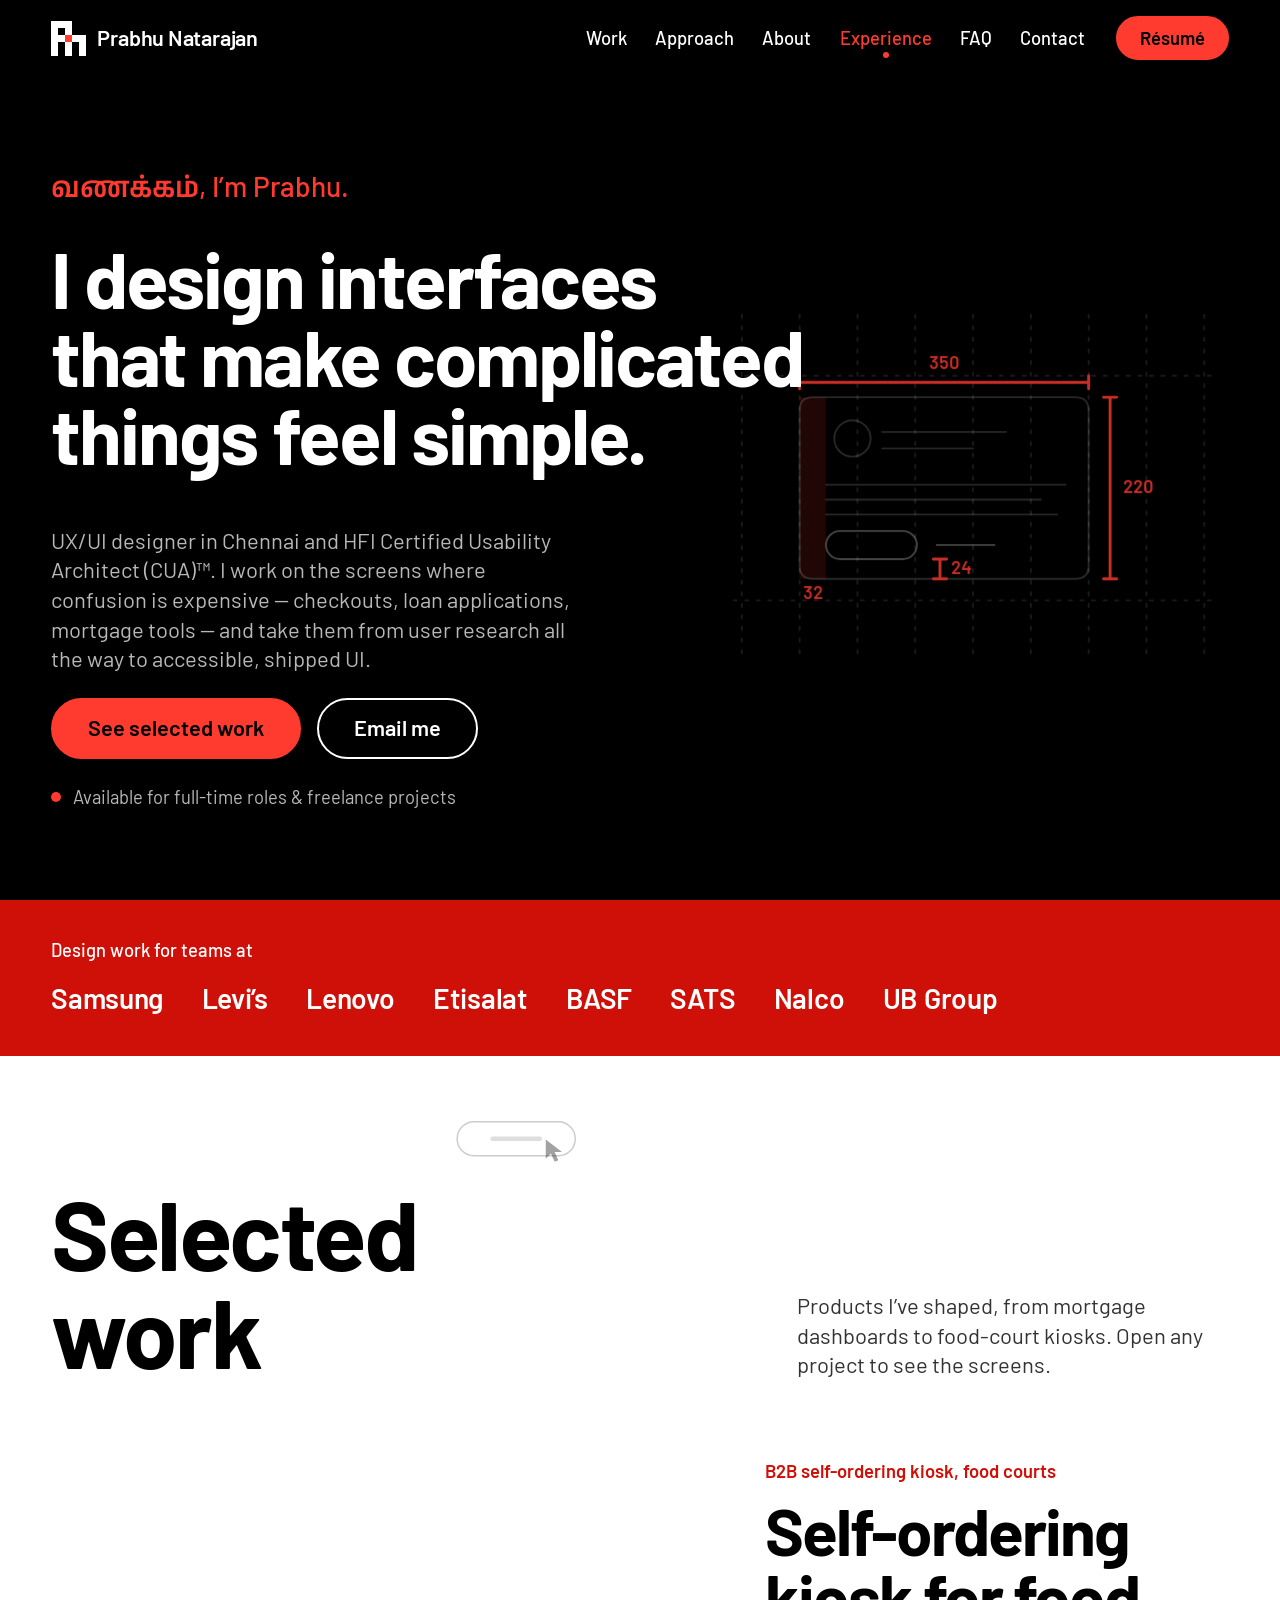
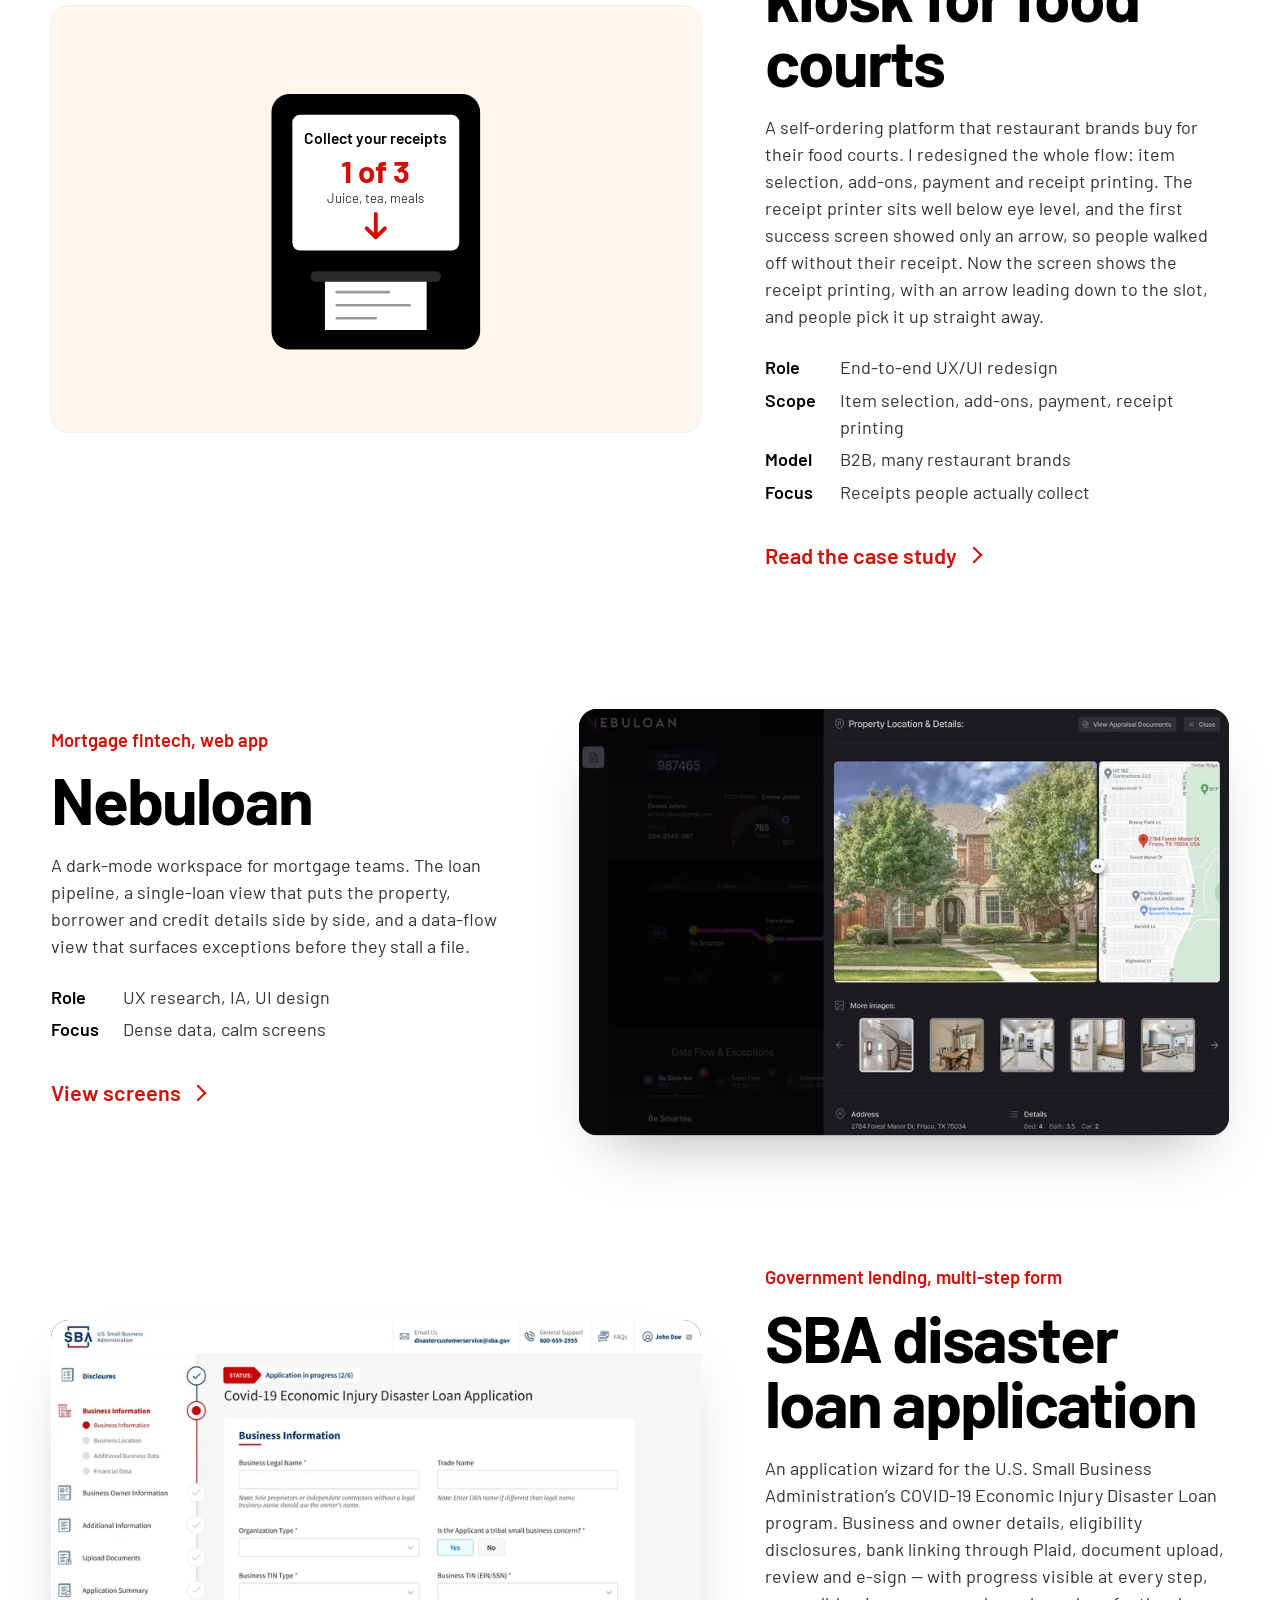
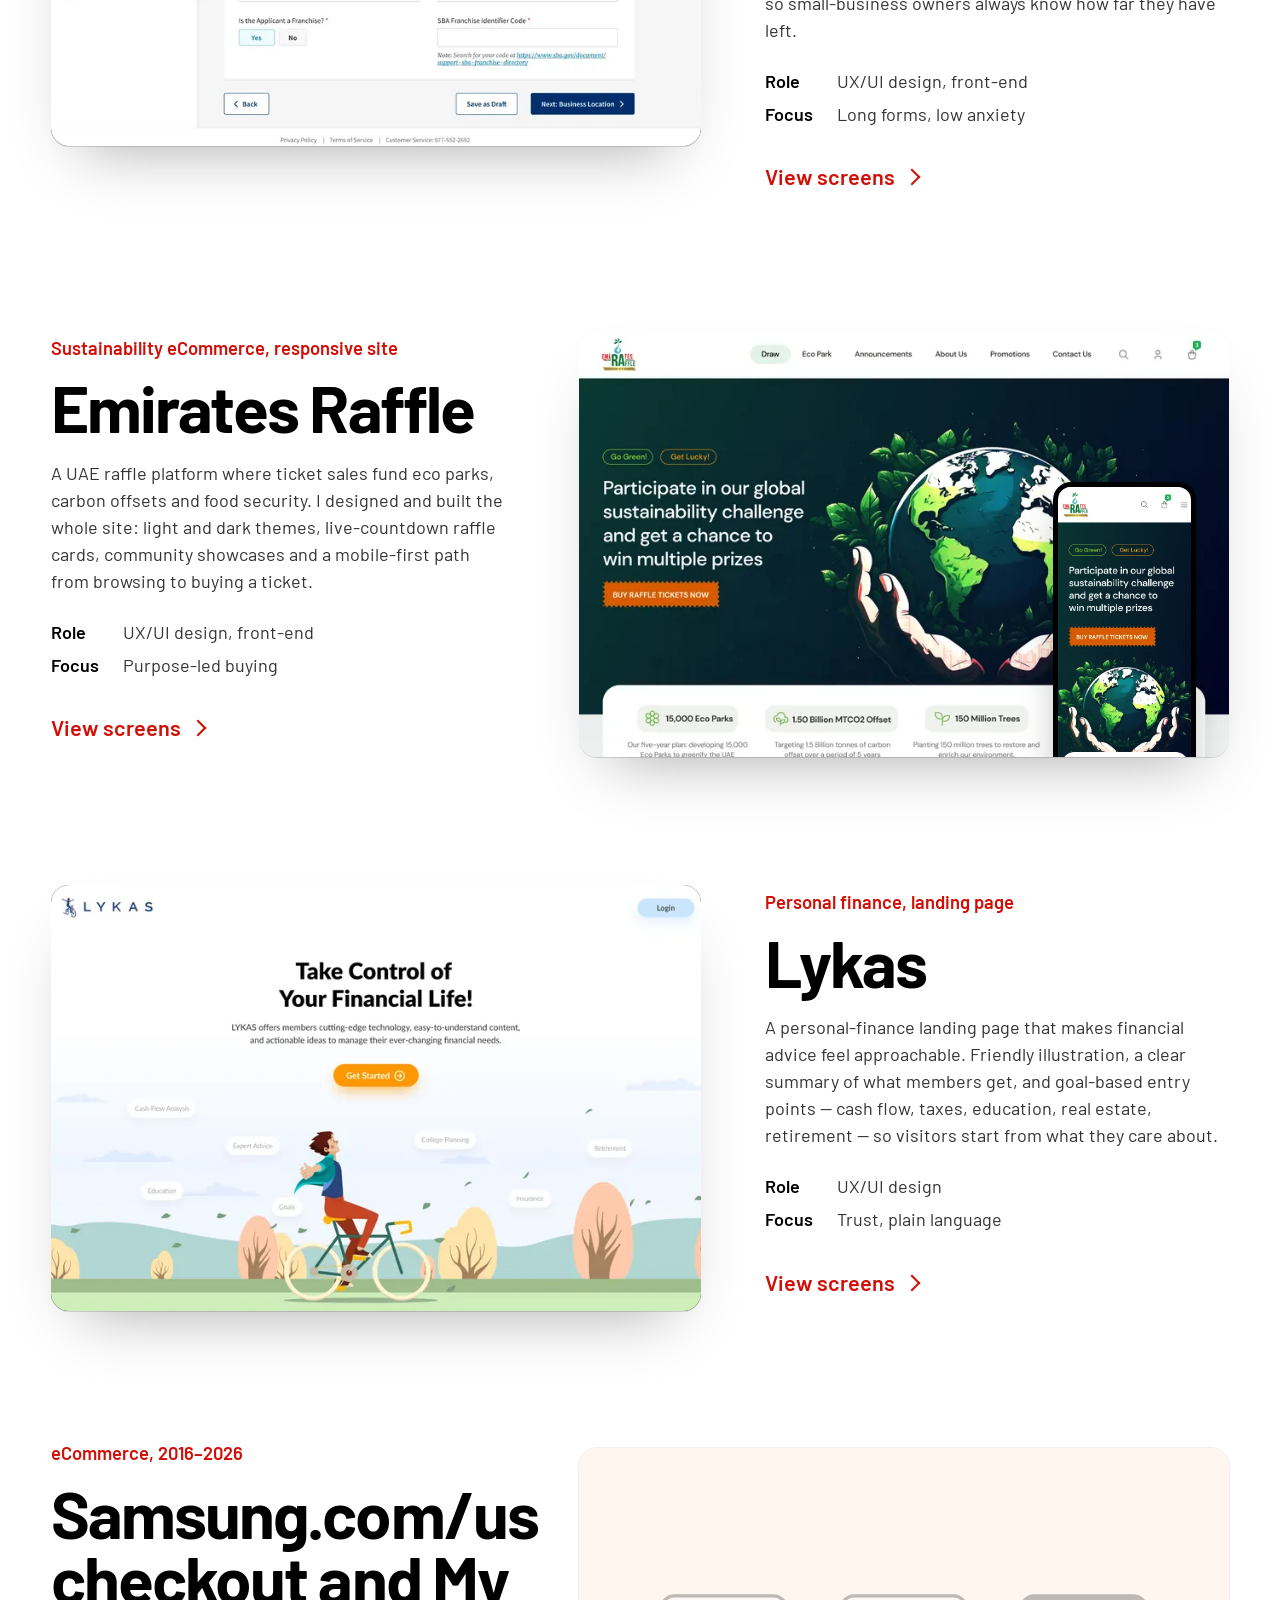
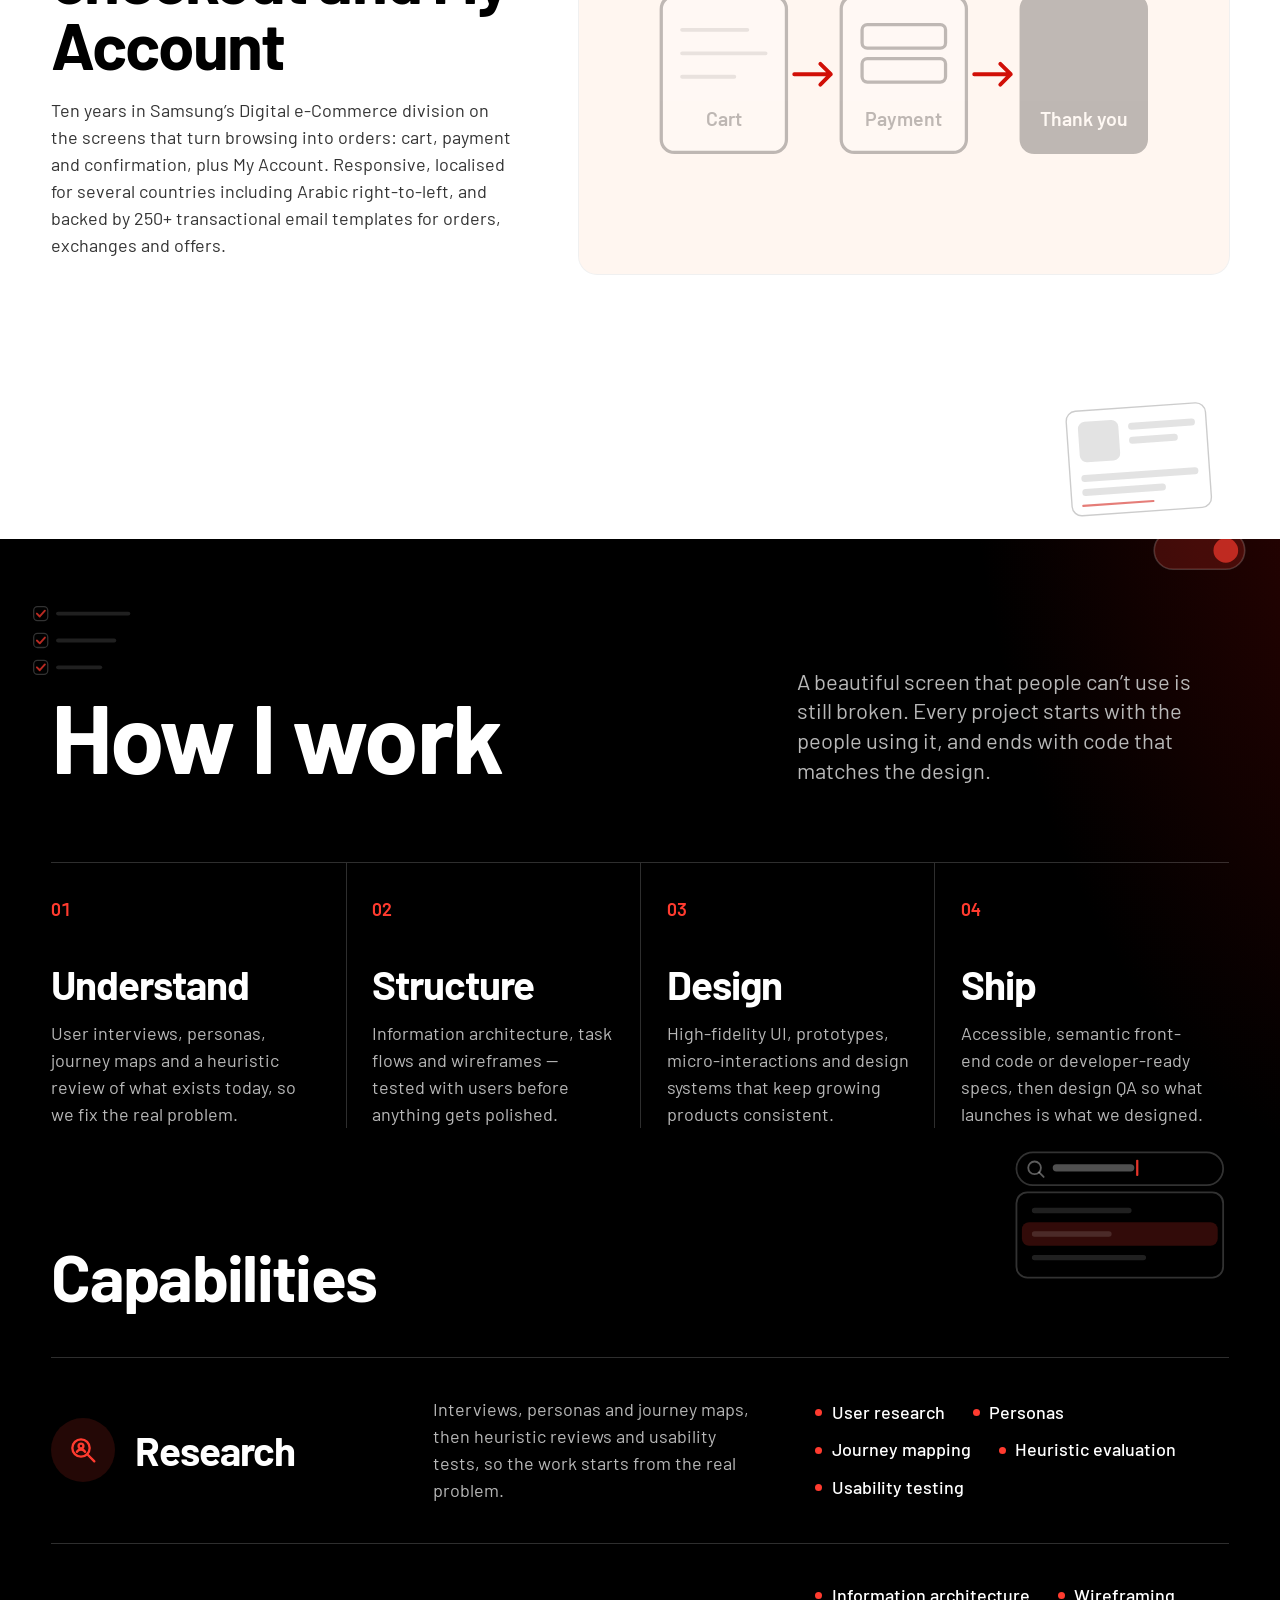
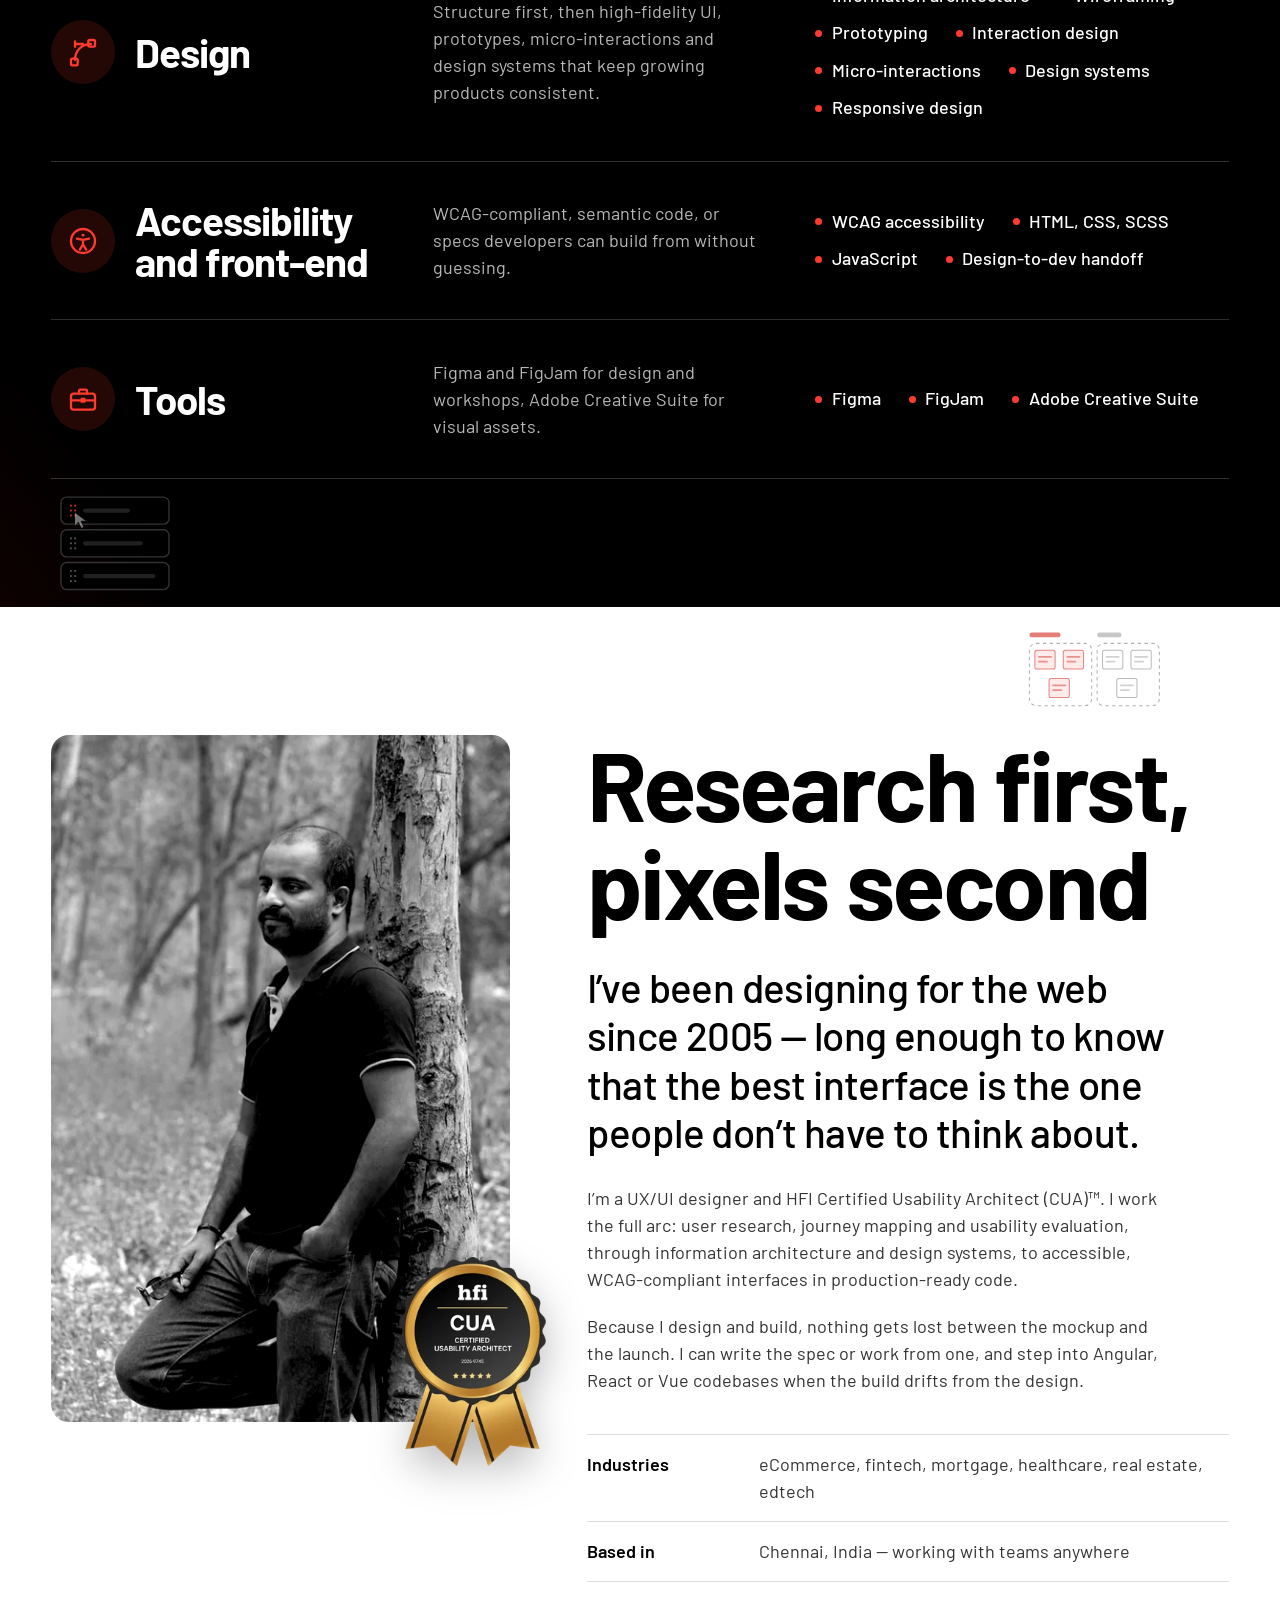
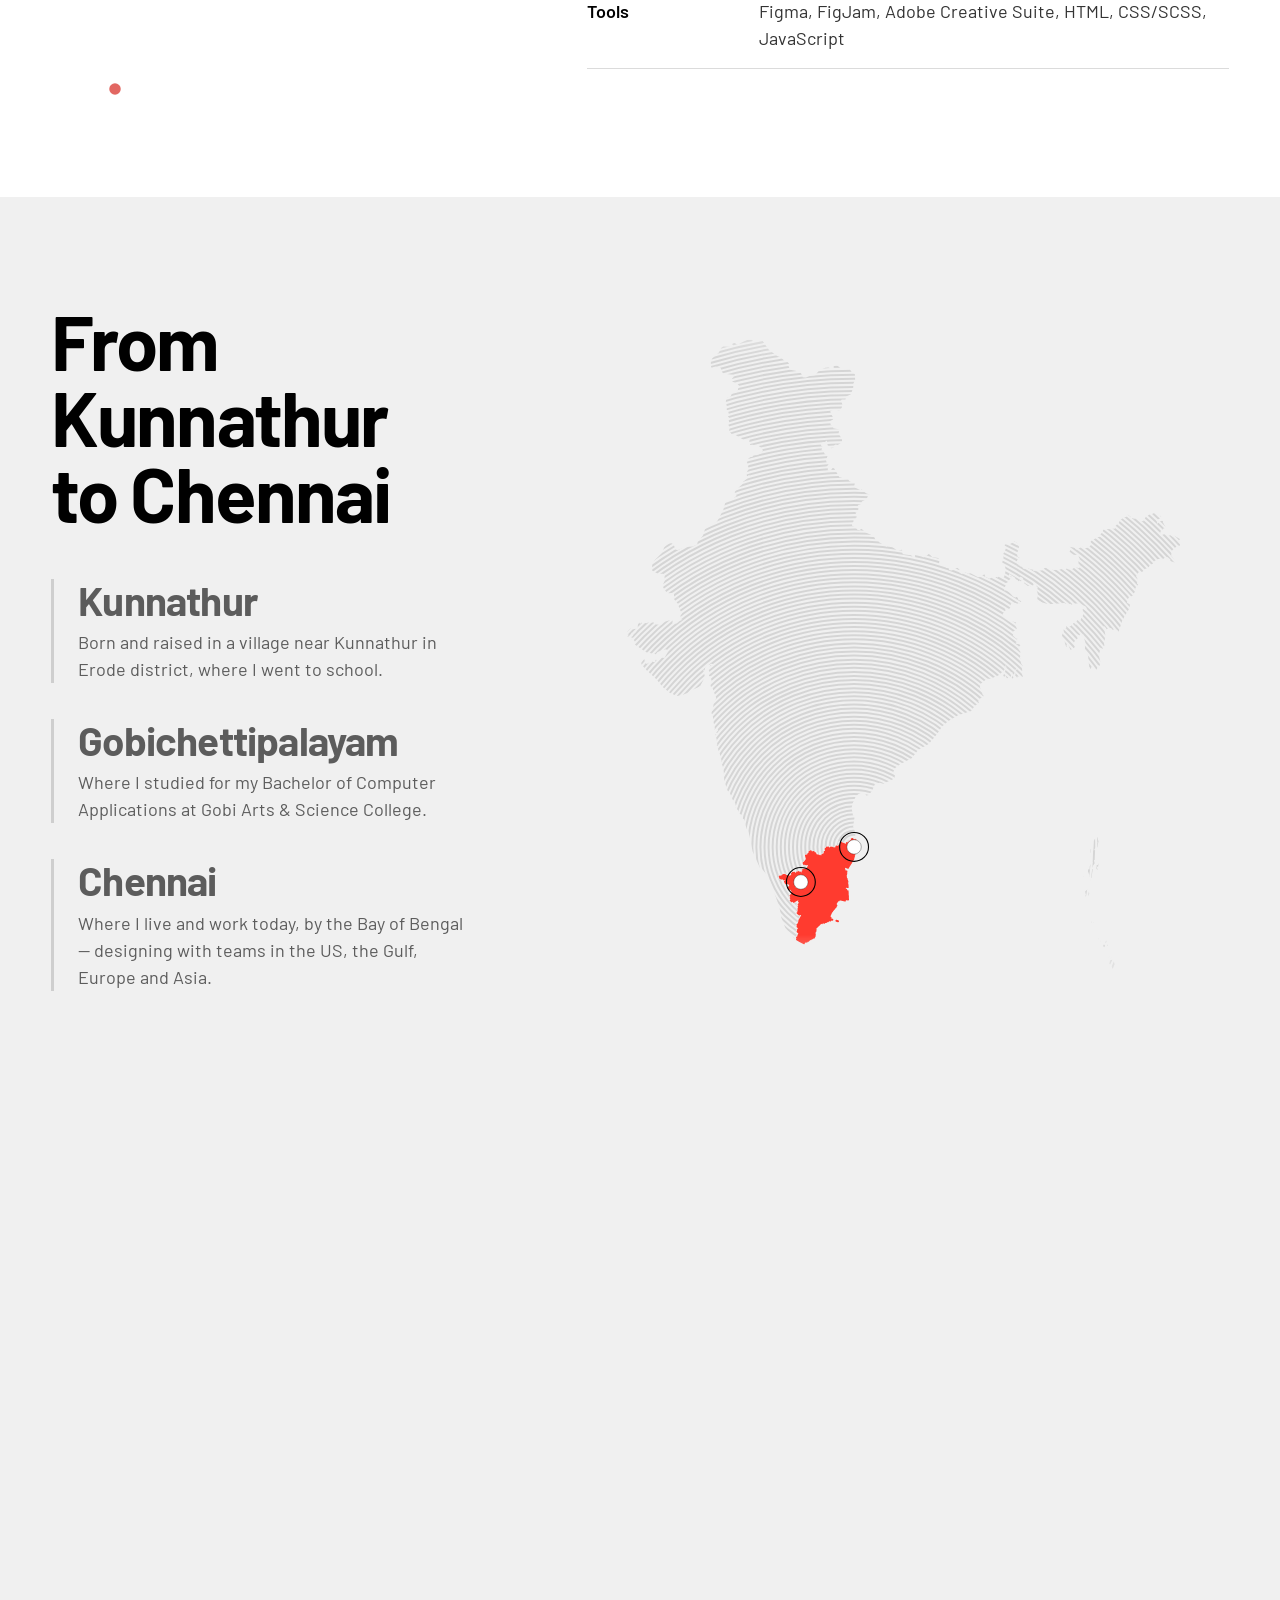
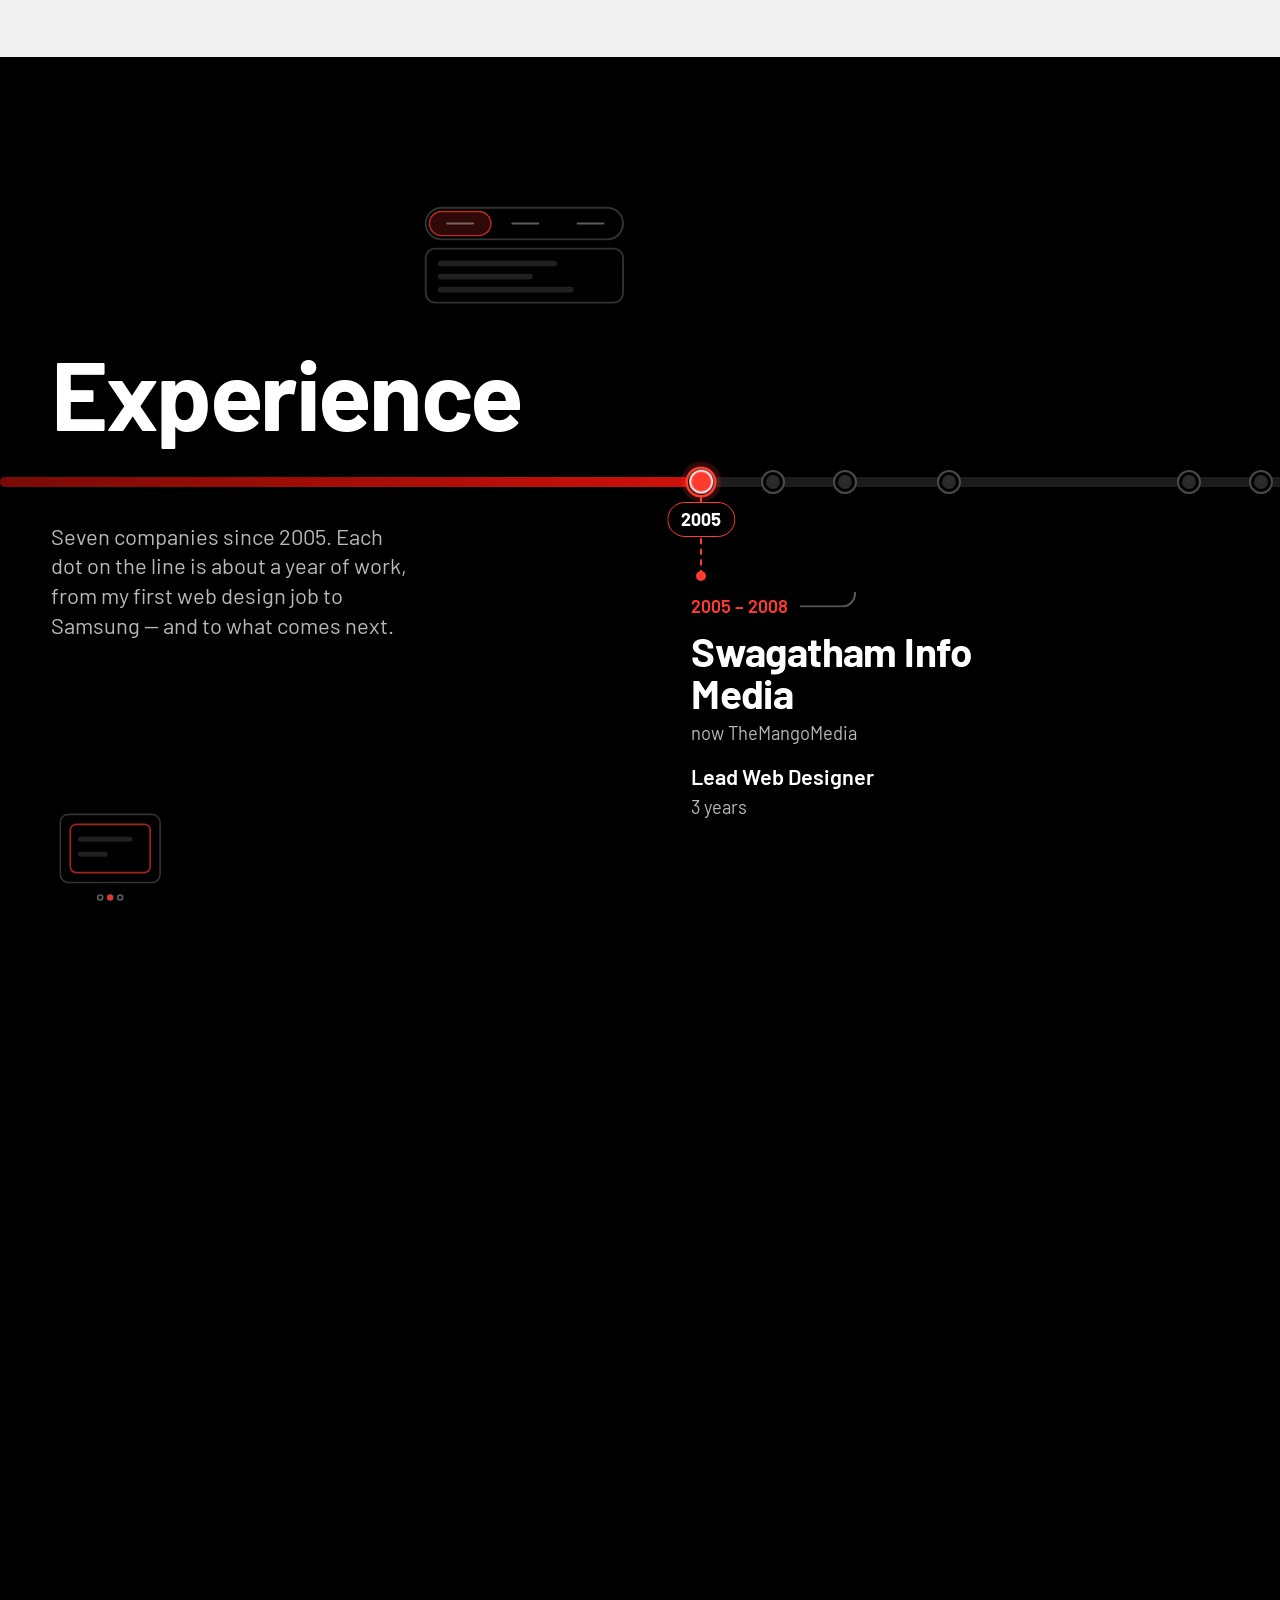
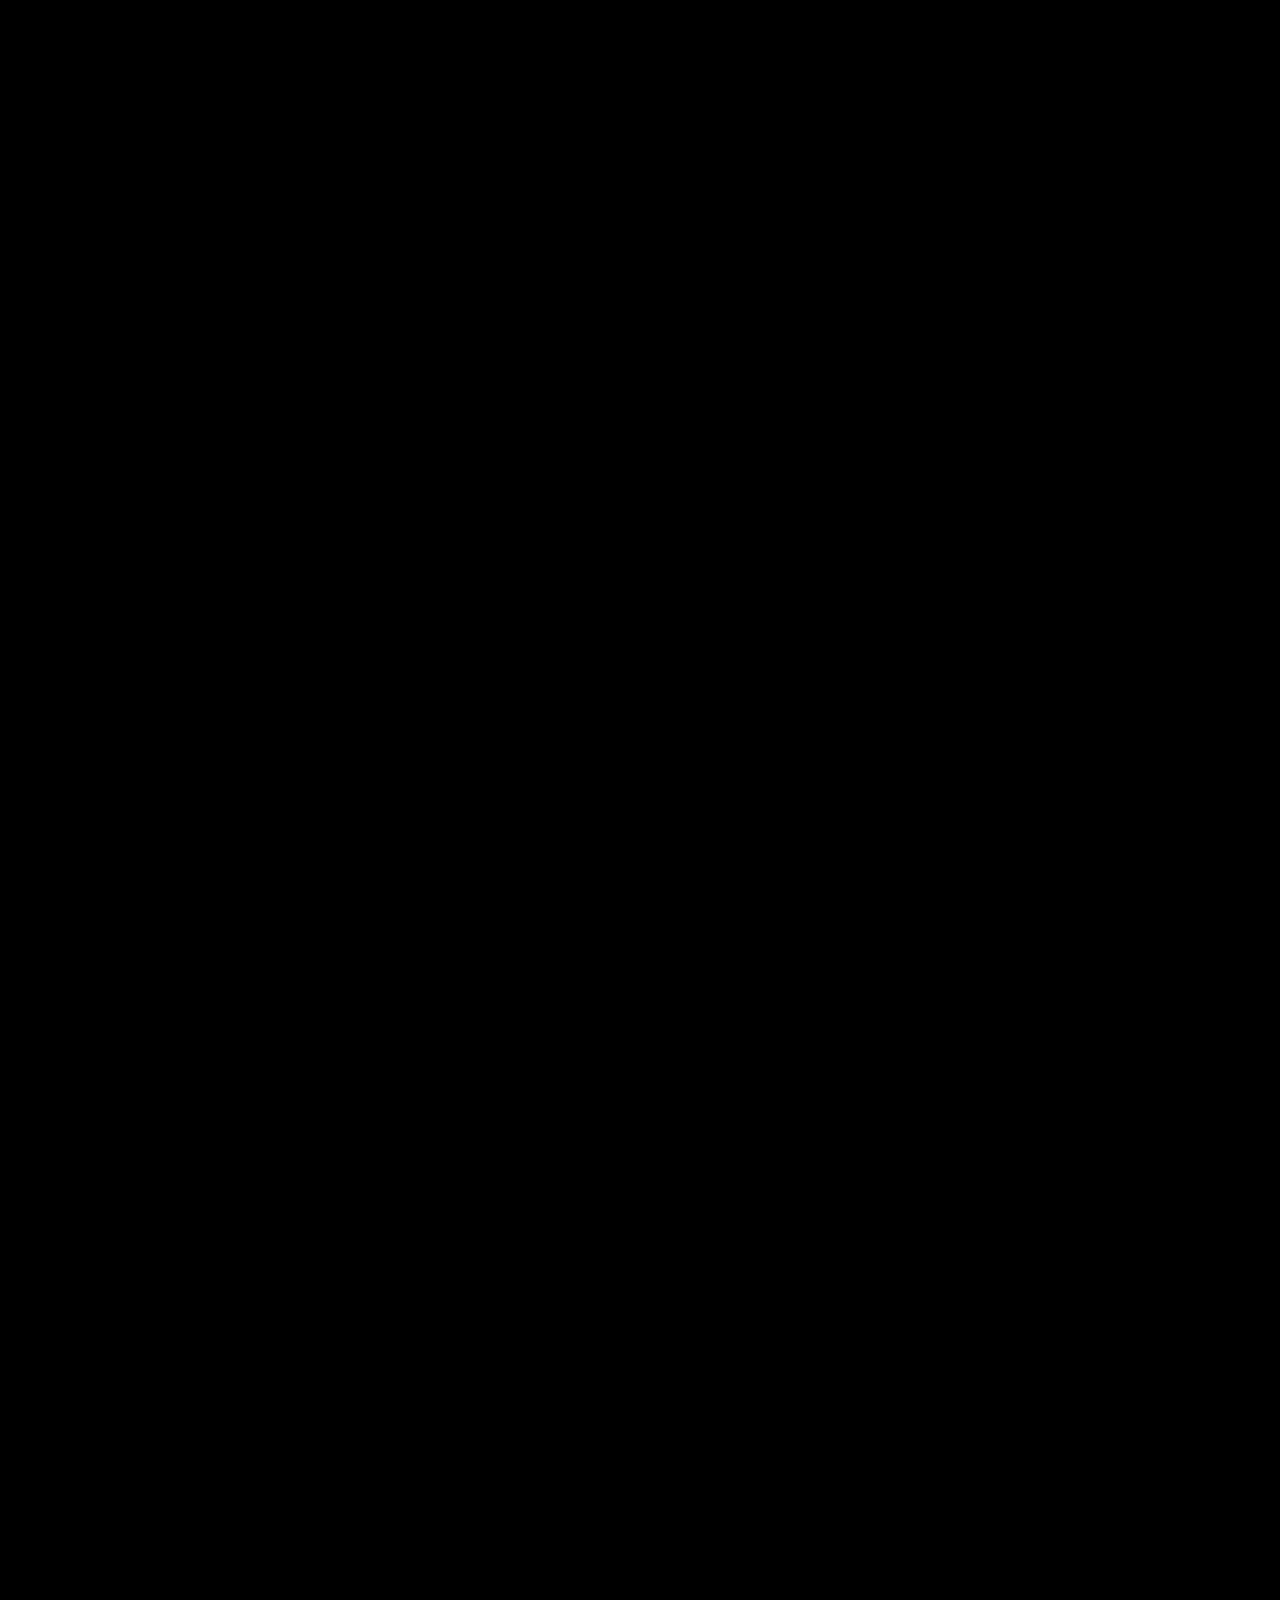
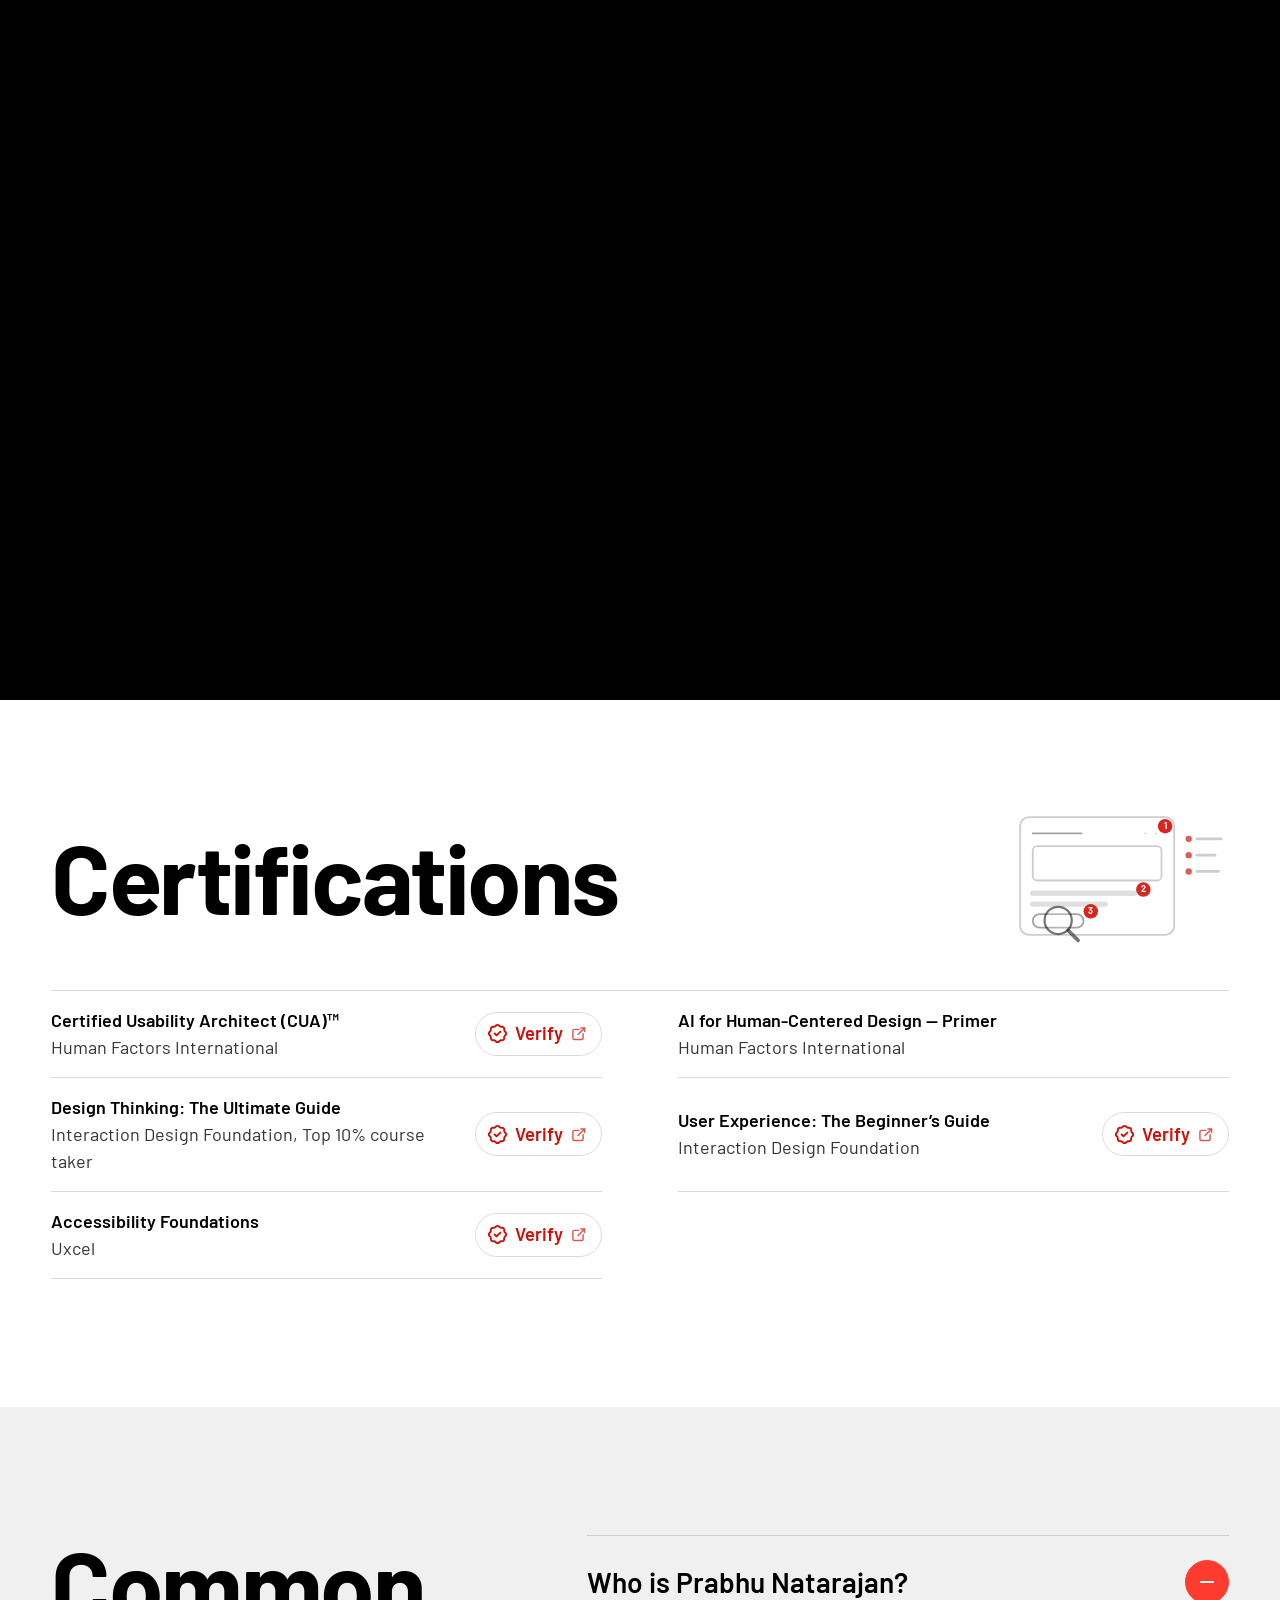
==== commit 84b4043d: "ANimations moved bit inside ANimations moved bit inside" ====
--- a/index.html
+++ b/index.html
@@ -35,7 +35,7 @@
 
 <link rel="preload" href="assets/fonts/barlow-700.woff2" as="font" type="font/woff2" crossorigin>
 <link rel="preload" href="assets/fonts/barlow-400.woff2" as="font" type="font/woff2" crossorigin>
-<link rel="stylesheet" href="assets/css/style.css?v=20261123n">
+<link rel="stylesheet" href="assets/css/style.css?v=20261123o">
 <script>document.documentElement.classList.replace('no-js','js')</script>
 
 <script type="application/ld+json">
--- a/assets/css/style.css
+++ b/assets/css/style.css
@@ -1229,7 +1229,7 @@
 }
 
 /* ---------- About: affinity mapping (sticky notes sort into two themes) ---------- */
-.abstract--about .ux--affinity{width:min(12vw,160px);right:4vw;top:1.5rem;translate:none}
+.abstract--about .ux--affinity{width:min(11vw,150px);right:calc(var(--gutter) + 5vw);top:.75rem;translate:none}
 .ux-note{transform-origin:center}
 .ux-note rect{fill:var(--white);stroke:var(--ab);stroke-width:1.5;stroke-opacity:.3}
 .ux-note path{fill:none;stroke:var(--ab);stroke-width:2.5;stroke-linecap:round;opacity:.2}
@@ -1250,7 +1250,7 @@
 }
 @keyframes ux-cluster{0%,40%{opacity:0}48%,78%{opacity:.35}86%,100%{opacity:0}}
 @keyframes ux-theme{0%,46%{transform:scaleX(0)}54%,78%{transform:scaleX(1)}86%,100%{transform:scaleX(0)}}
-@media (max-width:860px){.abstract--about .ux--affinity{width:26vw;right:var(--gutter,1.25rem);top:.5rem}}
+@media (max-width:860px){.abstract--about .ux--affinity{width:26vw;right:calc(var(--gutter) + 5vw);top:.5rem}}
 
 /* ---------- Experience: flat black background, two UX animations in the intro column ---------- */
 .career__frame{background:#000}
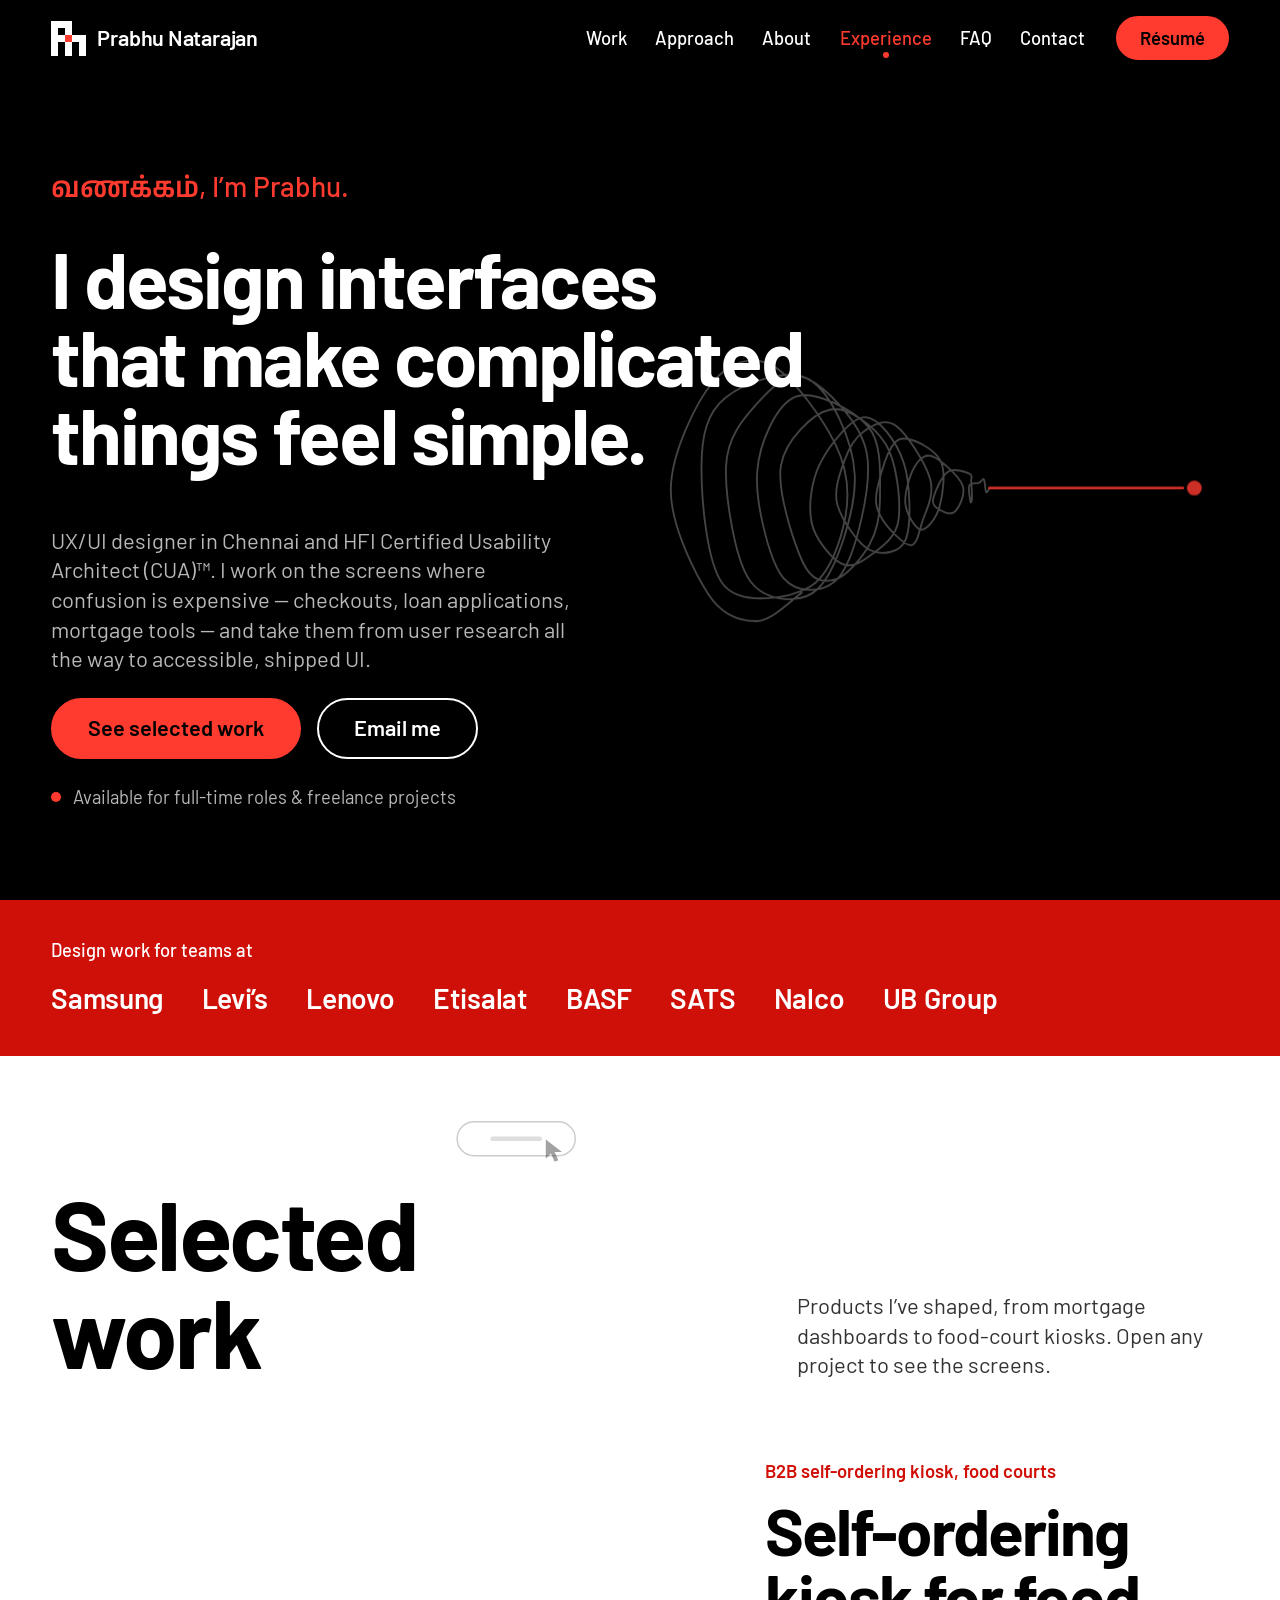
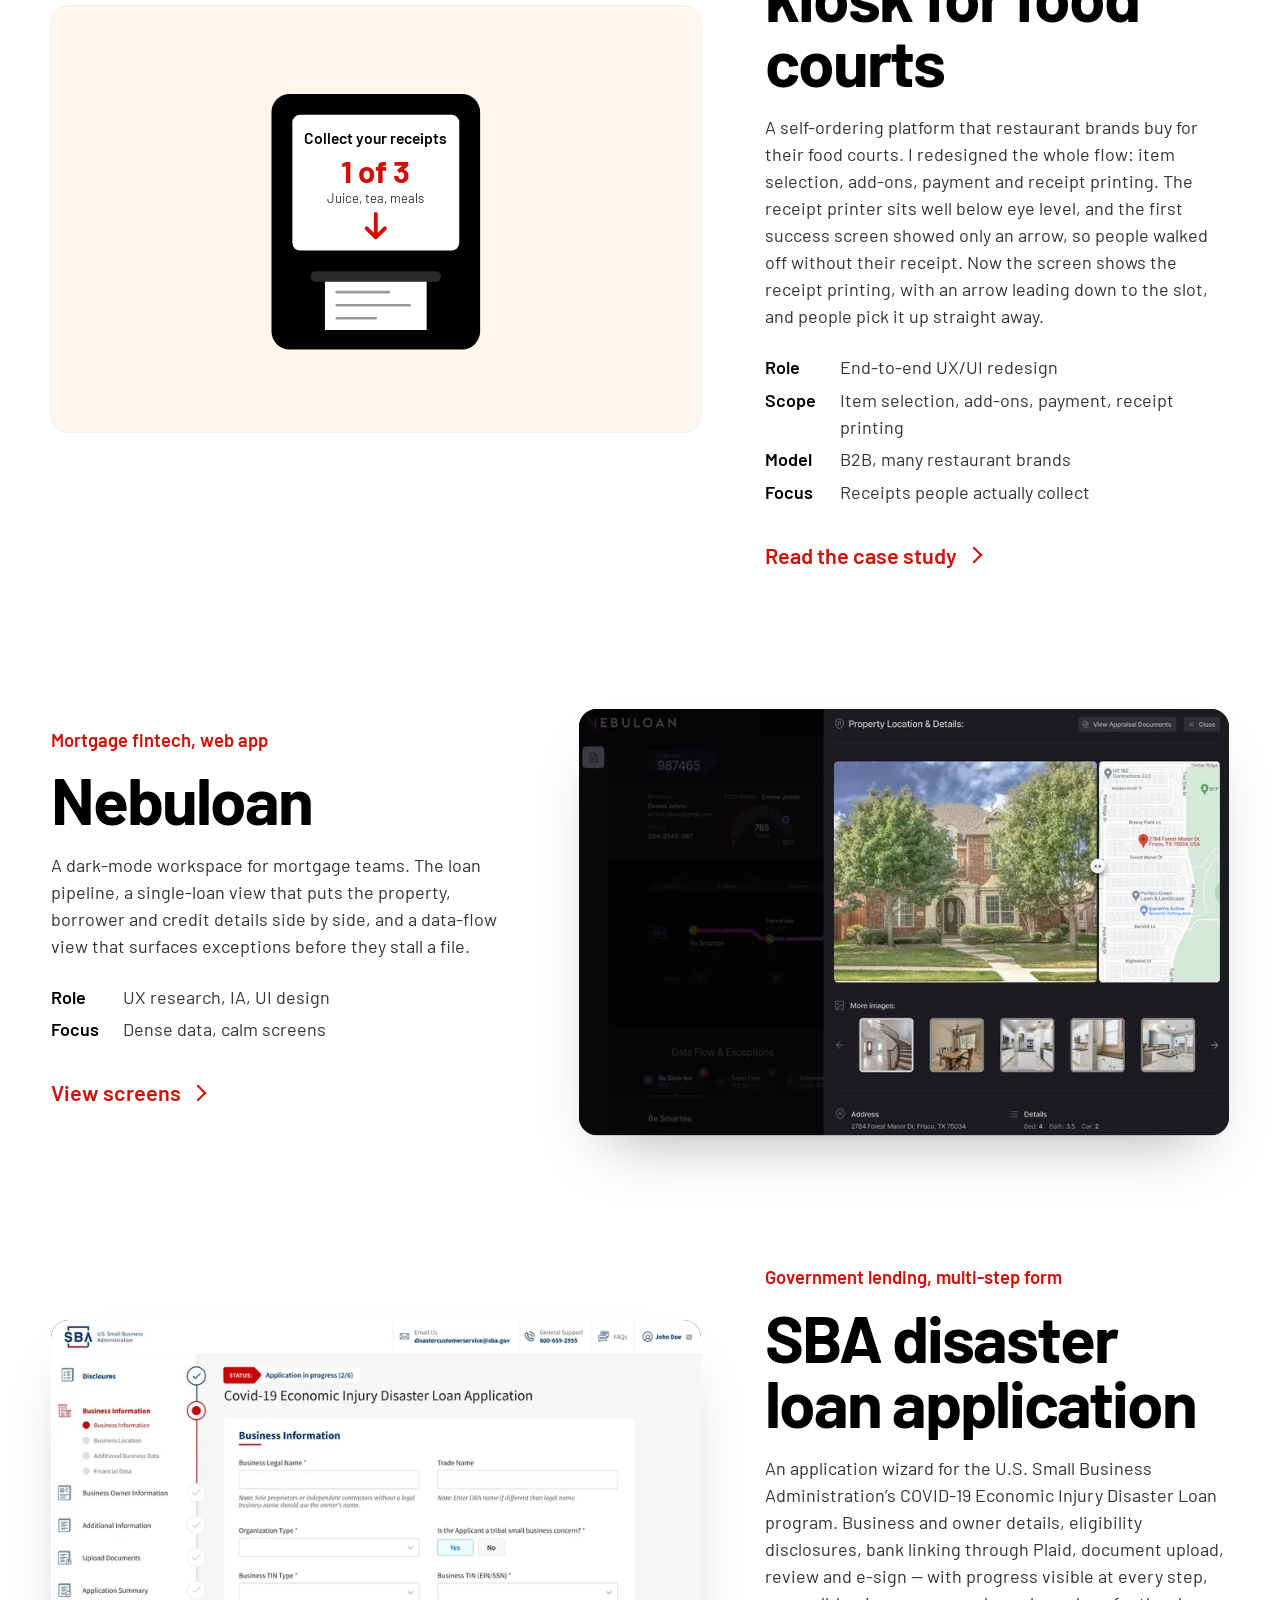
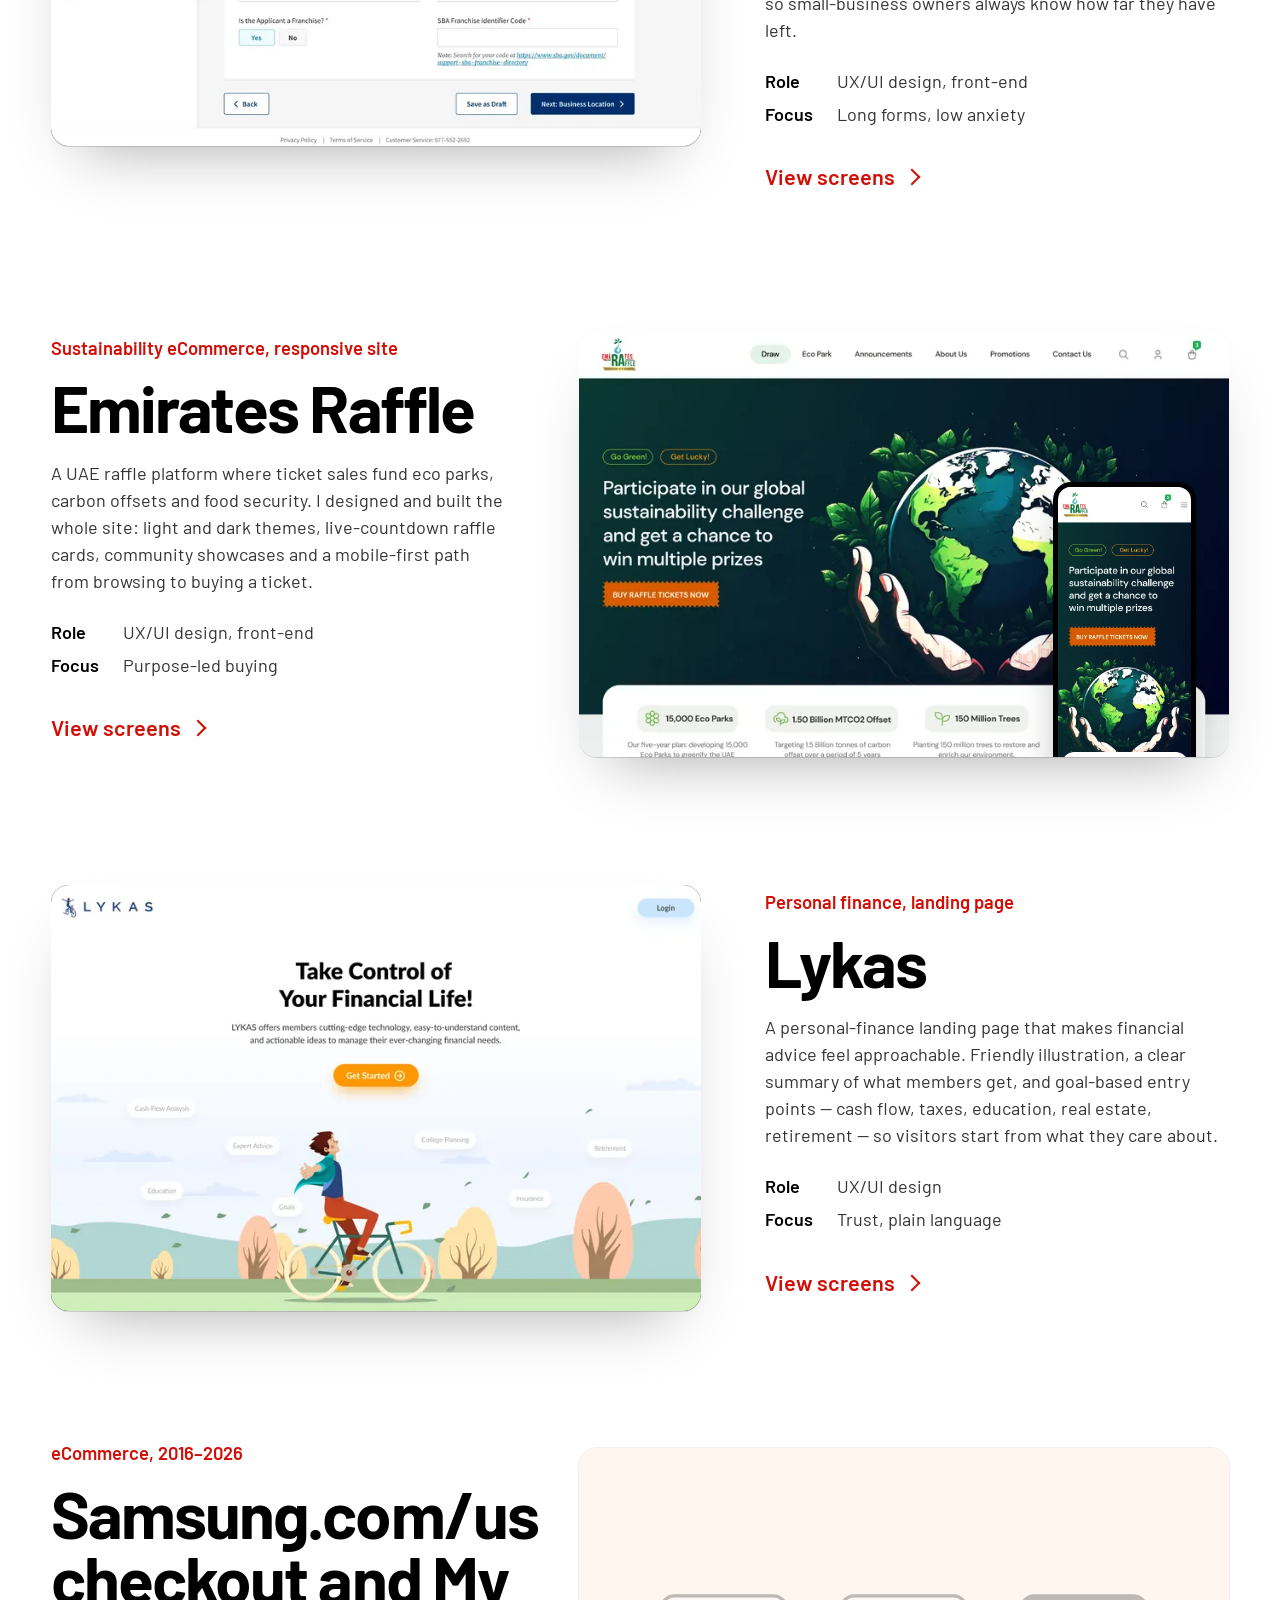
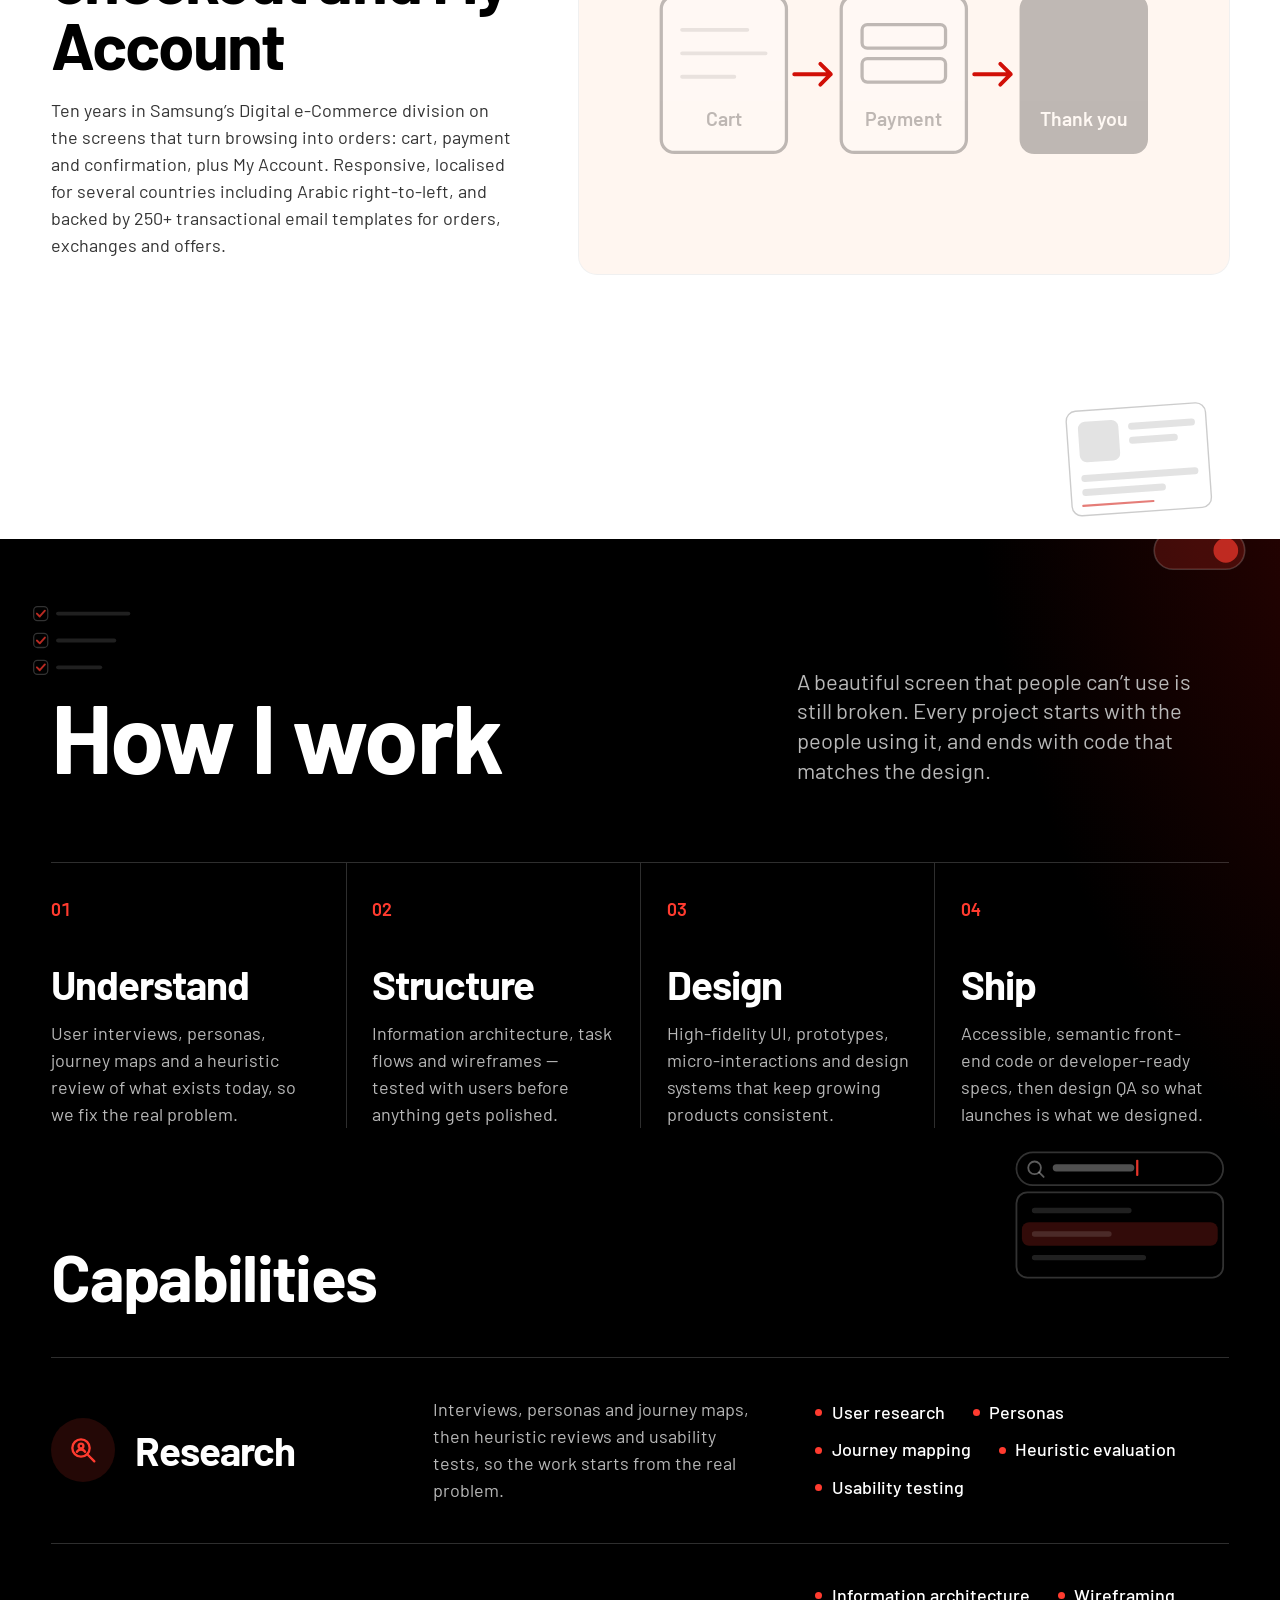
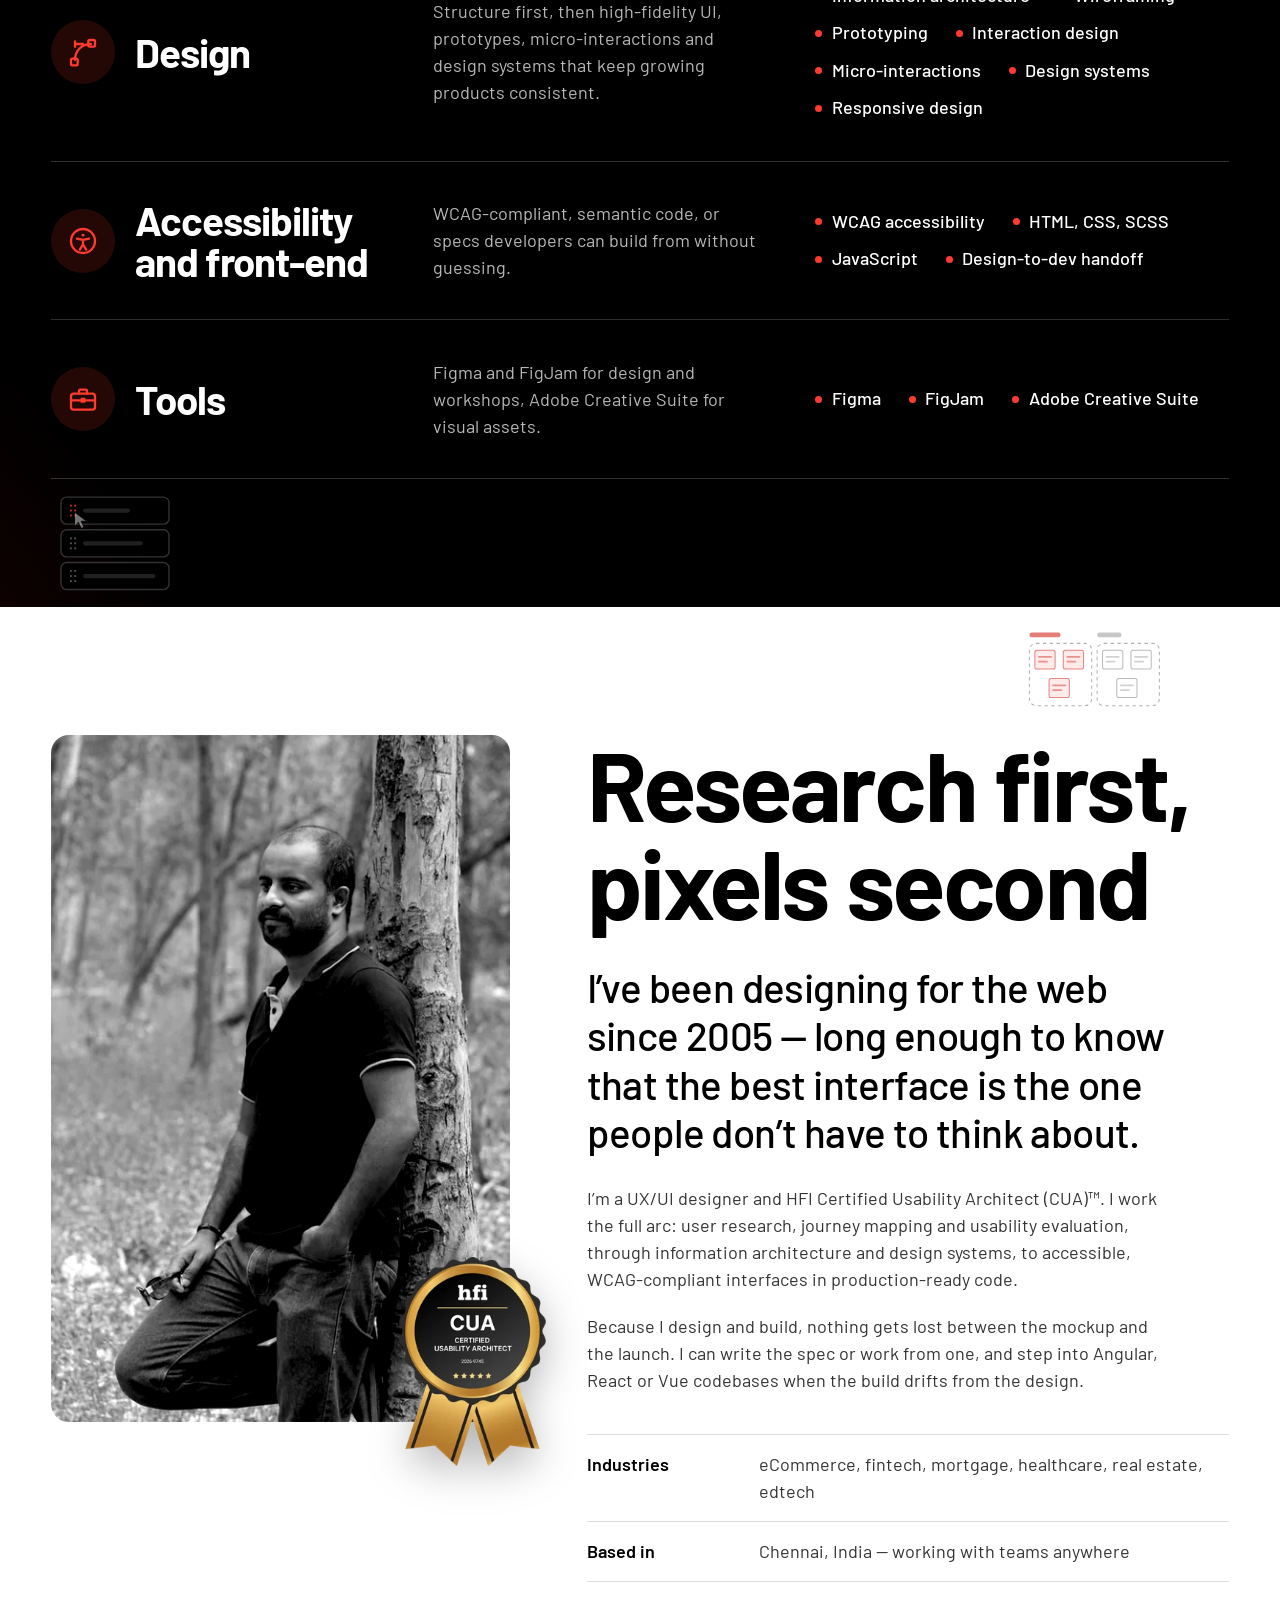
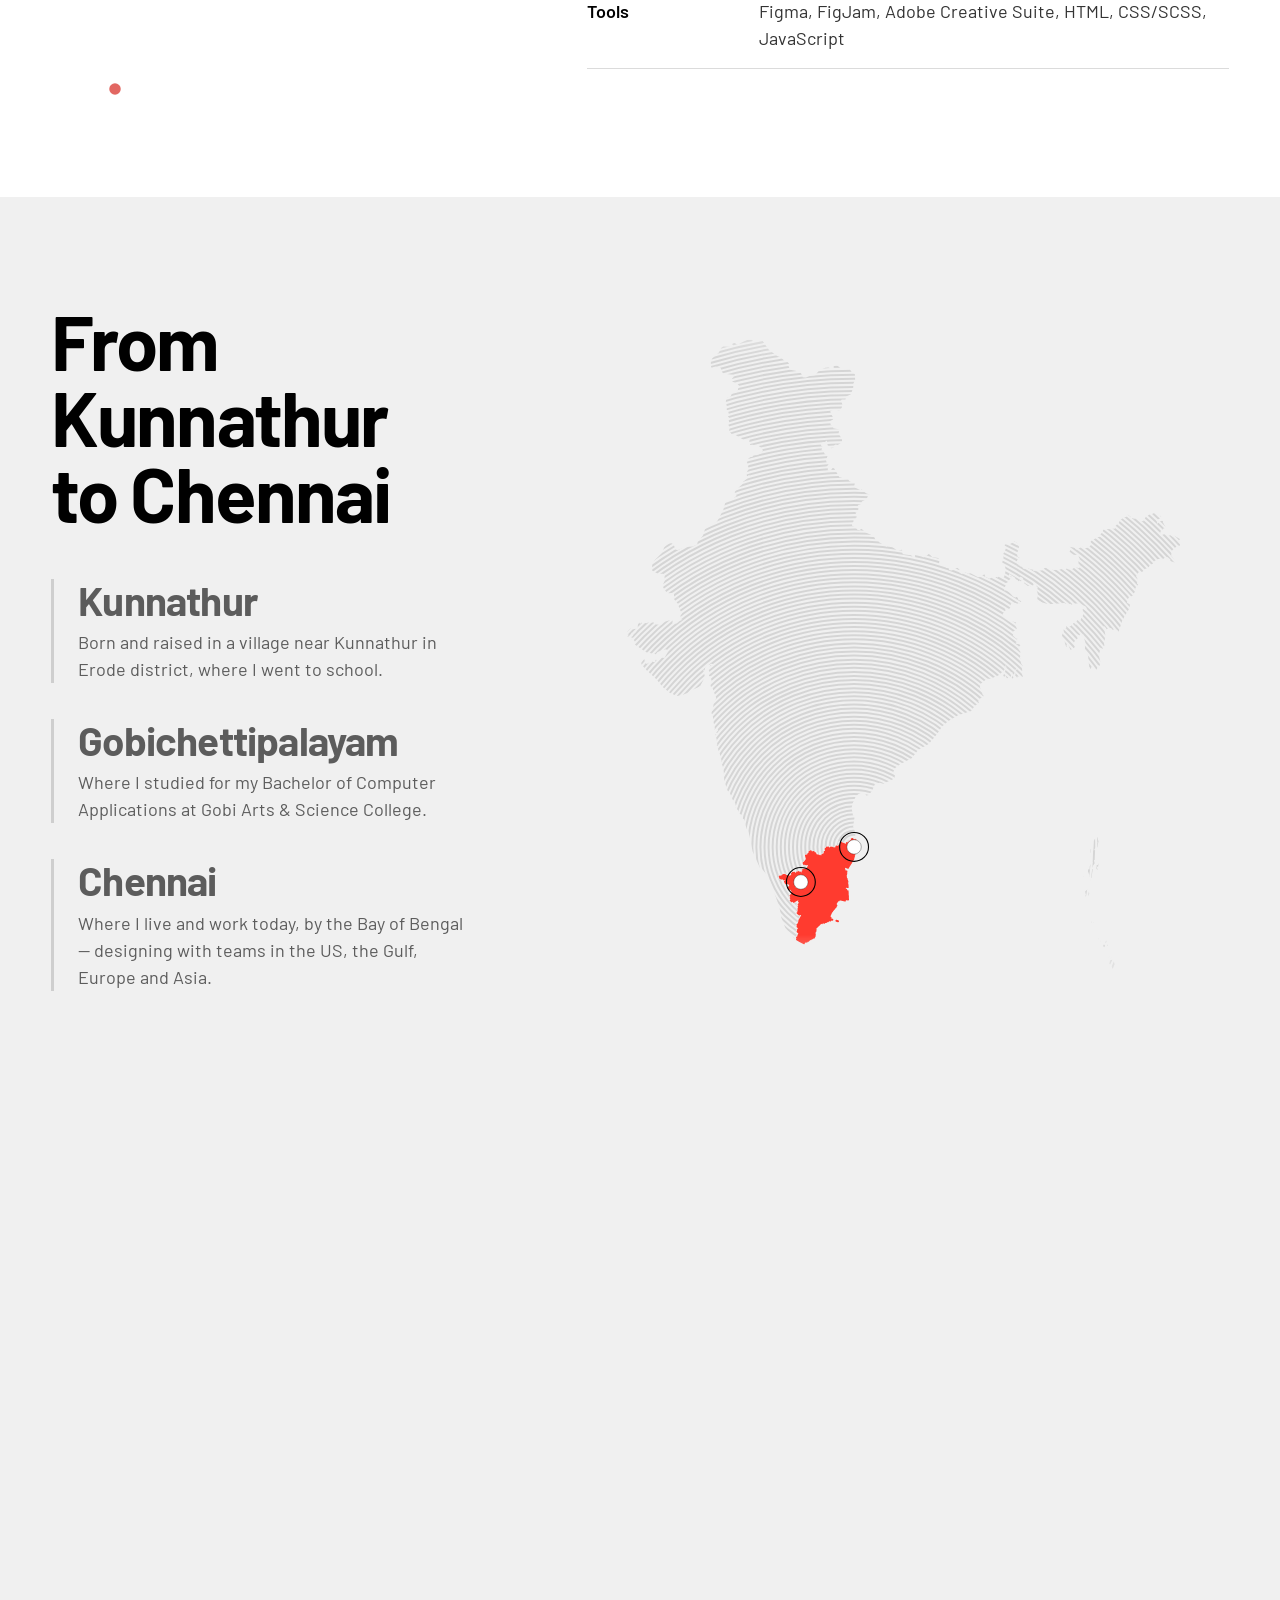
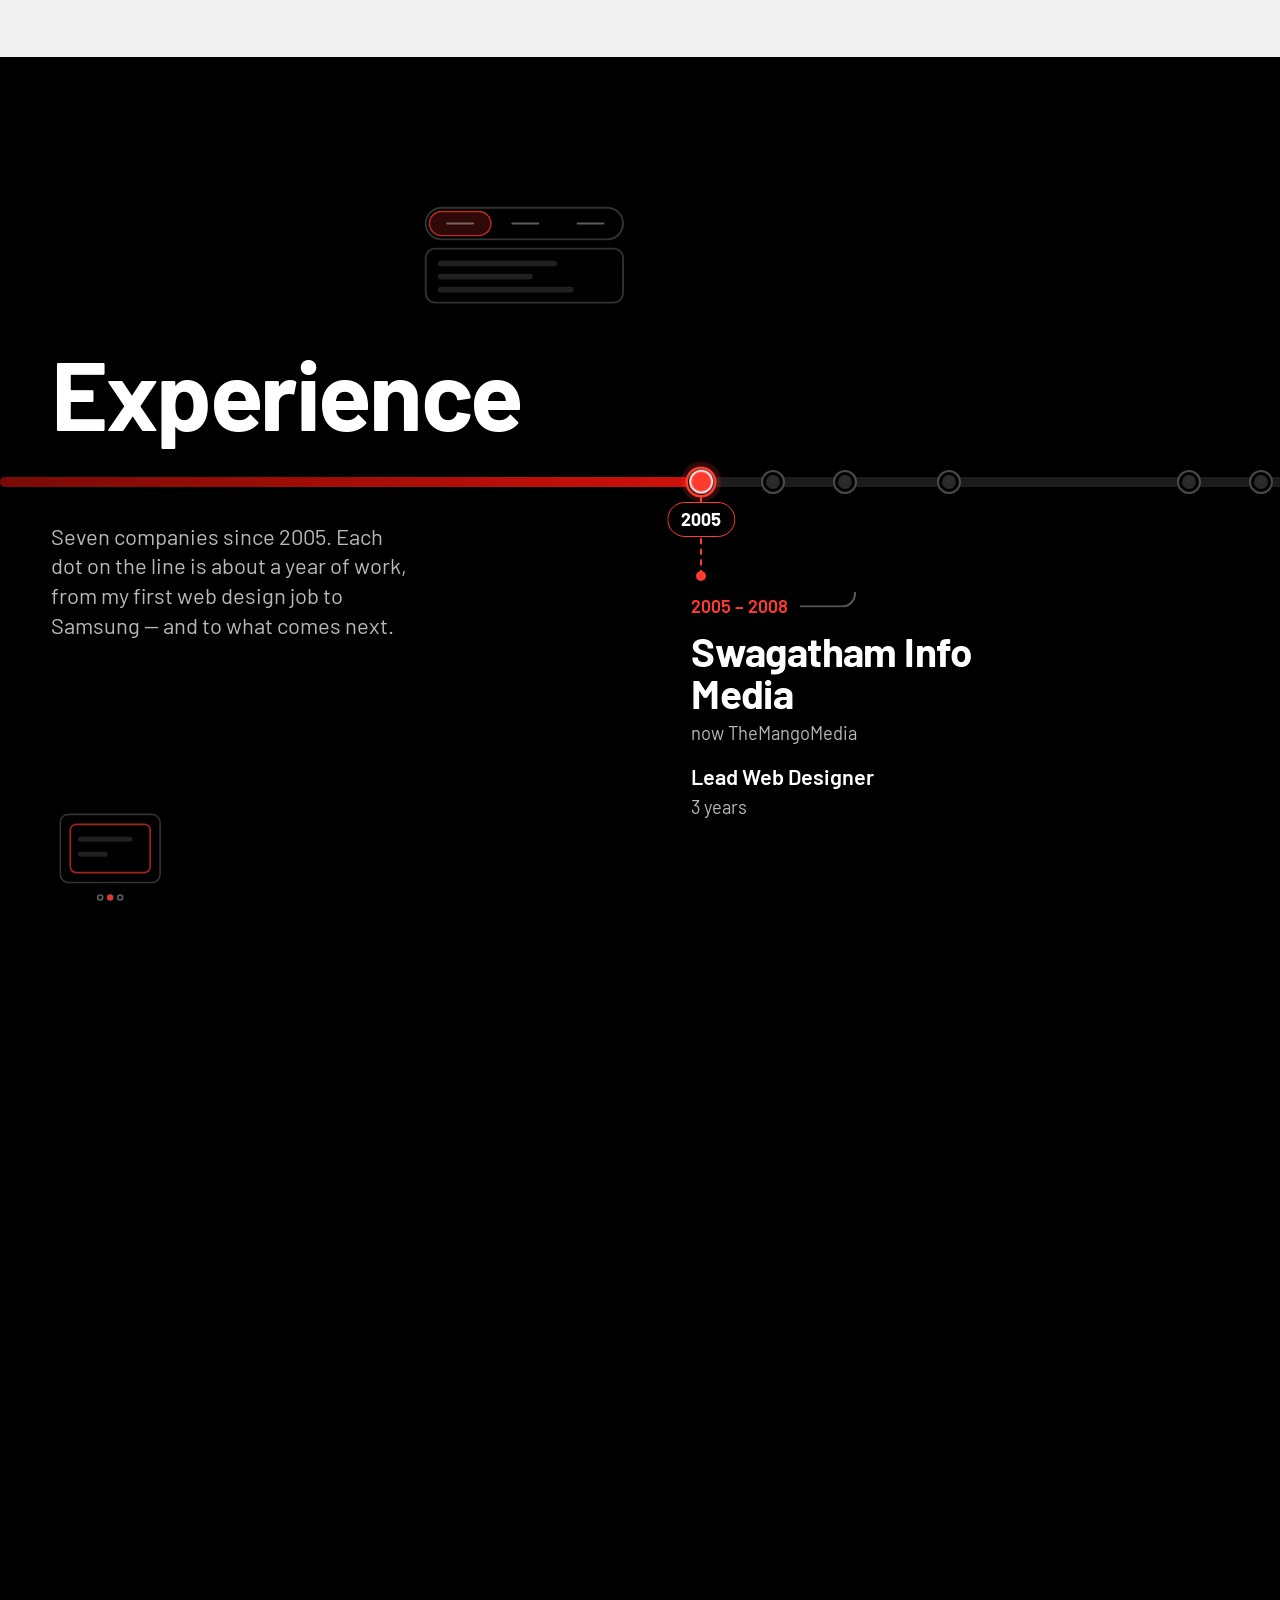
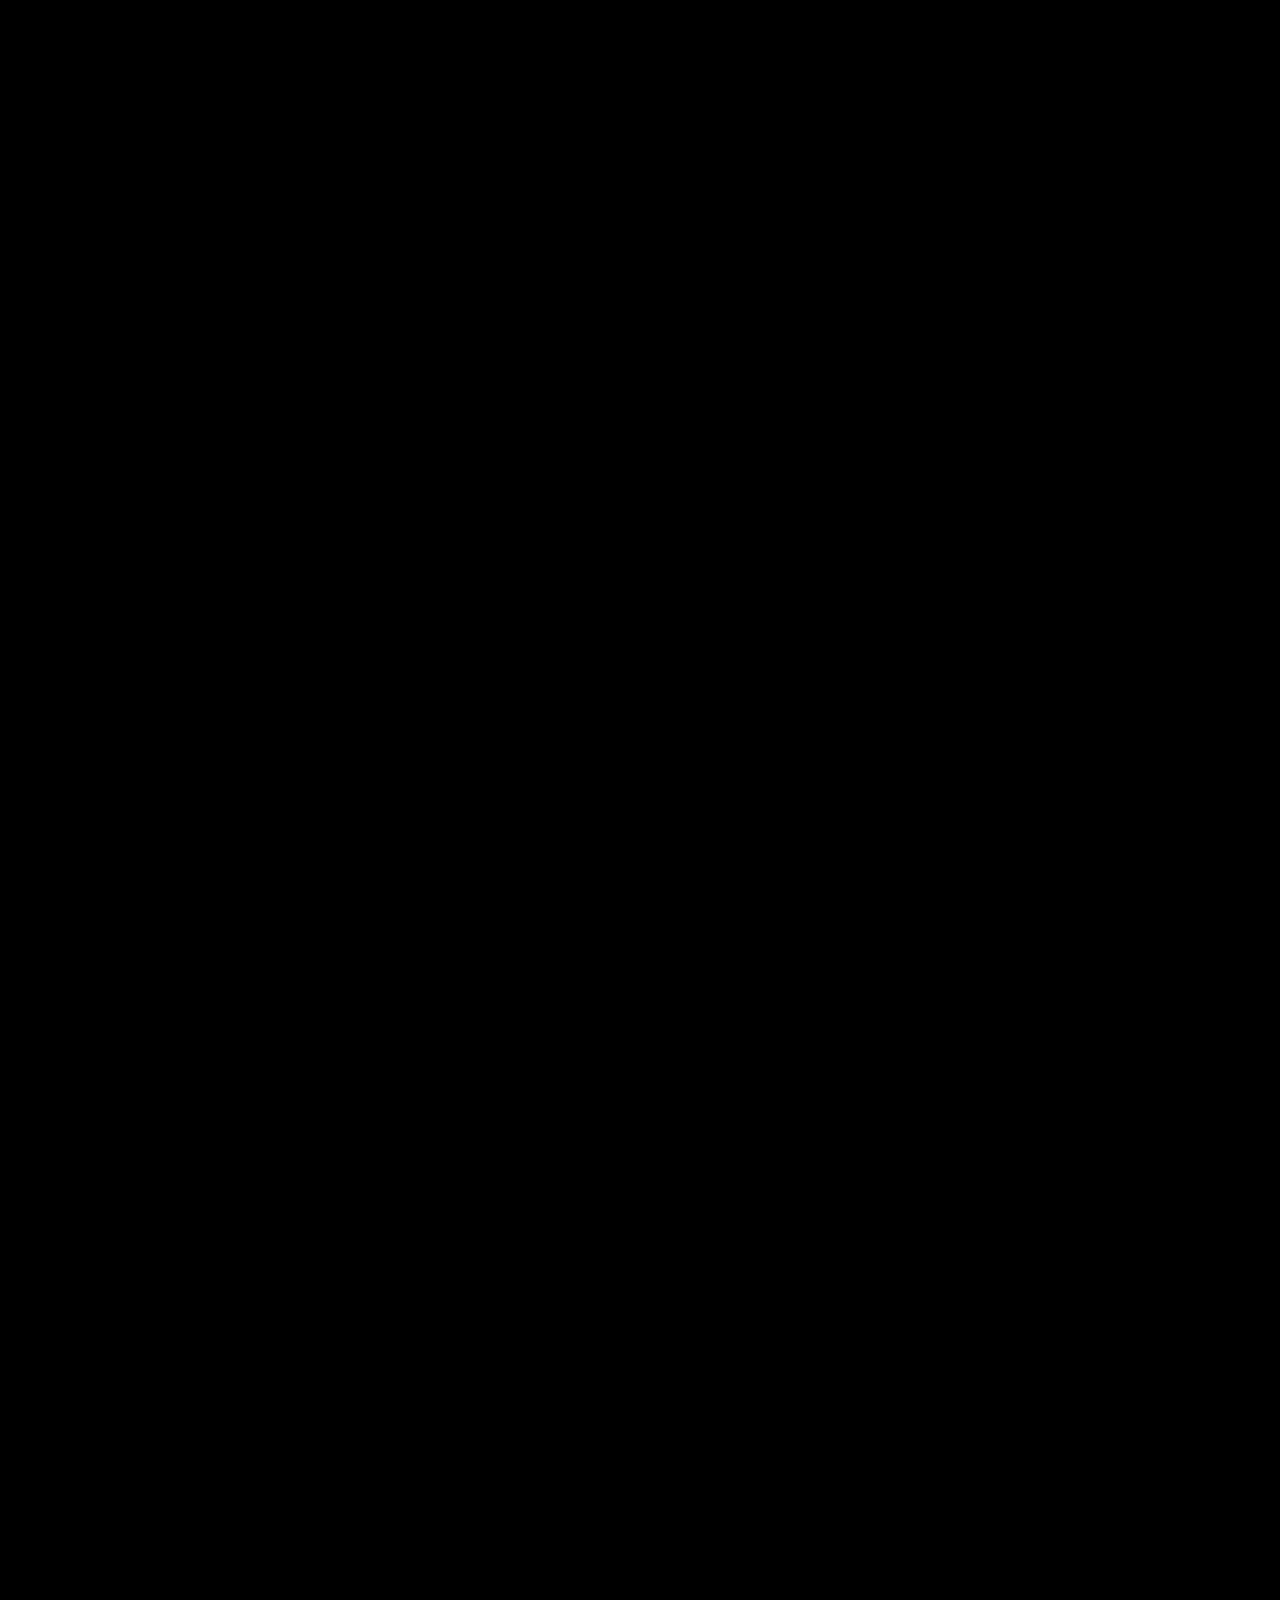
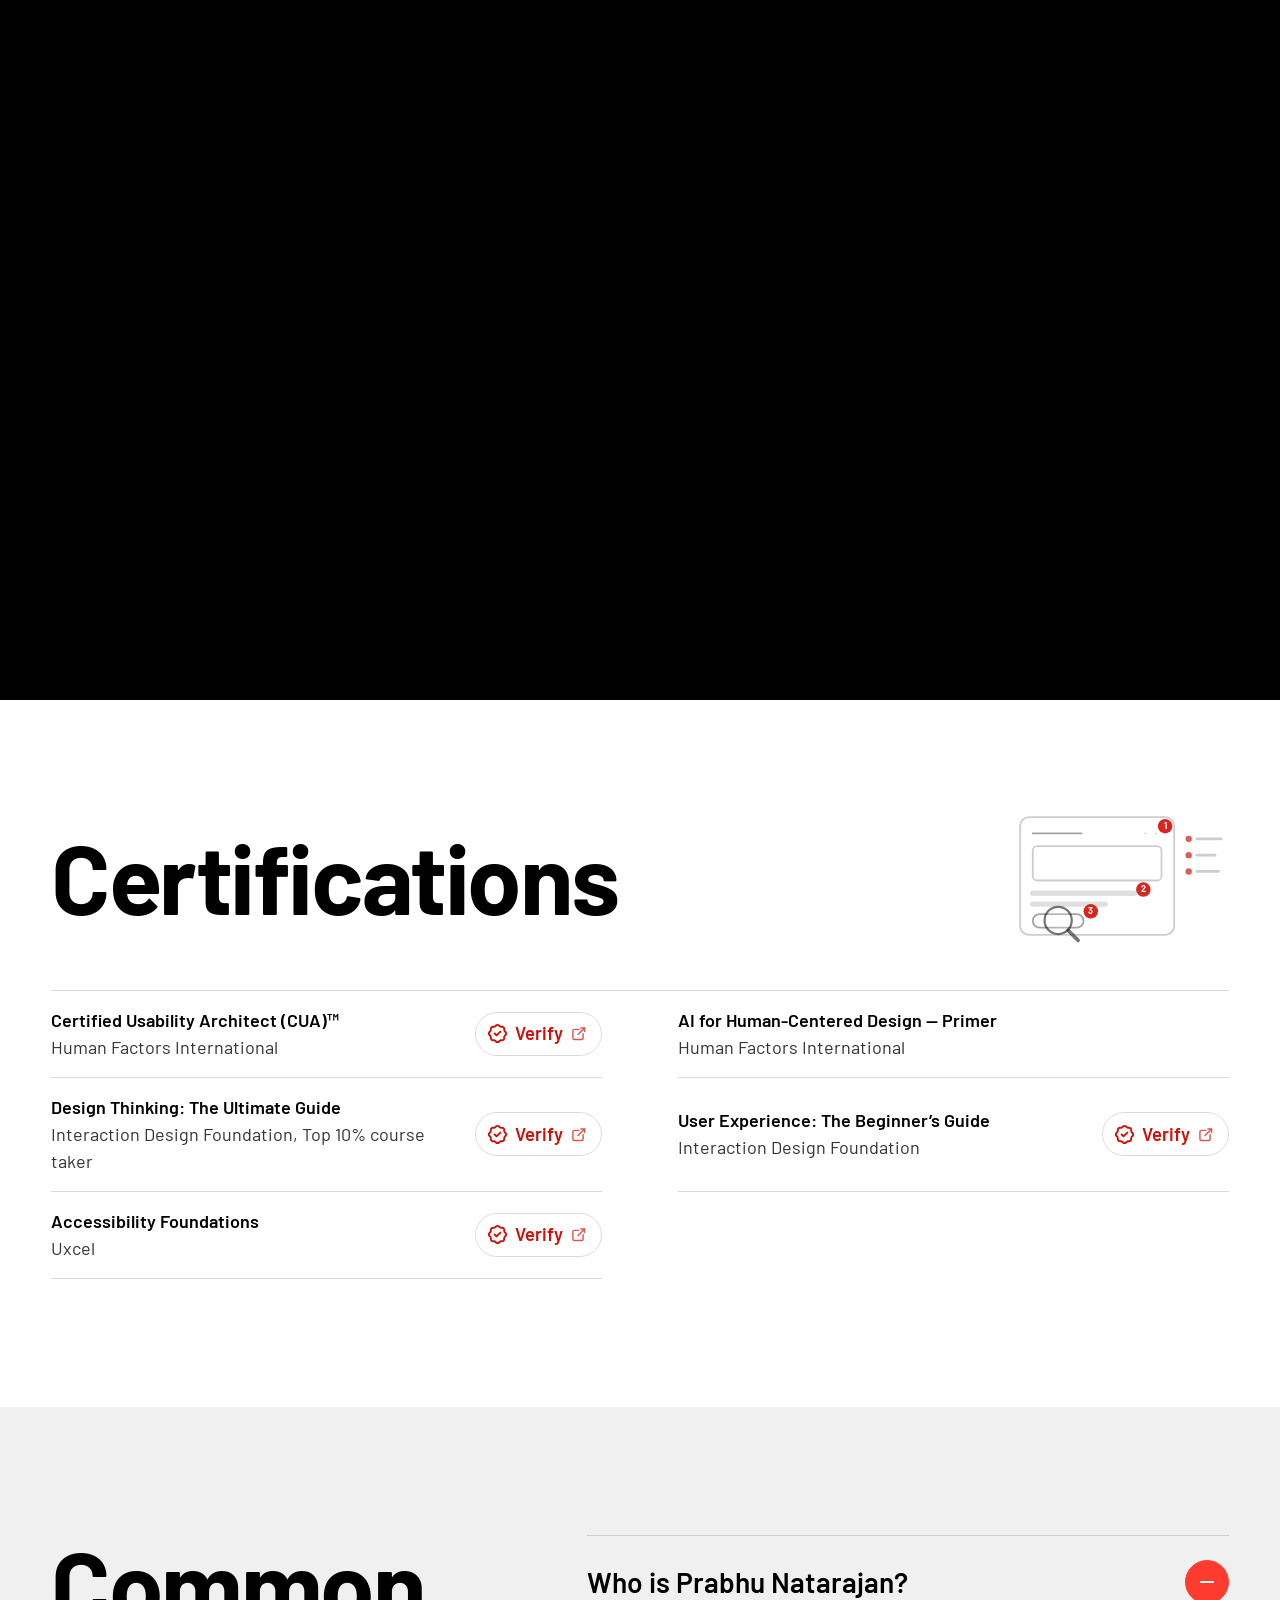
==== commit 0cb42b2d: "Animations moved to closer Animations moved to closer" ====
--- a/index.html
+++ b/index.html
@@ -35,7 +35,7 @@
 
 <link rel="preload" href="assets/fonts/barlow-700.woff2" as="font" type="font/woff2" crossorigin>
 <link rel="preload" href="assets/fonts/barlow-400.woff2" as="font" type="font/woff2" crossorigin>
-<link rel="stylesheet" href="assets/css/style.css?v=20261123o">
+<link rel="stylesheet" href="assets/css/style.css?v=20261123p">
 <script>document.documentElement.classList.replace('no-js','js')</script>
 
 <script type="application/ld+json">
--- a/assets/css/style.css
+++ b/assets/css/style.css
@@ -1376,3 +1376,18 @@
 @keyframes ux-acc-shut-b{0%,35%{opacity:1}39%,59%{opacity:0}63%,100%{opacity:1}}
 @keyframes ux-acc-shut-c{0%,68%{opacity:1}72%,88%{opacity:0}92%,100%{opacity:1}}
 @media (max-width:860px){.faq__anim{width:min(70%,240px);margin-top:1.5rem}}
+
+/* ---------- Large screens: keep the decorative animations next to the content ----------
+   The animation layer spans the content width (max 1440px) instead of the whole screen,
+   and side offsets are a share of that layer, so they match a 1440px screen on any larger one. */
+.abstract{left:max(0px,calc((100% - var(--max)) / 2));right:max(0px,calc((100% - var(--max)) / 2))}
+@media (min-width:1101px){
+  .abstract--work .ux--click{left:34%}
+  .abstract--work .ux--skeleton{right:5%}
+  .abstract--approach .ux--toggle{right:1.5%}
+  .abstract--approach .ux--check{left:2%}
+  .abstract--about .ux--tap{left:4%}
+  .abstract--about .ux--affinity{right:calc(var(--gutter) + 5%)}
+  .abstract--contact .ux--slider{right:3%}
+  .abstract--contact .ux--loader{right:8%}
+}
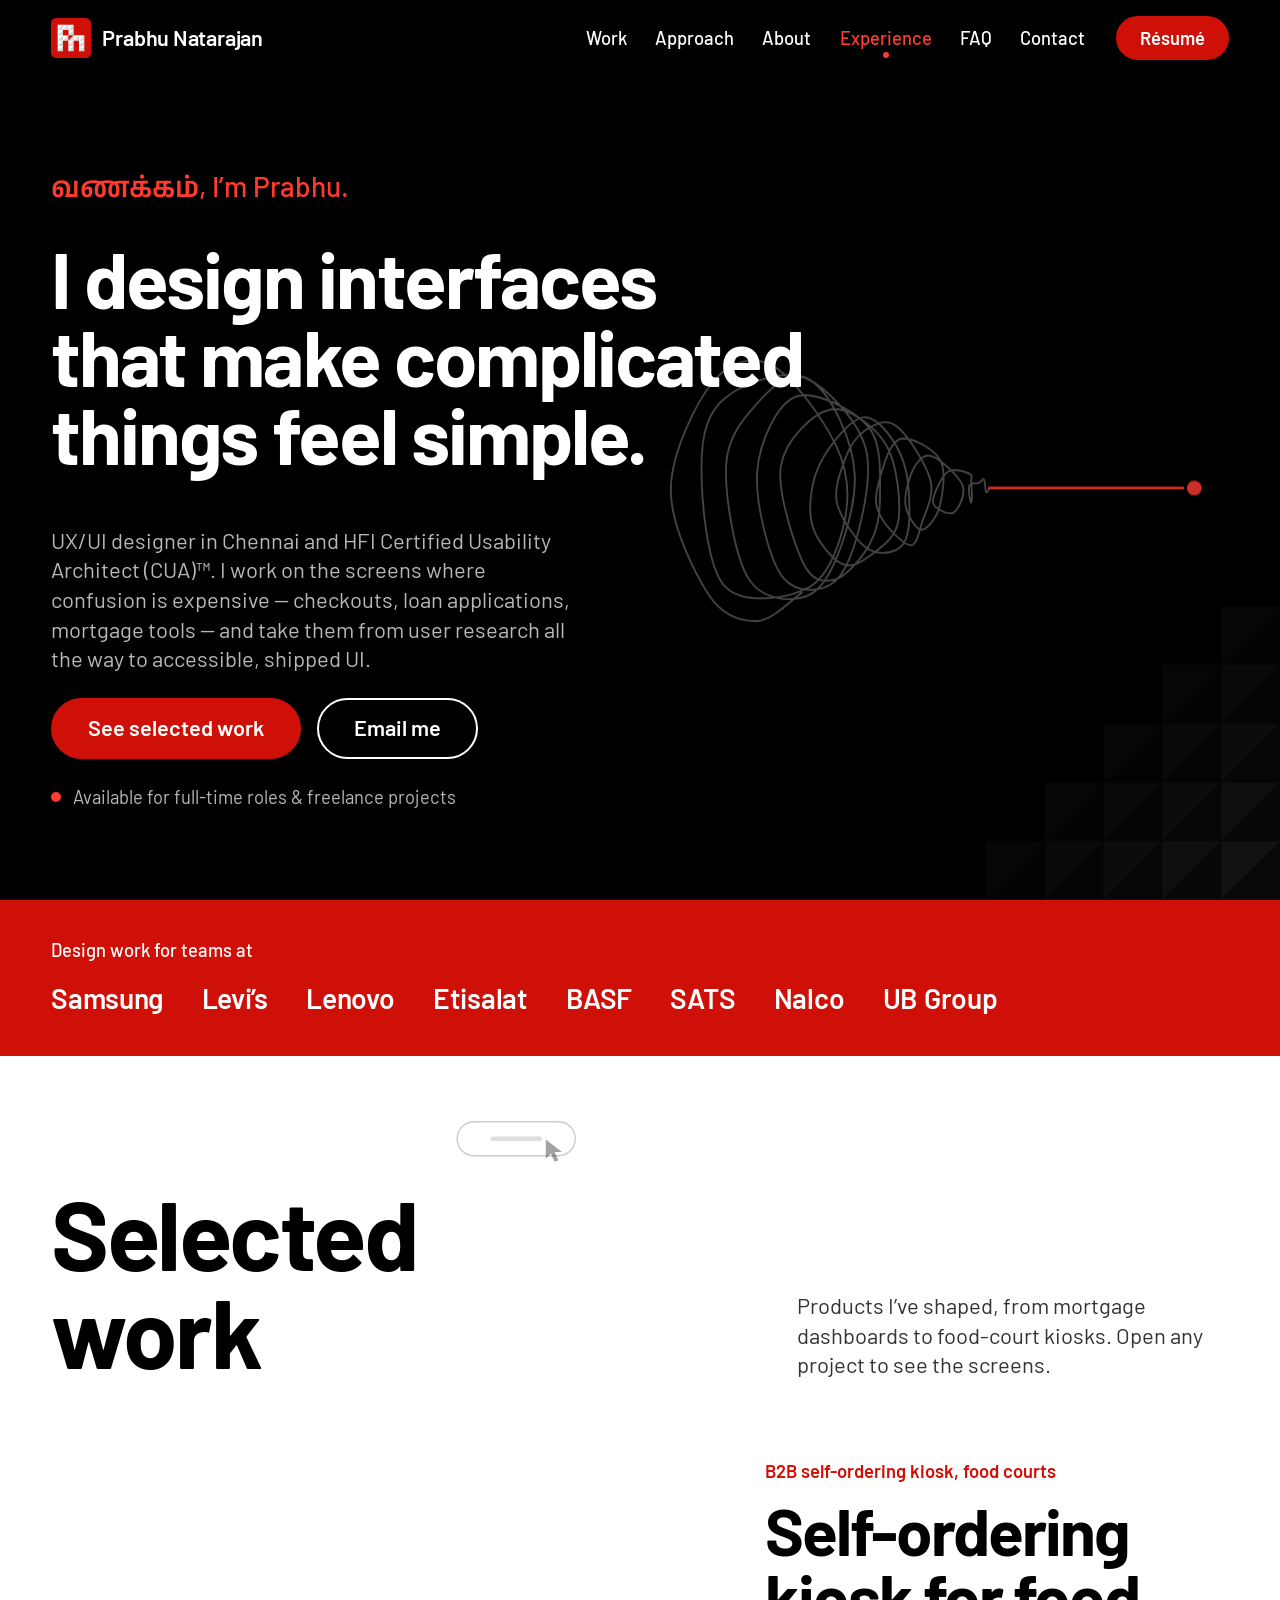
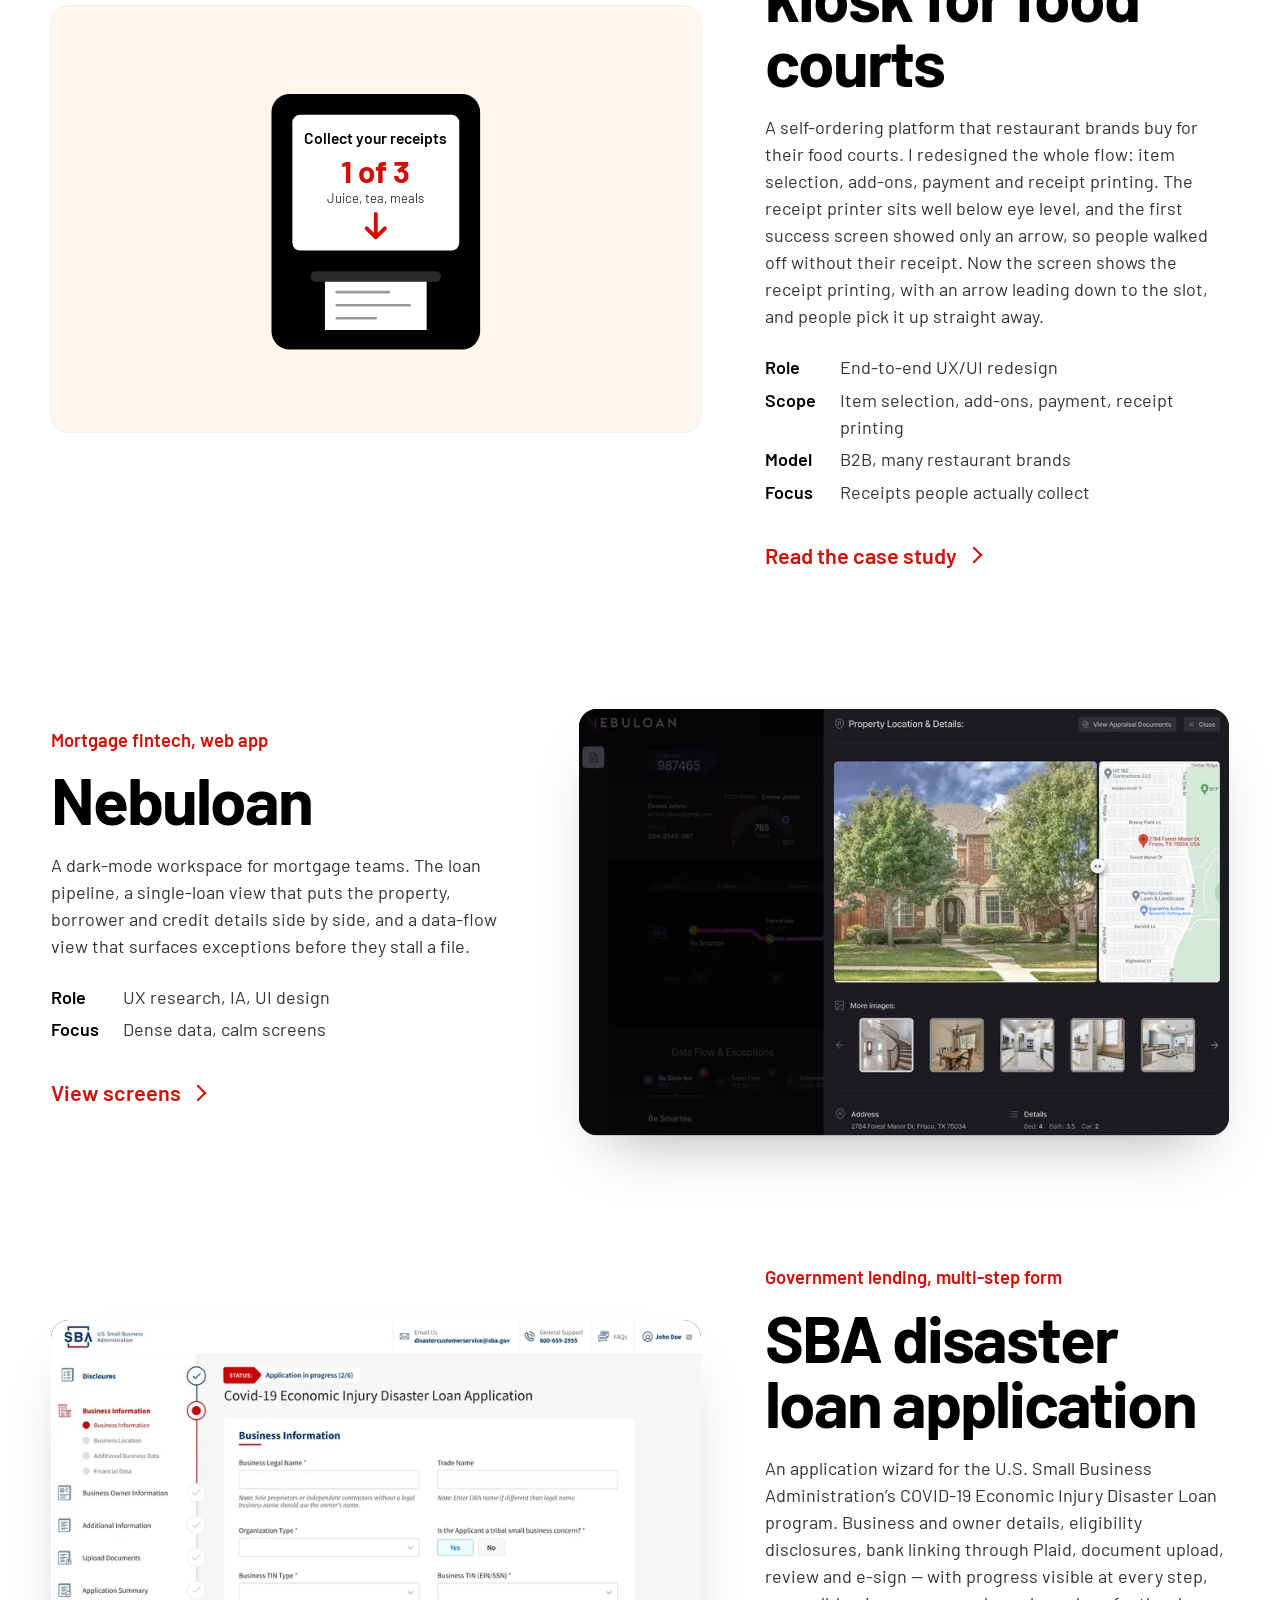
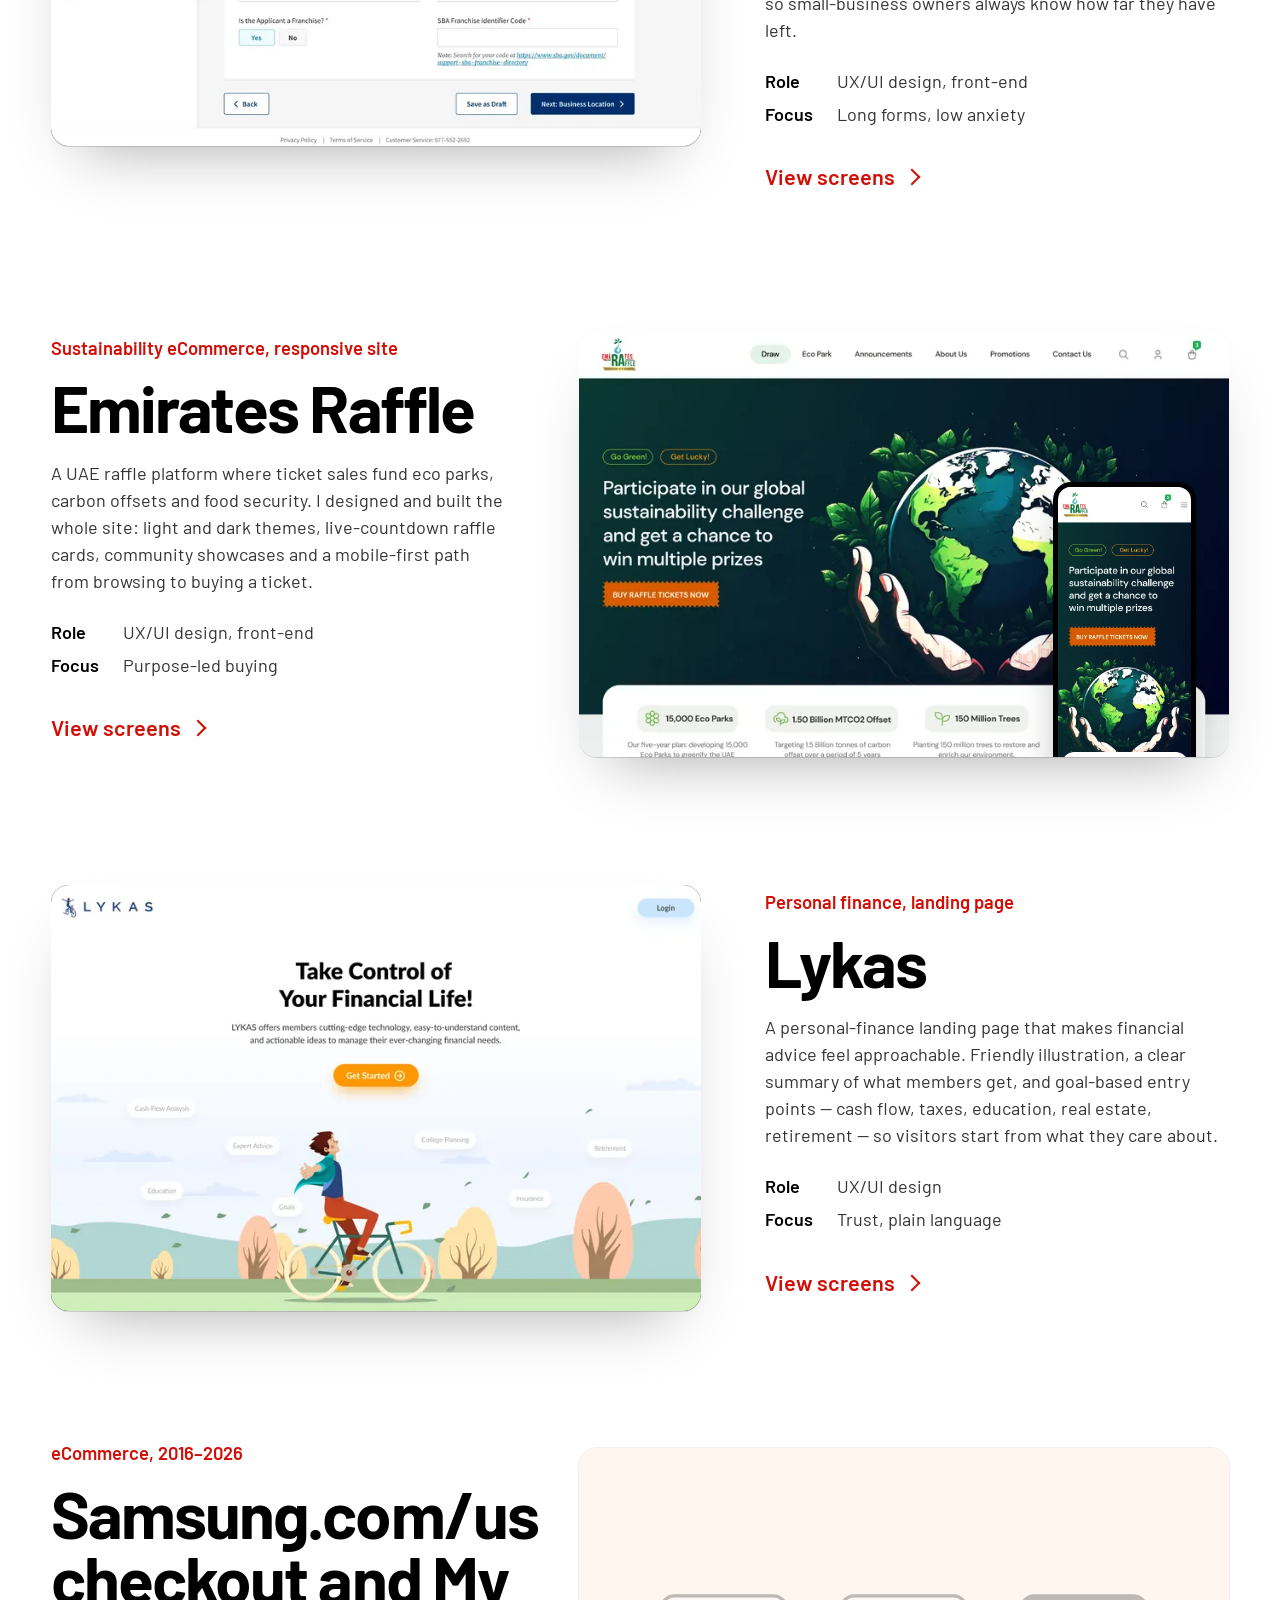
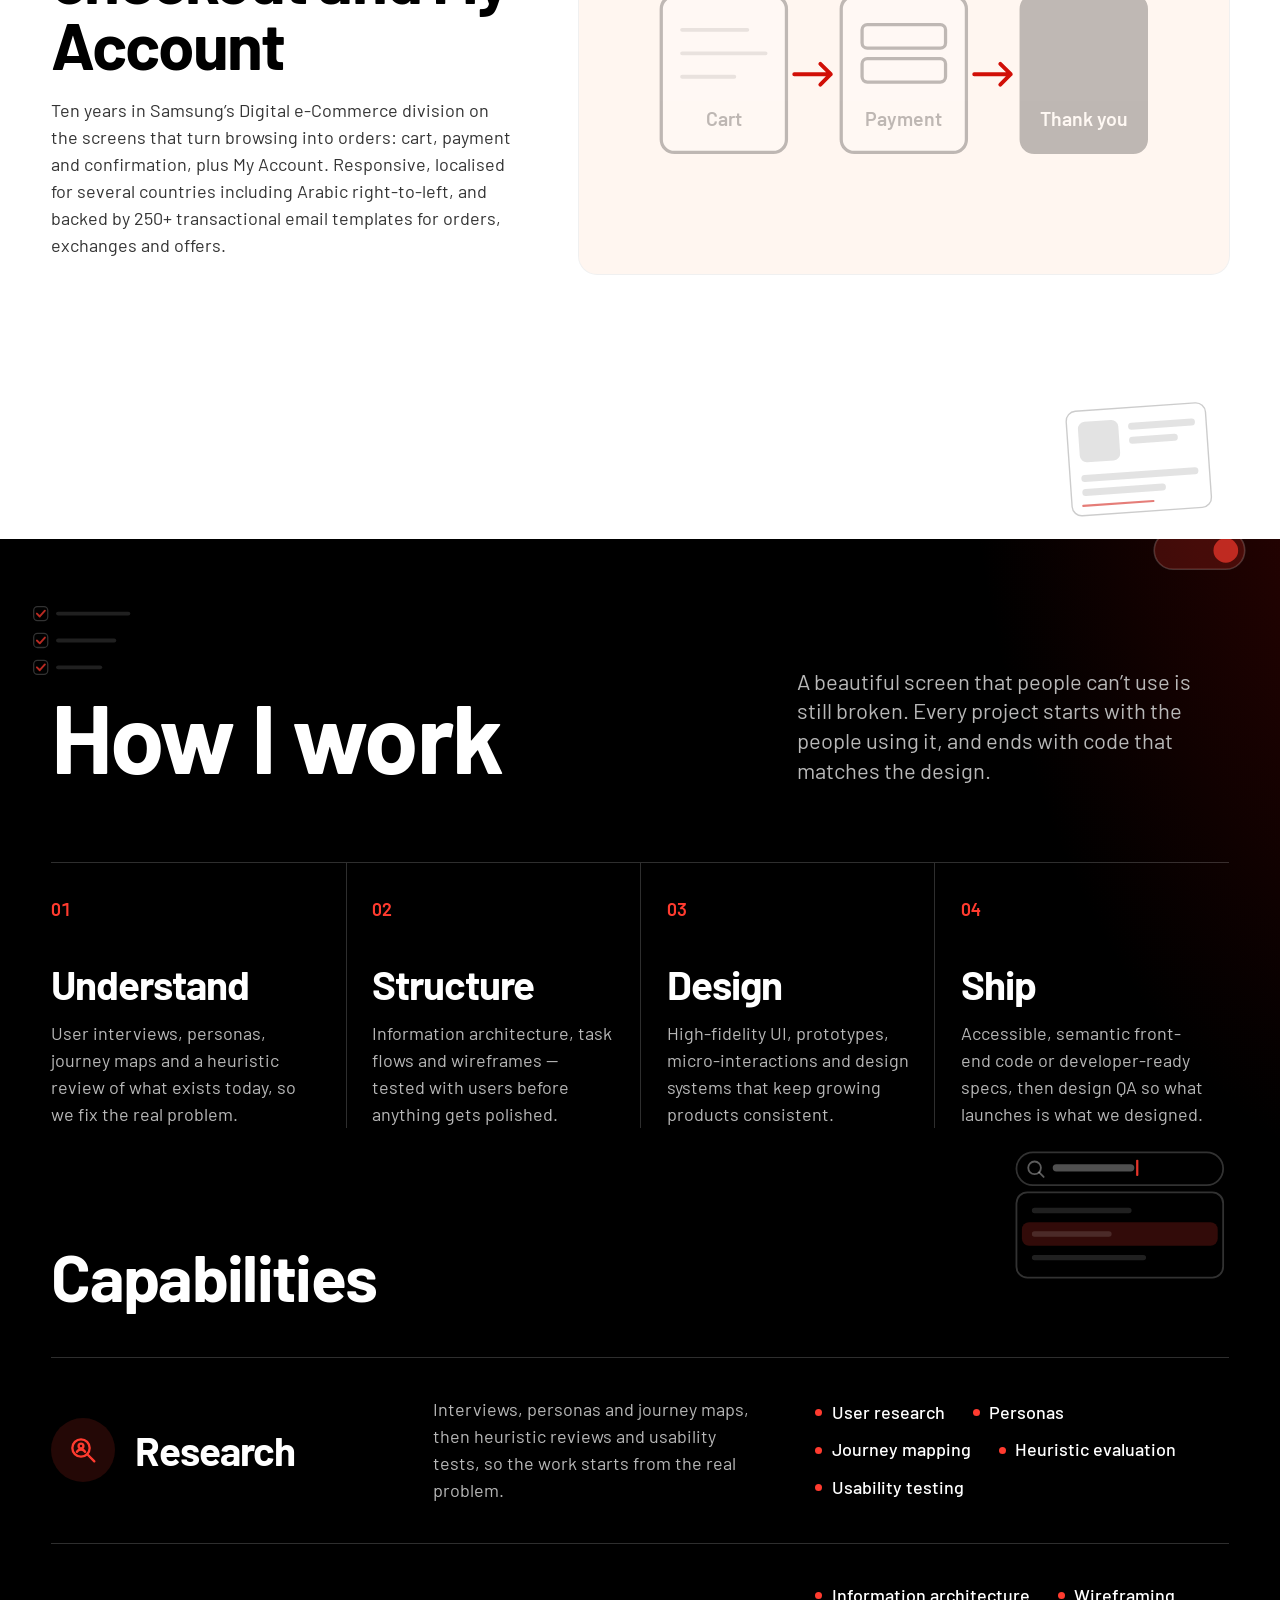
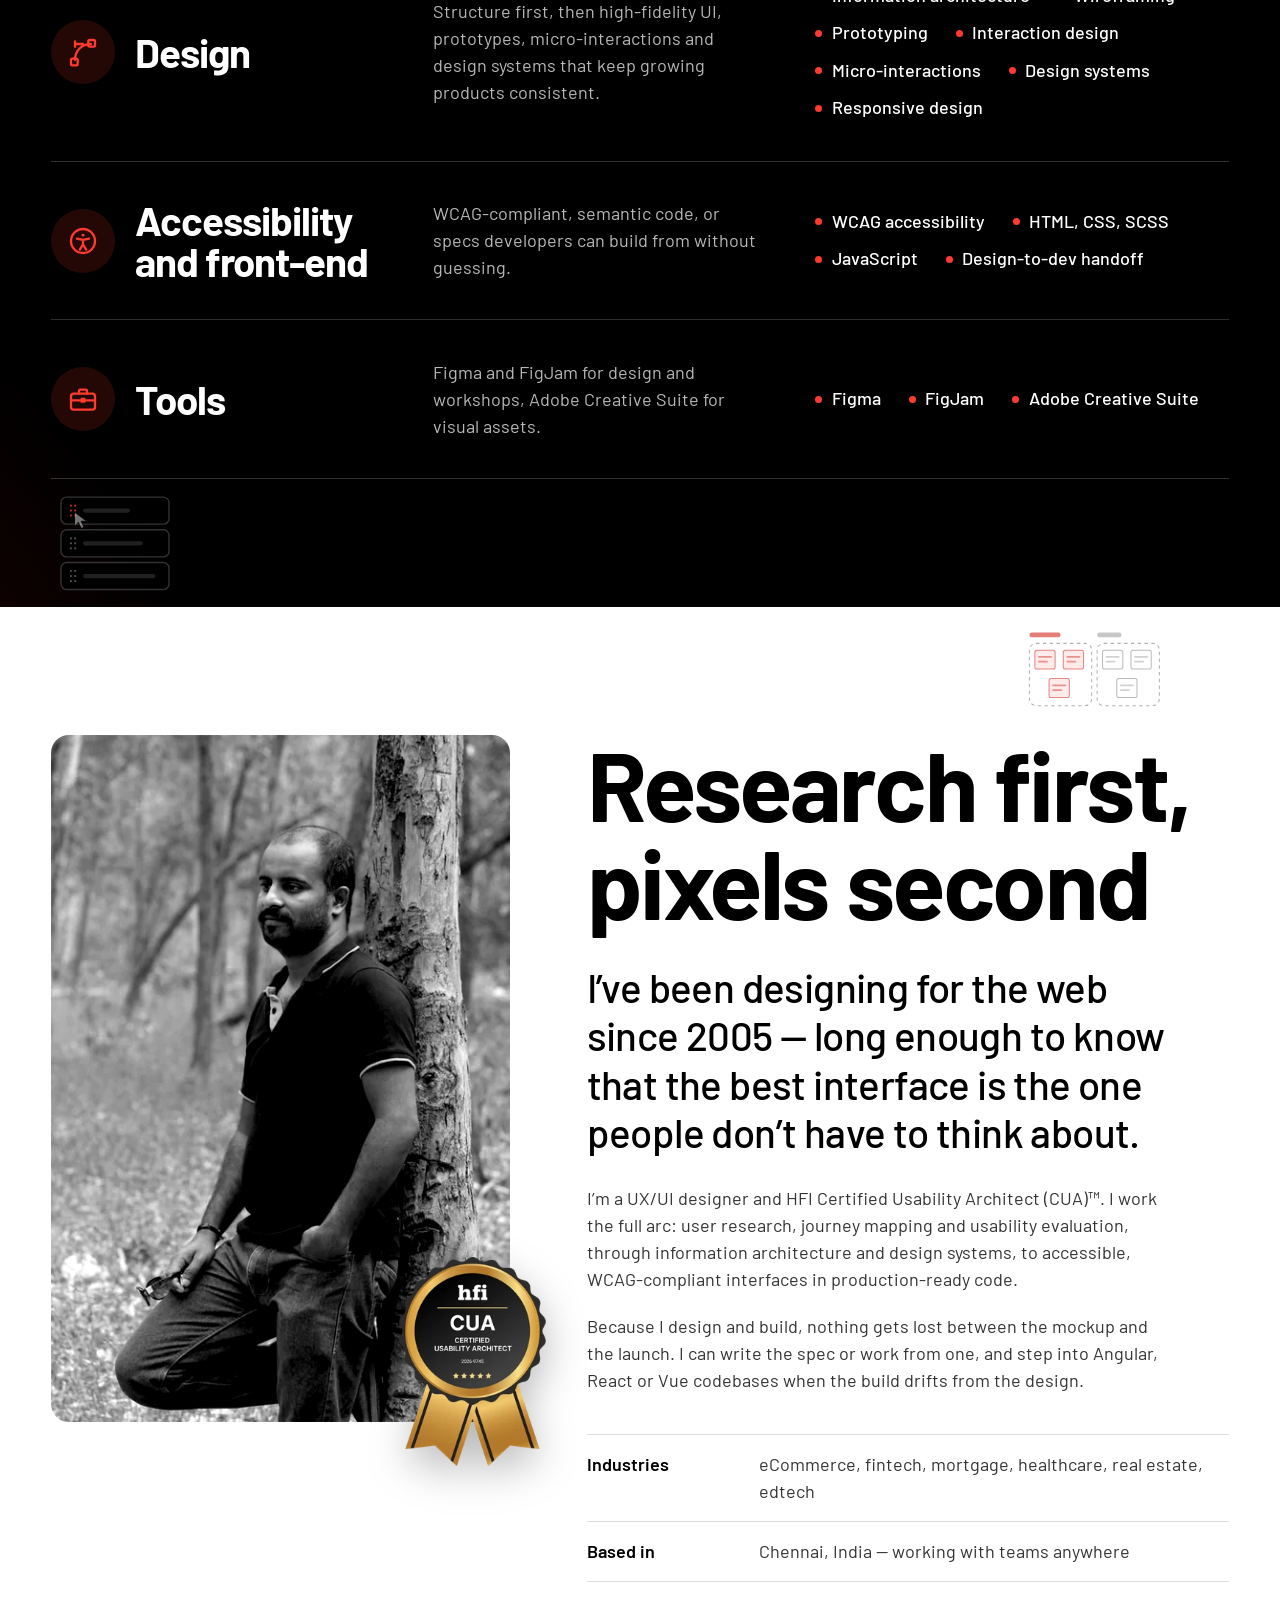
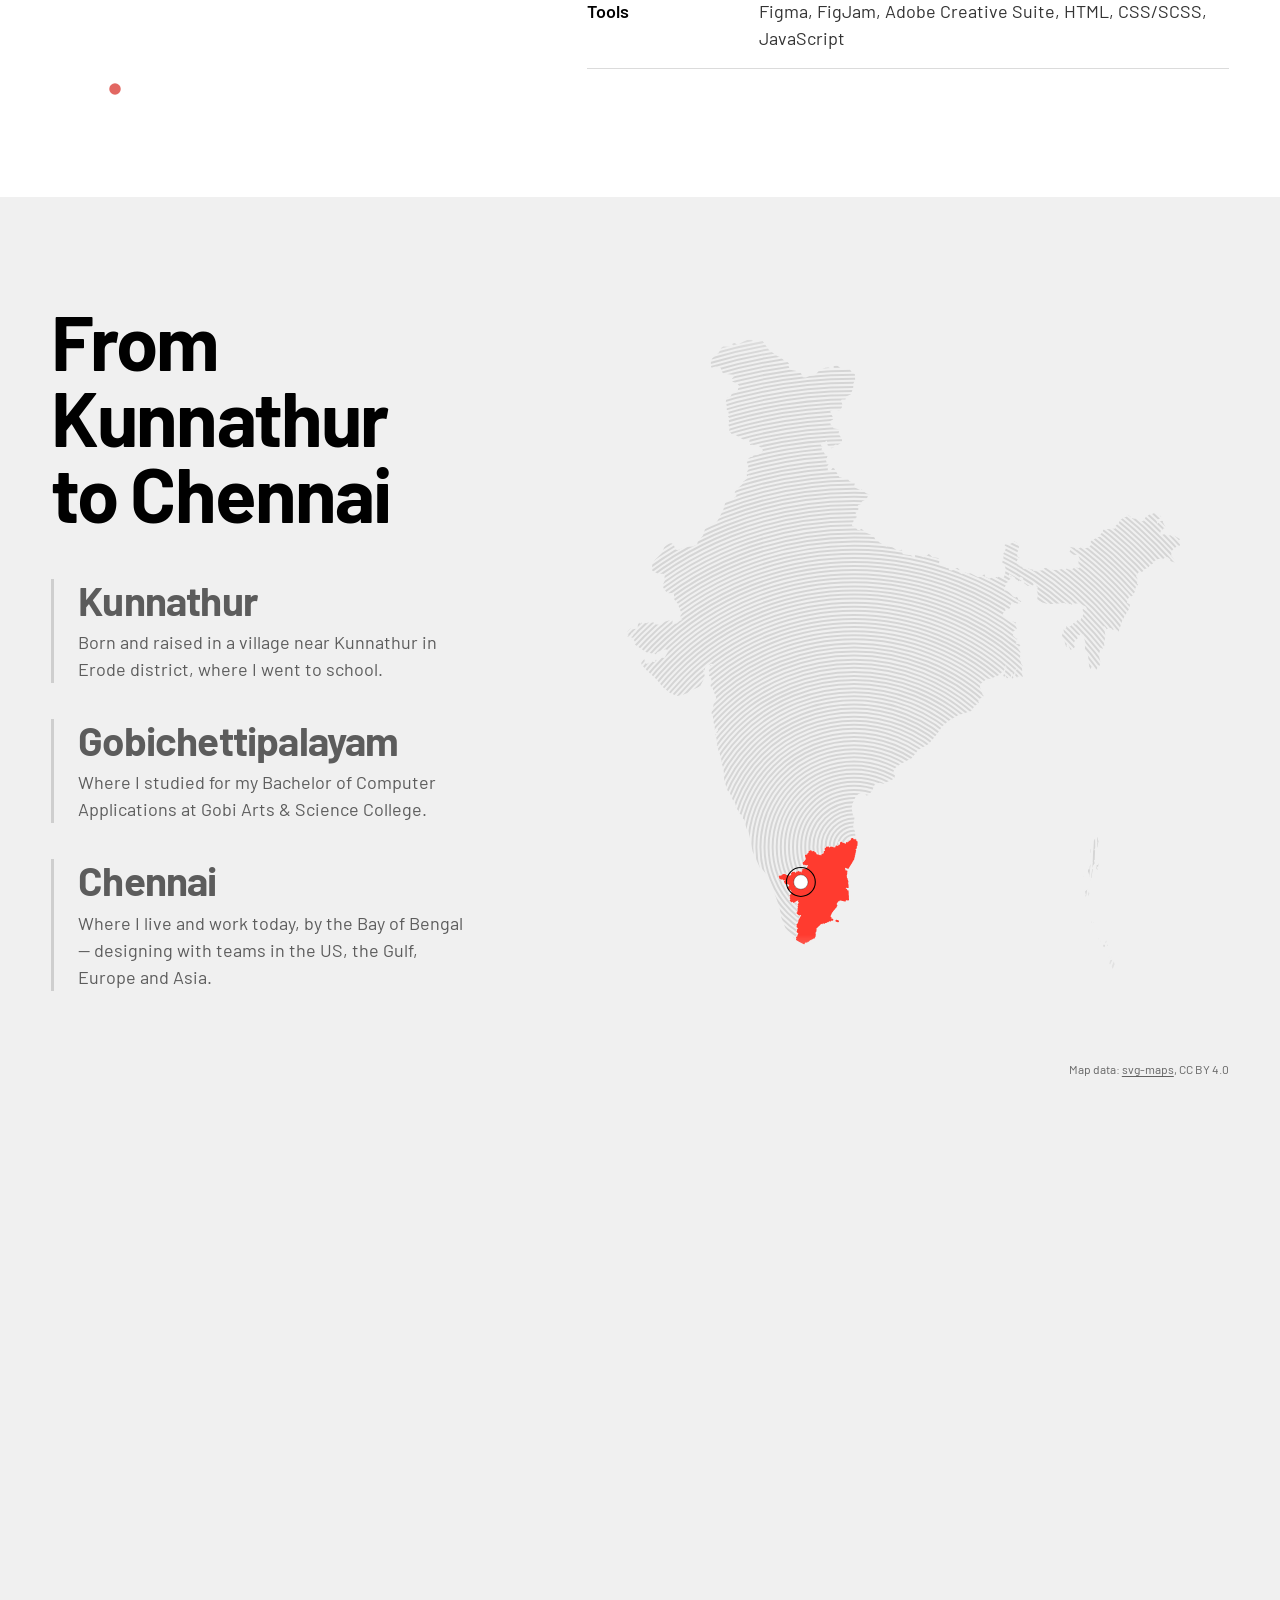
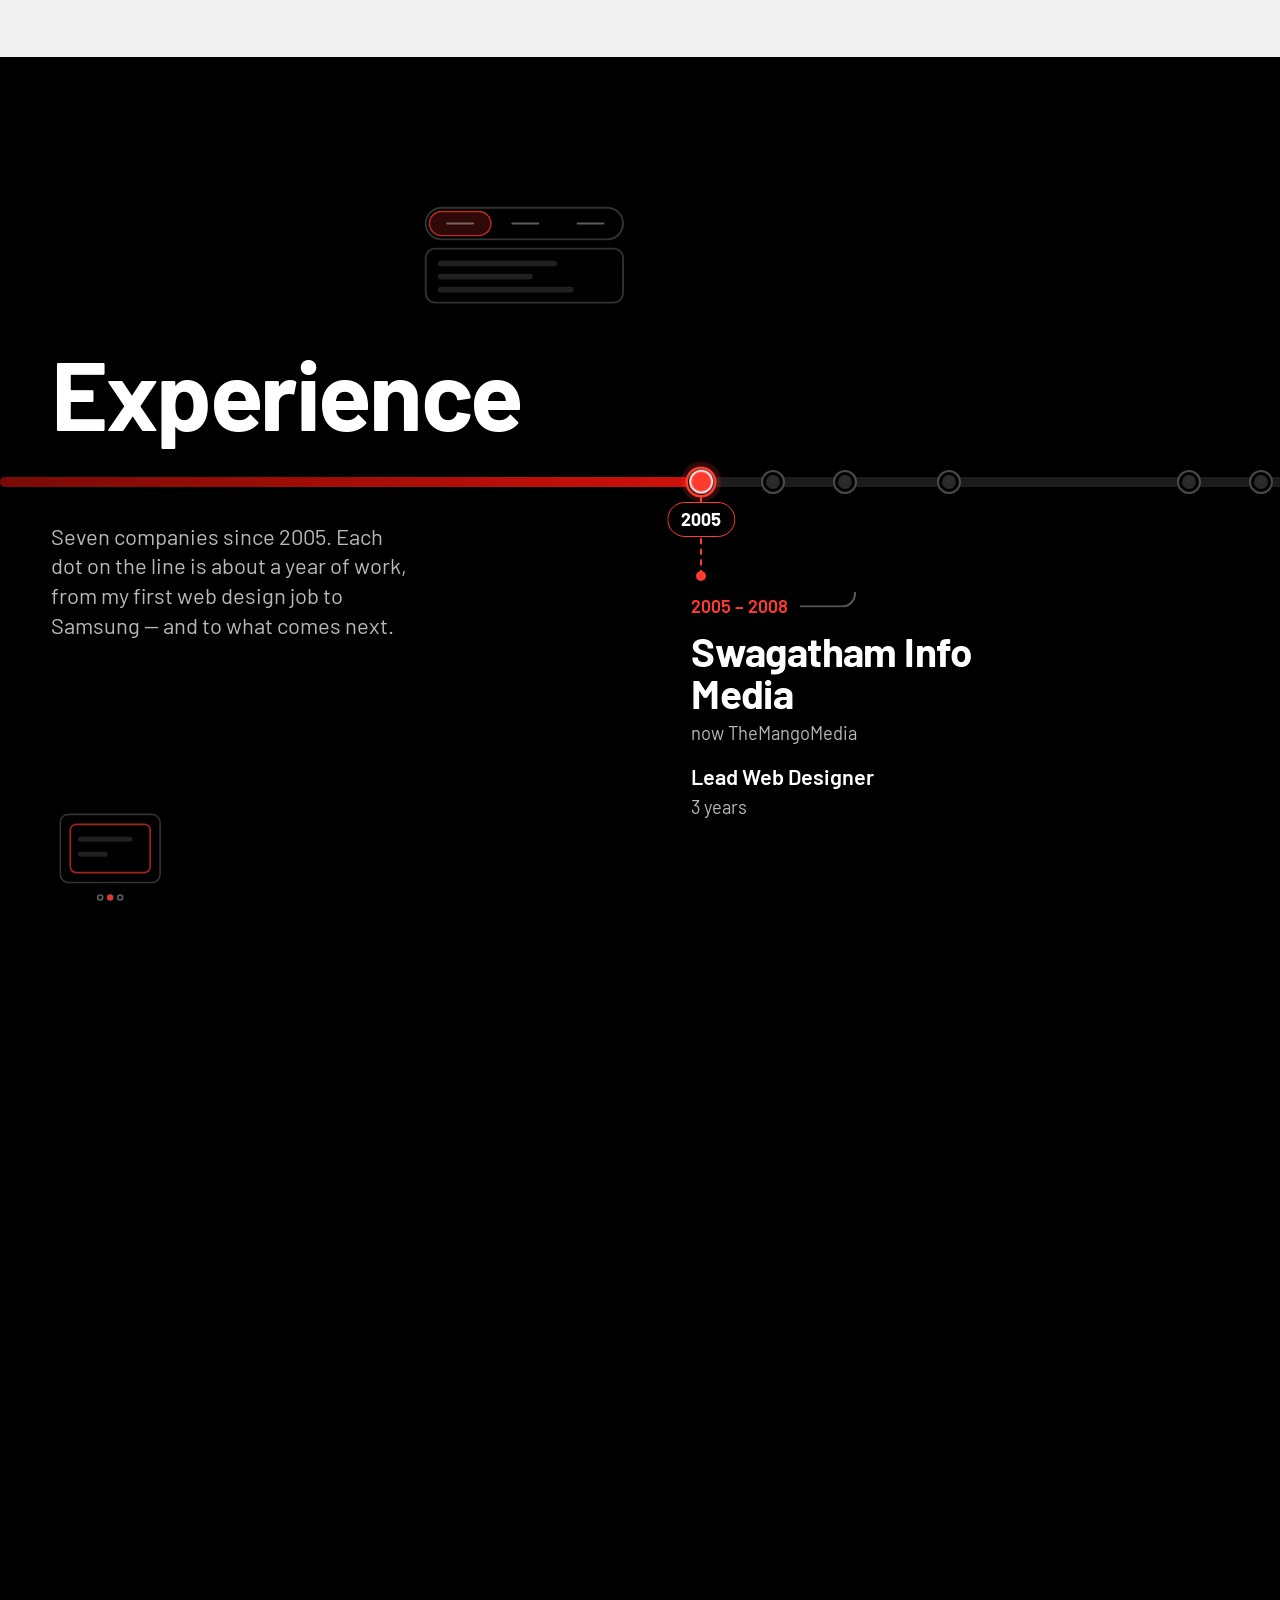
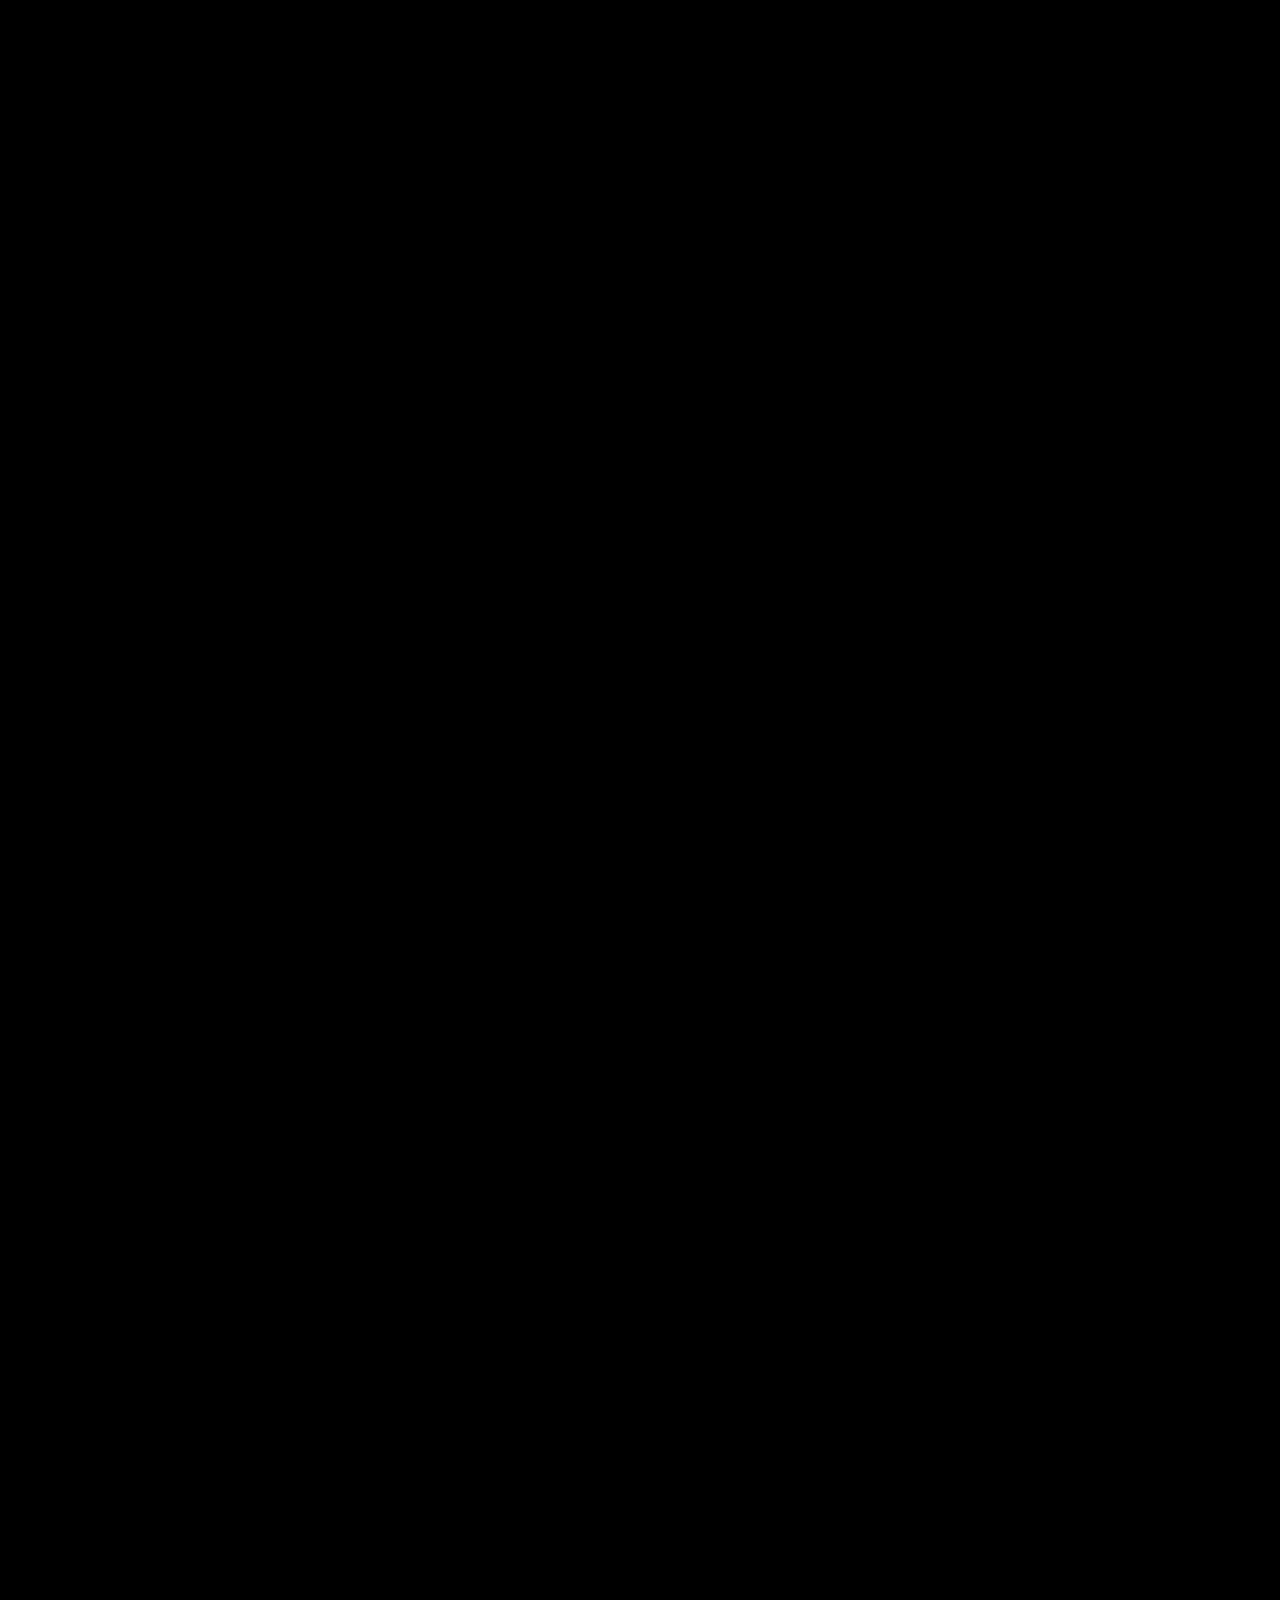
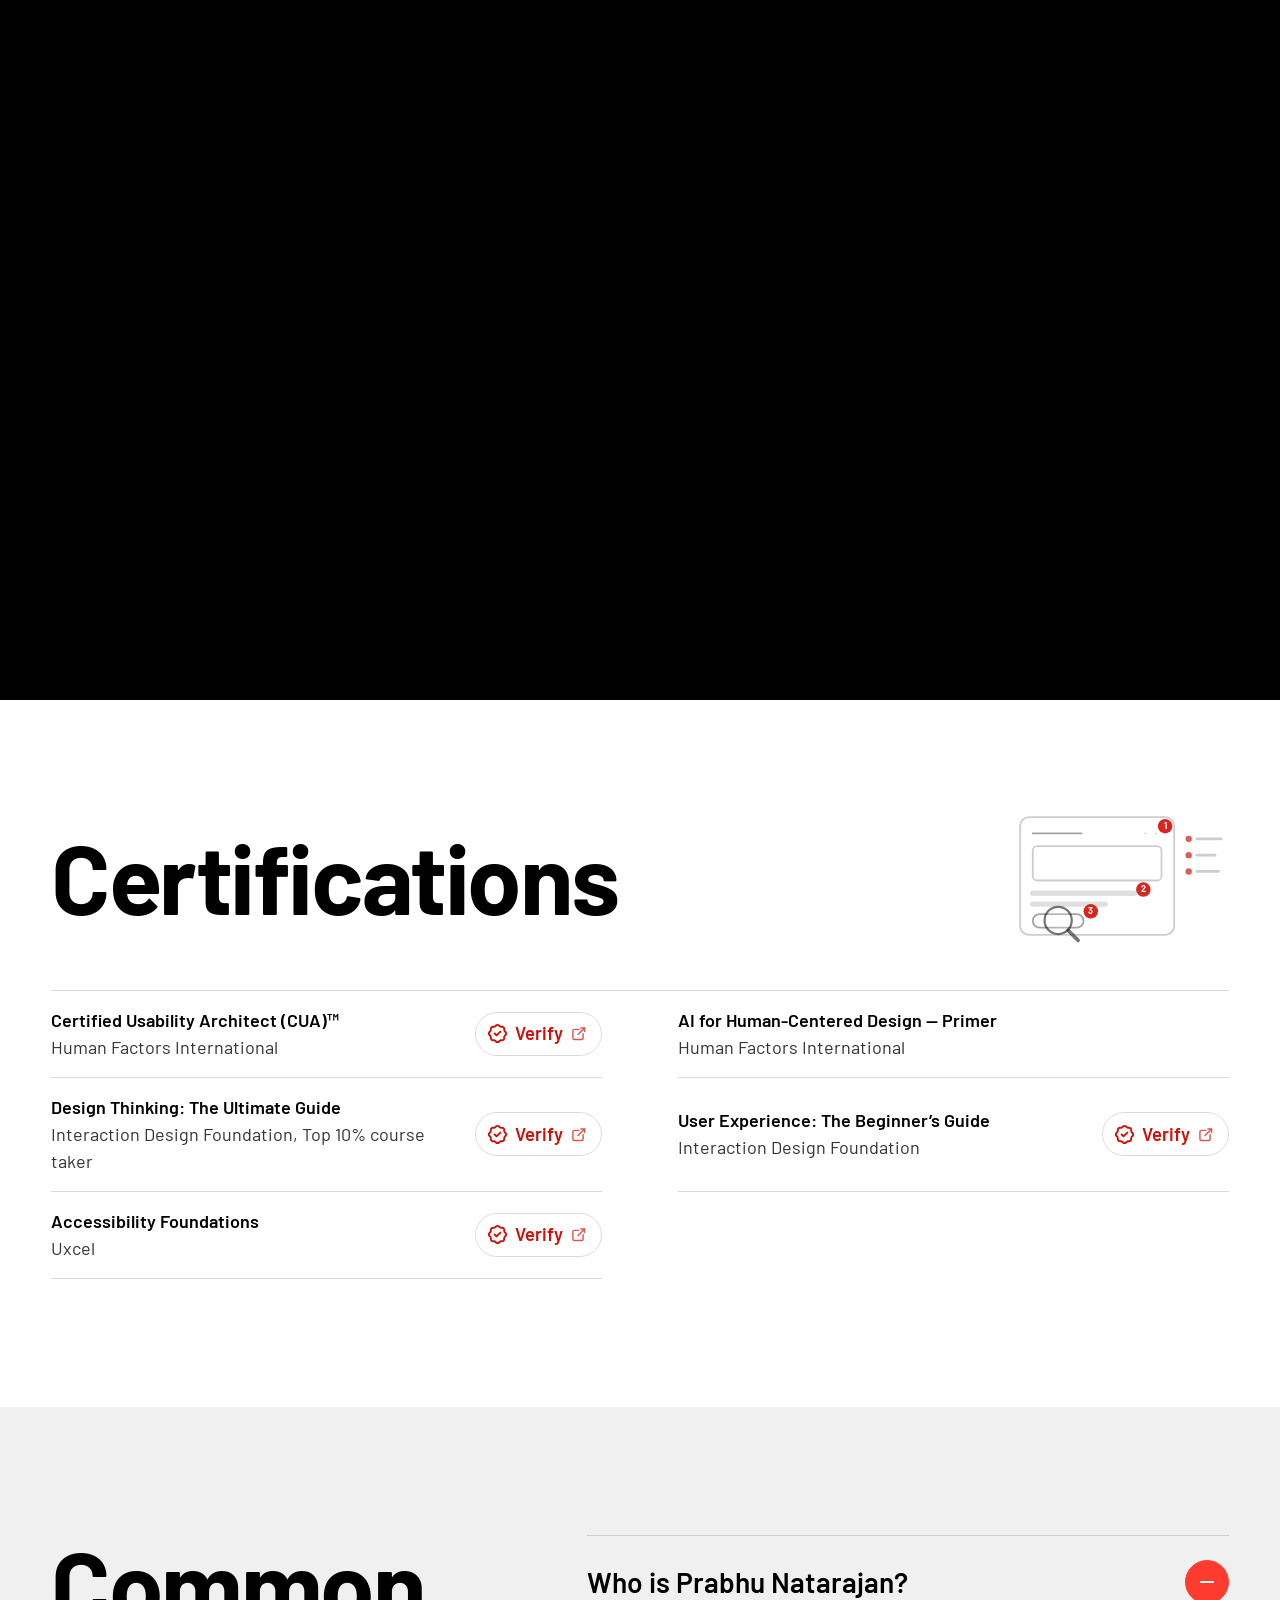
==== commit ed405823: "Logo, NDA, pattern added Logo, NDA, pattern added" ====
--- a/index.html
+++ b/index.html
@@ -28,14 +28,14 @@
 <meta name="twitter:image:alt" content="Prabhu Natarajan, UX/UI Designer in Chennai, India">
 <meta name="twitter:image" content="https://www.prabhunatarajan.com/assets/img/og-image.jpg?v=2">
 
-<link rel="icon" href="/favicon.svg?v=4" type="image/svg+xml">
-<link rel="icon" href="/favicon-32.png?v=4" sizes="32x32" type="image/png">
-<link rel="apple-touch-icon" href="/apple-touch-icon.png?v=4">
+<link rel="icon" href="/favicon.svg?v=5" type="image/svg+xml">
+<link rel="icon" href="/favicon-32.png?v=5" sizes="32x32" type="image/png">
+<link rel="apple-touch-icon" href="/apple-touch-icon.png?v=5">
 <link rel="manifest" href="/site.webmanifest">
 
 <link rel="preload" href="assets/fonts/barlow-700.woff2" as="font" type="font/woff2" crossorigin>
 <link rel="preload" href="assets/fonts/barlow-400.woff2" as="font" type="font/woff2" crossorigin>
-<link rel="stylesheet" href="assets/css/style.css?v=20261123p">
+<link rel="stylesheet" href="assets/css/style.css?v=20261125d">
 <script>document.documentElement.classList.replace('no-js','js')</script>
 
 <script type="application/ld+json">
@@ -402,7 +402,7 @@
 <header class="site-header" data-theme="dark">
   <div class="site-header__inner">
     <a class="brand" href="#top" aria-label="Prabhu Natarajan, back to top">
-      <svg class="brand__mark" viewBox="0 0 5 5" shape-rendering="crispEdges" aria-hidden="true" focusable="false"><path fill="currentColor" d="M0 0H3V2H5V5H4V3H3V5H2V3H1V5H0Z M1 1V2H2V1Z"/><path fill="#FF3B2F" d="M2 2h1v1H2z"/></svg>
+      <svg class="brand__mark" viewBox="0 0 600 600" aria-hidden="true" focusable="false"><rect width="600" height="600" rx="80" fill="#CF1009"/><path d="M260 260H340V340H260V260Z M420 260H500V340H420V260Z M340 260H420V340H340V260Z M260 340H340V420H260V340Z M420 340H500V420H420V340Z M260 420H340V500H260V420Z M420 420H500V500H420V420Z M100 100H180V180H100V100Z M180 100H260V180H180V100Z M260 100H340V180H260V100Z M260 180H340V260H260V180Z M180 260H260V340H180V260Z M100 180H180V260H100L100 180Z M100 260H180V340H100V260Z M100 340H180V420H100V340Z M100 420H180V500H100V420Z" fill="white"/><path d="M180 100V180H100L180 100Z M180 180V260H100L180 180Z M180 260V340H100L180 260Z M260 260V340H180L260 260Z M180 340V420H100L180 340Z M340 340V420H260L340 340Z M500 340V420H420L500 340Z M500 260V340H420L500 260Z M420 260V340H340L420 260Z M340 260V340H260L340 260Z M180 420V500H100L180 420Z M340 420V500H260L340 420Z M500 420V500H420L500 420Z M260 100V180H180L260 100Z M340 100V180H260L340 100Z M340 180V260H260L340 180Z" fill="black" fill-opacity="0.16"/><path d="M180 180H260V260H180V180Z M260 260H340L260 340V260Z" fill="#CF1009"/></svg>
       <span class="brand__name">Prabhu Natarajan</span>
     </a>
     <button class="menu-toggle" type="button" aria-expanded="false" aria-controls="site-nav">
@@ -426,7 +426,8 @@
 <main id="main" tabindex="-1">
 
   <!-- HERO -->
-  <section id="top" class="hero" data-theme="dark" aria-labelledby="hero-title">
+  <section id="top" class="hero has-tri" data-theme="dark" aria-labelledby="hero-title">
+    <div class="tri-bg tri-bg--corner" aria-hidden="true"></div>
     <div class="hero__art" aria-hidden="true">
       <svg viewBox="-30 -30 620 460" class="pattern pattern--tangle" data-pattern="tangle" focusable="false"><path class="pt-line pt-draw pt-strong" d="M72.6 326.8C63.5 332.5 37 360.9 18.1 361.1C-0.9 361.4 -23.5 354.8 -40.8 328C-58.1 301.1 -86.9 242.8 -85.9 200.1C-85 157.3 -55.6 96.5 -35.1 71.7C-14.7 47 11.8 38.9 36.6 51.5C61.4 64.1 98.7 116.8 113.5 147.2C128.4 177.6 130.8 205.2 125.6 234C120.4 262.7 106.7 305.5 82.3 319.6C57.9 333.7 1 342.8 -20.9 318.6C-42.8 294.3 -48.9 212.3 -48.8 174.4C-48.7 136.4 -42.1 108.6 -20.3 91C1.5 73.3 55.5 53 81.7 68.6C107.9 84.1 134.8 142.2 136.8 184.3C138.7 226.3 114.4 299.4 93.4 320.9C72.3 342.4 29.4 337.7 10.7 313.3C-8.1 288.8 -20.3 210.1 -19.1 174.2C-17.9 138.4 1.9 116.2 18 98.3C34.1 80.4 55.3 56.9 77.5 66.8C99.7 76.7 144 118.2 151.3 157.6C158.6 197 138 277.9 121.1 303.2C104.3 328.4 67.5 329.3 50.4 308.9C33.3 288.6 16.2 217.7 18.6 181.1C21 144.5 42.5 98.6 65 89.5C87.5 80.4 136.6 105.8 153.6 126.3C170.7 146.7 167.2 188.6 167.4 212.3C167.5 236 163.8 252 154.7 268.4C145.6 284.8 126.4 307 113 310.7C99.6 314.4 85.2 313.7 74.3 290.6C63.4 267.6 42 203.2 47.5 172.3C53 141.4 86 109.3 107.1 105C128.2 100.7 160.3 124.4 174.1 146.6C187.9 168.8 192.7 215.7 189.9 238C187.1 260.3 169 271.6 157.4 280.4C145.8 289.3 132.6 297.8 120.5 291.3C108.3 284.9 88.8 262 84.6 241.8C80.3 221.6 84.2 191.1 95 169.9C105.7 148.7 132.2 114.5 149 114.3C165.8 114.1 187.6 144.1 195.9 168.7C204.2 193.3 205.6 244.2 198.7 261.9C191.9 279.6 168.6 281.8 154.8 274.9C141 268 120.9 238.6 115.8 220.5C110.8 202.4 119.1 181.3 124.5 166.4C129.8 151.5 137.6 138.3 147.9 131.3C158.2 124.3 173.1 114.7 186.5 124.4C199.9 134.2 223 170.2 228.3 189.8C233.6 209.4 222.3 228.7 218.2 241.9C214.1 255.1 211.9 269.9 203.9 269.2C195.8 268.4 176.6 248.6 169.9 237.3C163.2 226.1 160.6 217.5 163.9 201.6C167.2 185.6 177.1 147.5 189.7 141.5C202.4 135.5 231.6 151.9 239.8 165.4C248.1 178.9 243.3 208.5 239.5 222.6C235.7 236.8 224.1 250.9 217.2 250.3C210.3 249.7 199.4 231.5 198.1 218.9C196.7 206.2 203.7 183.8 209.2 174.3C214.7 164.8 221.4 158 231.1 161.7C240.8 165.4 262.9 185.4 267.3 196.6C271.6 207.9 262.6 224.6 257.3 229.1C252.1 233.7 240.1 227.2 236 224.1C231.8 220.9 230.2 217.6 232.5 210.3C234.7 203 242.4 184.9 249.6 180.3C256.9 175.6 271.2 180.5 275.9 182.6C280.6 184.6 277.3 187.6 277.8 192.6C278.2 197.7 278.8 208.8 278.7 212.7C278.5 216.7 277.4 219 276.9 216.3C276.4 213.7 274 200.5 275.7 196.7C277.4 193 284 194.9 286.9 193.8C289.9 192.6 291.7 187.8 293.2 189.7C294.7 191.6 294.7 203.2 295.9 204.9C297 206.6 299.3 200.8 300 200" pathLength="1" style="--d:0.20s;--t:2.6s"/><path class="pt-acc pt-draw" d="M300 200H534" pathLength="1" style="--d:2.70s;--t:0.9s"/><g class="pt-fade" style="--d:3.45s"><circle class="pt-dot" cx="548" cy="200" r="9"/></g></svg><svg viewBox="-30 -30 620 460" class="pattern pattern--wireframe" data-pattern="wireframe" focusable="false"><path class="pt-line pt-draw" d="M12 0H548Q560 0 560 12V388Q560 400 548 400H12Q0 400 0 388V12Q0 0 12 0Z" pathLength="1" style="--d:0.20s;--t:1.4s"/><path class="pt-line pt-draw" d="M0 34H560" pathLength="1" style="--d:0.60s;--t:0.6s"/><g class="pt-fade" style="--d:.9s"><circle class="pt-line" cx="22" cy="17" r="5"/><circle class="pt-line" cx="40" cy="17" r="5"/><circle class="pt-line" cx="58" cy="17" r="5"/><rect class="pt-line" x="90" y="9" width="300" height="16" rx="8"/></g><path class="pt-line pt-draw" d="M24 54H84V68H24Z M330 61H370 M386 61H426 M442 61H482" pathLength="1" style="--d:1.00s;--t:0.8s"/><path class="pt-line pt-draw" d="M24 92H246Q260 92 260 106V248Q260 262 246 262H38Q24 262 24 248V106Q24 92 38 92Z M24 92L260 262 M260 92L24 262" pathLength="1" style="--d:1.20s;--t:1.2s"/><path class="pt-line pt-draw pt-strong" d="M300 108H530 M300 132H490" pathLength="1" style="--d:1.30s;--t:0.8s"/><path class="pt-line pt-draw" d="M300 166H520 M300 182H490 M300 198H510" pathLength="1" style="--d:1.60s;--t:0.8s"/><path class="pt-acc pt-draw" d="M317 222H393A17 17 0 0 1 393 256H317A17 17 0 0 1 317 222Z" pathLength="1" style="--d:2.10s;--t:0.8s"/><path class="pt-acc pt-draw" d="M326 239H372 M376 233L382 239L376 245" pathLength="1" style="--d:2.60s;--t:0.5s"/><path class="pt-line pt-draw" d="M32 290H176Q184 290 184 298V368Q184 376 176 376H32Q24 376 24 368V298Q24 290 32 290Z M40 346H130 M40 360H100" pathLength="1" style="--d:1.90s;--t:0.9s"/><path class="pt-line pt-draw" d="M208 290H352Q360 290 360 298V368Q360 376 352 376H208Q200 376 200 368V298Q200 290 208 290Z M216 346H306 M216 360H276" pathLength="1" style="--d:2.10s;--t:0.9s"/><path class="pt-line pt-draw" d="M384 290H528Q536 290 536 298V368Q536 376 528 376H384Q376 376 376 368V298Q376 290 384 290Z M392 346H482 M392 360H452" pathLength="1" style="--d:2.30s;--t:0.9s"/></svg><svg viewBox="-30 -30 620 460" class="pattern pattern--redlines" data-pattern="redlines" focusable="false"><g class="pt-fade" style="--d:.2s"><path class="pt-line pt-dash" d="M0 -10V410M70 -10V410M140 -10V410M210 -10V410M280 -10V410M350 -10V410M420 -10V410M490 -10V410M560 -10V410 M-10 64H570 M-10 336H570"/></g><g class="pt-fade" style="--d:1.6s"><rect class="pt-tint" x="70" y="90" width="32" height="220"/></g><path class="pt-line pt-draw" d="M86 90H404Q420 90 420 106V294Q420 310 404 310H86Q70 310 70 294V106Q70 90 86 90Z" pathLength="1" style="--d:0.60s;--t:1.2s"/><path class="pt-line pt-draw" d="M156 140A22 22 0 1 1 112 140A22 22 0 1 1 156 140Z M170 132H320 M170 152H280" pathLength="1" style="--d:1.00s;--t:0.8s"/><path class="pt-line pt-draw" d="M102 196H392 M102 214H362 M102 232H382" pathLength="1" style="--d:1.20s;--t:0.8s"/><path class="pt-line pt-draw pt-strong" d="M119 252H195A17 17 0 0 1 195 286H119A17 17 0 0 1 119 252Z M236 269H306" pathLength="1" style="--d:1.40s;--t:0.8s"/><path class="pt-acc pt-draw" d="M70 72H420 M70 64V80 M420 64V80" pathLength="1" style="--d:1.90s;--t:0.7s"/><path class="pt-acc pt-draw" d="M446 90V310 M438 90H454 M438 310H454" pathLength="1" style="--d:2.20s;--t:0.7s"/><path class="pt-acc pt-draw" d="M240 286V310 M232 286H248 M232 310H248" pathLength="1" style="--d:2.50s;--t:0.4s"/><g class="pt-fade" style="--d:2.6s"><text class="pt-label" x="245" y="56" text-anchor="middle">350</text><text class="pt-label" x="462" y="206">220</text><text class="pt-label" x="254" y="304">24</text><text class="pt-label" x="86" y="334" text-anchor="middle">32</text></g></svg><svg viewBox="-30 -30 620 460" class="pattern pattern--flow" data-pattern="flow" focusable="false"><path class="pt-line pt-draw" d="M20 170H60A20 20 0 0 1 60 210H20A20 20 0 0 1 20 170Z" pathLength="1" style="--d:0.20s;--t:0.6s"/><path class="pt-line pt-draw" d="M128 160H202Q210 160 210 168V212Q210 220 202 220H128Q120 220 120 212V168Q120 160 128 160Z M134 180H190 M134 196H174" pathLength="1" style="--d:0.50s;--t:0.7s"/><path class="pt-line pt-draw" d="M290 156L324 190L290 224L256 190Z" pathLength="1" style="--d:0.90s;--t:0.6s"/><path class="pt-line pt-draw" d="M388 40H462Q470 40 470 48V92Q470 100 462 100H388Q380 100 380 92V48Q380 40 388 40Z M394 60H450 M394 76H434" pathLength="1" style="--d:1.30s;--t:0.7s"/><path class="pt-line pt-draw" d="M388 160H462Q470 160 470 168V212Q470 220 462 220H388Q380 220 380 212V168Q380 160 388 160Z M394 180H450 M394 196H434" pathLength="1" style="--d:1.20s;--t:0.7s"/><path class="pt-line pt-draw" d="M388 280H462Q470 280 470 288V332Q470 340 462 340H388Q380 340 380 332V288Q380 280 388 280Z M394 300H450 M394 316H434" pathLength="1" style="--d:1.40s;--t:0.7s"/><path class="pt-line pt-draw" d="M290 156V70H380 M470 70H530V172" pathLength="1" style="--d:1.60s;--t:1s"/><path class="pt-line pt-draw" d="M290 224V310H380 M425 340V360H165V220" pathLength="1" style="--d:1.70s;--t:1.1s"/><path class="pt-acc pt-draw" d="M80 190H120 M210 190H256 M324 190H380 M470 190H512" pathLength="1" style="--d:2.20s;--t:1.4s"/><g class="pt-fade" style="--d:3.3s"><circle class="pt-dot" cx="530" cy="190" r="16"/></g></svg>
     </div>
@@ -804,6 +805,7 @@
 </div>
         </div>
       </div>
+      <p class="map-credit">Map data: <a href="https://github.com/VictorCazanave/svg-maps" rel="noopener" target="_blank">svg-maps<span class="sr-only"> (opens in a new tab)</span></a>, CC BY 4.0</p>
     </div>
   </section>
 
@@ -1027,7 +1029,8 @@
   </section>
 
   <!-- CONTACT -->
-  <section id="contact" class="contact" data-theme="dark" aria-labelledby="contact-title">
+  <section id="contact" class="contact has-tri" data-theme="dark" aria-labelledby="contact-title">
+    <div class="tri-bg tri-bg--edge" aria-hidden="true"></div>
     <div class="abstract abstract--contact" aria-hidden="true"><svg viewBox="0 0 280 70" class="ab ux ux--slider">
   <path class="ux-line" d="M20 35h240" stroke-linecap="round"/>
   <path class="ux-slider__fill" d="M20 35h240" stroke-linecap="round"/>
@@ -1057,7 +1060,7 @@
 
 <footer class="site-footer" data-theme="dark">
   <div class="wrap site-footer__inner">
-    <p>© <span class="year">2026</span> Prabhu Natarajan. Designed and built in Chennai. Map data: <a href="https://github.com/VictorCazanave/svg-maps" rel="noopener" target="_blank">svg-maps</a>, CC BY 4.0.</p>
+    <p>© <span class="year">2026</span> Prabhu Natarajan.</p>
     <a href="#top" class="to-top">Back to top</a>
   </div>
 </footer>
--- a/assets/css/style.css
+++ b/assets/css/style.css
@@ -96,8 +96,8 @@
   will-change:transform;
 }
 .btn--small{min-height:44px;padding:.55em 1.2em;font-size:var(--step--1)}
-.btn--gold{--bg:var(--turmeric);--fg:var(--peacock);--bd:var(--turmeric)}
-.btn--gold:hover{--bg:var(--white);--bd:var(--white)}
+.btn--gold{--bg:var(--red);--fg:var(--white);--bd:var(--red)}
+.btn--gold:hover{--bg:var(--white);--fg:var(--peacock);--bd:var(--white)}
 .btn--ghost:hover{--bg:var(--white);--fg:var(--peacock);--bd:var(--white)}
 .btn:active{transform:scale(.97)}
 .link-btn{
@@ -134,8 +134,8 @@
 .is-light .site-nav ul a:hover,.is-light .site-nav ul a[aria-current="true"]{color:var(--rani)}
 .site-nav ul a:hover::after,.site-nav ul a[aria-current="true"]::after{transform:translateX(-50%) scale(1)}
 .is-light .site-nav ul a::after{background:var(--rani)}
-.is-light .btn--gold{--bg:var(--peacock);--fg:var(--white);--bd:var(--peacock)}
-.is-light .btn--gold:hover{--bg:var(--rani);--bd:var(--rani)}
+.is-light .btn--gold{--bg:var(--red);--fg:var(--white);--bd:var(--red)}
+.is-light .btn--gold:hover{--bg:var(--peacock);--fg:var(--white);--bd:var(--peacock)}
 
 .menu-toggle{display:none;align-items:center;gap:.6rem;background:none;border:0;min-height:48px;padding:0 .25rem;cursor:pointer;font-weight:600;font-size:var(--step--1)}
 .menu-toggle__icon{width:26px;height:14px;position:relative}
@@ -157,7 +157,7 @@
   .site-nav ul a{font-size:var(--step-3);font-weight:600;letter-spacing:-.02em}
   .site-nav ul a::after{left:auto;right:-1rem;bottom:50%;transform:translateY(50%) scale(0)}
   .site-nav ul a:hover::after{transform:translateY(50%) scale(1)}
-  .site-nav .btn--small{min-height:56px;font-size:var(--step-0);--bg:var(--turmeric);--fg:var(--peacock);--bd:var(--turmeric)}
+  .site-nav .btn--small{min-height:56px;font-size:var(--step-0);--bg:var(--red);--fg:var(--white);--bd:var(--red)}
   .menu-open .site-header{color:var(--on-dark);background:transparent;box-shadow:none;backdrop-filter:none}
   .menu-open{overflow:hidden}
 }
@@ -1179,7 +1179,7 @@
 .caprow .chips li:hover{background:none;color:var(--white);border:0;letter-spacing:normal}
 
 /* ---------- Logo: PN monogram beside the name ---------- */
-.brand__mark{width:35px;height:35px;flex:none;display:block;transition:none}
+.brand__mark{width:40px;height:40px;flex:none;display:block;transition:none}
 .brand:hover .brand__mark{transform:none}
 
 /* Project rows that show an illustration instead of a screenshot (kiosk, Samsung) */
@@ -1391,3 +1391,16 @@
   .abstract--contact .ux--slider{right:3%}
   .abstract--contact .ux--loader{right:8%}
 }
+
+/* ---------- Map credit (CC BY 4.0), small, under the journey map ---------- */
+.map-credit{position:absolute;right:var(--gutter);bottom:clamp(.75rem,2vh,1.25rem);margin:0;font-size:.75rem;color:var(--ink-soft);opacity:.75;z-index:2}
+.map-credit a{color:inherit;text-decoration:underline;text-underline-offset:.2em}
+.map-credit a:hover,.map-credit a:focus-visible{color:var(--rani);opacity:1}
+@media (min-width:1441px){.map-credit{right:calc((100% - var(--max)) / 2 + var(--gutter))}}
+
+/* ---------- Logo triangle pattern: subtle background in a few sections ---------- */
+.has-tri{position:relative;isolation:isolate}
+.tri-bg{position:absolute;z-index:-1;pointer-events:none;--cell:clamp(36px,4.6vw,72px);background:no-repeat 0 0/100% 100%;opacity:.07}
+.tri-bg--corner{right:0;bottom:0;width:calc(var(--cell)*5);height:calc(var(--cell)*5);background-image:url("../img/tri-corner.svg")}
+.tri-bg--edge{right:0;top:50%;width:calc(var(--cell)*4);height:calc(var(--cell)*7);transform:translateY(-50%);background-image:url("../img/tri-edge.svg")}
+.contact .tri-bg{opacity:.12}
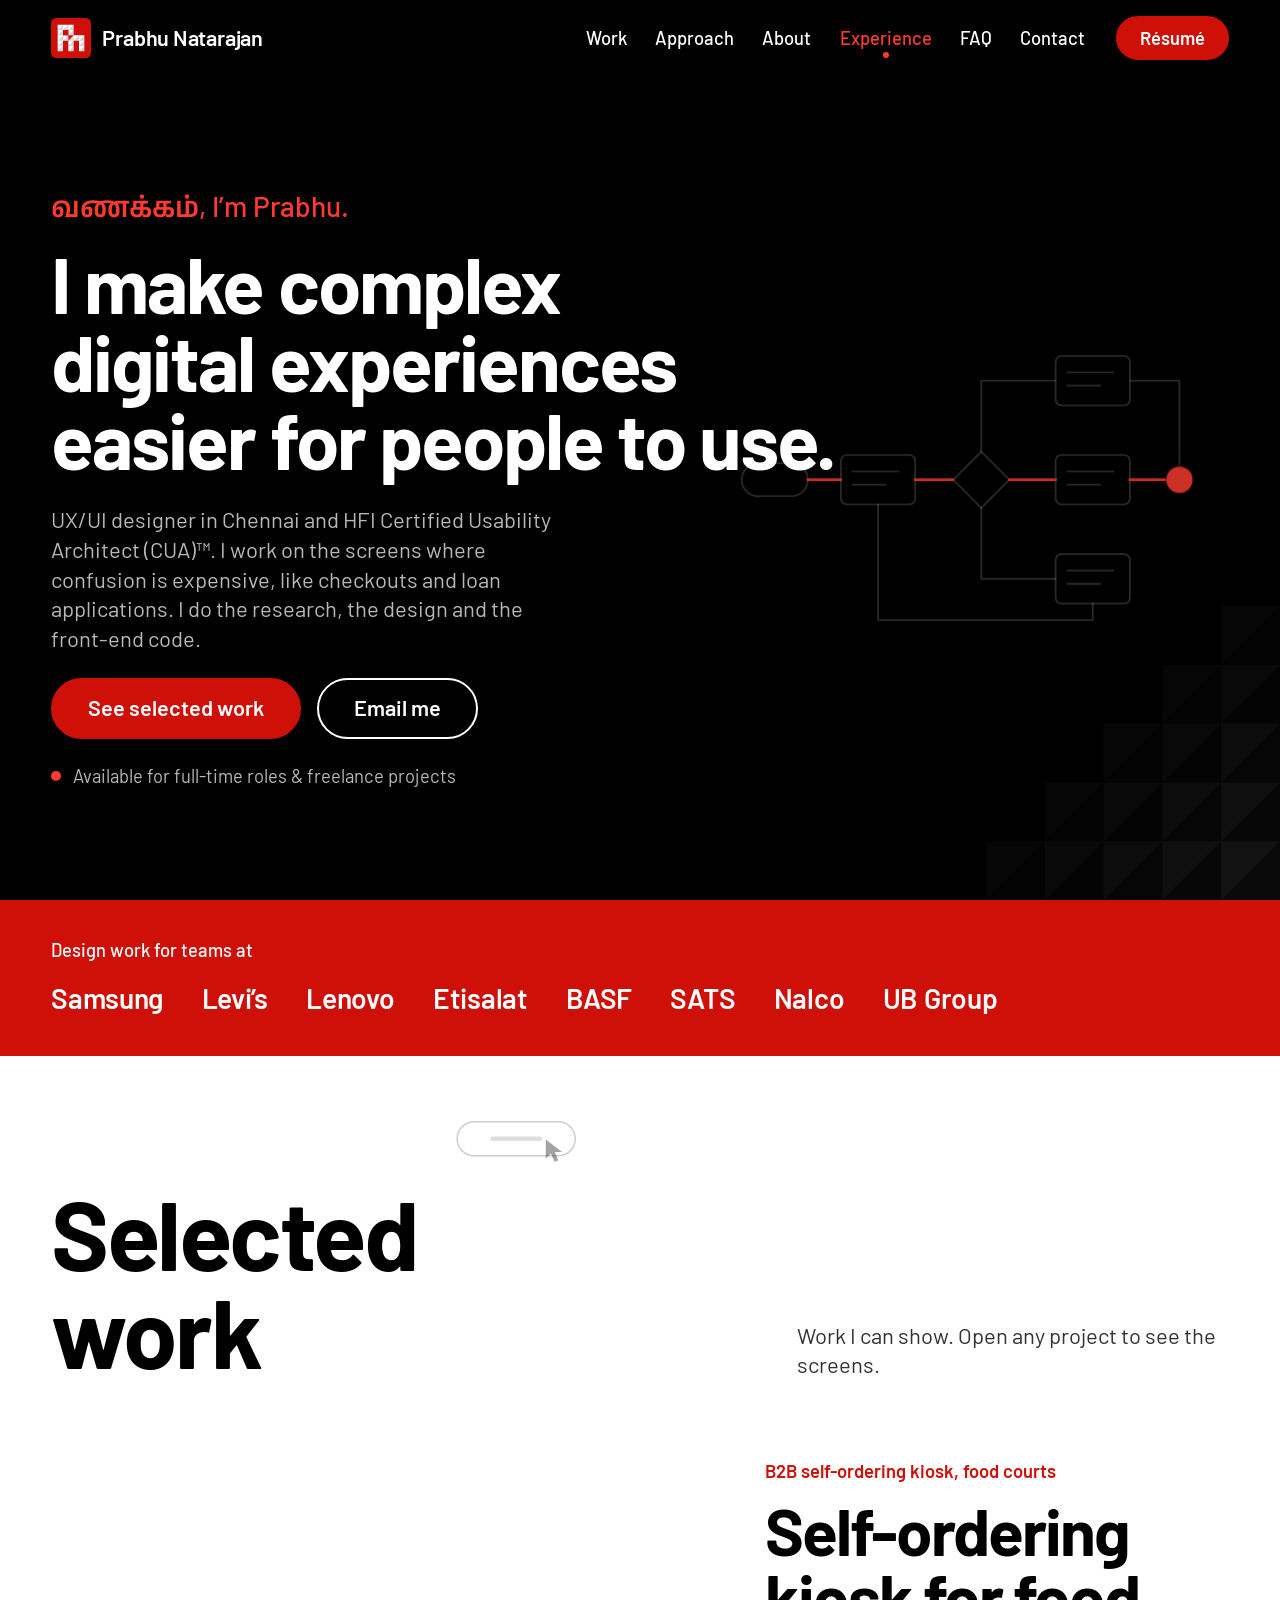
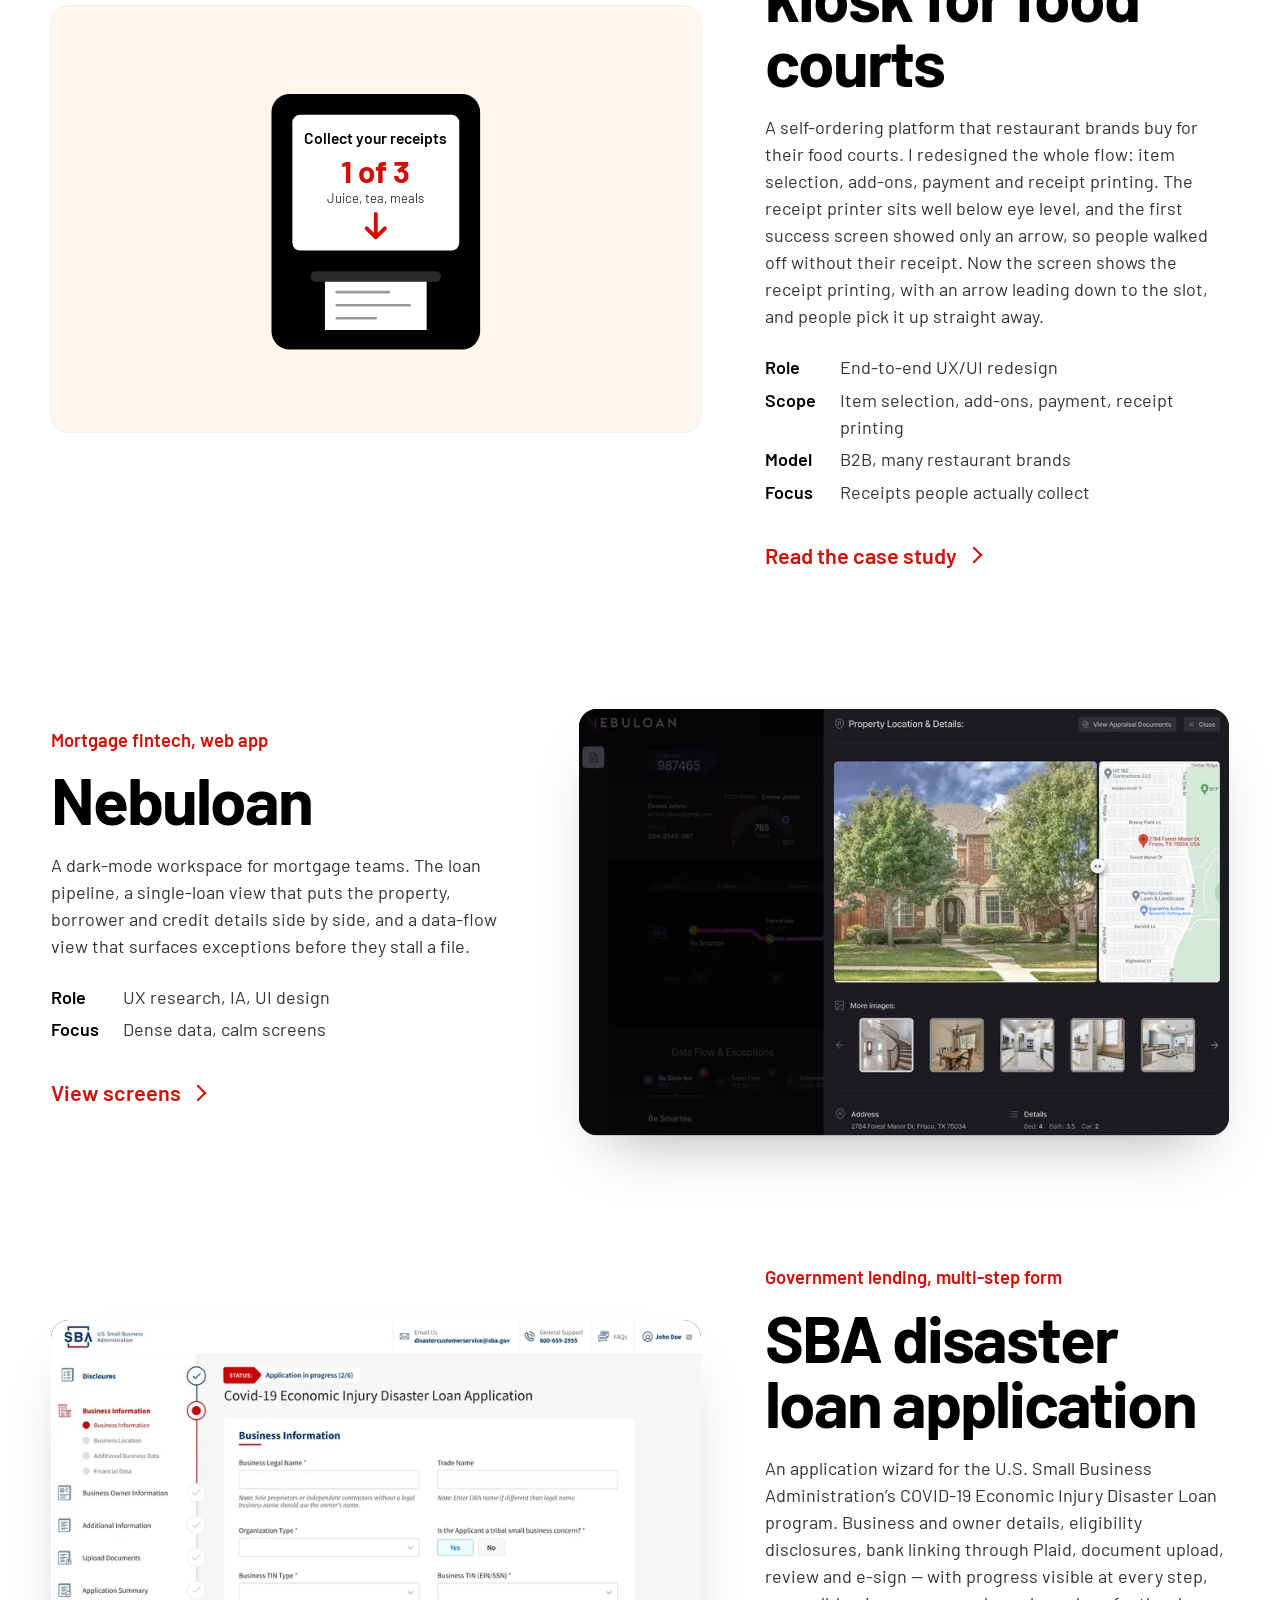
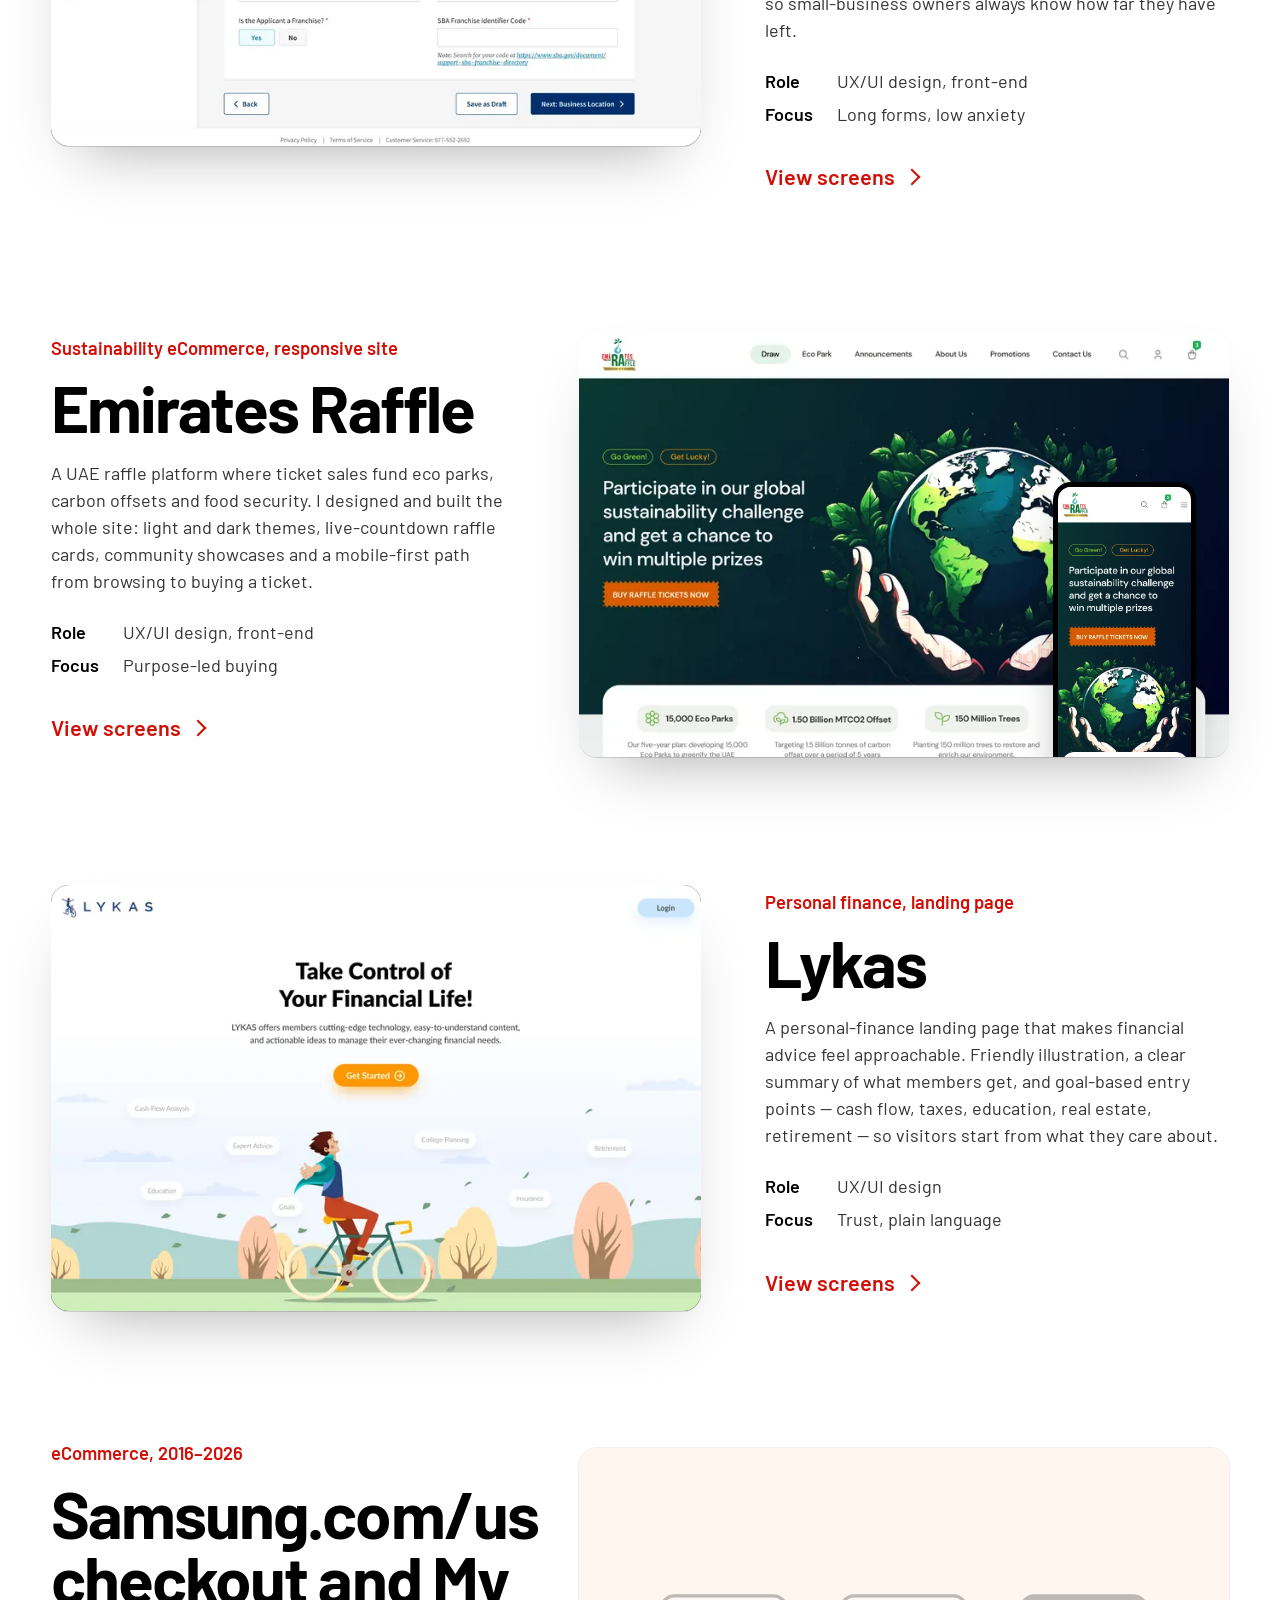
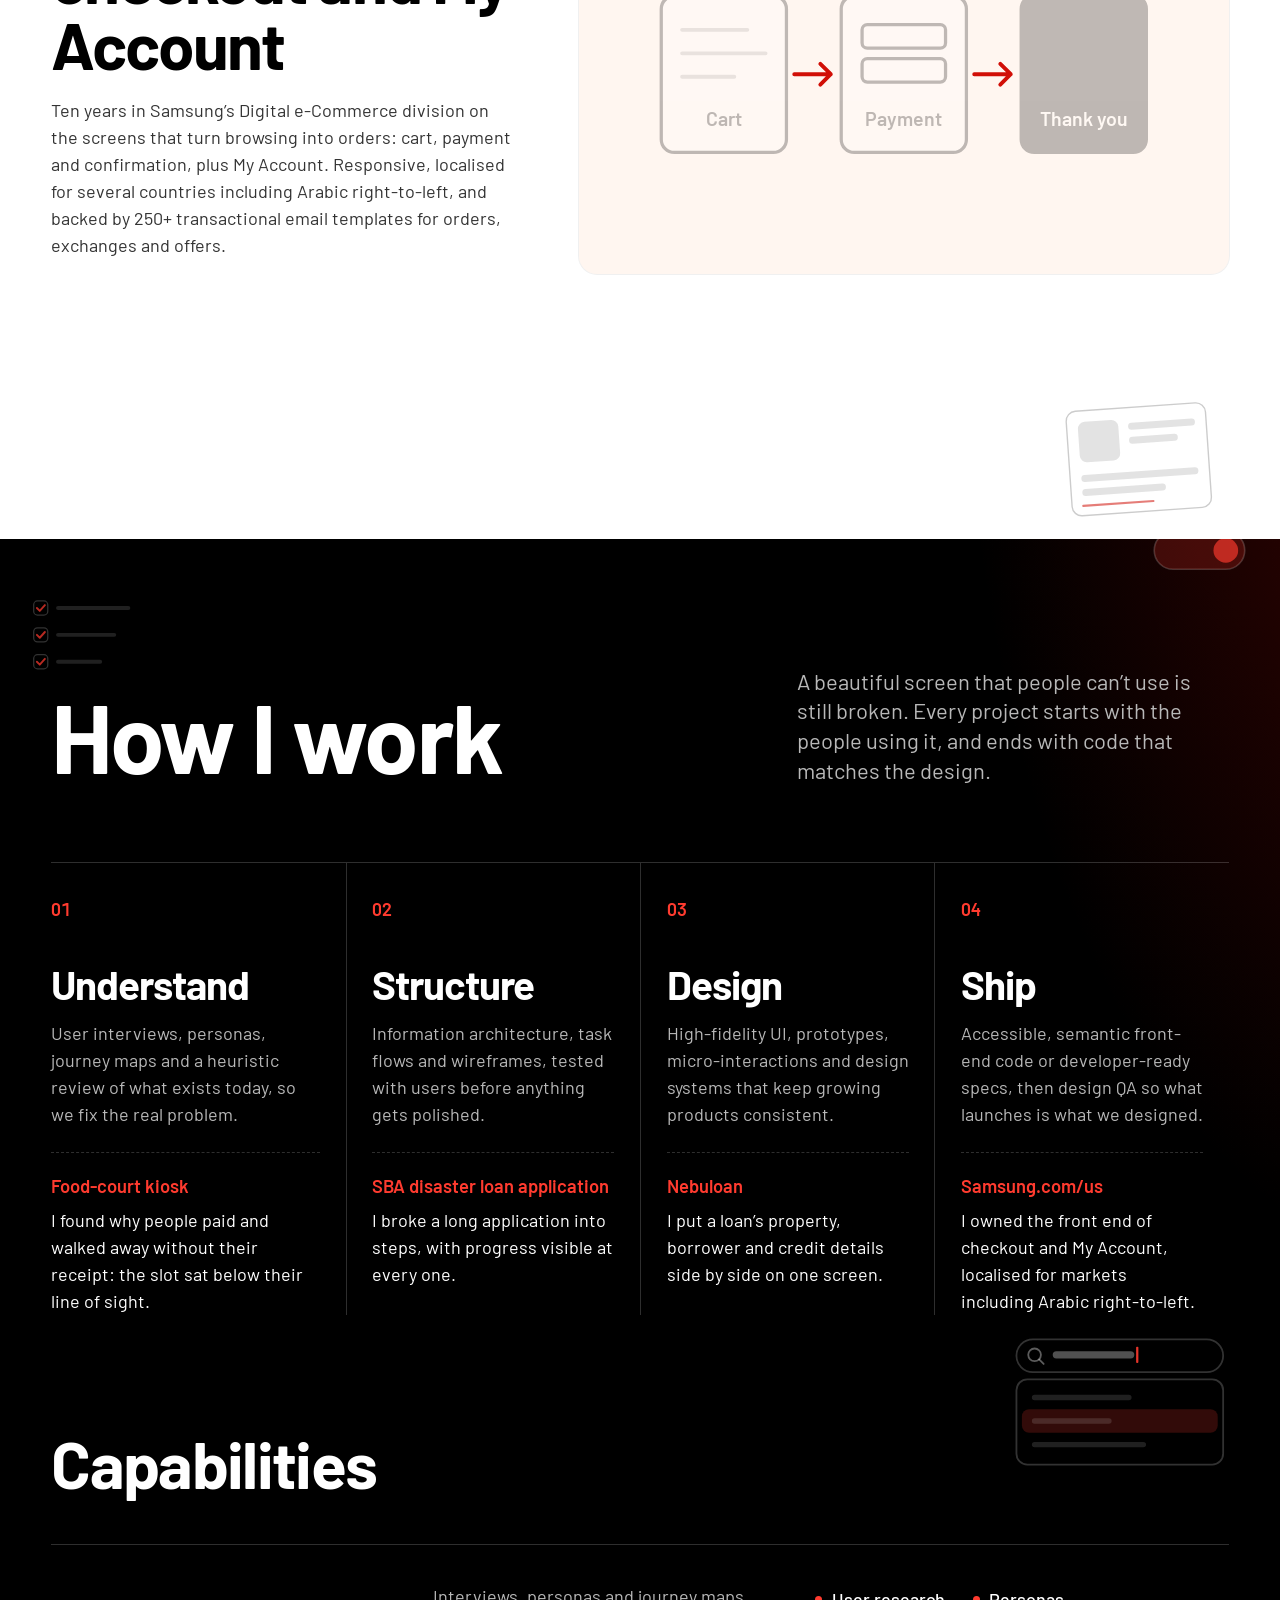
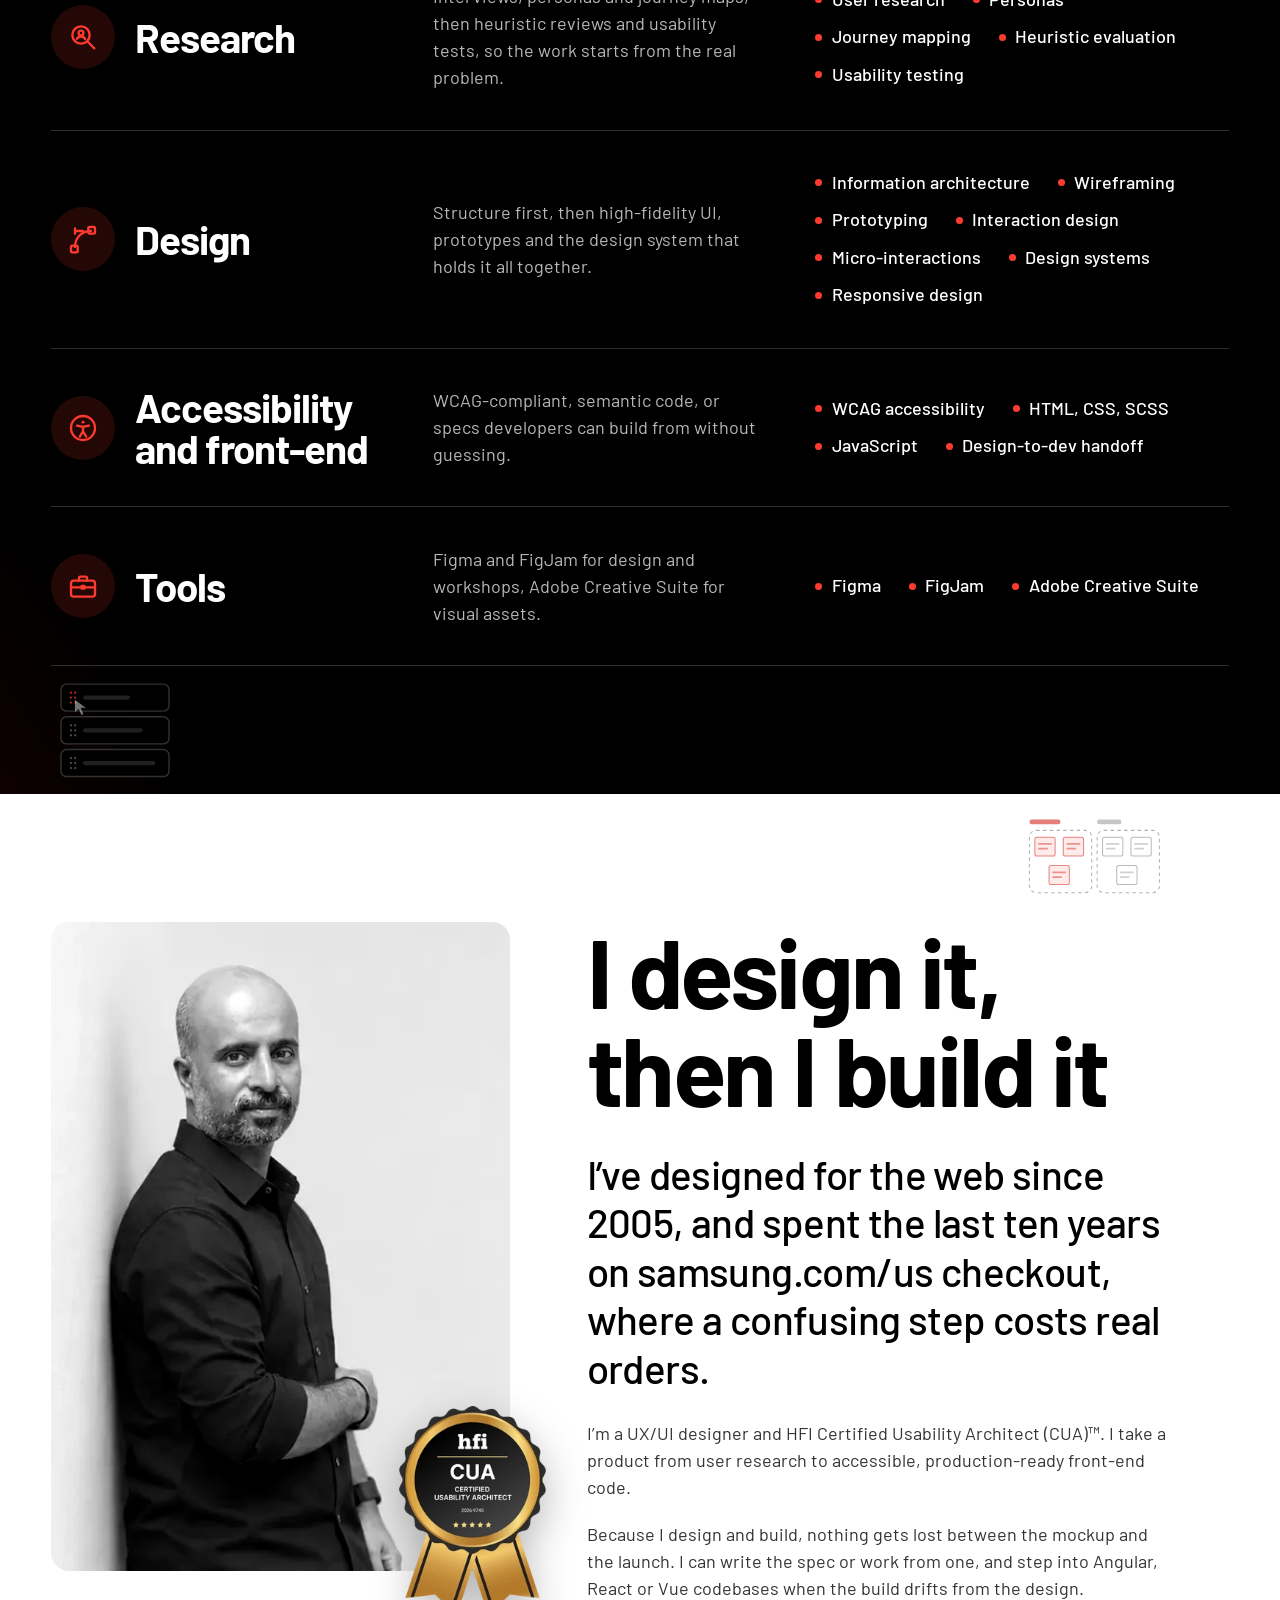
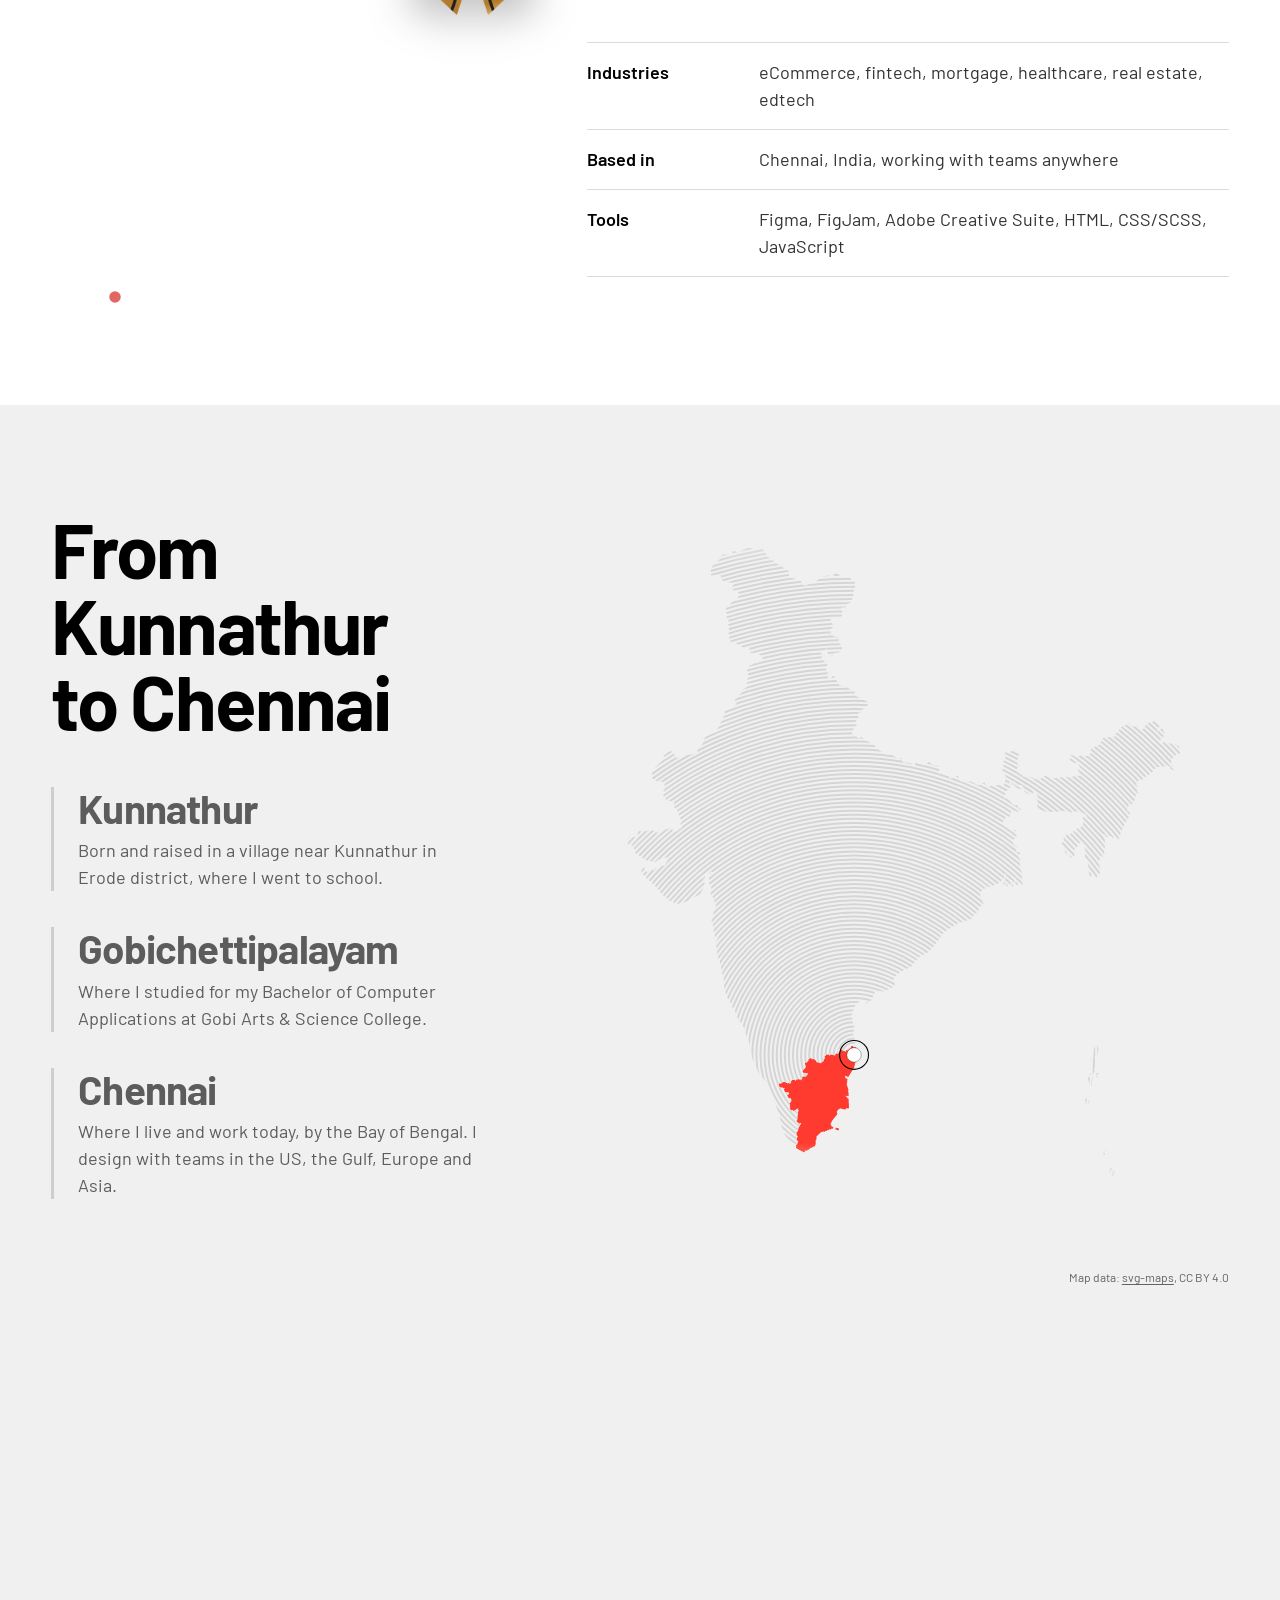
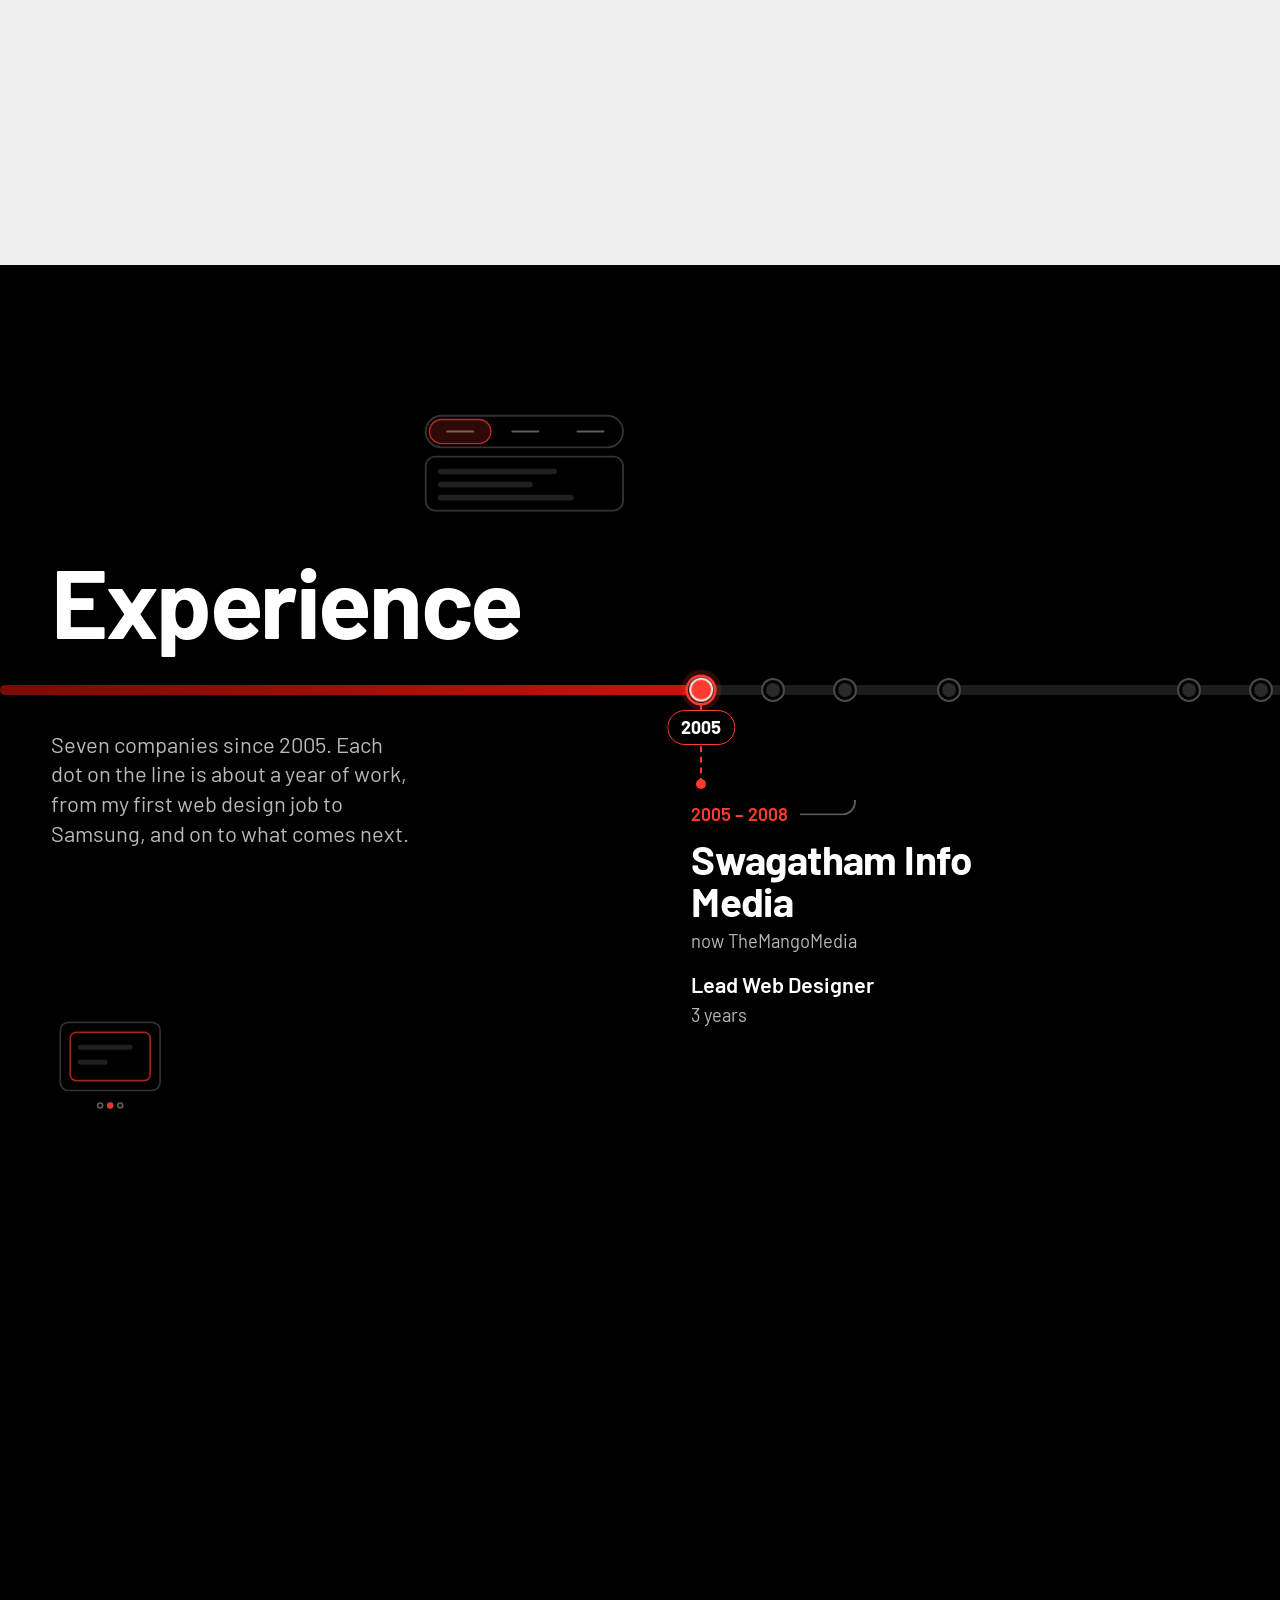
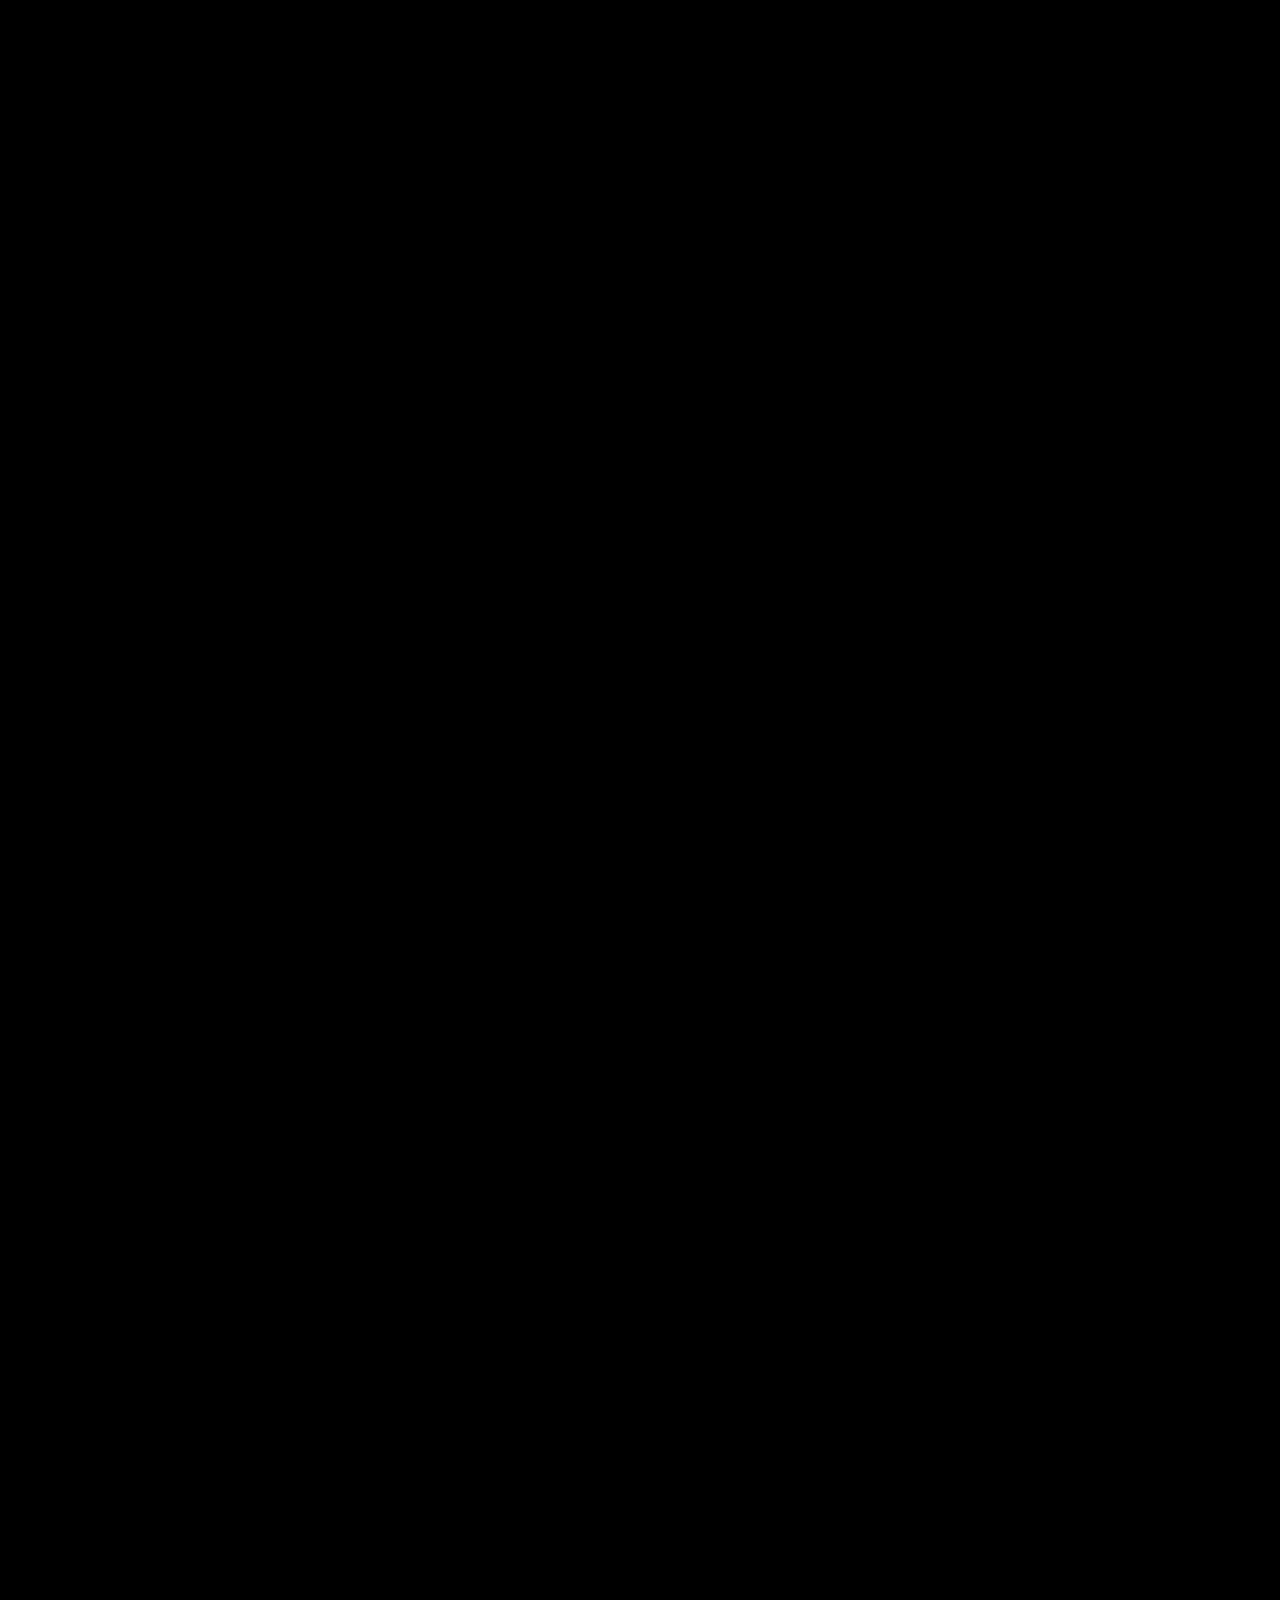
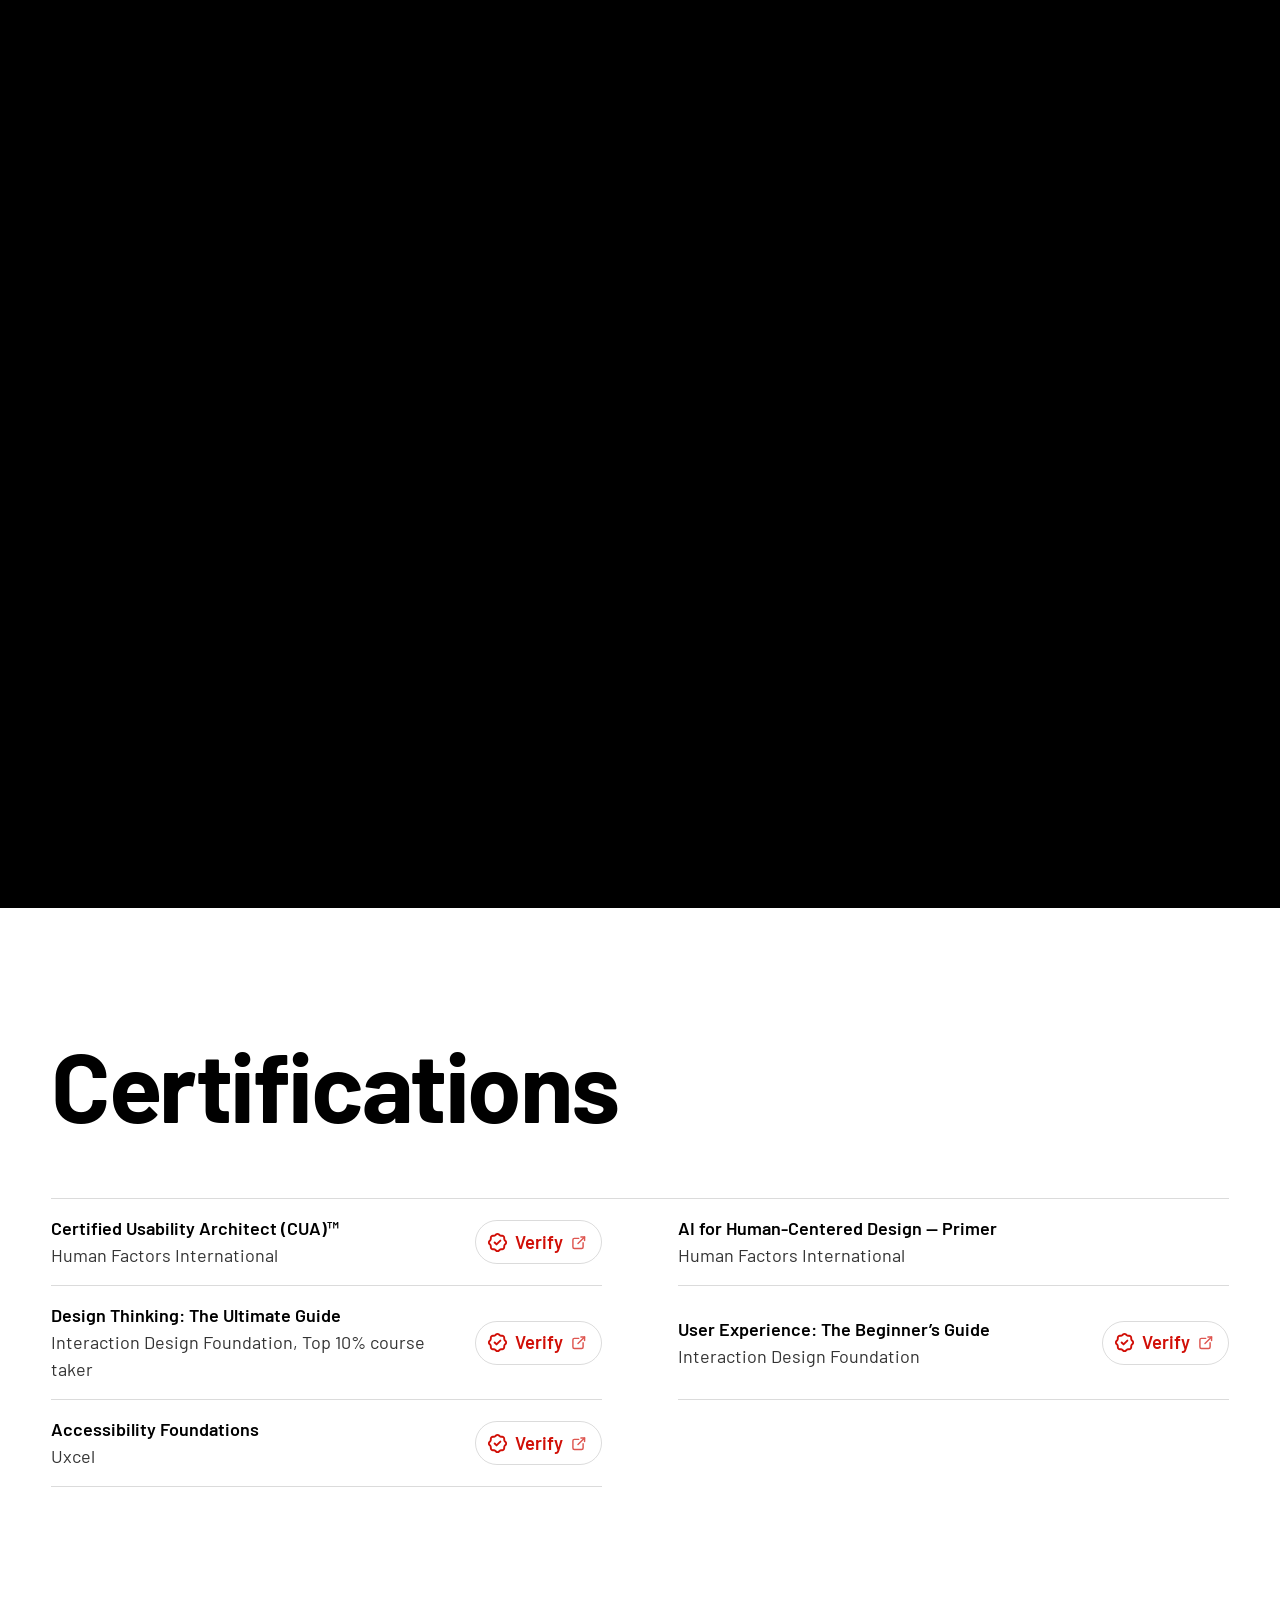
==== commit 92580d8d: "Profile updated Profile updated" ====
--- a/index.html
+++ b/index.html
@@ -35,7 +35,7 @@
 
 <link rel="preload" href="assets/fonts/barlow-700.woff2" as="font" type="font/woff2" crossorigin>
 <link rel="preload" href="assets/fonts/barlow-400.woff2" as="font" type="font/woff2" crossorigin>
-<link rel="stylesheet" href="assets/css/style.css?v=20261125d">
+<link rel="stylesheet" href="assets/css/style.css?v=20261125g">
 <script>document.documentElement.classList.replace('no-js','js')</script>
 
 <script type="application/ld+json">
@@ -56,7 +56,7 @@
     "@type": "ImageObject",
     "url": "https://www.prabhunatarajan.com/assets/img/portrait-800.webp",
     "width": 800,
-    "height": 1199
+    "height": 1131
    },
    "address": {
     "@type": "PostalAddress",
@@ -318,74 +318,34 @@
    "mainEntity": [
     {
      "@type": "Question",
-     "name": "Who is Prabhu Natarajan?",
+     "name": "Are you available for new work?",
      "acceptedAnswer": {
       "@type": "Answer",
-      "text": "Prabhu Natarajan is a UX/UI designer and HFI Certified Usability Architect (CUA)™ based in Chennai, India. He has designed for the web since 2005, most recently as Assistant Manager, UX/UI in Samsung’s Digital e-Commerce Division from 2016 to 2026."
+      "text": "Yes. I’m available for full-time UX/UI roles and freelance projects. The quickest way to reach me is email: me@prabhunatarajan.com."
      }
     },
     {
      "@type": "Question",
-     "name": "Is Prabhu available for new work?",
+     "name": "Do you write front-end code?",
      "acceptedAnswer": {
       "@type": "Answer",
-      "text": "Yes. He’s available for full-time UX/UI roles and freelance projects. The quickest way to reach him is by email at me@prabhunatarajan.com."
+      "text": "Yes. I write semantic, accessible HTML, CSS/SCSS and JavaScript, and I can work in Angular, React or Vue codebases when the build drifts from the design."
      }
     },
     {
      "@type": "Question",
-     "name": "What does Prabhu do as a UX/UI designer?",
+     "name": "Do you work with teams outside India?",
      "acceptedAnswer": {
       "@type": "Answer",
-      "text": "He works across the whole process: user research, personas, journey mapping and heuristic reviews, then information architecture, wireframes and prototypes, then high-fidelity UI and design systems, and finally accessible front-end code or developer-ready specs with design QA."
+      "text": "Yes. I work from Chennai on Indian Standard Time (UTC+5:30), and I’ve designed with teams in the US, the Gulf, Europe and Asia."
      }
     },
     {
      "@type": "Question",
-     "name": "Which industries has he designed for?",
-     "acceptedAnswer": {
-      "@type": "Answer",
-      "text": "eCommerce, fintech, mortgage, healthcare, real estate, edtech and government lending. His work includes Samsung.com/us checkout, the Nebuloan mortgage workspace and the SBA COVID-19 disaster loan application."
-     }
-    },
-    {
-     "@type": "Question",
-     "name": "Does Prabhu write front-end code?",
-     "acceptedAnswer": {
-      "@type": "Answer",
-      "text": "Yes. He writes semantic, accessible HTML, CSS/SCSS and JavaScript, builds WCAG-compliant interfaces, and can work in Angular, React or Vue codebases when the build drifts from the design."
-     }
-    },
-    {
-     "@type": "Question",
-     "name": "Can he work with teams outside India?",
-     "acceptedAnswer": {
-      "@type": "Answer",
-      "text": "Yes. He works from Chennai on Indian Standard Time (UTC+5:30) and has designed with teams in the US, the Gulf, Europe and Asia."
-     }
-    },
-    {
-     "@type": "Question",
-     "name": "What freelance work does Prabhu take on?",
-     "acceptedAnswer": {
-      "@type": "Answer",
-      "text": "UX audits and usability reviews of an existing product, redesigns of key flows such as sign-up, checkout and long forms, design systems, and accessible, WCAG-compliant front-end builds. He can take on one part of a product or the whole journey, from research to shipped UI."
-     }
-    },
-    {
-     "@type": "Question",
-     "name": "How does a freelance project with Prabhu start?",
+     "name": "How does a freelance project start?",
      "acceptedAnswer": {
       "@type": "Answer",
       "text": "Email me@prabhunatarajan.com with a few lines about the product, who uses it, what isn’t working and when you need it. That’s enough for a first conversation about scope and approach."
-     }
-    },
-    {
-     "@type": "Question",
-     "name": "What does a client get at the end of a project?",
-     "acceptedAnswer": {
-      "@type": "Answer",
-      "text": "Whatever your team needs to build from: Figma designs and prototypes with developer-ready specs, or production-ready HTML, CSS and JavaScript. Accessibility is designed in from the start, not added at the end."
      }
     }
    ]
@@ -435,12 +395,12 @@
     <div class="wrap hero__inner">
       <p class="hero__hello"><span lang="ta">வணக்கம்</span>, I’m Prabhu.</p>
       <h1 id="hero-title" class="hero__title">
-        <span class="line"><span>I design interfaces</span></span>
-        <span class="line"><span>that make complicated</span></span>
-        <span class="line"><span>things feel simple.</span></span>
+        <span class="line"><span>Research-led design.</span></span>
+        <span class="line"><span>Real results.</span></span>
       </h1>
+      <script>/* Hero title: show one of two at random on each visit */(function(){var h=document.getElementById('hero-title');if(!h||Math.random()<.5)return;h.innerHTML=['I make complex','digital experiences','easier for people to use.'].map(function(s){return '<span class="line"><span>'+s+'</span></span>'}).join('');})();</script>
       <div class="hero__foot">
-        <p class="hero__lede">UX/UI designer in Chennai and HFI Certified Usability Architect (CUA)™. I work on the screens where confusion is expensive — checkouts, loan applications, mortgage tools — and take them from user research all the way to accessible, shipped UI.</p>
+        <p class="hero__lede">UX/UI designer in Chennai and HFI Certified Usability Architect (CUA)™. I work on the screens where confusion is expensive, like checkouts and loan applications. I do the research, the design and the front-end code.</p>
         <div class="hero__actions">
           <a class="btn btn--gold magnetic" href="#work">See selected work</a>
           <a class="btn btn--ghost magnetic" href="mailto:me@prabhunatarajan.com">Email me</a>
@@ -478,7 +438,7 @@
     <div class="wrap">
       <header class="section-head">
         <h2 id="work-title" class="section-title">Selected work</h2>
-        <p class="section-intro">Products I’ve shaped, from mortgage dashboards to food-court kiosks. Open any project to see the screens.</p>
+        <p class="section-intro">Work I can show. Open any project to see the screens.</p>
       </header>
 
       <article class="project" aria-labelledby="p-kiosk">
@@ -591,10 +551,10 @@
         <p class="section-intro">A beautiful screen that people can’t use is still broken. Every project starts with the people using it, and ends with code that matches the design.</p>
       </header>
       <ol class="steps">
-        <li class="step"><span class="step__n" aria-hidden="true">01</span><h3>Understand</h3><p>User interviews, personas, journey maps and a heuristic review of what exists today, so we fix the real problem.</p></li>
-        <li class="step"><span class="step__n" aria-hidden="true">02</span><h3>Structure</h3><p>Information architecture, task flows and wireframes — tested with users before anything gets polished.</p></li>
-        <li class="step"><span class="step__n" aria-hidden="true">03</span><h3>Design</h3><p>High-fidelity UI, prototypes, micro-interactions and design systems that keep growing products consistent.</p></li>
-        <li class="step"><span class="step__n" aria-hidden="true">04</span><h3>Ship</h3><p>Accessible, semantic front-end code or developer-ready specs, then design QA so what launches is what we designed.</p></li>
+        <li class="step"><span class="step__n" aria-hidden="true">01</span><h3>Understand</h3><p>User interviews, personas, journey maps and a heuristic review of what exists today, so we fix the real problem.</p><p class="step__eg"><span class="step__eg-label">Food-court kiosk<span class="sr-only">:</span></span> I found why people paid and walked away without their receipt: the slot sat below their line of sight.</p></li>
+        <li class="step"><span class="step__n" aria-hidden="true">02</span><h3>Structure</h3><p>Information architecture, task flows and wireframes, tested with users before anything gets polished.</p><p class="step__eg"><span class="step__eg-label">SBA disaster loan application<span class="sr-only">:</span></span> I broke a long application into steps, with progress visible at every one.</p></li>
+        <li class="step"><span class="step__n" aria-hidden="true">03</span><h3>Design</h3><p>High-fidelity UI, prototypes, micro-interactions and design systems that keep growing products consistent.</p><p class="step__eg"><span class="step__eg-label">Nebuloan<span class="sr-only">:</span></span> I put a loan’s property, borrower and credit details side by side on one screen.</p></li>
+        <li class="step"><span class="step__n" aria-hidden="true">04</span><h3>Ship</h3><p>Accessible, semantic front-end code or developer-ready specs, then design QA so what launches is what we designed.</p><p class="step__eg"><span class="step__eg-label">Samsung.com/us<span class="sr-only">:</span></span> I owned the front end of checkout and My Account, localised for markets including Arabic right-to-left.</p></li>
       </ol>
       <div id="capabilities" class="caps-block" aria-labelledby="caps-title">
         <div class="abstract abstract--caps" aria-hidden="true"><svg viewBox="0 0 240 150" class="ab ux ux--search">
@@ -621,7 +581,7 @@
           </li>
           <li class="caprow">
             <div class="caprow__head"><span class="caprow__icon" aria-hidden="true"><svg viewBox="0 0 24 24" fill="none" stroke="currentColor" stroke-width="1.75" stroke-linecap="round" stroke-linejoin="round" focusable="false"><path d="M6 18C6 11 11 6 18 6"/><rect x="3" y="17" width="5" height="5" rx="1"/><rect x="16" y="3" width="5" height="5" rx="1"/><path d="M6 6h6M6 4v4"/></svg></span><h4 class="caprow__title">Design</h4></div>
-            <p class="caprow__desc">Structure first, then high-fidelity UI, prototypes, micro-interactions and design systems that keep growing products consistent.</p>
+            <p class="caprow__desc">Structure first, then high-fidelity UI, prototypes and the design system that holds it all together.</p>
             <ul class="chips" aria-label="Design"><li>Information architecture</li><li>Wireframing</li><li>Prototyping</li><li>Interaction design</li><li>Micro-interactions</li><li>Design systems</li><li>Responsive design</li></ul>
           </li>
           <li class="caprow">
@@ -655,17 +615,17 @@
 </svg></div>
     <div class="wrap about__grid">
       <figure class="about__photo">
-        <img src="assets/img/portrait-800.webp" srcset="assets/img/portrait-480.webp 480w, assets/img/portrait-800.webp 800w" sizes="(min-width: 960px) 34vw, 80vw" width="800" height="1199" alt="Black-and-white portrait of Prabhu Natarajan" loading="lazy" decoding="async">
+        <img src="assets/img/portrait-800.webp?v=4" srcset="assets/img/portrait-480.webp?v=4 480w, assets/img/portrait-800.webp?v=4 800w" sizes="(min-width: 960px) 34vw, 80vw" width="800" height="1131" alt="Black-and-white portrait of Prabhu Natarajan" loading="lazy" decoding="async">
         <figcaption><a class="badge-link" href="https://hfiinstitute.com/verify/?credential=376dae02-b2f6-4be2-b82d-7b70dd803888" target="_blank" rel="noopener" data-cursor="Verify"><img class="badge-img" src="assets/img/hfi-cua-badge-400.webp" srcset="assets/img/hfi-cua-badge-200.webp 200w, assets/img/hfi-cua-badge-400.webp 400w" sizes="(min-width: 861px) 170px, 120px" width="400" height="569" alt="HFI Certified Usability Architect (CUA)™ badge, credential 2026-9745. Verify it on HFI’s site (opens in a new tab)" loading="lazy" decoding="async"></a></figcaption>
       </figure>
       <div class="about__text">
-        <h2 id="about-title" class="section-title">Research first, pixels second</h2>
-        <p class="about__lead">I’ve been designing for the web since 2005 — long enough to know that the best interface is the one people don’t have to think about.</p>
-        <p>I’m a UX/UI designer and HFI Certified Usability Architect (CUA)™. I work the full arc: user research, journey mapping and usability evaluation, through information architecture and design systems, to accessible, WCAG-compliant interfaces in production-ready code.</p>
+        <h2 id="about-title" class="section-title">I design it, then I build it</h2>
+        <p class="about__lead">I’ve designed for the web since 2005, and spent the last ten years on samsung.com/us checkout, where a confusing step costs real orders.</p>
+        <p>I’m a UX/UI designer and HFI Certified Usability Architect (CUA)™. I take a product from user research to accessible, production-ready front-end code.</p>
         <p>Because I design and build, nothing gets lost between the mockup and the launch. I can write the spec or work from one, and step into Angular, React or Vue codebases when the build drifts from the design.</p>
         <dl class="about__facts">
           <div><dt>Industries</dt><dd>eCommerce, fintech, mortgage, healthcare, real estate, edtech</dd></div>
-          <div><dt>Based in</dt><dd>Chennai, India — working with teams anywhere</dd></div>
+          <div><dt>Based in</dt><dd>Chennai, India, working with teams anywhere</dd></div>
           <div><dt>Tools</dt><dd>Figma, FigJam, Adobe Creative Suite, HTML, CSS/SCSS, JavaScript</dd></div>
         </dl>
       </div>
@@ -681,7 +641,7 @@
           <ol class="where__steps">
             <li class="where__step is-active" data-step="0"><h3>Kunnathur</h3><p>Born and raised in a village near Kunnathur in Erode district, where I went to school.</p></li>
             <li class="where__step" data-step="1"><h3>Gobichettipalayam</h3><p>Where I studied for my Bachelor of Computer Applications at Gobi Arts &amp; Science College.</p></li>
-            <li class="where__step" data-step="2"><h3>Chennai</h3><p>Where I live and work today, by the Bay of Bengal — designing with teams in the US, the Gulf, Europe and Asia.</p></li>
+            <li class="where__step" data-step="2"><h3>Chennai</h3><p>Where I live and work today, by the Bay of Bengal. I design with teams in the US, the Gulf, Europe and Asia.</p></li>
           </ol>
         </div>
         <div class="where__visual">
@@ -838,7 +798,7 @@
   <circle class="ux-pagedot" cx="88" cy="110" r="3.5"/>
 </svg></div>
             <h2 id="exp-title" class="section-title career__title">Experience</h2>
-            <p class="career__intro">Seven companies since 2005. Each dot on the line is about a year of work, from my first web design job to Samsung — and to what comes next.<span class="career__hint"> Swipe the line sideways to follow it.</span></p>
+            <p class="career__intro">Seven companies since 2005. Each dot on the line is about a year of work, from my first web design job to Samsung, and on to what comes next.<span class="career__hint"> Swipe the line sideways to follow it.</span></p>
           </div>
           <ol class="career__list">
           <li class="co co--down" style="--dots:3" data-co="0">
@@ -949,20 +909,6 @@
 
   <!-- CERTIFICATIONS -->
   <section id="certifications" class="credentials" aria-labelledby="creds-title">
-    <div class="abstract abstract--creds" aria-hidden="true"><svg viewBox="0 0 240 150" class="ab ux ux--analyst">
-  <rect class="ux-line" x="10" y="10" width="170" height="130" rx="10"/>
-  <path class="ux-line ux-strong" d="M24 28h54"/><path class="ux-line" d="M148 28h.01M160 28h.01"/>
-  <rect class="ux-line" x="24" y="42" width="142" height="38" rx="5"/>
-  <path class="ux-line ux-soft" d="M24 94h112M24 106h80"/>
-  <rect class="ux-line ux-strong" x="24" y="117" width="56" height="15" rx="7.5"/>
-  <g class="ux-find ux-find--1"><circle cx="196" cy="34" r="3.5"/><path d="M205 34h27"/></g>
-  <g class="ux-find ux-find--2"><circle cx="196" cy="52" r="3.5"/><path d="M205 52h20"/></g>
-  <g class="ux-find ux-find--3"><circle cx="196" cy="70" r="3.5"/><path d="M205 70h24"/></g>
-  <g class="ux-issue ux-issue--1"><circle cx="170" cy="20" r="8"/><text x="170" y="23.2" text-anchor="middle">1</text></g>
-  <g class="ux-issue ux-issue--2"><circle cx="146" cy="90" r="8"/><text x="146" y="93.2" text-anchor="middle">2</text></g>
-  <g class="ux-issue ux-issue--3"><circle cx="88" cy="114" r="8"/><text x="88" y="117.2" text-anchor="middle">3</text></g>
-  <g class="ux-lens"><circle class="ux-lens__glass" cx="0" cy="0" r="15"/><path class="ux-lens__handle" d="M11 11l11 11"/></g>
-</svg></div>
     <div class="wrap">
       <h2 id="creds-title" class="section-title credentials__title">Certifications</h2>
       <ul class="creds__list">
@@ -979,50 +925,25 @@
   <section id="faq" class="faq" aria-labelledby="faq-title">
     <div class="wrap faq__grid">
       <div class="faq__head">
-        <h2 id="faq-title" class="section-title">Common questions</h2>
+        <h2 id="faq-title" class="section-title">Questions people ask me</h2>
         <p class="faq__intro">Short answers for recruiters, hiring managers and clients.</p>
-        <div class="faq__anim" aria-hidden="true"><svg viewBox="0 0 260 172" class="ux ux--acc" focusable="false">
-<g class="ux-acc-row ux-acc-row--c"><rect class="ux-acc-box ux-acc-box--c" x="4" y="92" width="252" height="34" rx="8"/><rect class="ux-acc-on ux-acc-on--c" x="4" y="92" width="252" height="74" rx="8"/><path class="ux-acc-q" d="M20 109h110"/><path class="ux-acc-ico" d="M231 109h12"/><path class="ux-acc-ico ux-acc-v ux-acc-v--c" d="M237 103v12"/><g class="ux-acc-panel ux-acc-panel--c"><path class="ux-acc-a" d="M20 138h170M20 152h120"/></g></g>
-<g class="ux-acc-row ux-acc-row--b"><rect class="ux-acc-box ux-acc-box--b" x="4" y="50" width="252" height="34" rx="8"/><rect class="ux-acc-on ux-acc-on--b" x="4" y="50" width="252" height="74" rx="8"/><path class="ux-acc-q" d="M20 67h140"/><path class="ux-acc-ico" d="M231 67h12"/><path class="ux-acc-ico ux-acc-v ux-acc-v--b" d="M237 61v12"/><g class="ux-acc-panel ux-acc-panel--b"><path class="ux-acc-a" d="M20 96h170M20 110h120"/></g></g>
-<g class="ux-acc-row ux-acc-row--a"><rect class="ux-acc-box ux-acc-box--a" x="4" y="8" width="252" height="34" rx="8"/><rect class="ux-acc-on ux-acc-on--a" x="4" y="8" width="252" height="74" rx="8"/><path class="ux-acc-q" d="M20 25h124"/><path class="ux-acc-ico" d="M231 25h12"/><path class="ux-acc-ico ux-acc-v ux-acc-v--a" d="M237 19v12"/><g class="ux-acc-panel ux-acc-panel--a"><path class="ux-acc-a" d="M20 54h170M20 68h120"/></g></g>
-</svg></div>
       </div>
       <div class="faq__list">
         <details class="faq__item" open>
-          <summary><h3 class="faq__q">Who is Prabhu Natarajan?</h3><span class="faq__icon" aria-hidden="true"></span></summary>
-          <p class="faq__a">Prabhu Natarajan is a UX/UI designer and HFI Certified Usability Architect (CUA)™ based in Chennai, India. He has designed for the web since 2005, most recently as Assistant Manager, UX/UI in Samsung’s Digital e-Commerce Division from 2016 to 2026.</p>
+          <summary><h3 class="faq__q">Are you available for new work?</h3><span class="faq__icon" aria-hidden="true"></span></summary>
+          <p class="faq__a">Yes. I’m available for full-time UX/UI roles and freelance projects. The quickest way to reach me is email: me@prabhunatarajan.com.</p>
         </details>
         <details class="faq__item">
-          <summary><h3 class="faq__q">Is Prabhu available for new work?</h3><span class="faq__icon" aria-hidden="true"></span></summary>
-          <p class="faq__a">Yes. He’s available for full-time UX/UI roles and freelance projects. The quickest way to reach him is by email at me@prabhunatarajan.com.</p>
+          <summary><h3 class="faq__q">Do you write front-end code?</h3><span class="faq__icon" aria-hidden="true"></span></summary>
+          <p class="faq__a">Yes. I write semantic, accessible HTML, CSS/SCSS and JavaScript, and I can work in Angular, React or Vue codebases when the build drifts from the design.</p>
         </details>
         <details class="faq__item">
-          <summary><h3 class="faq__q">What does Prabhu do as a UX/UI designer?</h3><span class="faq__icon" aria-hidden="true"></span></summary>
-          <p class="faq__a">He works across the whole process: user research, personas, journey mapping and heuristic reviews, then information architecture, wireframes and prototypes, then high-fidelity UI and design systems, and finally accessible front-end code or developer-ready specs with design QA.</p>
+          <summary><h3 class="faq__q">Do you work with teams outside India?</h3><span class="faq__icon" aria-hidden="true"></span></summary>
+          <p class="faq__a">Yes. I work from Chennai on Indian Standard Time (UTC+5:30), and I’ve designed with teams in the US, the Gulf, Europe and Asia.</p>
         </details>
         <details class="faq__item">
-          <summary><h3 class="faq__q">Which industries has he designed for?</h3><span class="faq__icon" aria-hidden="true"></span></summary>
-          <p class="faq__a">eCommerce, fintech, mortgage, healthcare, real estate, edtech and government lending. His work includes Samsung.com/us checkout, the Nebuloan mortgage workspace and the SBA COVID-19 disaster loan application.</p>
-        </details>
-        <details class="faq__item">
-          <summary><h3 class="faq__q">Does Prabhu write front-end code?</h3><span class="faq__icon" aria-hidden="true"></span></summary>
-          <p class="faq__a">Yes. He writes semantic, accessible HTML, CSS/SCSS and JavaScript, builds WCAG-compliant interfaces, and can work in Angular, React or Vue codebases when the build drifts from the design.</p>
-        </details>
-        <details class="faq__item">
-          <summary><h3 class="faq__q">Can he work with teams outside India?</h3><span class="faq__icon" aria-hidden="true"></span></summary>
-          <p class="faq__a">Yes. He works from Chennai on Indian Standard Time (UTC+5:30) and has designed with teams in the US, the Gulf, Europe and Asia.</p>
-        </details>
-        <details class="faq__item">
-          <summary><h3 class="faq__q">What freelance work does Prabhu take on?</h3><span class="faq__icon" aria-hidden="true"></span></summary>
-          <p class="faq__a">UX audits and usability reviews of an existing product, redesigns of key flows such as sign-up, checkout and long forms, design systems, and accessible, WCAG-compliant front-end builds. He can take on one part of a product or the whole journey, from research to shipped UI.</p>
-        </details>
-        <details class="faq__item">
-          <summary><h3 class="faq__q">How does a freelance project with Prabhu start?</h3><span class="faq__icon" aria-hidden="true"></span></summary>
+          <summary><h3 class="faq__q">How does a freelance project start?</h3><span class="faq__icon" aria-hidden="true"></span></summary>
           <p class="faq__a">Email me@prabhunatarajan.com with a few lines about the product, who uses it, what isn’t working and when you need it. That’s enough for a first conversation about scope and approach.</p>
-        </details>
-        <details class="faq__item">
-          <summary><h3 class="faq__q">What does a client get at the end of a project?</h3><span class="faq__icon" aria-hidden="true"></span></summary>
-          <p class="faq__a">Whatever your team needs to build from: Figma designs and prototypes with developer-ready specs, or production-ready HTML, CSS and JavaScript. Accessibility is designed in from the start, not added at the end.</p>
         </details>
       </div>
     </div>
@@ -1041,7 +962,7 @@
   <path class="ux-done" d="M42 61l12 12 24-26" pathLength="100"/>
 </svg></div>
     <div class="wrap">
-      <h2 id="contact-title" class="contact__title">Have a product that should be easier to use? Let’s talk.</h2>
+      <h2 id="contact-title" class="contact__title">Got a screen people keep getting stuck on? Send it to me.</h2>
       <div class="contact__mail">
         <a class="contact__email" href="mailto:me@prabhunatarajan.com" data-cursor="Write">me@prabhunatarajan.com</a>
         <button class="btn btn--ghost copy" type="button" data-copy="me@prabhunatarajan.com" data-cursor="Copy"><span class="copy__label">Copy email</span></button>
--- a/assets/css/style.css
+++ b/assets/css/style.css
@@ -1404,3 +1404,17 @@
 .tri-bg--corner{right:0;bottom:0;width:calc(var(--cell)*5);height:calc(var(--cell)*5);background-image:url("../img/tri-corner.svg")}
 .tri-bg--edge{right:0;top:50%;width:calc(var(--cell)*4);height:calc(var(--cell)*7);transform:translateY(-50%);background-image:url("../img/tri-edge.svg")}
 .contact .tri-bg{opacity:.12}
+
+/* Hero: tighter spacing between greeting, title and intro */
+.hero__hello{margin-bottom:clamp(.25rem,.8vw,.75rem)}
+.hero__foot{margin-top:clamp(1rem,2vw,1.75rem)}
+@media (max-width:720px){.hero__lede{margin-top:1rem}}
+
+/* How I work: the general approach, then a real project example set apart below it */
+.step .step__eg{margin-top:1.5rem;padding-top:1.25rem;border-top:1px dashed var(--line-dark);color:var(--on-dark)}
+.step__eg-label{display:block;margin-bottom:.4rem;font-size:var(--step--1);font-weight:600;color:var(--turmeric)}
+@supports (grid-template-rows:subgrid){
+  @media (min-width:601px){
+    .step{display:grid;grid-row:span 4;grid-template-rows:subgrid;align-content:start}
+  }
+}
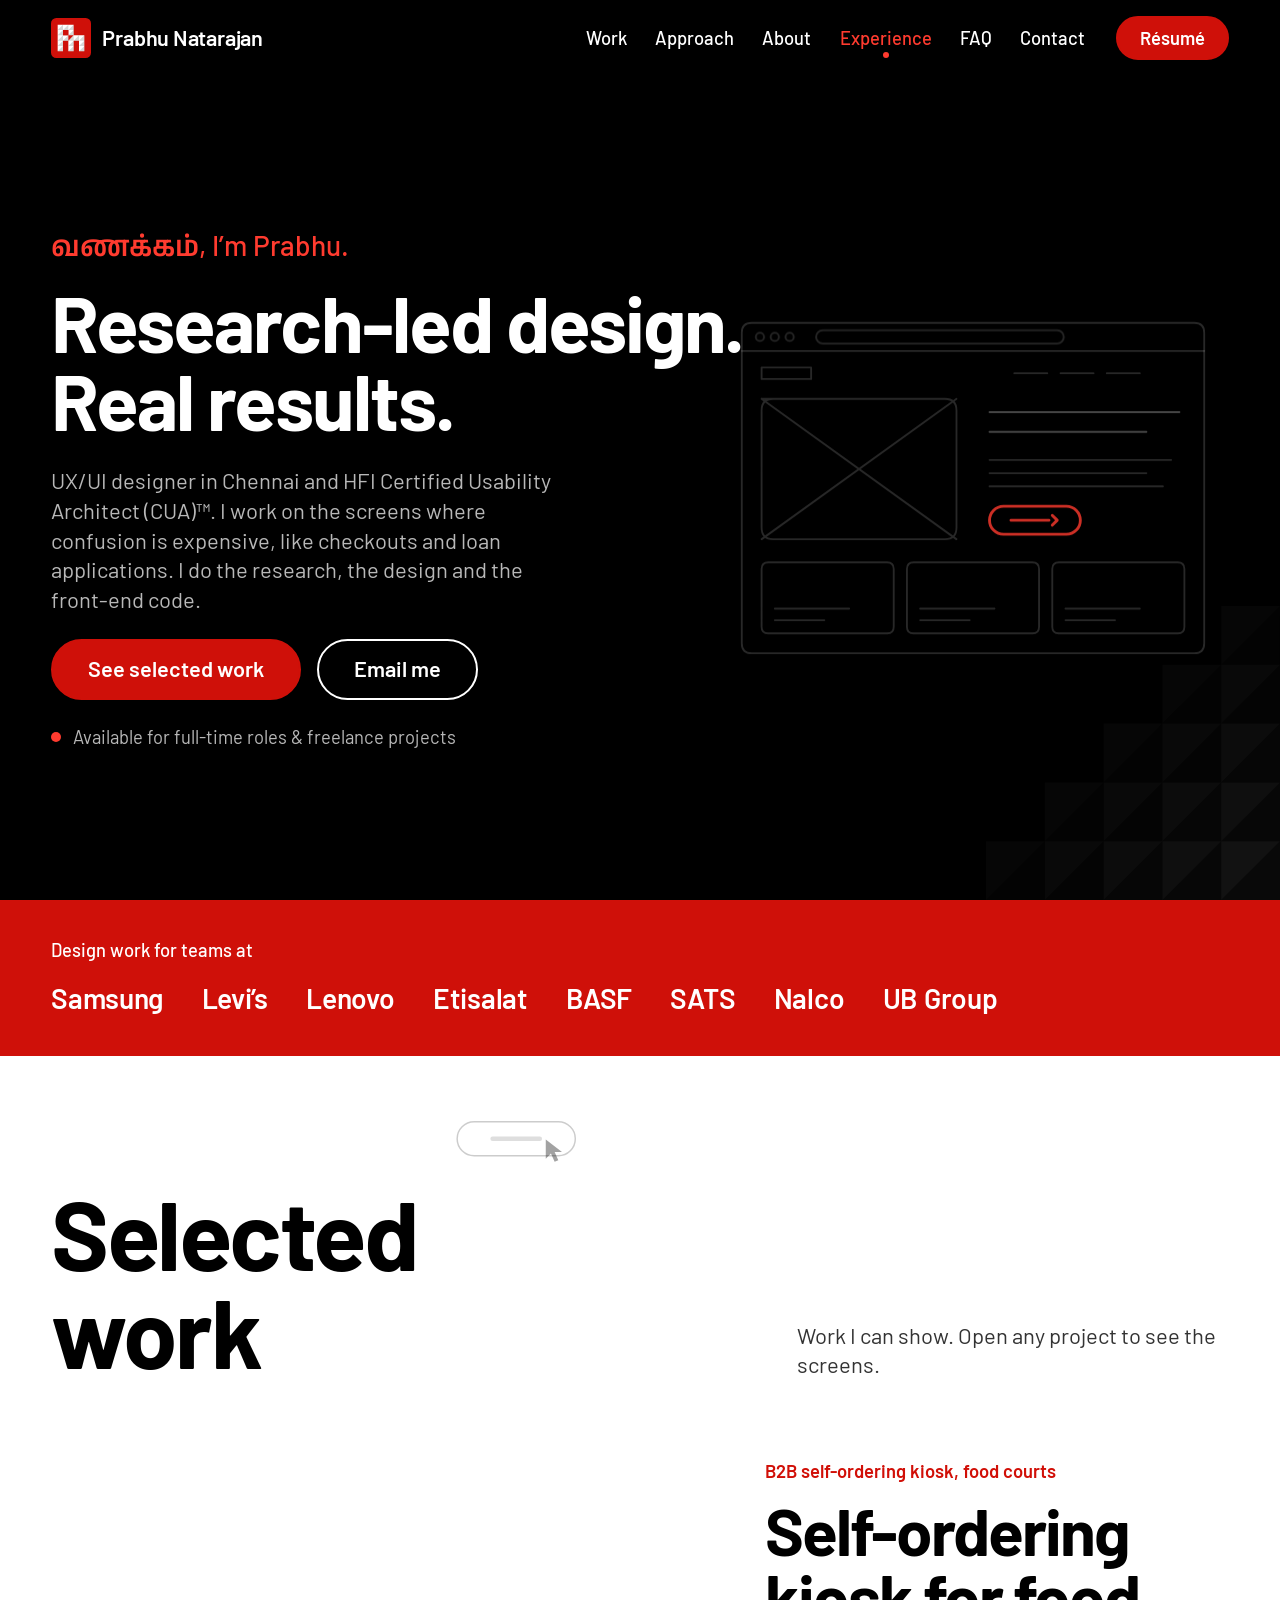
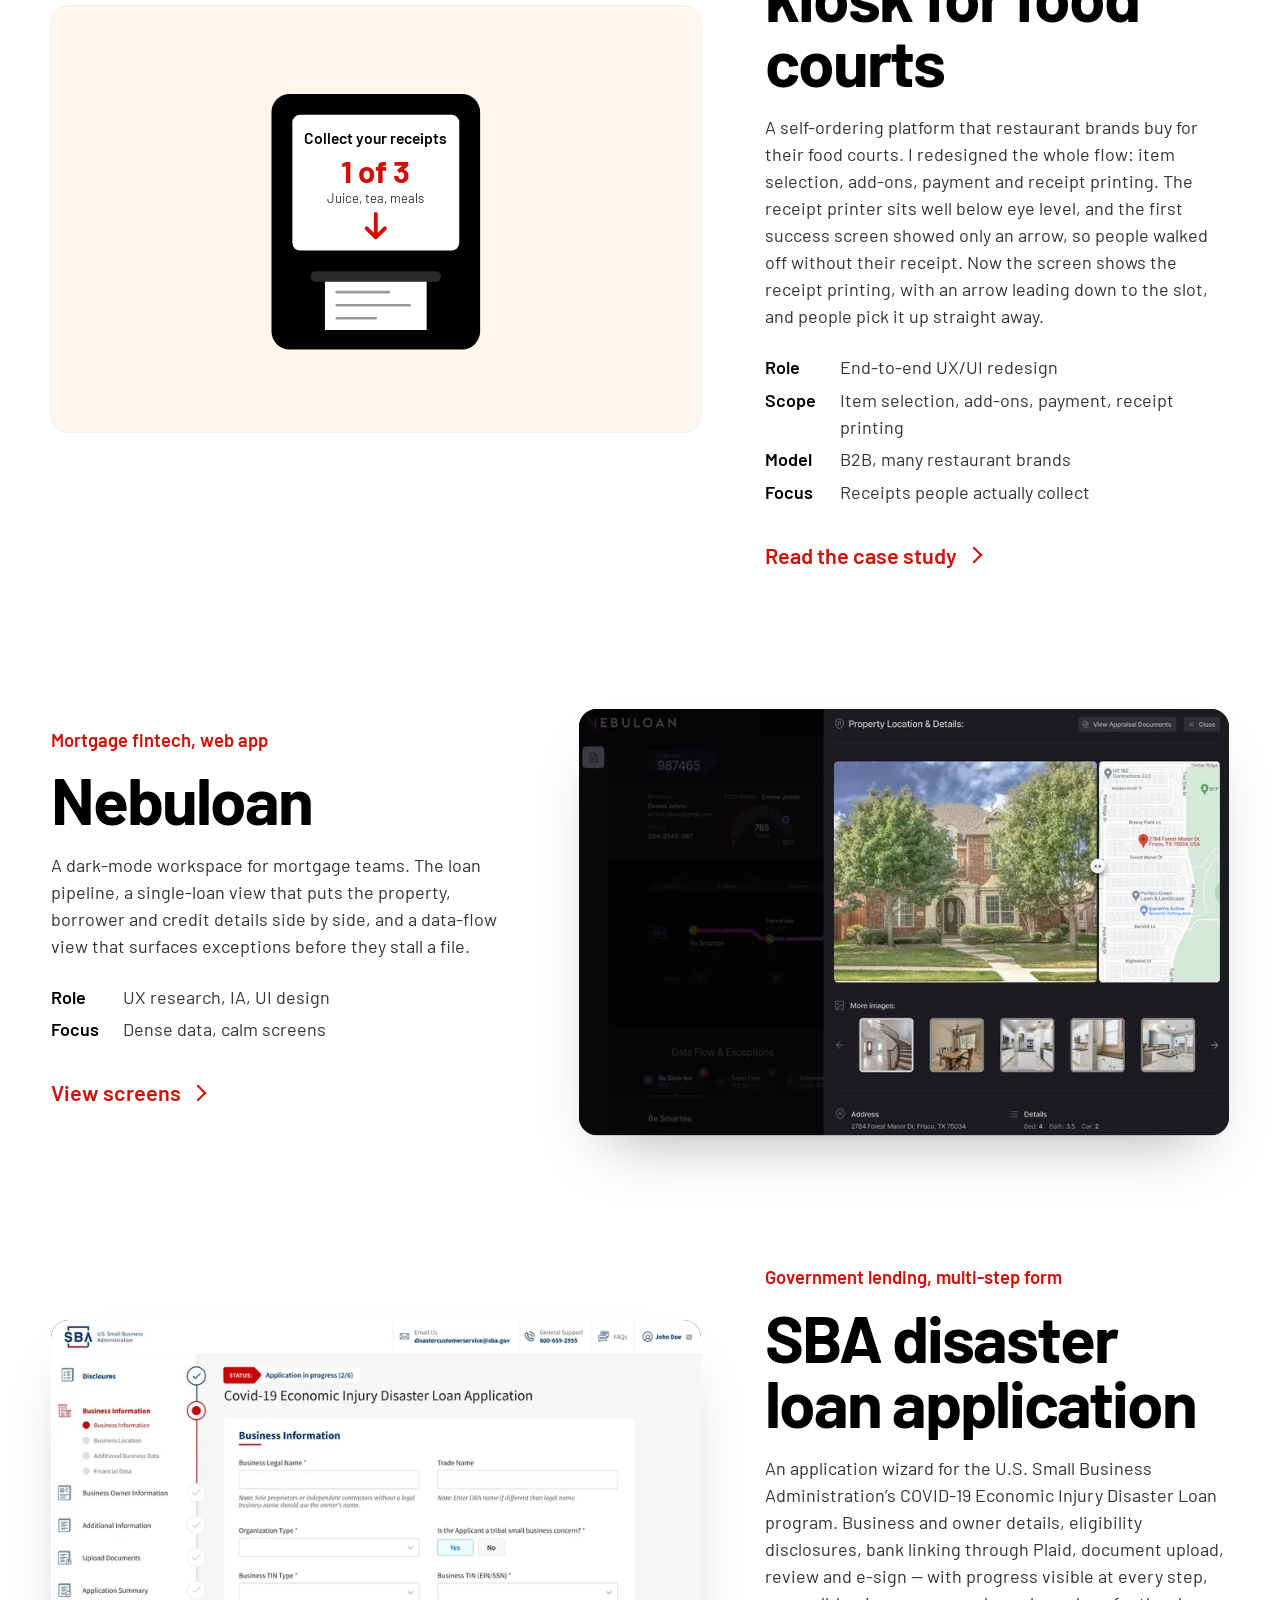
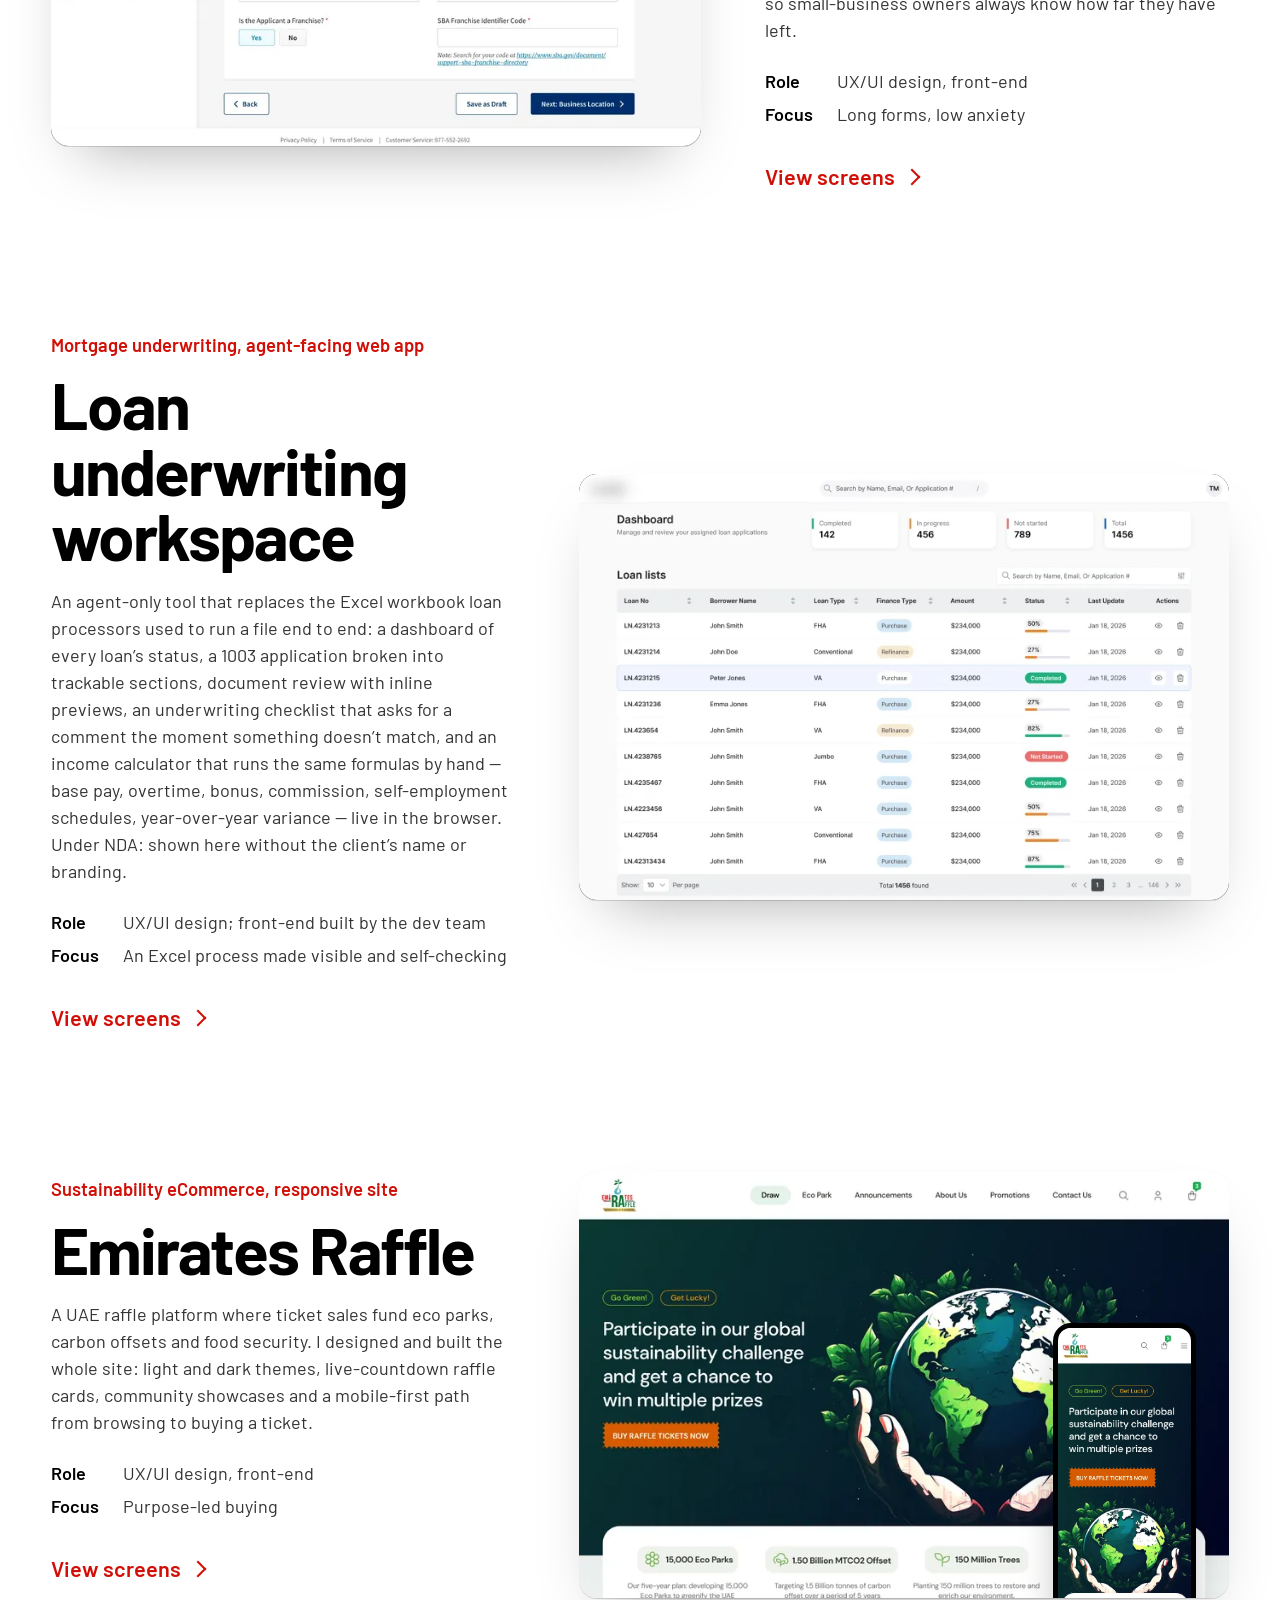
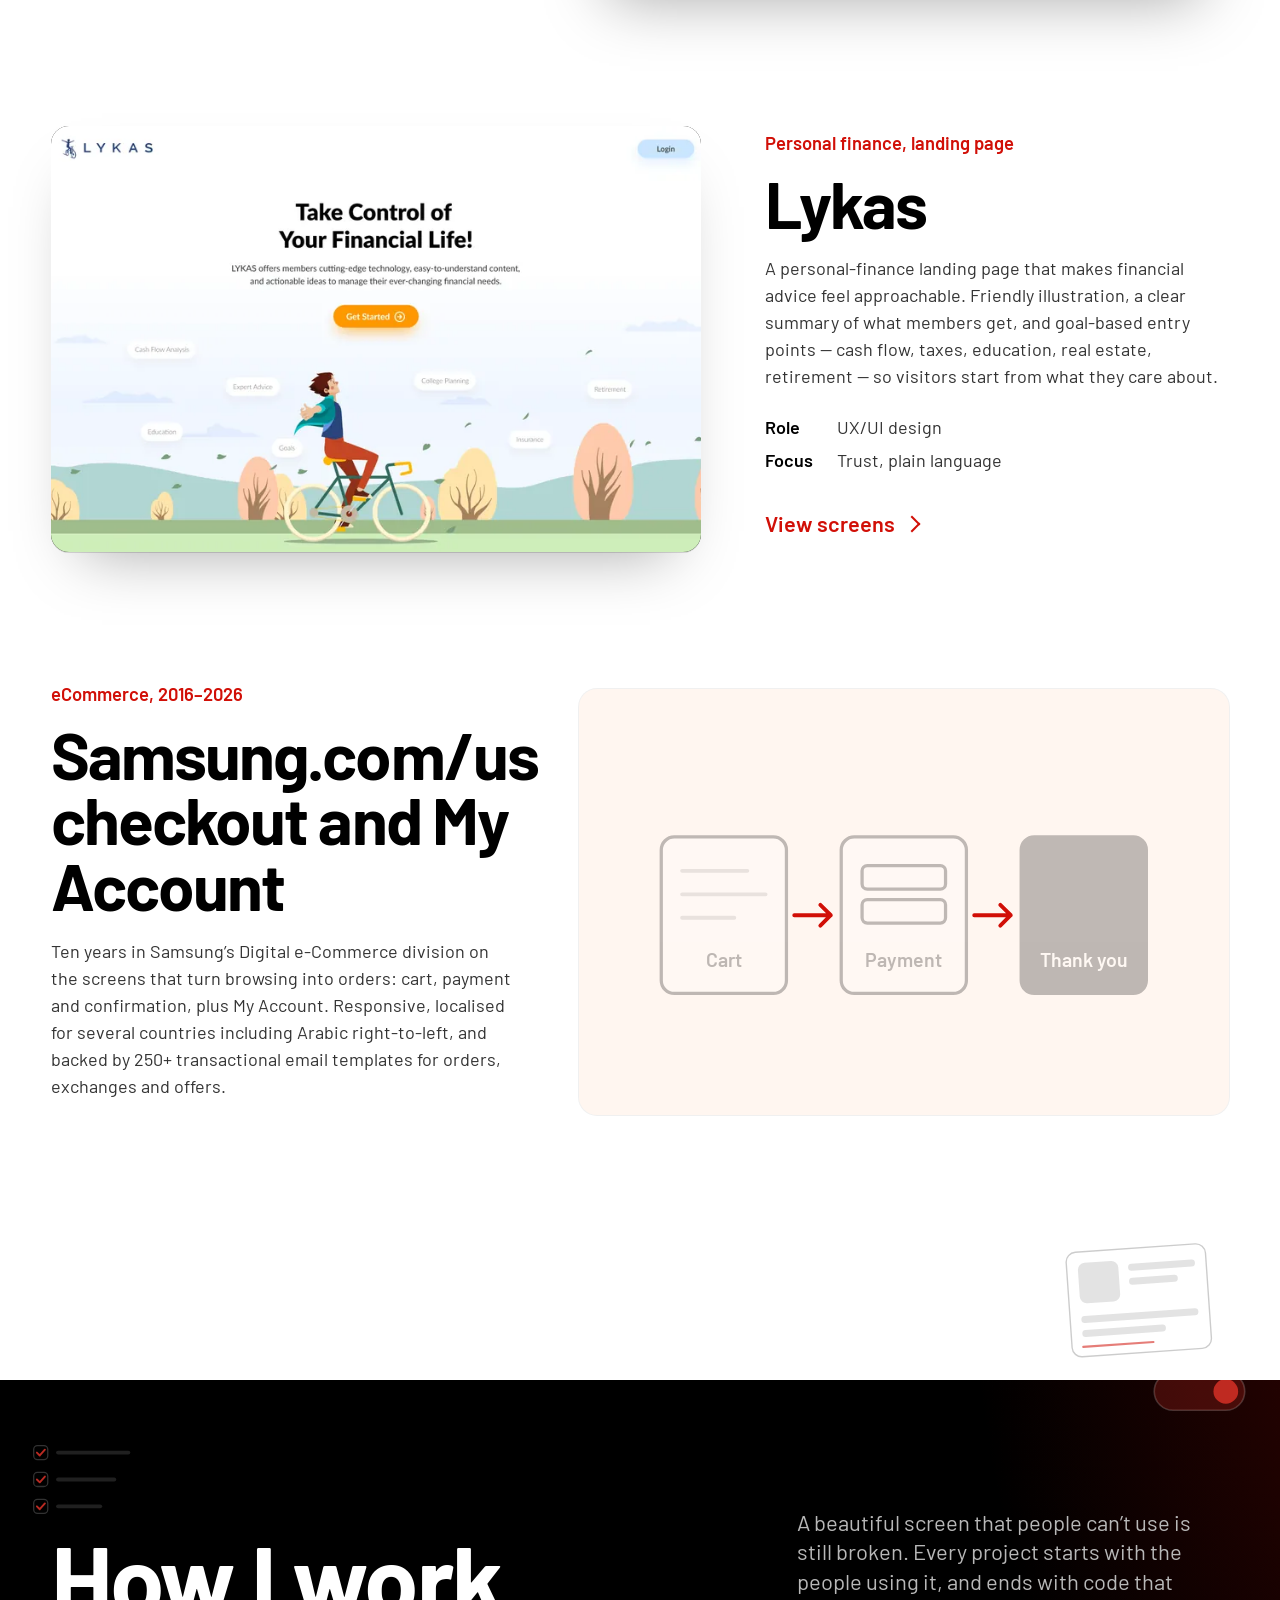
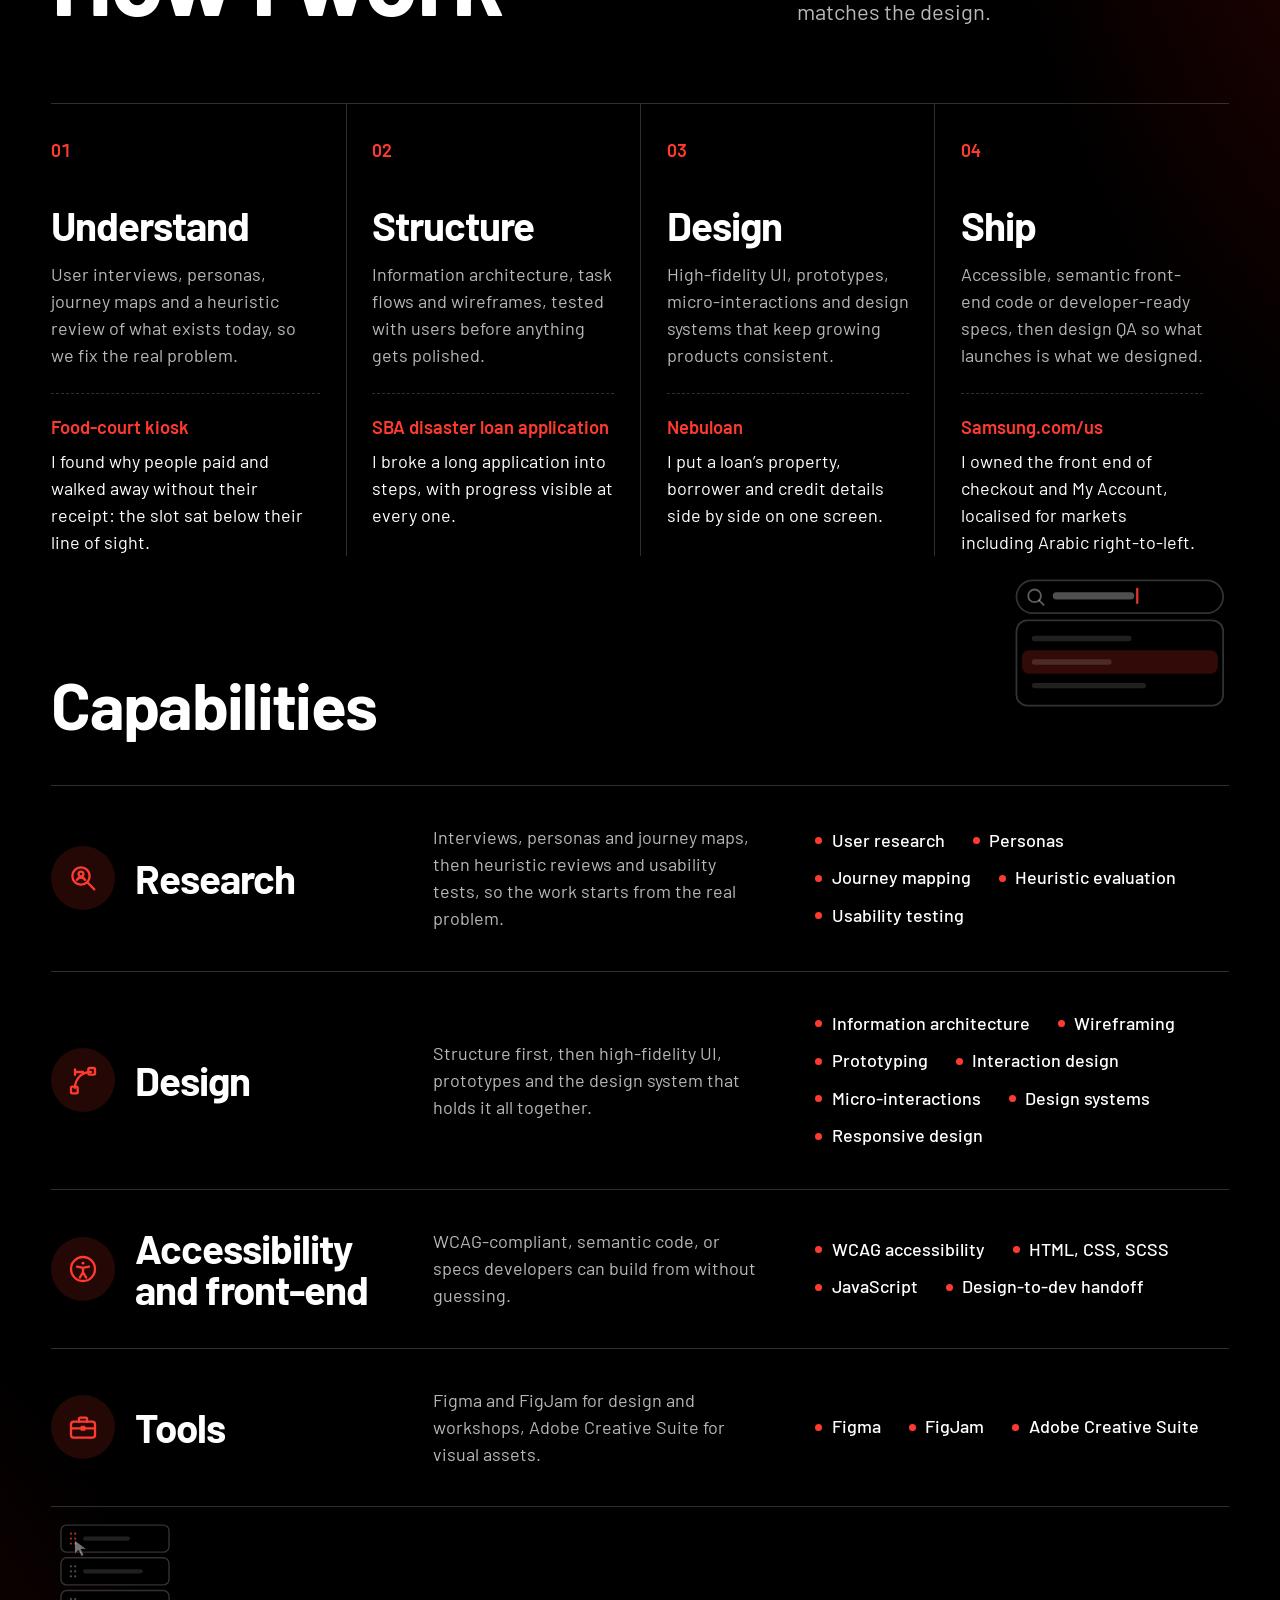
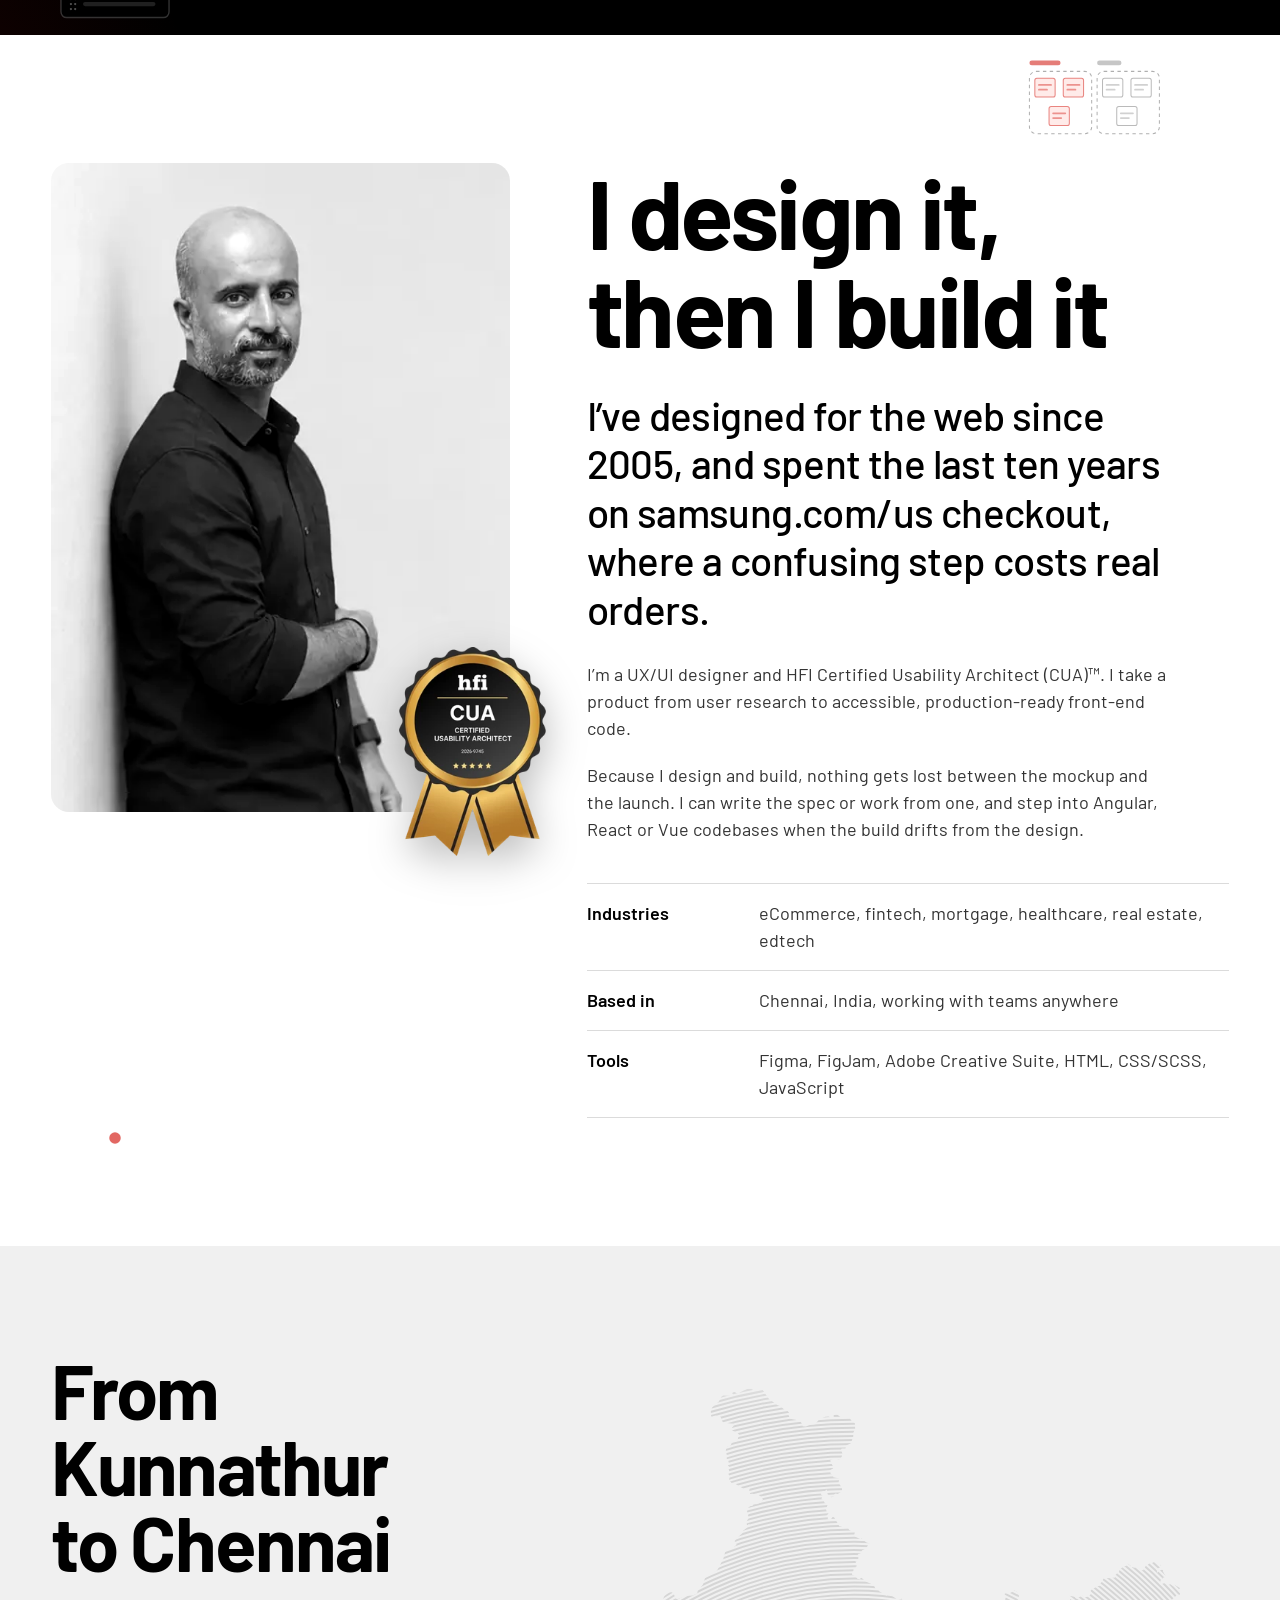
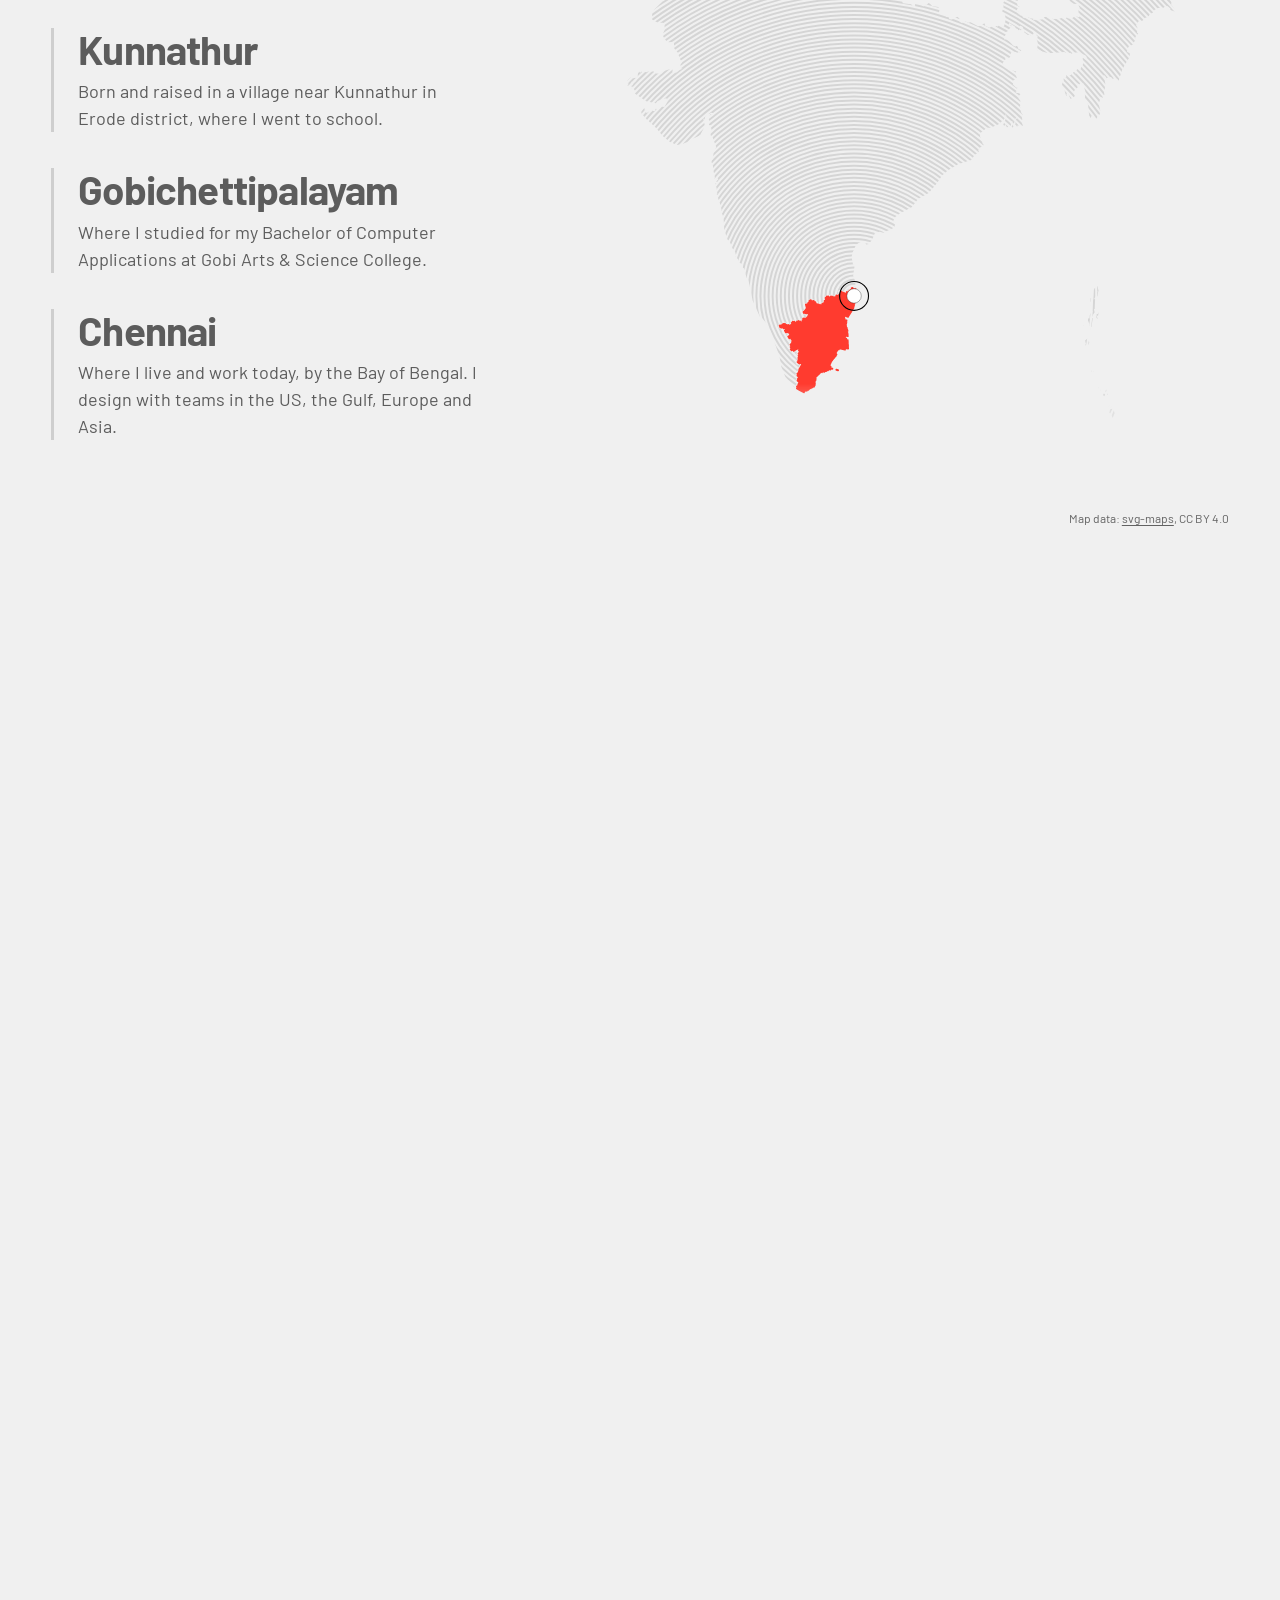
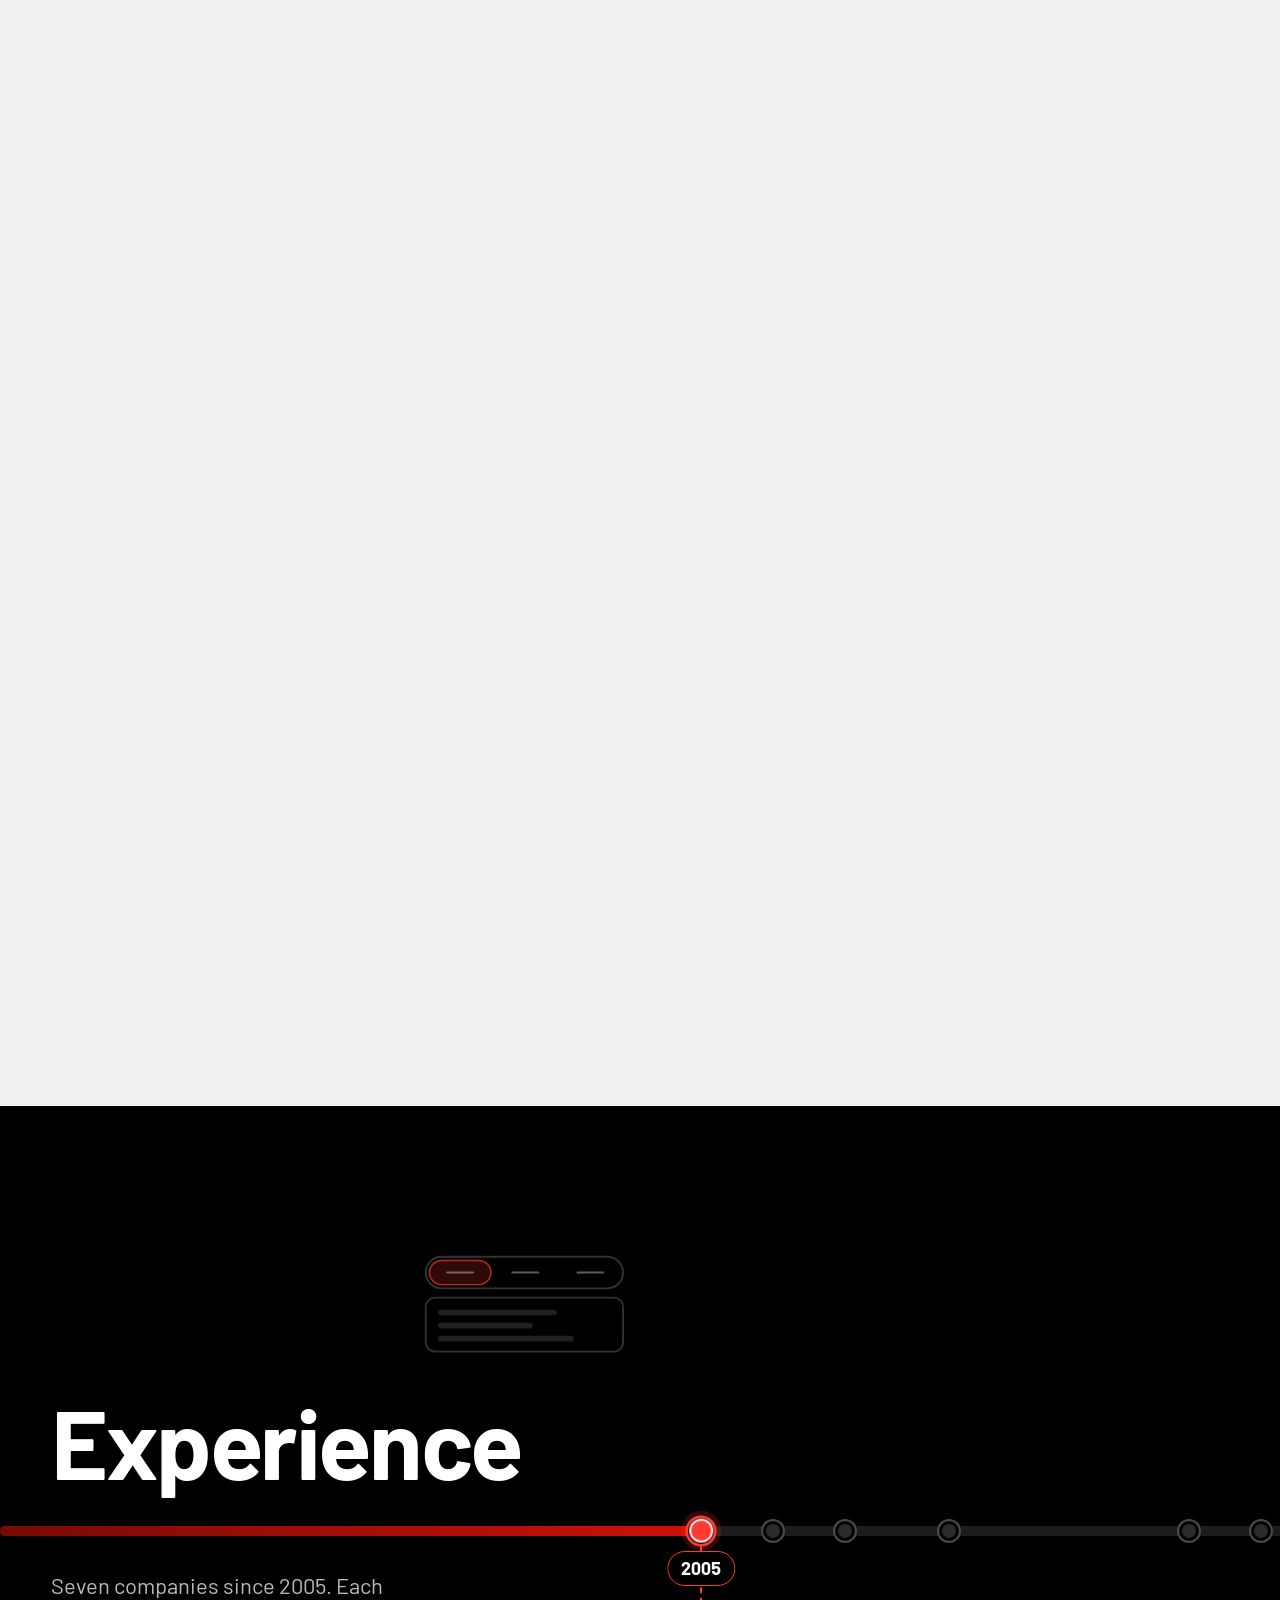
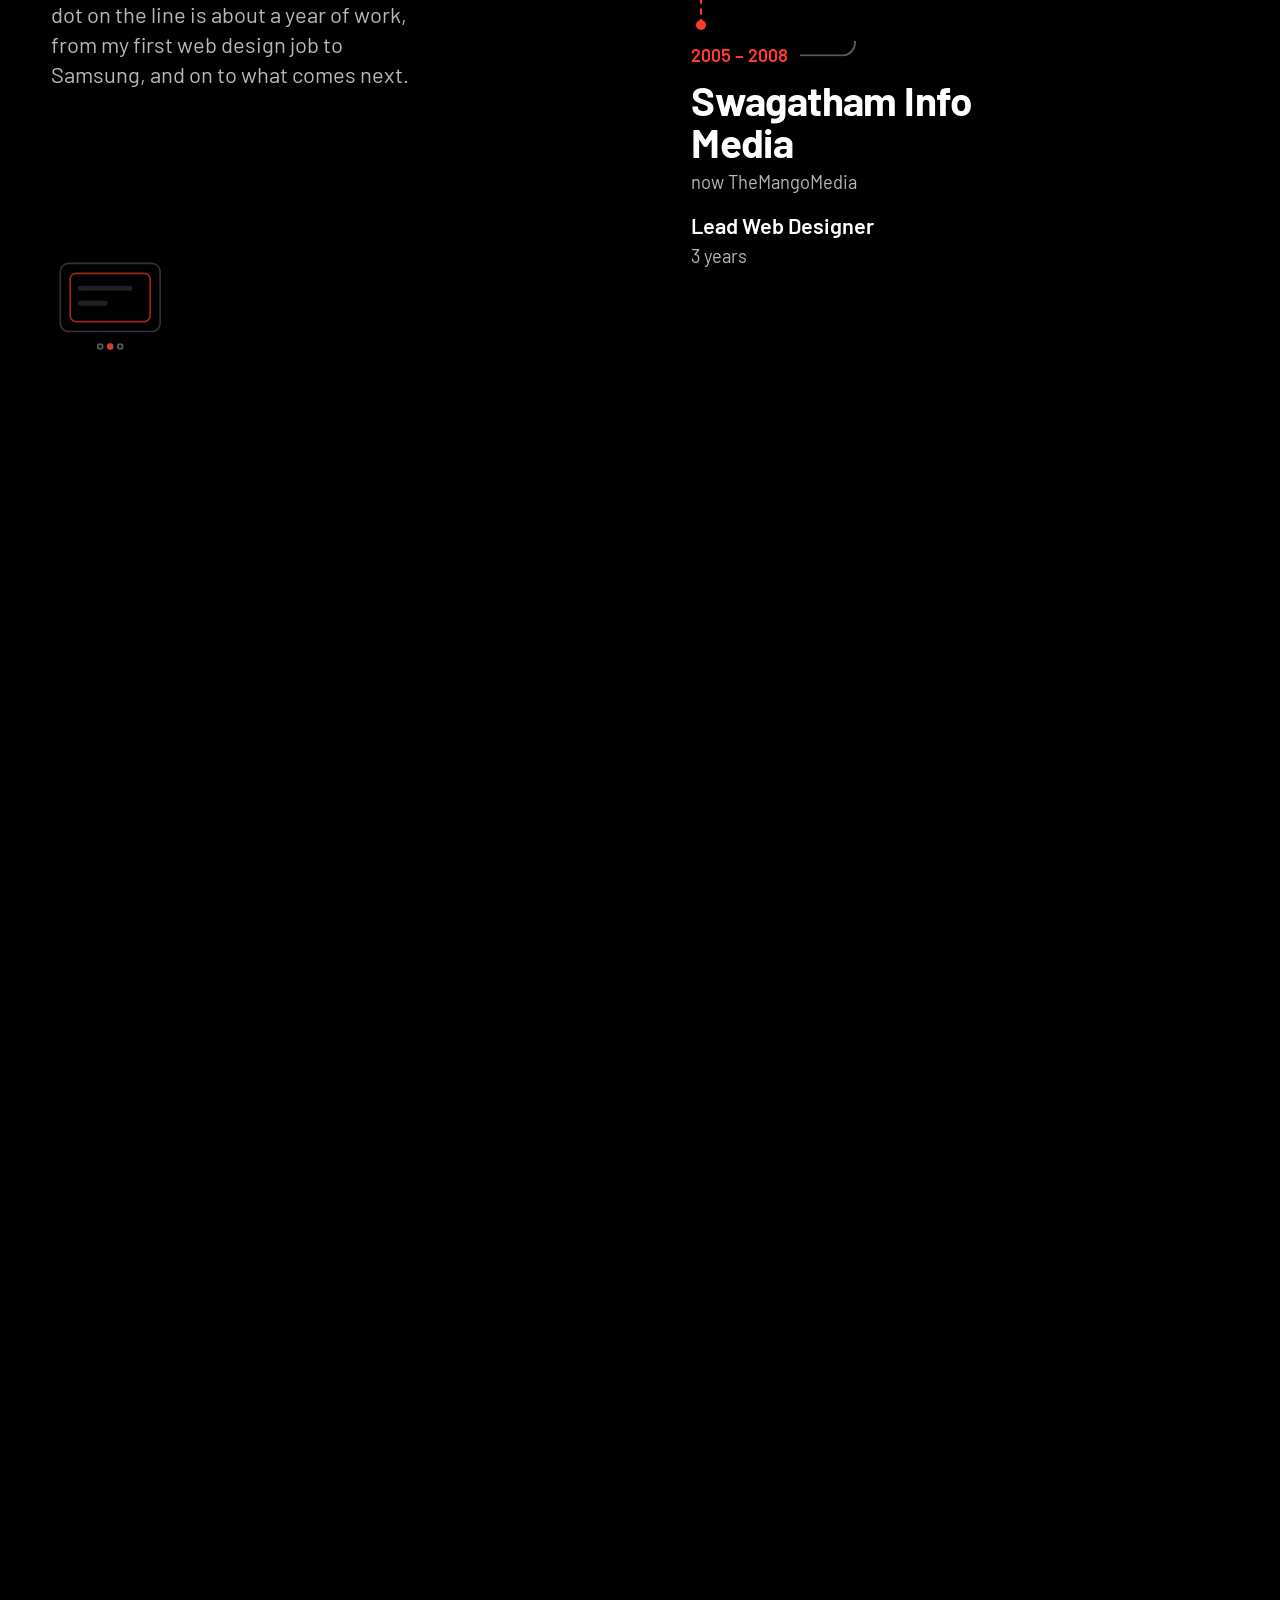
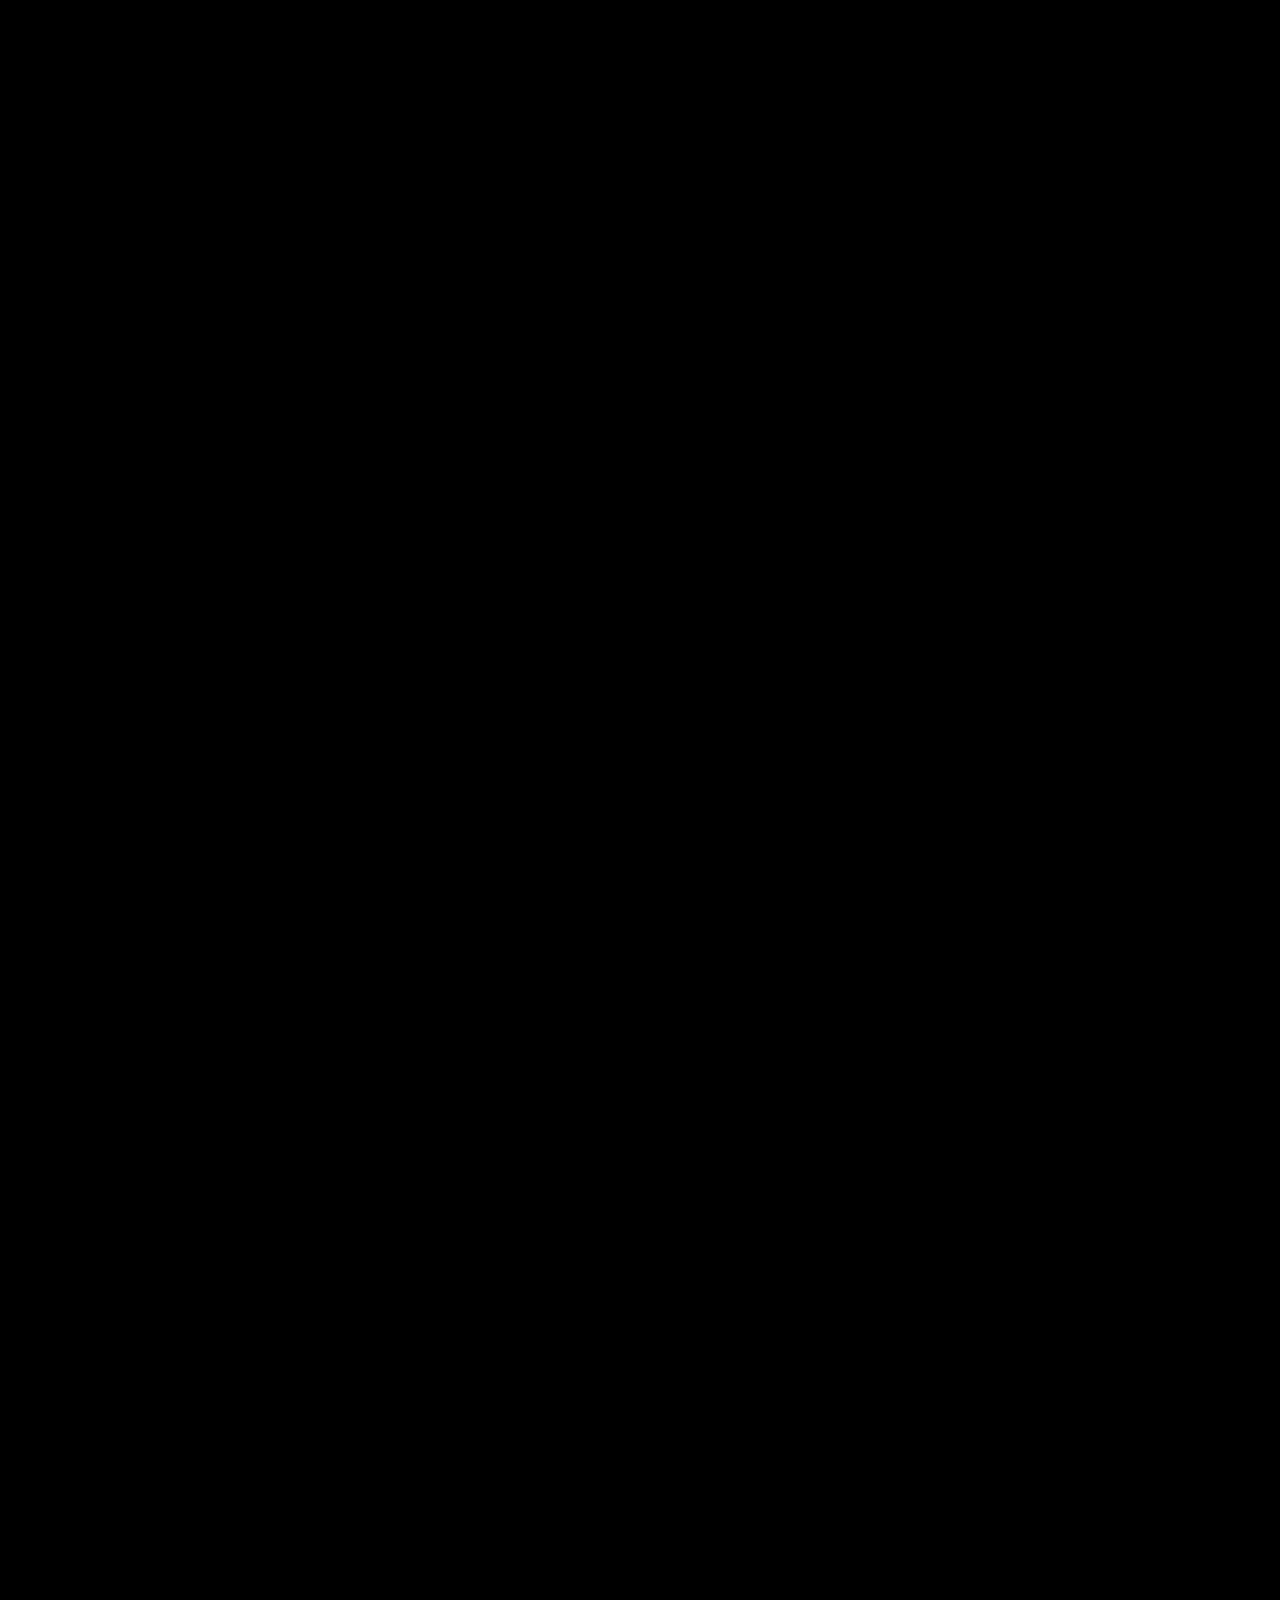
==== commit f52366a1: "new project added New project added." ====
--- a/index.html
+++ b/index.html
@@ -35,7 +35,7 @@
 
 <link rel="preload" href="assets/fonts/barlow-700.woff2" as="font" type="font/woff2" crossorigin>
 <link rel="preload" href="assets/fonts/barlow-400.woff2" as="font" type="font/woff2" crossorigin>
-<link rel="stylesheet" href="assets/css/style.css?v=20261125g">
+<link rel="stylesheet" href="assets/css/style.css?v=20261128">
 <script>document.documentElement.classList.replace('no-js','js')</script>
 
 <script type="application/ld+json">
@@ -219,7 +219,7 @@
    "@id": "https://www.prabhunatarajan.com/#work",
    "name": "Selected work by Prabhu Natarajan",
    "itemListOrder": "https://schema.org/ItemListUnordered",
-   "numberOfItems": 6,
+   "numberOfItems": 7,
    "itemListElement": [
     {
      "@type": "ListItem",
@@ -254,6 +254,20 @@
      "position": 3,
      "item": {
       "@type": "CreativeWork",
+      "name": "Loan underwriting workspace",
+      "genre": "Mortgage underwriting, agent-facing web app",
+      "description": "An agent-only tool that replaces the Excel workbook loan processors used to run a file end to end: dashboard, 1003 application, document review, an underwriting checklist and an income calculator that runs the same formulas — base pay, overtime, bonus, commission, self-employment schedules, year-over-year variance — live in the browser. Under NDA, shown without the client’s name or branding.",
+      "creator": {
+       "@id": "https://www.prabhunatarajan.com/#person"
+      },
+      "url": "https://www.prabhunatarajan.com/#work"
+     }
+    },
+    {
+     "@type": "ListItem",
+     "position": 4,
+     "item": {
+      "@type": "CreativeWork",
       "name": "Emirates Raffle",
       "genre": "Sustainability eCommerce, responsive site",
       "description": "A UAE raffle platform where ticket sales fund eco parks, carbon offsets and food security. I designed and built the whole site: light and dark themes, live-countdown raffle cards, community showcases and a mobile-first path from browsing to buying a ticket.",
@@ -265,7 +279,7 @@
     },
     {
      "@type": "ListItem",
-     "position": 4,
+     "position": 5,
      "item": {
       "@type": "CreativeWork",
       "name": "Lykas",
@@ -279,7 +293,7 @@
     },
     {
      "@type": "ListItem",
-     "position": 5,
+     "position": 6,
      "item": {
       "@type": "CreativeWork",
       "name": "Samsung.com/us checkout and My Account",
@@ -293,7 +307,7 @@
     },
     {
      "@type": "ListItem",
-     "position": 6,
+     "position": 7,
      "item": {
       "@type": "CreativeWork",
       "name": "Self-ordering kiosk for food courts",
@@ -489,6 +503,19 @@
           <p>An application wizard for the U.S. Small Business Administration’s COVID-19 Economic Injury Disaster Loan program. Business and owner details, eligibility disclosures, bank linking through Plaid, document upload, review and e-sign — with progress visible at every step, so small-business owners always know how far they have left.</p>
           <dl class="project__facts"><div><dt>Role</dt><dd>UX/UI design, front-end</dd></div><div><dt>Focus</dt><dd>Long forms, low anxiety</dd></div></dl>
           <button class="link-btn" type="button" data-gallery="sba">View screens</button>
+        </div>
+      </article>
+
+      <article class="project project--flip" aria-labelledby="p-uw">
+        <button class="project__media" type="button" data-gallery="uw" data-cursor="View" aria-label="View loan underwriting workspace screens">
+          <img src="assets/img/uw-dashboard-2000.webp" srcset="assets/img/uw-dashboard-800.webp 800w, assets/img/uw-dashboard-2000.webp 2000w" sizes="(min-width: 960px) 58vw, 100vw" width="2000" height="1422" alt="Loan dashboard: completed, in-progress, not-started and total counts above a searchable loan list" loading="lazy" decoding="async">
+        </button>
+        <div class="project__body">
+          <p class="project__meta">Mortgage underwriting, agent-facing web app</p>
+          <h3 id="p-uw" class="project__title">Loan underwriting workspace</h3>
+          <p>An agent-only tool that replaces the Excel workbook loan processors used to run a file end to end: a dashboard of every loan’s status, a 1003 application broken into trackable sections, document review with inline previews, an underwriting checklist that asks for a comment the moment something doesn’t match, and an income calculator that runs the same formulas by hand — base pay, overtime, bonus, commission, self-employment schedules, year-over-year variance — live in the browser. Under NDA: shown here without the client’s name or branding.</p>
+          <dl class="project__facts"><div><dt>Role</dt><dd>UX/UI design; front-end built by the dev team</dd></div><div><dt>Focus</dt><dd>An Excel process made visible and self-checking</dd></div></dl>
+          <button class="link-btn" type="button" data-gallery="uw">View screens</button>
         </div>
       </article>
 
--- a/assets/css/style.css
+++ b/assets/css/style.css
@@ -279,10 +279,10 @@
   .js .flow.is-playing .flow__step{animation:flowstep 4.8s infinite}
   .js .flow.is-playing .flow__step:nth-of-type(2){animation-delay:.8s}
   .js .flow.is-playing .flow__step:nth-of-type(3){animation-delay:1.6s}
-  .js .flow.is-playing .flow__tick{animation:tick 4.8s 1.6s infinite}
+  .js .flow.is-playing .flow__tick{animation:flow-tick 4.8s 1.6s infinite}
 }
 @keyframes flowstep{0%{opacity:.25}10%,80%{opacity:1}95%,100%{opacity:.25}}
-@keyframes tick{0%{stroke-dashoffset:60}12%,80%{stroke-dashoffset:0}95%,100%{stroke-dashoffset:60}}
+@keyframes flow-tick{0%{stroke-dashoffset:60}12%,80%{stroke-dashoffset:0}95%,100%{stroke-dashoffset:60}}
 
 /* Kiosk illustration */
 .kiosk{font-family:var(--font)}
